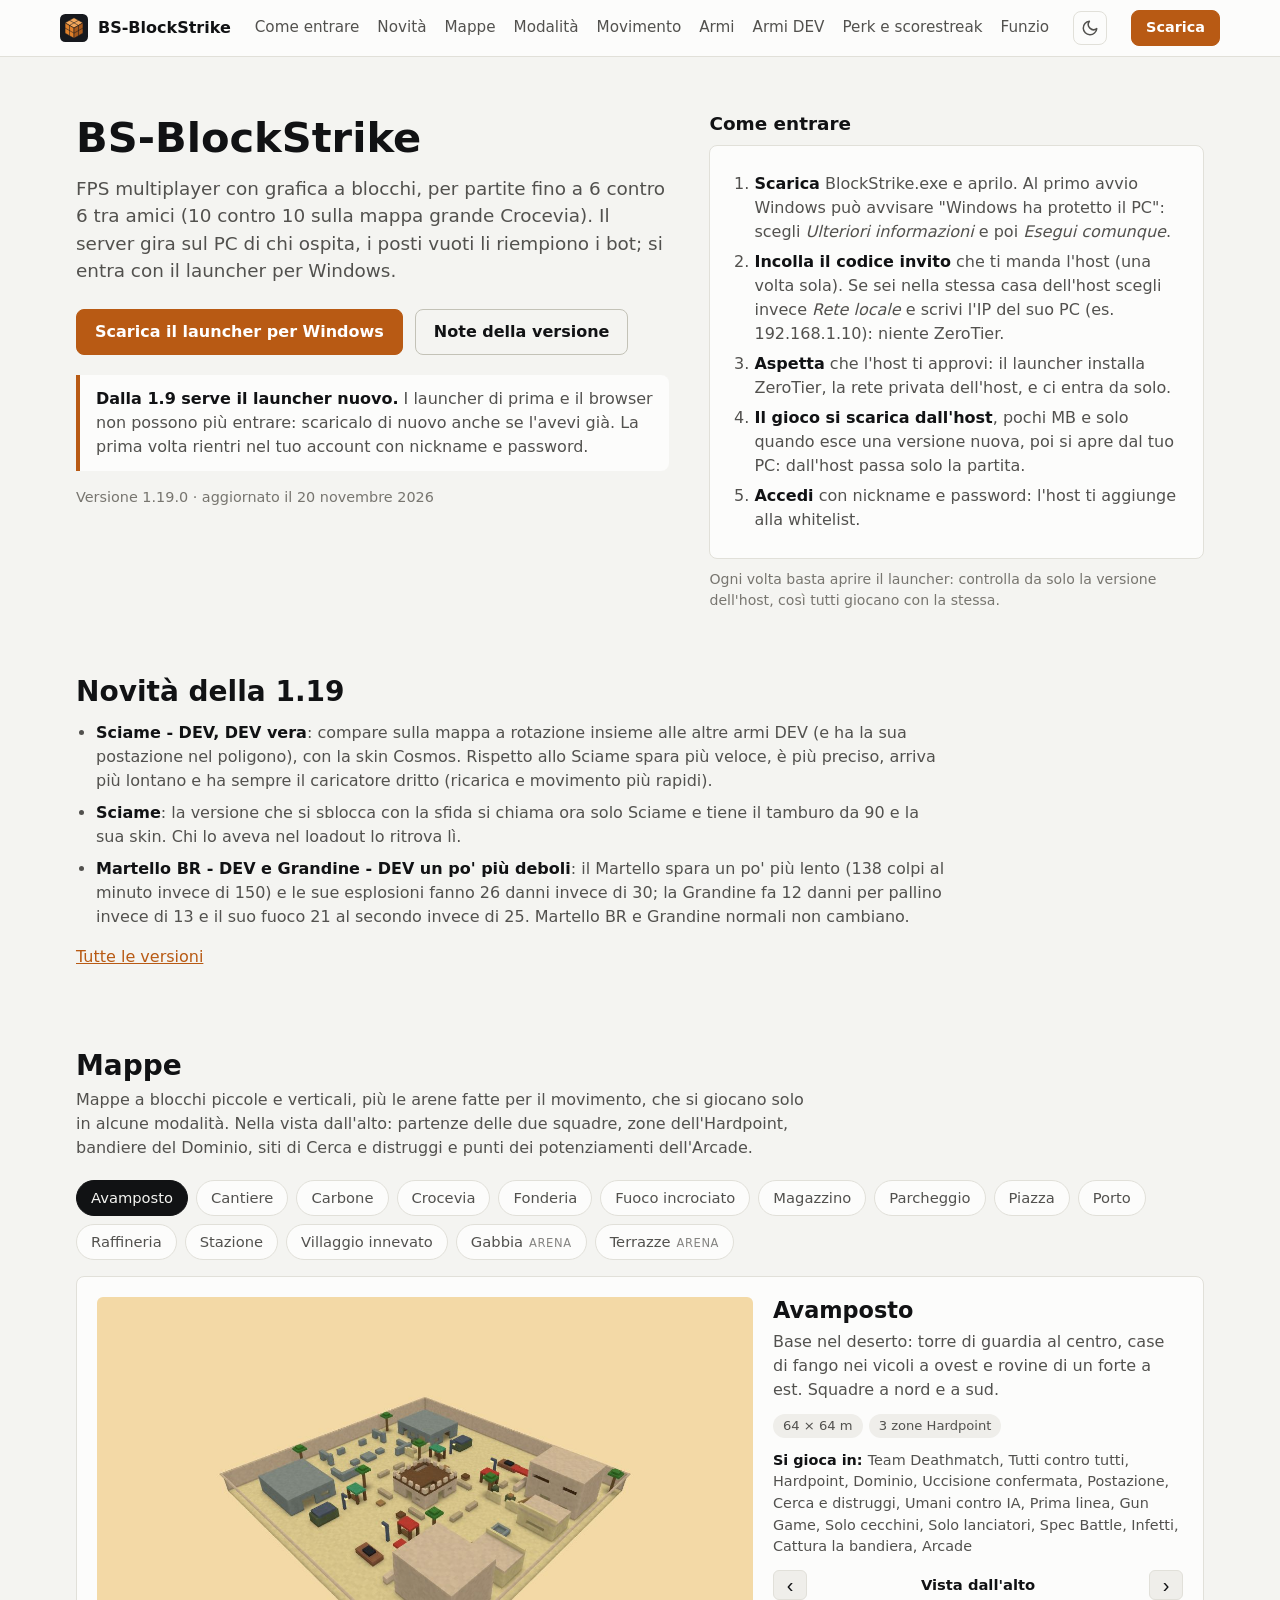
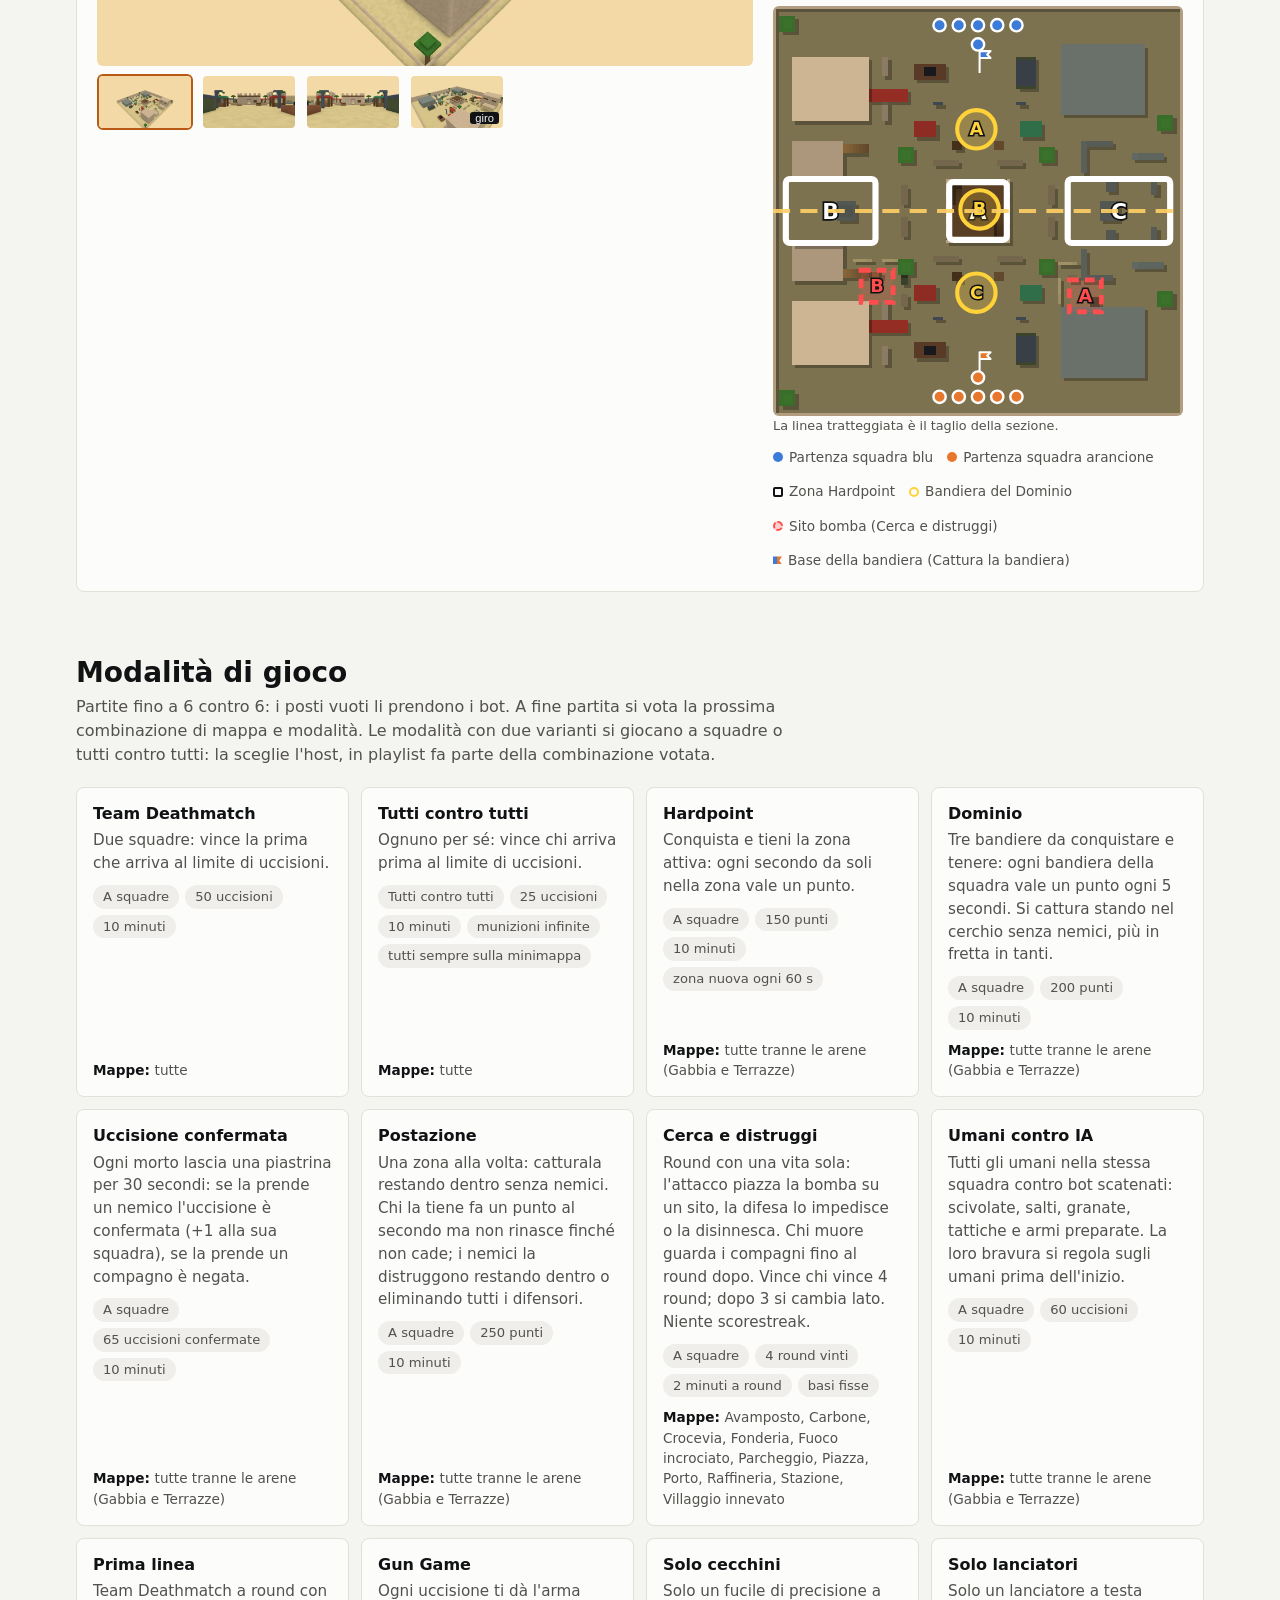
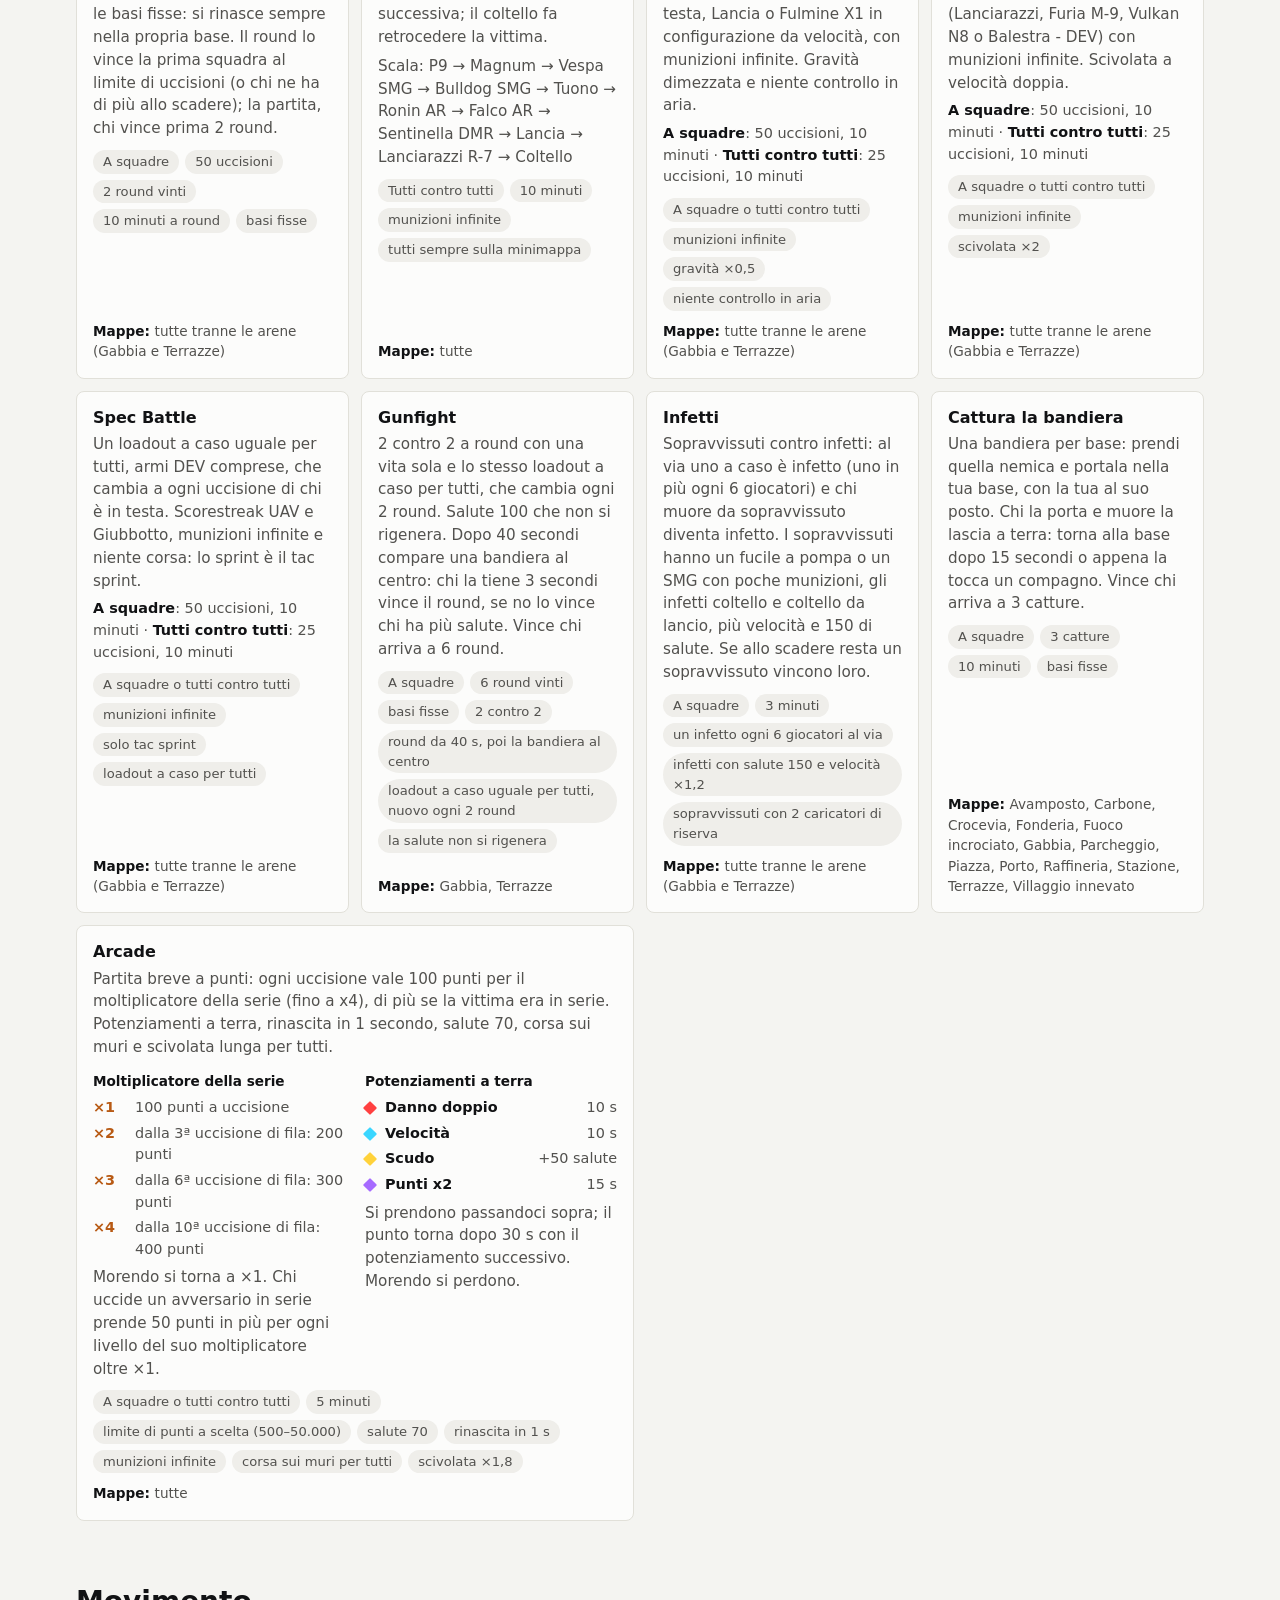
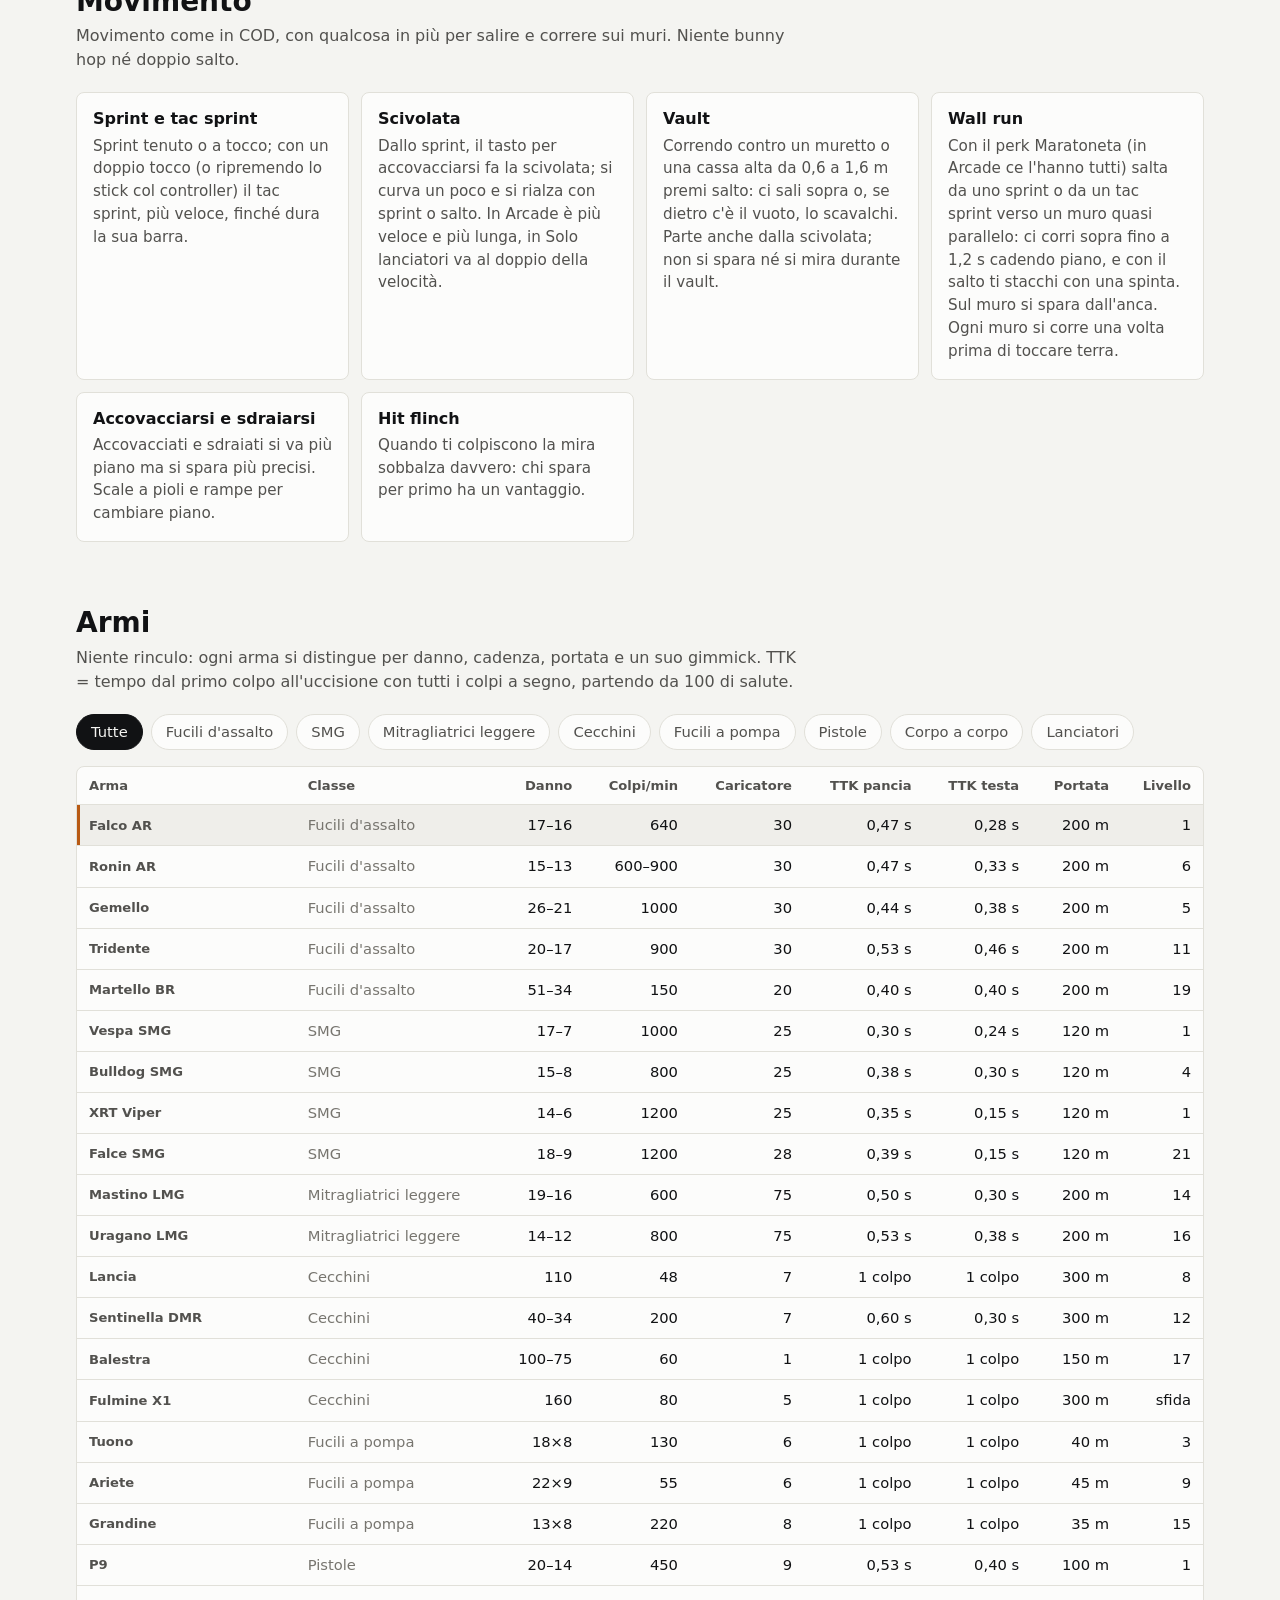
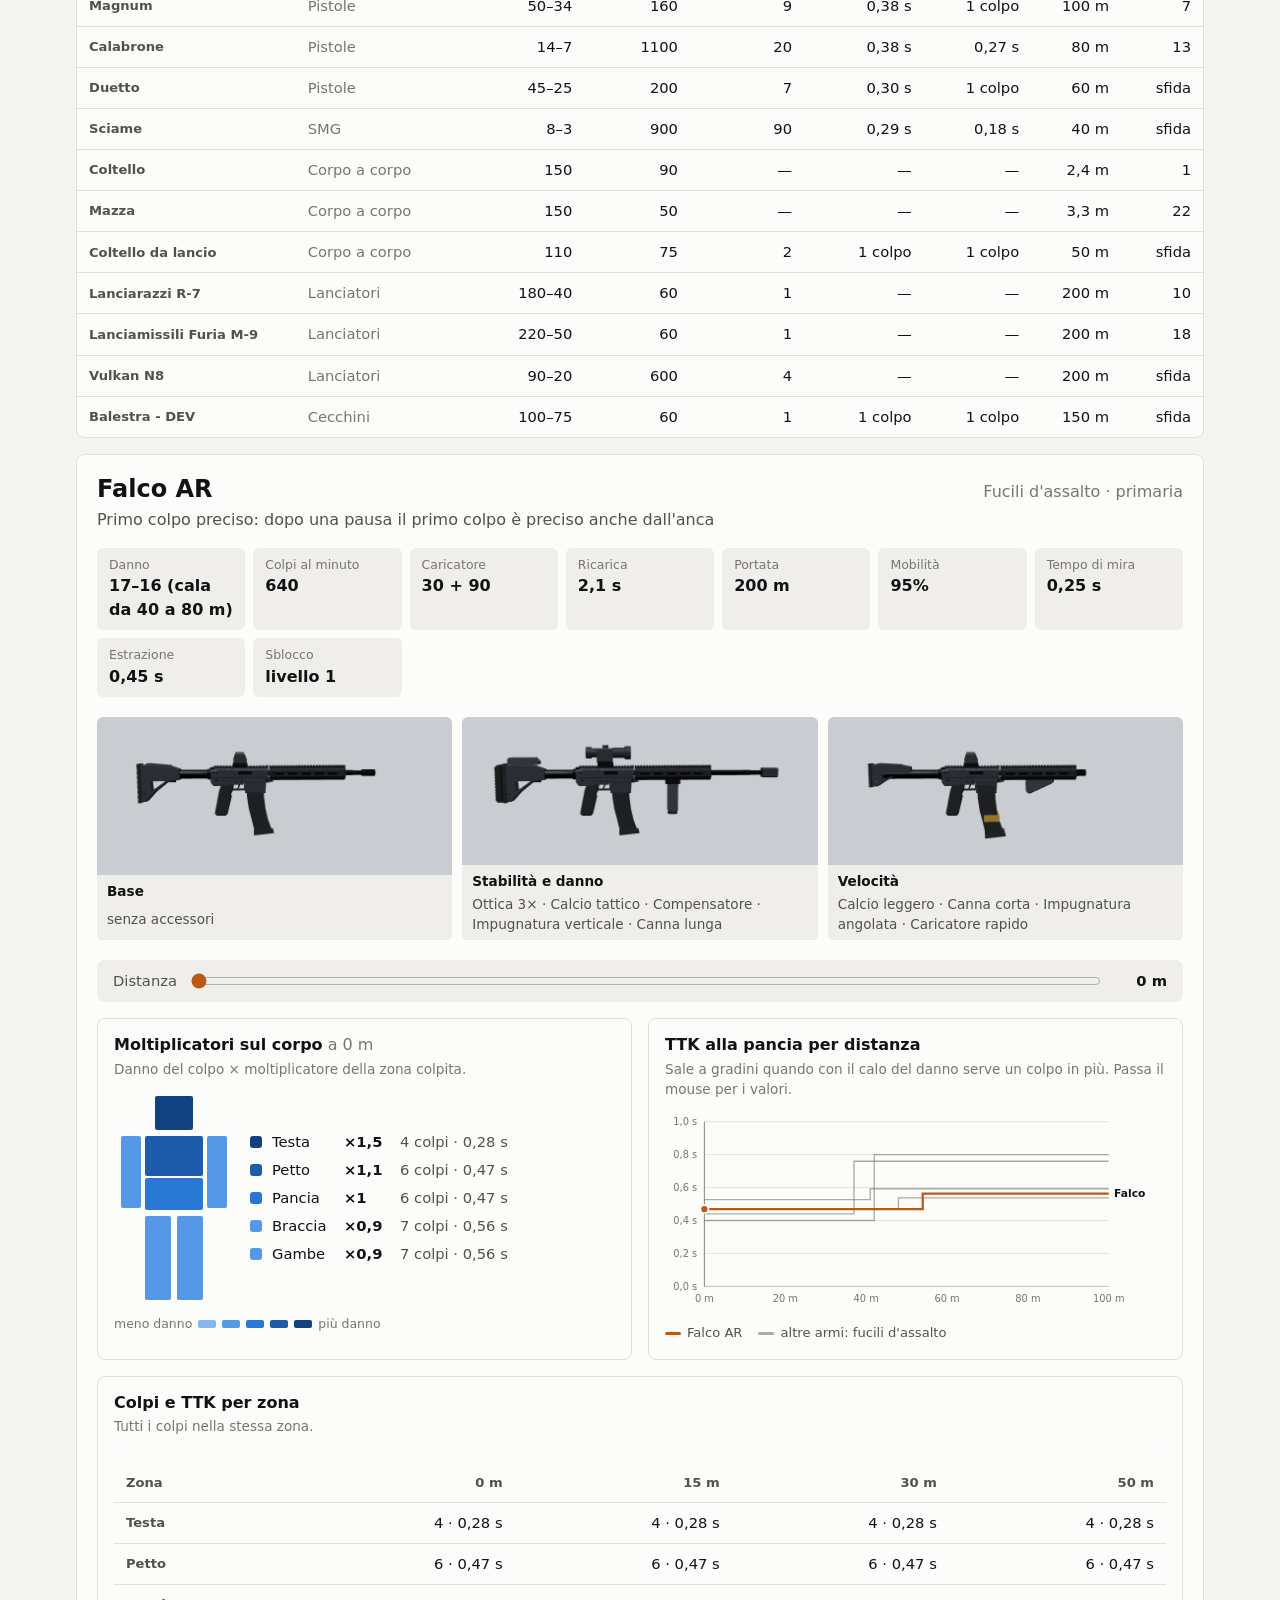
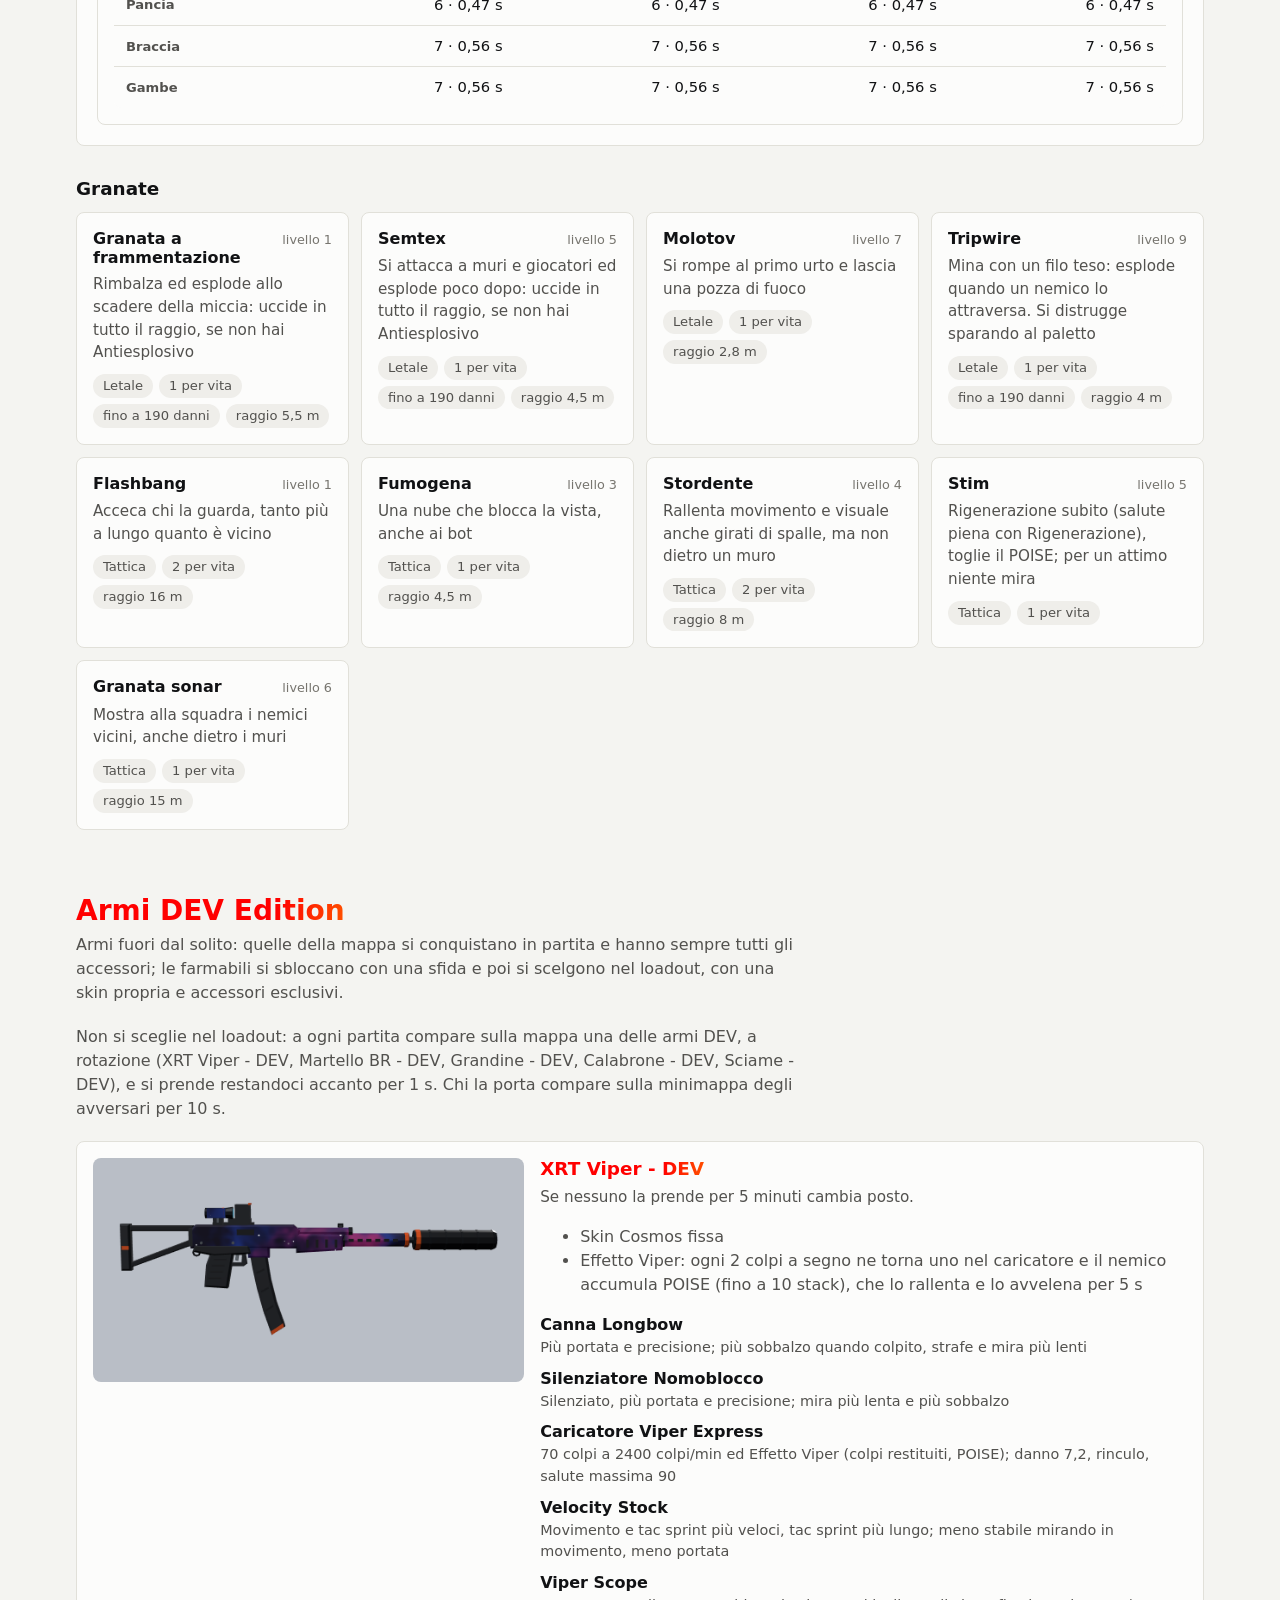
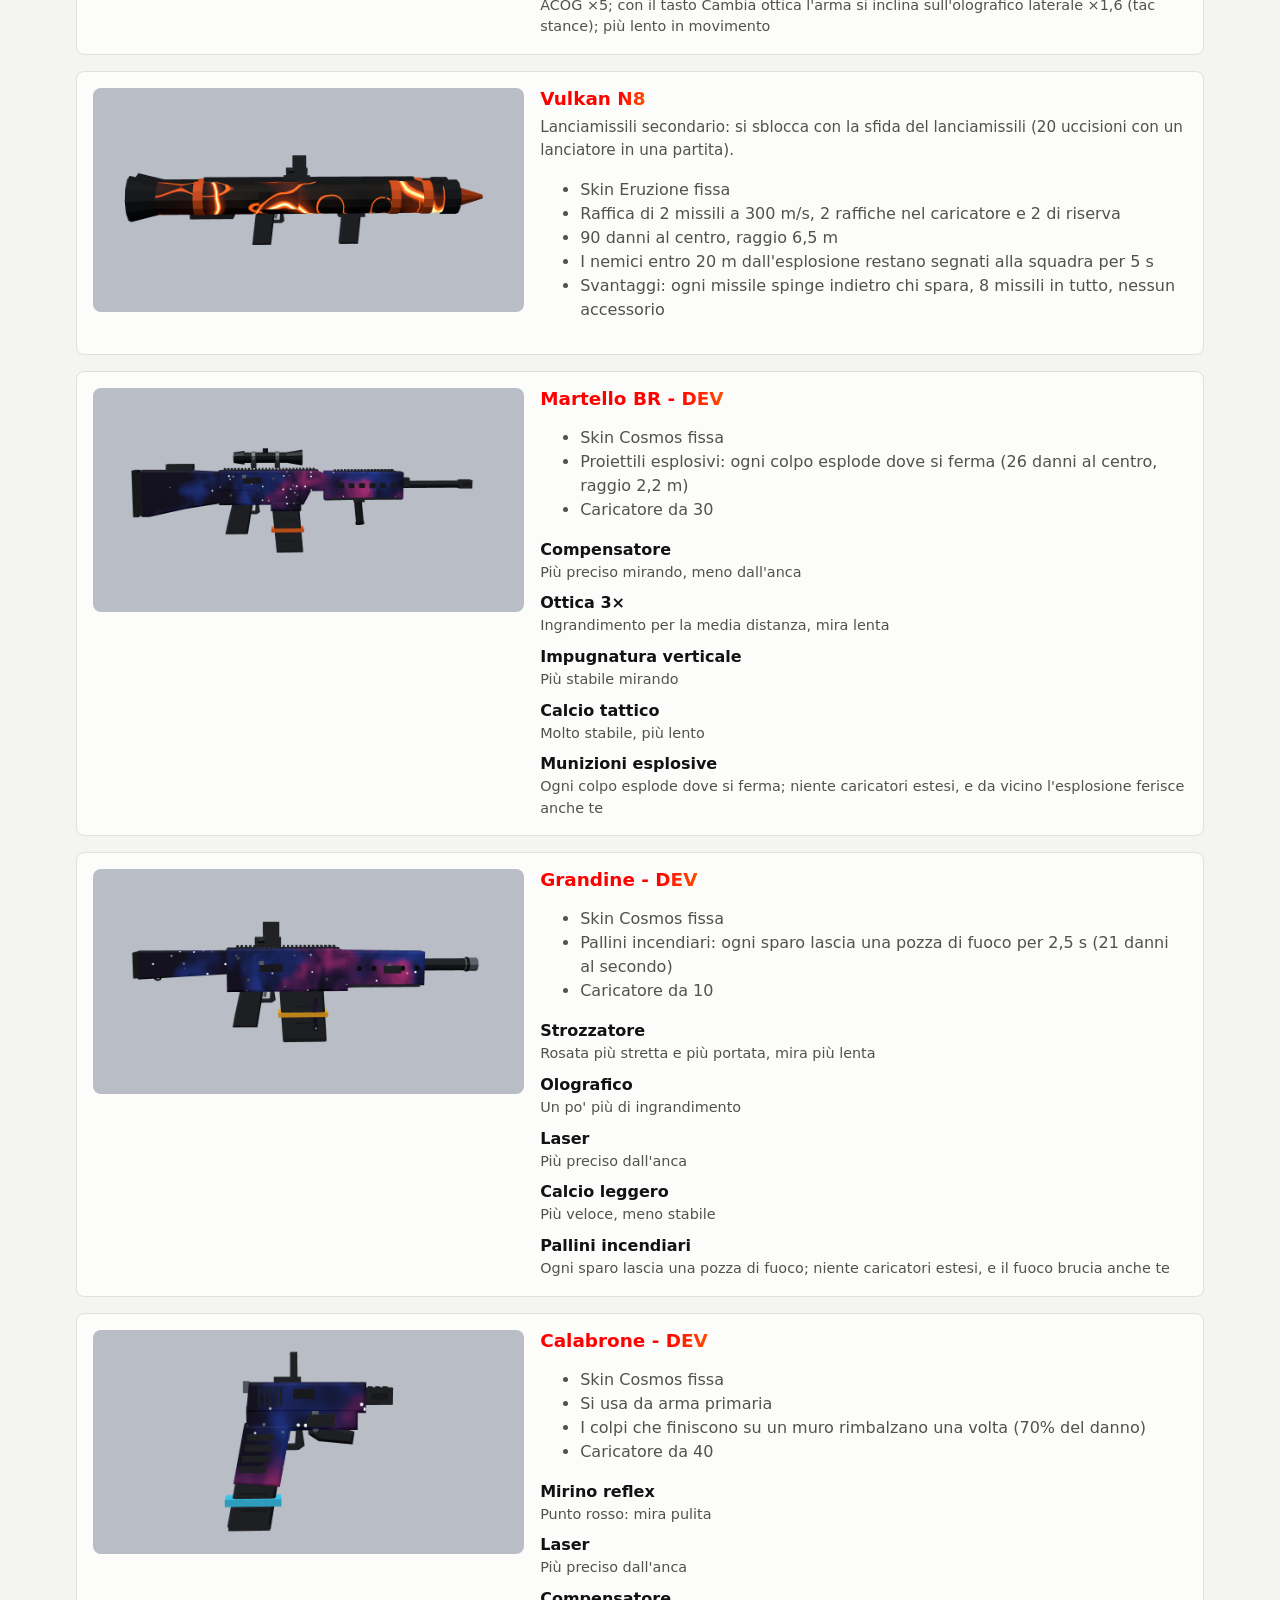
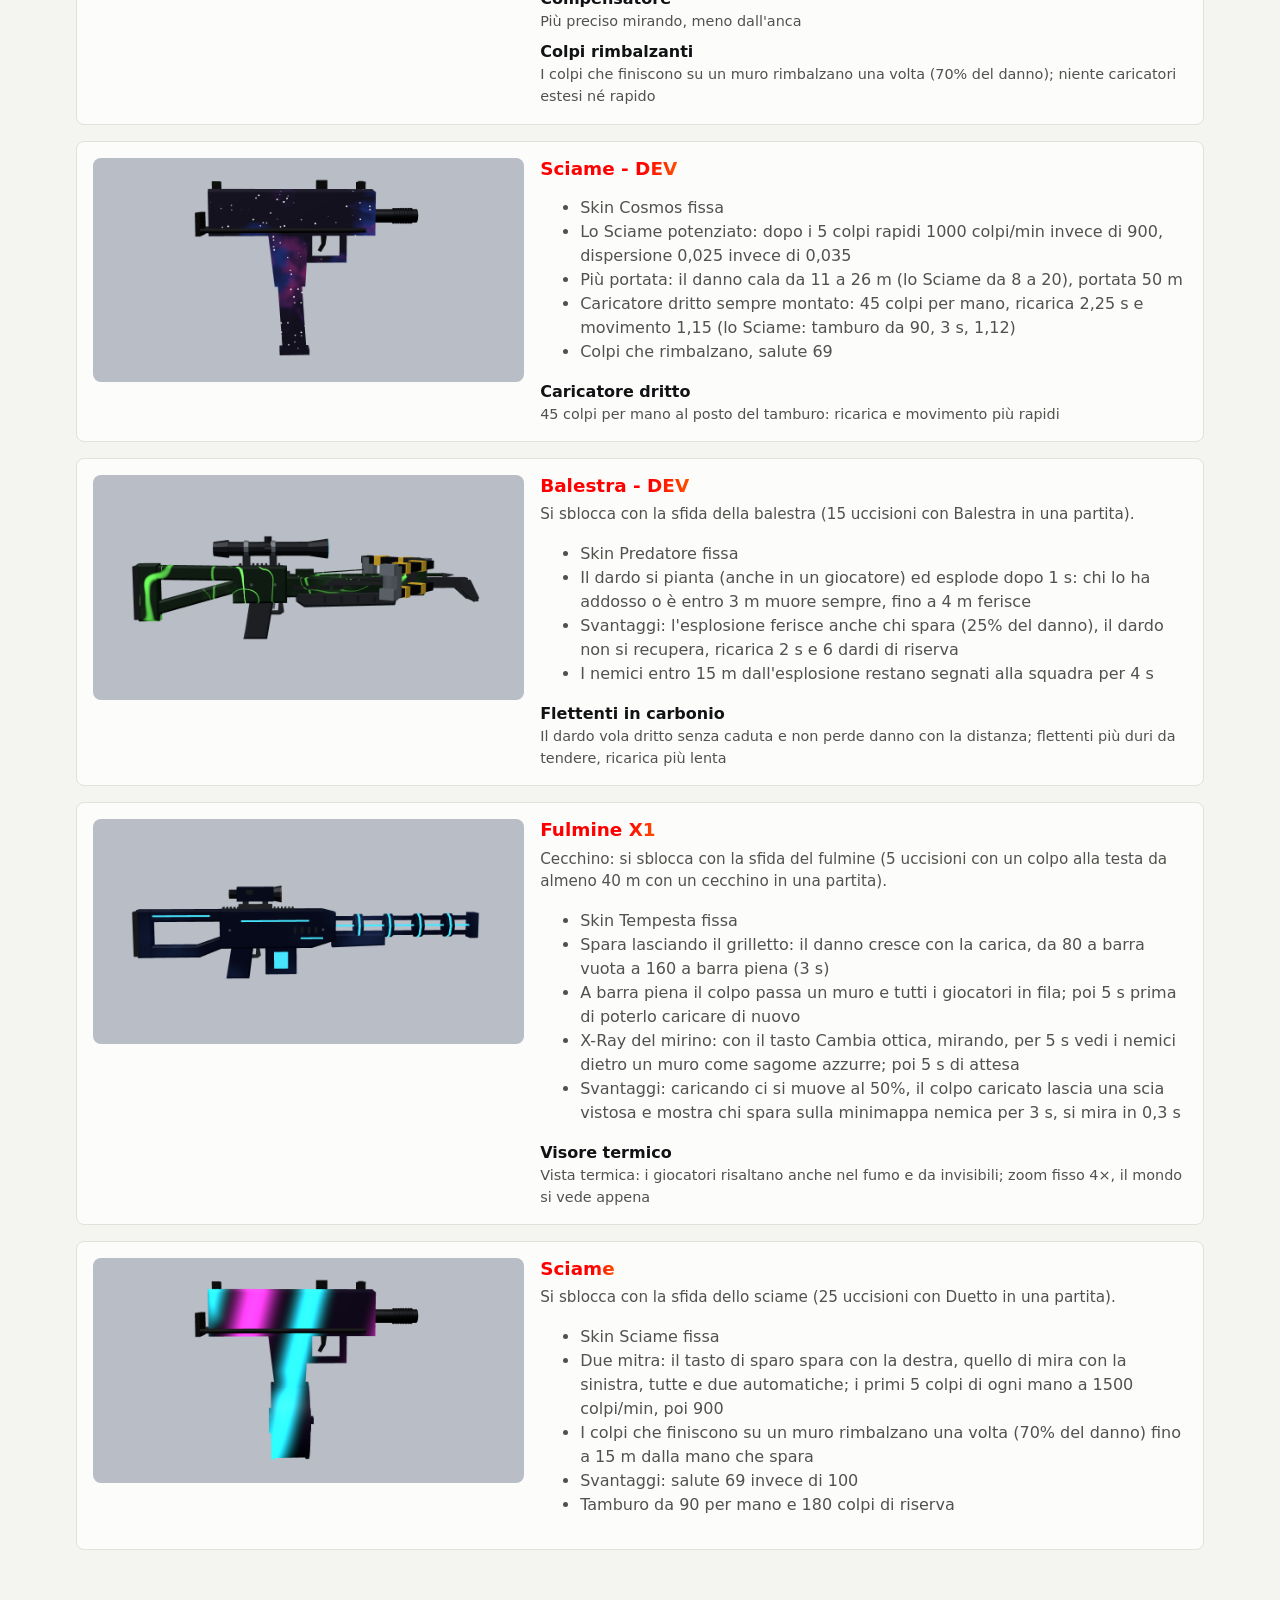
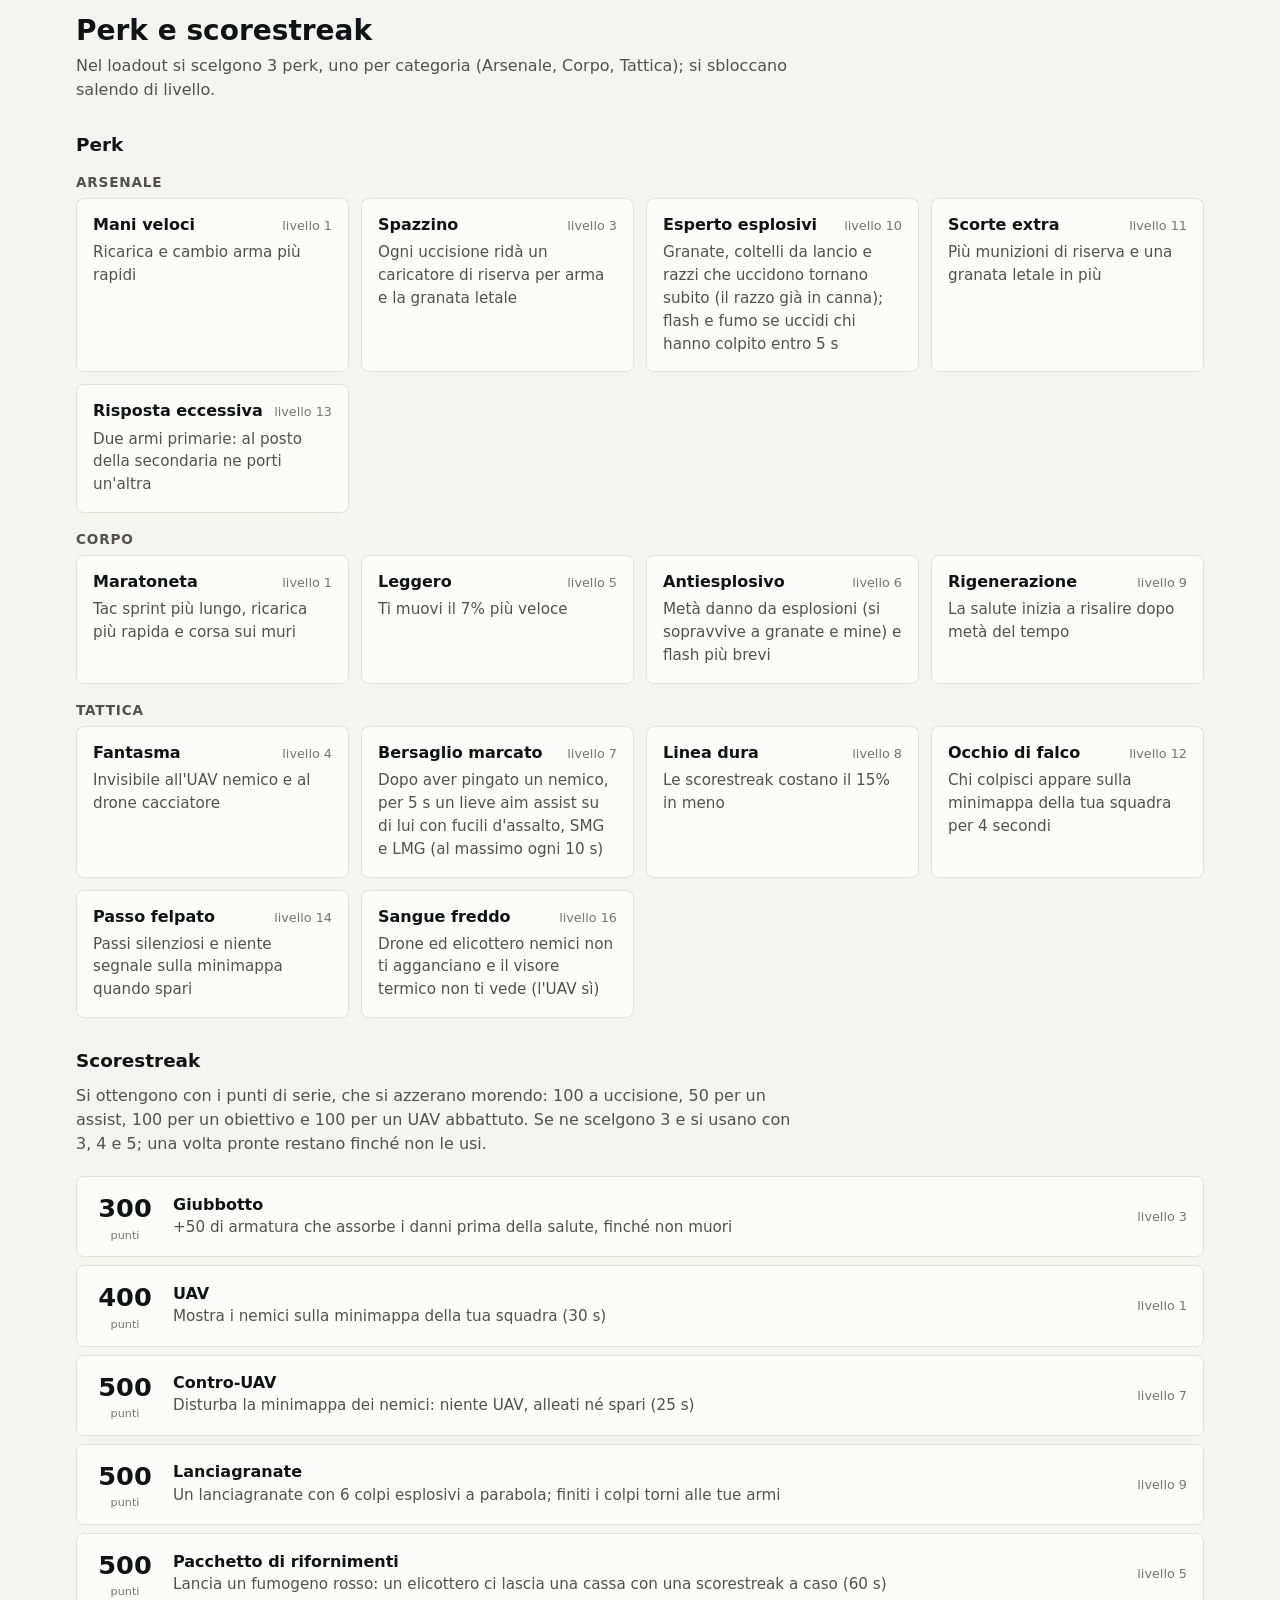
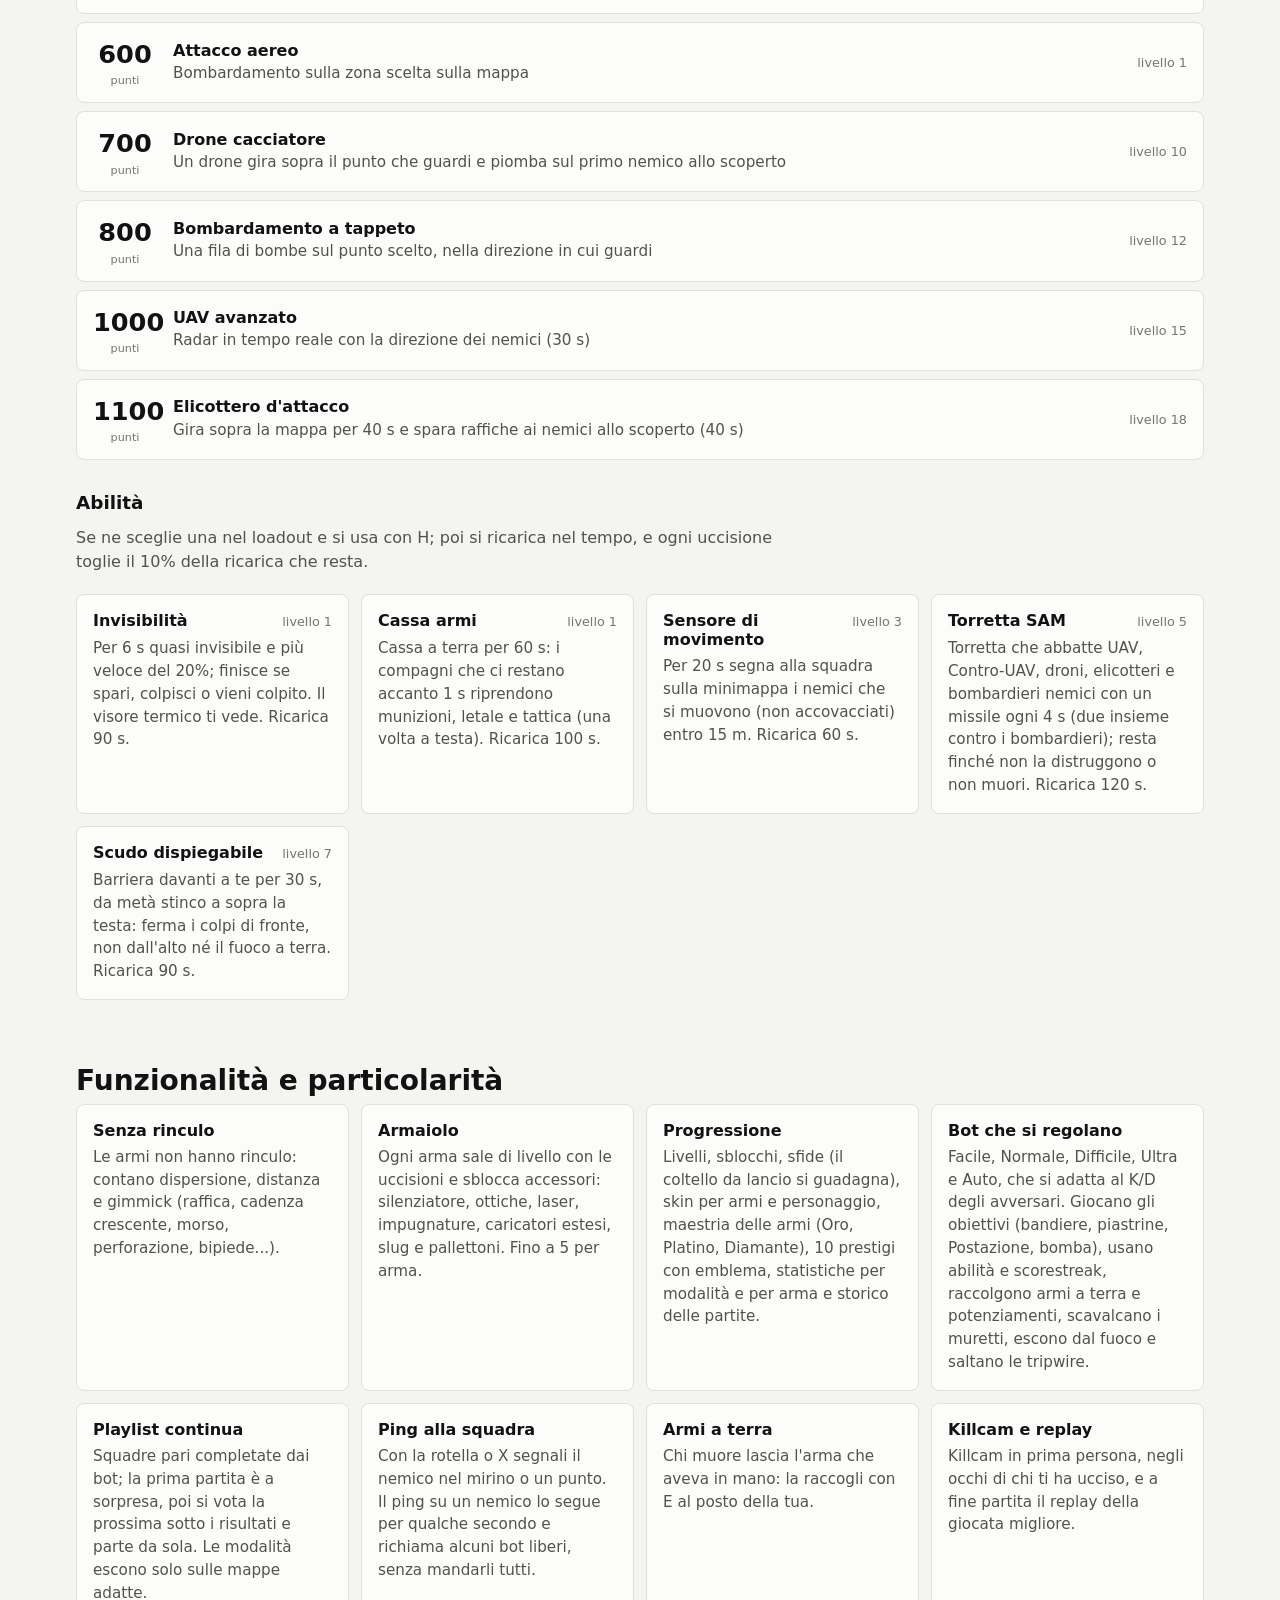
==== index.html @ 22b05b6a "Sito aggiornato alla versione 1.19.0" ====
<!doctype html>
<html lang="it">
<head>
  <meta charset="utf-8">
  <meta name="viewport" content="width=device-width, initial-scale=1">
  <title>BS-BlockStrike</title>
  <meta name="description" content="FPS multiplayer a blocchi per giocare tra amici con il launcher per Windows: mappe, modalità, movimento, armi con TTK, perk e scorestreak.">
  <link rel="icon" href="icona.svg" type="image/svg+xml">
  <meta name="versione-dati" content="cc26861e51">
  <link rel="stylesheet" href="stile.css?v=40f426ea7b">
  <script>
    // Tema scelto a mano (pulsante in alto): applicato prima del disegno per non lampeggiare
    try { const t = localStorage.getItem('bs-tema'); if (t) document.documentElement.dataset.theme = t; } catch { }
  </script>
</head>
<body>
  <header class="barra">
    <a class="marchio" href="#inizio"><img src="icona.svg" alt="" width="28" height="28"> BS-BlockStrike</a>
    <nav aria-label="Sezioni">
      <a href="#entrare">Come entrare</a>
      <a href="#novita">Novità</a>
      <a href="#mappe">Mappe</a>
      <a href="#modalita">Modalità</a>
      <a href="#movimento">Movimento</a>
      <a href="#armi">Armi</a>
      <a href="#armi-dev">Armi DEV</a>
      <a href="#perk">Perk e scorestreak</a>
      <a href="#funzionalita">Funzionalità</a>
    </nav>
    <button class="tema" id="tema" type="button" aria-label="Tema scuro" title="Cambia tema"></button>
    <a class="pulsante piccolo" href="https://github.com/Juan0177/BS-BlockStrike_Public/releases/latest/download/BlockStrike.exe">Scarica</a>
  </header>

  <main>
    <section id="inizio" class="apertura">
      <div class="apertura-testo">
        <h1>BS-BlockStrike</h1>
        <p class="sottotitolo">FPS multiplayer con grafica a blocchi, per partite fino a 6 contro 6 tra amici (10 contro 10 sulla mappa grande Crocevia). Il server gira sul PC di chi ospita, i posti vuoti li riempiono i bot; si entra con il launcher per Windows.</p>
        <div class="azioni">
          <a class="pulsante" href="https://github.com/Juan0177/BS-BlockStrike_Public/releases/latest/download/BlockStrike.exe">Scarica il launcher per Windows</a>
          <a class="pulsante secondario" href="https://github.com/Juan0177/BS-BlockStrike_Public/releases/latest">Note della versione</a>
        </div>
        <p class="avviso"><b>Dalla 1.9 serve il launcher nuovo.</b> I launcher di prima e il browser non possono più entrare: scaricalo di nuovo anche se l'avevi già. La prima volta rientri nel tuo account con nickname e password.</p>
        <p class="versione" id="versione"></p>
      </div>
      <div class="come-entrare" id="entrare">
        <h2>Come entrare</h2>
        <ol class="passi">
          <li><b>Scarica</b> BlockStrike.exe e aprilo. Al primo avvio Windows può avvisare "Windows ha protetto il PC": scegli <i>Ulteriori informazioni</i> e poi <i>Esegui comunque</i>.</li>
          <li><b>Incolla il codice invito</b> che ti manda l'host (una volta sola). Se sei nella stessa casa dell'host scegli invece <i>Rete locale</i> e scrivi l'IP del suo PC (es. 192.168.1.10): niente ZeroTier.</li>
          <li><b>Aspetta</b> che l'host ti approvi: il launcher installa ZeroTier, la rete privata dell'host, e ci entra da solo.</li>
          <li><b>Il gioco si scarica dall'host</b>, pochi MB e solo quando esce una versione nuova, poi si apre dal tuo PC: dall'host passa solo la partita.</li>
          <li><b>Accedi</b> con nickname e password: l'host ti aggiunge alla whitelist.</li>
        </ol>
        <p class="nota-passi">Ogni volta basta aprire il launcher: controlla da solo la versione dell'host, così tutti giocano con la stessa.</p>
      </div>
    </section>

    <section id="novita">
      <h2 id="titolo-novita">Novità</h2>
      <ul class="novita" id="elenco-novita"></ul>
      <p><a href="https://github.com/Juan0177/BS-BlockStrike_Public/releases">Tutte le versioni</a></p>
    </section>

    <section id="mappe">
      <h2>Mappe</h2>
      <p class="intro">Mappe a blocchi piccole e verticali, più le arene fatte per il movimento, che si giocano solo in alcune modalità. Nella vista dall'alto: partenze delle due squadre, zone dell'Hardpoint, bandiere del Dominio, siti di Cerca e distruggi e punti dei potenziamenti dell'Arcade.</p>
      <div class="schede" role="tablist" id="schede-mappe"></div>
      <div id="mappa"></div>
    </section>

    <section id="modalita">
      <h2>Modalità di gioco</h2>
      <p class="intro" id="intro-modalita"></p>
      <div class="griglia" id="elenco-modalita"></div>
    </section>

    <section id="movimento">
      <h2>Movimento</h2>
      <p class="intro">Movimento come in COD, con qualcosa in più per salire e correre sui muri. Niente bunny hop né doppio salto.</p>
      <div class="griglia">
        <article class="voce"><h4>Sprint e tac sprint</h4><p>Sprint tenuto o a tocco; con un doppio tocco (o ripremendo lo stick col controller) il tac sprint, più veloce, finché dura la sua barra.</p></article>
        <article class="voce"><h4>Scivolata</h4><p>Dallo sprint, il tasto per accovacciarsi fa la scivolata; si curva un poco e si rialza con sprint o salto. In Arcade è più veloce e più lunga, in Solo lanciatori va al doppio della velocità.</p></article>
        <article class="voce"><h4>Vault</h4><p id="testo-vault"></p></article>
        <article class="voce"><h4>Wall run</h4><p id="testo-wall-run"></p></article>
        <article class="voce"><h4>Accovacciarsi e sdraiarsi</h4><p>Accovacciati e sdraiati si va più piano ma si spara più precisi. Scale a pioli e rampe per cambiare piano.</p></article>
        <article class="voce"><h4>Hit flinch</h4><p>Quando ti colpiscono la mira sobbalza davvero: chi spara per primo ha un vantaggio.</p></article>
      </div>
    </section>

    <section id="armi">
      <h2>Armi</h2>
      <p class="intro">Niente rinculo: ogni arma si distingue per danno, cadenza, portata e un suo gimmick. TTK = tempo dal primo colpo all'uccisione con tutti i colpi a segno, partendo da <span id="salute"></span> di salute.</p>
      <div class="filtri" id="filtri-armi" role="group" aria-label="Classe"></div>
      <div class="tabella-scorre">
        <table class="tabella" id="tabella-armi"></table>
      </div>
      <div id="arma"></div>
      <h3>Granate</h3>
      <div class="griglia" id="elenco-granate"></div>
    </section>

    <section id="armi-dev">
      <h2 class="nome-gradiente">Armi DEV Edition</h2>
      <p class="intro">Armi fuori dal solito: quelle della mappa si conquistano in partita e hanno sempre tutti gli accessori; le farmabili si sbloccano con una sfida e poi si scelgono nel loadout, con una skin propria e accessori esclusivi.</p>
      <p class="intro" id="come-armi-dev"></p>
      <div class="armi-dev" id="elenco-armi-dev"></div>
    </section>

    <section id="perk">
      <h2>Perk e scorestreak</h2>
      <p class="intro" id="intro-perk"></p>
      <h3>Perk</h3>
      <div id="elenco-perk"></div>
      <h3>Scorestreak</h3>
      <p class="intro" id="intro-streak"></p>
      <ol class="streak" id="elenco-streak"></ol>
      <h3>Abilità</h3>
      <p class="intro" id="intro-abilita"></p>
      <div class="griglia" id="elenco-abilita"></div>
    </section>

    <section id="funzionalita">
      <h2>Funzionalità e particolarità</h2>
      <div class="griglia">
        <article class="voce"><h4>Senza rinculo</h4><p>Le armi non hanno rinculo: contano dispersione, distanza e gimmick (raffica, cadenza crescente, morso, perforazione, bipiede...).</p></article>
        <article class="voce"><h4>Armaiolo</h4><p>Ogni arma sale di livello con le uccisioni e sblocca accessori: silenziatore, ottiche, laser, impugnature, caricatori estesi, slug e pallettoni. Fino a 5 per arma.</p></article>
        <article class="voce"><h4>Progressione</h4><p>Livelli, sblocchi, sfide (il coltello da lancio si guadagna), skin per armi e personaggio, maestria delle armi (Oro, Platino, Diamante), 10 prestigi con emblema, statistiche per modalità e per arma e storico delle partite.</p></article>
        <article class="voce"><h4>Bot che si regolano</h4><p>Facile, Normale, Difficile, Ultra e Auto, che si adatta al K/D degli avversari. Giocano gli obiettivi (bandiere, piastrine, Postazione, bomba), usano abilità e scorestreak, raccolgono armi a terra e potenziamenti, scavalcano i muretti, escono dal fuoco e saltano le tripwire.</p></article>
        <article class="voce"><h4>Playlist continua</h4><p>Squadre pari completate dai bot; la prima partita è a sorpresa, poi si vota la prossima sotto i risultati e parte da sola. Le modalità escono solo sulle mappe adatte.</p></article>
        <article class="voce"><h4>Ping alla squadra</h4><p>Con la rotella o X segnali il nemico nel mirino o un punto. Il ping su un nemico lo segue per qualche secondo e richiama alcuni bot liberi, senza mandarli tutti.</p></article>
        <article class="voce"><h4>Armi a terra</h4><p>Chi muore lascia l'arma che aveva in mano: la raccogli con E al posto della tua.</p></article>
        <article class="voce"><h4>Killcam e replay</h4><p>Killcam in prima persona, negli occhi di chi ti ha ucciso, e a fine partita il replay della giocata migliore.</p></article>
        <article class="voce"><h4>Editor di mappe</h4><p>Un editor a blocchi per costruire nuove mappe, con rampe, spawn, zone dell'Hardpoint, bandiere del Dominio e siti di Cerca e distruggi.</p></article>
        <article class="voce"><h4>Server sul PC dell'host</h4><p>Nessun server a pagamento: l'host avvia il gioco e gli amici entrano solo con il launcher, attraverso la rete privata ZeroTier dell'host, senza toccare il router. Il launcher scarica il gioco dall'host quando cambia versione: si gioca sempre tutti con la stessa.</p></article>
        <article class="voce"><h4>Mouse e tastiera o controller</h4><p>Si gioca anche con un controller Xbox, PlayStation o compatibile: comandi in stile console tutti riassegnabili, sensibilità e curva degli stick regolabili, vibrazione ai colpi subiti e i menu che si usano con la croce. La mira assistita è leggera, solo per chi usa il controller, e l'host la può spegnere.</p></article>
        <article class="voce"><h4>Dal launcher</h4><p>Il gioco, fatto con Three.js, si apre dal launcher in una finestra di Edge e gira dal tuo PC. Quattro livelli di grafica, da Bassa a Ultra con le ombre degli edifici.</p></article>
      </div>
    </section>
  </main>

  <footer class="piede">
    <p id="aggiornato"></p>
    <p>Sito generato dalla configurazione del gioco a ogni aggiornamento. <a href="https://github.com/Juan0177/BS-BlockStrike_Public">Launcher e sito su GitHub</a></p>
  </footer>

  <div class="suggerimento" id="suggerimento" role="status" hidden></div>
  <script type="module" src="sito.js?v=4b9fef5351"></script>
</body>
</html>
---- stile.css ----
/* Sito di BS-BlockStrike: tinte unite, niente sfumature né effetti luminosi. Chiaro o scuro secondo il sistema. */

:root {
  color-scheme: light;
  --pagina: #f4f4f1;
  --superficie: #fcfcfb;
  --superficie-2: #efeeea;
  --testo: #111214;
  --secondario: #52514e;
  --tenue: #77756f;
  --linea: #e1e0d9;
  --asse: #c3c2b7;
  --accento: #b85a14;
  --su-accento: #ffffff;
  --squadra-0: #3d7bd9;
  --squadra-1: #e8772e;
  /* Moltiplicatori di danno: una sola tinta, dal più basso al più alto */
  --m1: #86b6ef; --m2: #5598e7; --m3: #2a78d6; --m4: #1c5cab; --m5: #104281;
  --z-testa: #b9b7ae; --z-petto: #cfcdc4; --z-pancia: #c6c4bb; --z-braccia: #dad8d0; --z-gambe: #d4d2c9;
  --raggio: 8px;
  font-family: system-ui, -apple-system, "Segoe UI", sans-serif;
}
@media (prefers-color-scheme: dark) {
  :root:not([data-theme="light"]) {
    color-scheme: dark;
    --pagina: #111214;
    --superficie: #1a1b1e;
    --superficie-2: #232429;
    --testo: #eeeeec;
    --secondario: #b9bcc2;
    --tenue: #8a8f98;
    --linea: #2c2e33;
    --asse: #3a3c42;
    --accento: #d9772a;
    --su-accento: #111214;
    --m1: #184f95; --m2: #256abf; --m3: #3987e5; --m4: #6da7ec; --m5: #9ec5f4;
    --z-testa: #4a4d55; --z-petto: #3b3e45; --z-pancia: #363940; --z-braccia: #2f3238; --z-gambe: #2c2f35;
  }
}
:root[data-theme="dark"] {
  color-scheme: dark;
  --pagina: #111214; --superficie: #1a1b1e; --superficie-2: #232429; --testo: #eeeeec; --secondario: #b9bcc2;
  --tenue: #8a8f98; --linea: #2c2e33; --asse: #3a3c42; --accento: #d9772a; --su-accento: #111214;
  --m1: #184f95; --m2: #256abf; --m3: #3987e5; --m4: #6da7ec; --m5: #9ec5f4;
  --z-testa: #4a4d55; --z-petto: #3b3e45; --z-pancia: #363940; --z-braccia: #2f3238; --z-gambe: #2c2f35;
}

* { box-sizing: border-box; }
html { scroll-behavior: smooth; scroll-padding-top: 72px; }
body { margin: 0; background: var(--pagina); color: var(--testo); line-height: 1.5; font-size: 16px; }
a { color: var(--accento); }
h1, h2, h3, h4 { line-height: 1.2; margin: 0; }
h2 { font-size: 1.75rem; margin-bottom: 6px; }
h3 { font-size: 1.15rem; margin: 32px 0 12px; }
h4 { font-size: 1rem; }
img { max-width: 100%; display: block; }

/* --- Barra in alto --- */
.barra {
  position: sticky; top: 0; z-index: 10;
  display: flex; align-items: center; gap: 24px;
  padding: 10px max(16px, calc((100% - 1160px) / 2));
  background: var(--superficie); border-bottom: 1px solid var(--linea);
}
.marchio { display: flex; align-items: center; gap: 10px; font-weight: 700; color: var(--testo); text-decoration: none; white-space: nowrap; }
.barra nav { display: flex; gap: 18px; overflow-x: auto; flex: 1; scrollbar-width: none; }
.barra nav a { color: var(--secondario); text-decoration: none; white-space: nowrap; font-size: 0.95rem; }
.barra nav a:hover { color: var(--testo); }

.tema {
  width: 34px; height: 34px; flex: none; border-radius: var(--raggio); cursor: pointer;
  background: transparent; border: 1px solid var(--linea); color: var(--secondario); display: grid; place-items: center;
}
.tema:hover { color: var(--testo); border-color: var(--asse); }
.tema svg { width: 18px; height: 18px; }

.pulsante {
  display: inline-block; padding: 10px 18px; border-radius: var(--raggio);
  background: var(--accento); color: var(--su-accento); font-weight: 600; text-decoration: none; border: 1px solid var(--accento);
}
.pulsante:hover { filter: brightness(1.08); }
.pulsante.secondario { background: transparent; color: var(--testo); border-color: var(--asse); }
.pulsante.piccolo { padding: 6px 14px; font-size: 0.9rem; white-space: nowrap; }

main { max-width: 1160px; margin: 0 auto; padding: 0 16px; }
section { padding: 56px 0 8px; }
.intro { color: var(--secondario); margin: 4px 0 20px; max-width: 72ch; }

/* --- Apertura --- */
.apertura { display: grid; grid-template-columns: 1.2fr 1fr; gap: 40px; align-items: start; padding-top: 56px; }
.apertura h1 { font-size: 2.6rem; }
.sottotitolo { font-size: 1.15rem; color: var(--secondario); margin: 12px 0 24px; }
.azioni { display: flex; flex-wrap: wrap; gap: 12px; }
.versione { color: var(--tenue); font-size: 0.9rem; margin-top: 16px; }
.avviso { margin: 20px 0 0; padding: 12px 16px; border-left: 4px solid var(--accento); background: var(--superficie); border-radius: 0 var(--raggio) var(--raggio) 0; color: var(--secondario); max-width: 60ch; }
.avviso b { color: var(--testo); }
.come-entrare h2 { font-size: 1.15rem; margin-bottom: 10px; }
.passi { margin: 0; padding: 20px 20px 20px 44px; background: var(--superficie); border: 1px solid var(--linea); border-radius: var(--raggio); }
.passi li { margin: 6px 0; color: var(--secondario); }
.passi b { color: var(--testo); }
.nota-passi { font-size: 0.88rem; color: var(--tenue); margin: 10px 0 0; }

/* --- Novità --- */
.novita { margin: 12px 0; padding: 0 0 0 20px; display: grid; gap: 8px; max-width: 86ch; }
.novita li { color: var(--secondario); }
.novita b { color: var(--testo); }

/* --- Schede e filtri --- */
.schede, .filtri { display: flex; flex-wrap: wrap; gap: 8px; margin-bottom: 16px; }
.schede button, .filtri button {
  font: inherit; font-size: 0.92rem; padding: 6px 14px; border-radius: 999px; cursor: pointer;
  background: var(--superficie); color: var(--secondario); border: 1px solid var(--linea);
}
.schede button[aria-selected="true"], .filtri button[aria-pressed="true"] { background: var(--testo); color: var(--pagina); border-color: var(--testo); }
.schede button small { margin-left: 6px; font-size: 0.72rem; text-transform: uppercase; letter-spacing: 0.05em; opacity: 0.7; }

.riquadro { background: var(--superficie); border: 1px solid var(--linea); border-radius: var(--raggio); padding: 20px; }

/* --- Mappe --- */
.mappa { display: grid; grid-template-columns: minmax(0, 1.6fr) minmax(0, 1fr); gap: 20px; }
.galleria .grande { aspect-ratio: 16 / 9; width: 100%; object-fit: cover; border-radius: 6px; background: var(--superficie-2); }
.miniature { display: flex; gap: 8px; margin-top: 8px; }
.miniature button { padding: 0; border: 2px solid transparent; border-radius: 6px; background: none; cursor: pointer; flex: 0 1 96px; min-width: 0; }
.miniature button[aria-pressed="true"] { border-color: var(--accento); }
.miniature img { aspect-ratio: 16 / 9; object-fit: cover; border-radius: 4px; width: 100%; }
.miniature .giro { position: relative; }
.miniature .giro::after { content: "giro"; position: absolute; right: 4px; bottom: 4px; font-size: 0.7rem; padding: 0 5px; border-radius: 3px; background: var(--testo); color: var(--pagina); }
.nessuna-foto { aspect-ratio: 16 / 9; display: grid; place-items: center; color: var(--tenue); background: var(--superficie-2); border-radius: 6px; }
.info-mappa h3 { margin: 0 0 6px; font-size: 1.4rem; }
.info-mappa p { color: var(--secondario); margin: 0 0 12px; }
.pianta { position: relative; }
.pianta img { width: 100%; height: auto; image-rendering: pixelated; border-radius: 6px; }
.pianta svg { position: absolute; inset: 0; width: 100%; height: 100%; }
.pianta[hidden] { display: none; }
.barra-vista { display: flex; align-items: center; justify-content: space-between; gap: 8px; margin-bottom: 6px; }
.titolo-vista { font-weight: 700; font-size: 0.92rem; }
.freccia-vista { width: 34px; height: 30px; border-radius: 6px; border: 1px solid var(--linea); background: var(--superficie-2);
  color: var(--testo); font-size: 1.25rem; line-height: 1; cursor: pointer; }
.freccia-vista:hover { border-color: var(--accento); color: var(--accento); }
.nota-vista { margin: 6px 0 0; font-size: 0.8rem; color: var(--tenue); }
.nota-vista:empty { display: none; }
.legenda { display: flex; flex-wrap: wrap; gap: 14px; font-size: 0.85rem; color: var(--secondario); margin-top: 8px; }
.legenda span { display: inline-flex; align-items: center; gap: 6px; }
.legenda i { width: 10px; height: 10px; border-radius: 50%; display: inline-block; }
.legenda i.zona { border-radius: 2px; border: 2px solid var(--testo); background: none; }
.legenda i.zona.sotto { border-style: dashed; }
.legenda i.rombo { border-radius: 1px; transform: rotate(45deg); width: 9px; height: 9px; }
.legenda i.base-bandiera { border-radius: 0; width: 9px; height: 8px; background: linear-gradient(90deg, var(--squadra-0) 50%, var(--squadra-1) 50%); clip-path: polygon(0 0, 100% 0, 70% 50%, 100% 100%, 0 100%); }
.modalita-mappa { font-size: 0.9rem; }
.modalita-mappa b { color: var(--testo); font-weight: 600; }
.etichette { display: flex; flex-wrap: wrap; gap: 6px; margin: 0 0 12px; padding: 0; list-style: none; }
.etichette li { font-size: 0.82rem; padding: 2px 10px; border-radius: 999px; background: var(--superficie-2); color: var(--secondario); }

/* --- Griglie di schede --- */
.griglia { display: grid; grid-template-columns: repeat(auto-fill, minmax(250px, 1fr)); gap: 12px; }
.categoria-perk { margin: 18px 0 8px; color: var(--secondario); text-transform: uppercase; letter-spacing: 0.06em; font-size: 0.85rem; }
.voce { background: var(--superficie); border: 1px solid var(--linea); border-radius: var(--raggio); padding: 16px; }
.voce p { color: var(--secondario); margin: 6px 0 0; font-size: 0.95rem; }
.voce .testa { display: flex; justify-content: space-between; gap: 8px; align-items: baseline; }
.voce .livello { font-size: 0.8rem; color: var(--tenue); white-space: nowrap; }
.voce .etichette { margin: 10px 0 0; }

/* --- Modalità --- */
.modalita { display: flex; flex-direction: column; }
.modalita .mappe-modalita { font-size: 0.85rem; margin-top: auto; padding-top: 10px; }
.modalita .mappe-modalita b, .modalita .varianti b { color: var(--testo); font-weight: 600; }
.modalita .varianti { font-size: 0.9rem; }
h5 { font-size: 0.85rem; margin: 0 0 6px; color: var(--testo); }
.arcade { display: grid; grid-template-columns: repeat(auto-fit, minmax(220px, 1fr)); gap: 12px 20px; margin-top: 12px; }
.arcade .nota { margin: 6px 0 0; }
.serie, .potenziamenti { list-style: none; margin: 0; padding: 0; display: grid; gap: 4px; font-size: 0.9rem; }
.serie li { display: grid; grid-template-columns: 34px 1fr; gap: 8px; color: var(--secondario); }
.serie b { color: var(--accento); font-variant-numeric: tabular-nums; }
.potenziamenti li { display: grid; grid-template-columns: 12px auto 1fr; gap: 8px; align-items: center; color: var(--secondario); }
.potenziamenti i { width: 10px; height: 10px; border-radius: 1px; transform: rotate(45deg); }
.potenziamenti b { color: var(--testo); font-weight: 600; }
.potenziamenti span { text-align: right; font-variant-numeric: tabular-nums; }
@media (min-width: 640px) { .voce.larga { grid-column: span 2; } }

.streak { list-style: none; padding: 0; margin: 0; display: grid; gap: 8px; }
.streak li { display: grid; grid-template-columns: 64px 1fr auto; gap: 16px; align-items: center; background: var(--superficie); border: 1px solid var(--linea); border-radius: var(--raggio); padding: 12px 16px; }
.streak .uccisioni { font-size: 1.6rem; font-weight: 700; text-align: center; }
.streak .uccisioni small { display: block; font-size: 0.7rem; font-weight: 400; color: var(--tenue); }
.streak p { margin: 2px 0 0; color: var(--secondario); font-size: 0.95rem; }
.streak .livello { font-size: 0.8rem; color: var(--tenue); white-space: nowrap; }

/* --- Armi --- */
.tabella-scorre { overflow-x: auto; border: 1px solid var(--linea); border-radius: var(--raggio); background: var(--superficie); }
.tabella { width: 100%; border-collapse: collapse; font-size: 0.92rem; }
.tabella th, .tabella td { padding: 9px 12px; text-align: right; white-space: nowrap; border-bottom: 1px solid var(--linea); font-variant-numeric: tabular-nums; }
.tabella th:first-child, .tabella td:first-child, .tabella th:nth-child(2), .tabella td:nth-child(2) { text-align: left; }
.tabella th { font-weight: 600; color: var(--secondario); font-size: 0.82rem; }
.tabella th button { font: inherit; color: inherit; background: none; border: 0; padding: 0; cursor: pointer; }
.tabella th[aria-sort] button { color: var(--testo); }
.tabella tbody tr { cursor: pointer; }
.tabella tbody tr:hover { background: var(--superficie-2); }
.tabella tbody tr[aria-selected="true"] { background: var(--superficie-2); box-shadow: inset 3px 0 0 var(--accento); }
.tabella tbody tr:last-child td { border-bottom: 0; }
.tabella .classe { color: var(--tenue); }

.arma { margin-top: 16px; }
.arma-testa { display: flex; flex-wrap: wrap; justify-content: space-between; gap: 8px 24px; align-items: baseline; margin-bottom: 4px; }
.arma-testa h3 { margin: 0; font-size: 1.5rem; }
.arma-testa .classe { color: var(--tenue); }
.speciale { color: var(--secondario); margin: 4px 0 16px; }
.statistiche { display: grid; grid-template-columns: repeat(auto-fill, minmax(130px, 1fr)); gap: 8px; margin: 0 0 20px; }
.statistiche div { background: var(--superficie-2); border-radius: 6px; padding: 8px 12px; }
.statistiche dt { font-size: 0.78rem; color: var(--tenue); }
.statistiche dd { margin: 0; font-weight: 600; }
/* Foto dell'arma nelle tre configurazioni: fondo chiaro fisso, le armi sono scure in entrambi i temi */
.aspetto { display: grid; grid-template-columns: repeat(auto-fit, minmax(220px, 1fr)); gap: 10px; margin: 0 0 20px; }
.aspetto figure { margin: 0; background: #c9ccd1; border-radius: 6px; overflow: hidden; display: grid; }
.aspetto img { width: 100%; height: auto; display: block; }
.aspetto figcaption { background: var(--superficie-2); padding: 6px 10px; display: grid; gap: 2px; font-size: 0.85rem; }
.aspetto figcaption span { color: var(--secondario); }
.controlli-arma { display: flex; flex-wrap: wrap; align-items: center; gap: 12px 24px; padding: 10px 16px; margin-bottom: 16px; background: var(--superficie-2); border-radius: var(--raggio); }
.controlli-arma .distanza { flex: 1 1 320px; margin: 0; }
.pannelli { display: grid; grid-template-columns: repeat(2, minmax(0, 1fr)); gap: 16px; }
.pannelli.senza-rosata > :nth-child(3) { grid-column: 1 / -1; }
.scheda { border: 1px solid var(--linea); border-radius: var(--raggio); padding: 16px; min-width: 0; }
.scheda h4 .tenue { color: var(--tenue); font-weight: 400; }
.scheda .tabella-scorre { border: 0; }
.pannelli h4 { margin-bottom: 4px; }
.nota { font-size: 0.85rem; color: var(--tenue); margin: 4px 0 12px; }

.distanza { display: flex; align-items: center; gap: 12px; margin: 8px 0 12px; font-size: 0.92rem; color: var(--secondario); }
.distanza input { flex: 1; min-width: 0; accent-color: var(--accento); }
.distanza output { min-width: 52px; text-align: right; font-weight: 600; color: var(--testo); font-variant-numeric: tabular-nums; }

.corpo { display: grid; grid-template-columns: 120px 1fr; gap: 16px; align-items: center; }
.corpo svg rect { stroke: var(--superficie); stroke-width: 2; }
.zone { list-style: none; margin: 0; padding: 0; display: grid; gap: 6px; }
.zone li { display: grid; grid-template-columns: 14px 64px 48px 1fr; gap: 8px; align-items: baseline; font-size: 0.92rem; font-variant-numeric: tabular-nums; }
.zone i { width: 12px; height: 12px; border-radius: 3px; display: inline-block; align-self: center; }
.zone .molt { font-weight: 700; }
.zone .esito { color: var(--secondario); }
.scala { display: flex; align-items: center; gap: 6px; font-size: 0.78rem; color: var(--tenue); margin-top: 10px; }
.scala i { width: 18px; height: 8px; display: inline-block; border-radius: 2px; }

.tabella-ttk { margin-top: 16px; }
.tabella-ttk caption { text-align: left; font-size: 0.85rem; color: var(--tenue); padding-bottom: 6px; }

.grafico svg { width: 100%; height: auto; display: block; overflow: visible; }
.grafico .griglia-asse line { stroke: var(--linea); stroke-width: 1; }
.grafico .asse line { stroke: var(--asse); }
.grafico text { fill: var(--tenue); font-size: 11px; font-variant-numeric: tabular-nums; }
.grafico .altra { stroke: var(--tenue); stroke-width: 1.5; stroke-opacity: 0.6; fill: none; }
.grafico .scelta { stroke: var(--accento); stroke-width: 2.5; fill: none; }
.grafico .croce { stroke: var(--tenue); stroke-width: 1; }
.grafico .punto { fill: var(--accento); stroke: var(--superficie); stroke-width: 2; }
.grafico .etichetta-scelta { fill: var(--testo); font-weight: 600; font-size: 12px; }
.legenda-grafico { display: flex; gap: 16px; font-size: 0.82rem; color: var(--secondario); margin-top: 6px; }
.legenda-grafico span { display: inline-flex; align-items: center; gap: 6px; }
.legenda-grafico i { width: 16px; height: 3px; display: inline-block; border-radius: 2px; }

/* Rosata dei pompa */
.filtri.piccoli { margin: 0; }
.filtri.piccoli button { padding: 4px 12px; font-size: 0.85rem; }
.corpo-rosata { display: grid; grid-template-columns: minmax(0, 190px) minmax(0, 1fr); gap: 20px; align-items: center; }
.numeri-rosata { display: grid; grid-template-columns: repeat(2, minmax(0, 1fr)); gap: 8px; margin: 0; }
.numeri-rosata div { background: var(--superficie-2); border-radius: 6px; padding: 8px 12px; }
.numeri-rosata dt { font-size: 0.78rem; color: var(--tenue); }
.numeri-rosata dd { margin: 0; font-weight: 600; font-variant-numeric: tabular-nums; }
.disegno-rosata svg { width: 100%; display: block; background: var(--superficie-2); border-radius: 6px; }
.disegno-rosata .terra { stroke: var(--asse); stroke-width: 1.5px; vector-effect: non-scaling-stroke; }
.disegno-rosata .cerchio { fill: none; stroke: var(--tenue); stroke-width: 1px; vector-effect: non-scaling-stroke; }
.disegno-rosata .pallino { fill: var(--superficie); stroke: var(--testo); stroke-width: 1.5px; vector-effect: non-scaling-stroke; }
.disegno-rosata .pallino.a-segno { fill: var(--accento); stroke: var(--superficie); }
.legenda-grafico i.punto-pieno, .legenda-grafico i.punto-vuoto { width: 10px; height: 10px; border-radius: 50%; }
.legenda-grafico i.punto-pieno { background: var(--accento); }
.legenda-grafico i.punto-vuoto { border: 1.5px solid var(--testo); }

.suggerimento {
  position: fixed; z-index: 20; pointer-events: none; max-width: 260px;
  background: var(--superficie); color: var(--testo); border: 1px solid var(--linea); border-radius: 6px;
  padding: 8px 10px; font-size: 0.85rem; box-shadow: 0 2px 8px rgba(0, 0, 0, 0.12);
}
.suggerimento b { display: block; margin-bottom: 4px; }
.suggerimento div { display: flex; justify-content: space-between; gap: 12px; font-variant-numeric: tabular-nums; color: var(--secondario); }
.suggerimento div.scelta { color: var(--testo); font-weight: 600; }

.piede { max-width: 1160px; margin: 56px auto 0; padding: 24px 16px 40px; border-top: 1px solid var(--linea); color: var(--tenue); font-size: 0.9rem; }
.piede p { margin: 4px 0; }

@media (max-width: 860px) {
  .apertura, .mappa, .pannelli, .corpo-rosata { grid-template-columns: minmax(0, 1fr); }
  .pannelli.senza-rosata > :nth-child(3) { grid-column: auto; }
  .disegno-rosata { max-width: 260px; }
  .apertura h1 { font-size: 2rem; }
  .barra { gap: 14px; }
  .barra .marchio span { display: none; }
}
@media (max-width: 520px) {
  .barra .pulsante.piccolo { display: none; }
  .riquadro { padding: 14px; }
  .apertura > * { min-width: 0; }
  .corpo { grid-template-columns: 90px 1fr; }
  .zone li { grid-template-columns: 14px 56px 44px 1fr; font-size: 0.86rem; }
  .streak li { grid-template-columns: 48px 1fr; }
  .streak .livello { grid-column: 2; }
}
@media (prefers-reduced-motion: reduce) { html { scroll-behavior: auto; } }

/* Tabella dei TTK: tutte le distanze allineate a destra; niente riga sotto l'ultima zona */
.tabella.tabella-ttk th:nth-child(2), .tabella.tabella-ttk td:nth-child(2) { text-align: right; }
.tabella tbody tr:last-child th { border-bottom: 0; }

/* Armi DEV Edition: titolo con il gradiente delle armi dev del gioco (non si chiama dev: la pagina DEV ha un contenitore con quel nome) */
.nome-gradiente { background: linear-gradient(100deg, #ff0000 0%, #ff0000 25%, #ff8c00 40%, #fff 50%, #ff8c00 60%, #ff0000 75%, #ff0000 100%);
  background-size: 300% 100%; -webkit-background-clip: text; background-clip: text; color: transparent; width: fit-content;
  animation: nome-gradiente 1.6s linear infinite; }
@keyframes nome-gradiente { from { background-position: 100% 0; } to { background-position: 0 0; } }
@media (prefers-reduced-motion: reduce) { .nome-gradiente { animation-duration: 4s; } }
.armi-dev { display: grid; gap: 16px; }
.arma-dev { display: grid; grid-template-columns: minmax(0, 2fr) minmax(0, 3fr); gap: 16px; align-items: start; }
.arma-dev figure { margin: 0; }
.arma-dev img { width: 100%; height: auto; border-radius: var(--raggio); display: block; }
.arma-dev h3 { margin: 0 0 6px; }
.arma-dev p, .arma-dev li { color: var(--secondario); }
.accessori-dev { display: grid; gap: 8px; margin: 12px 0 0; }
.accessori-dev dt { font-weight: 600; }
.accessori-dev dd { margin: 0; color: var(--secondario); font-size: 0.9rem; }
@media (max-width: 720px) { .arma-dev { grid-template-columns: 1fr; } }
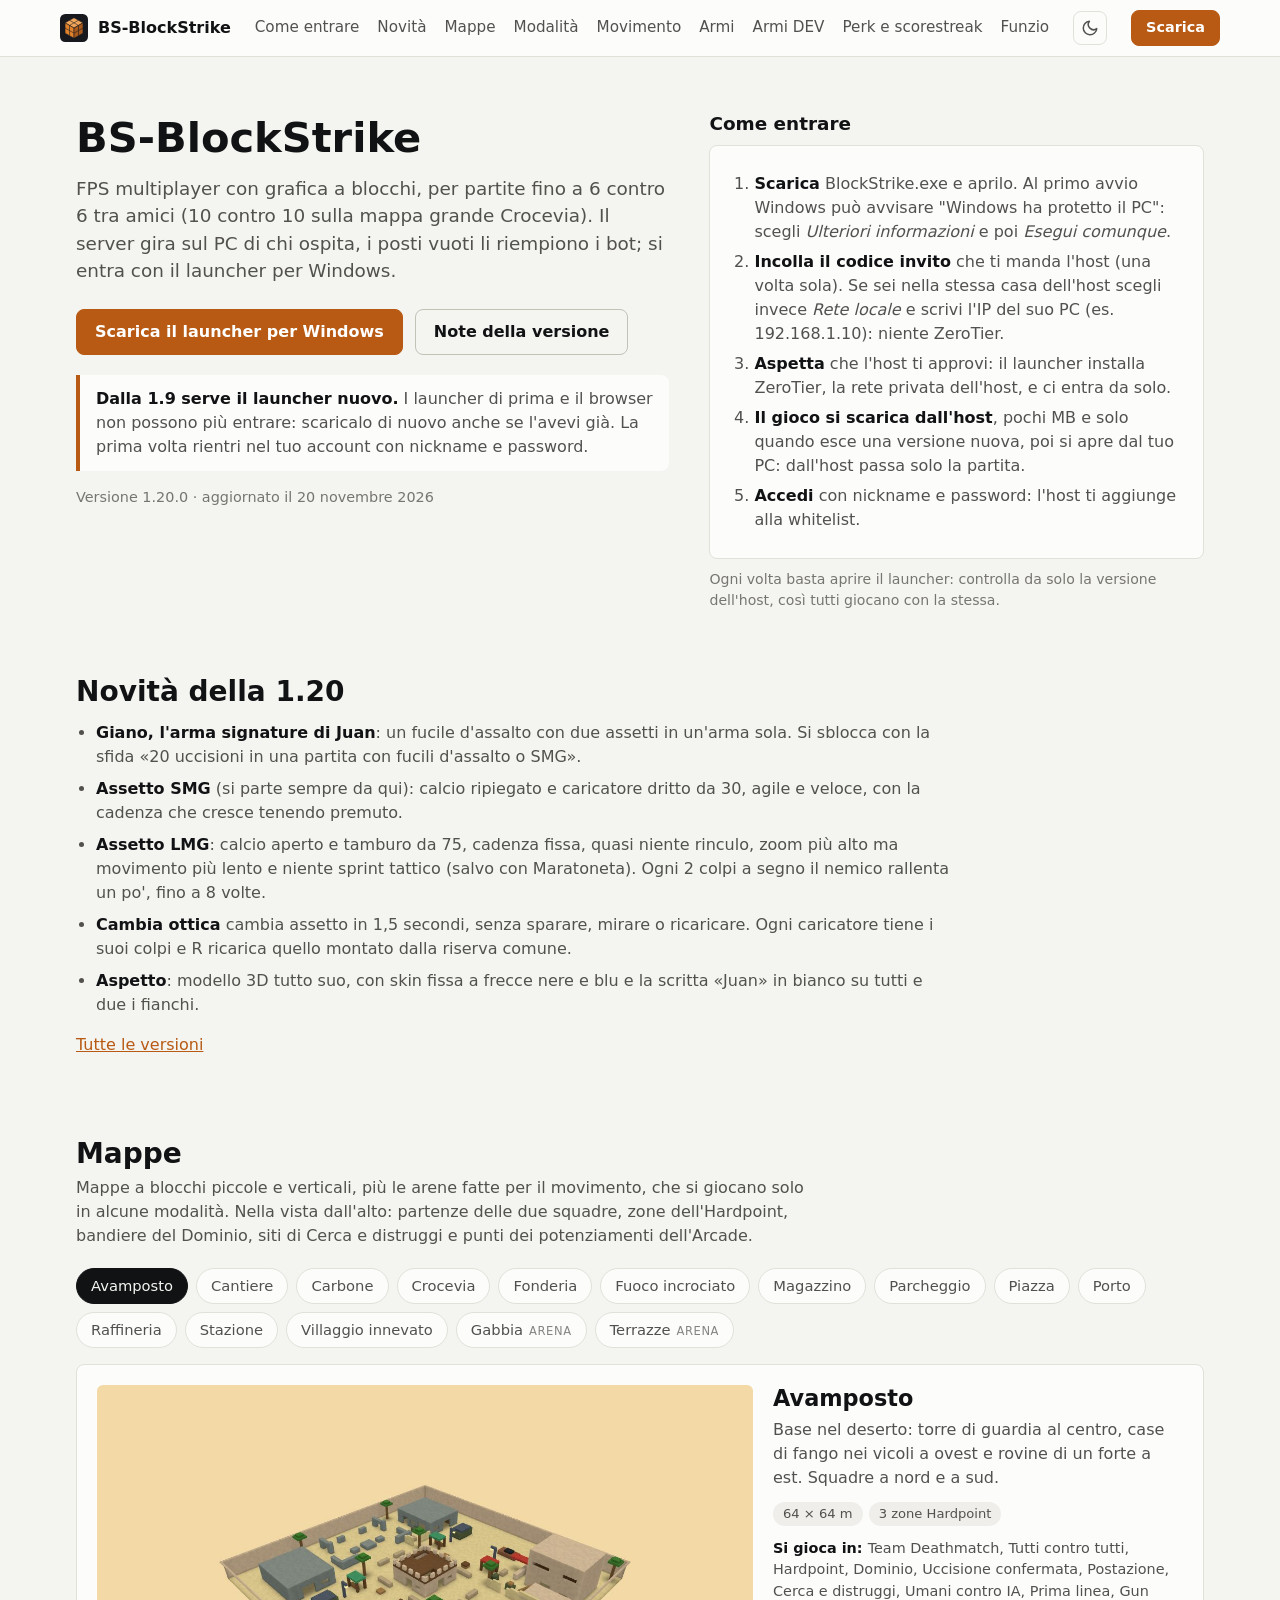
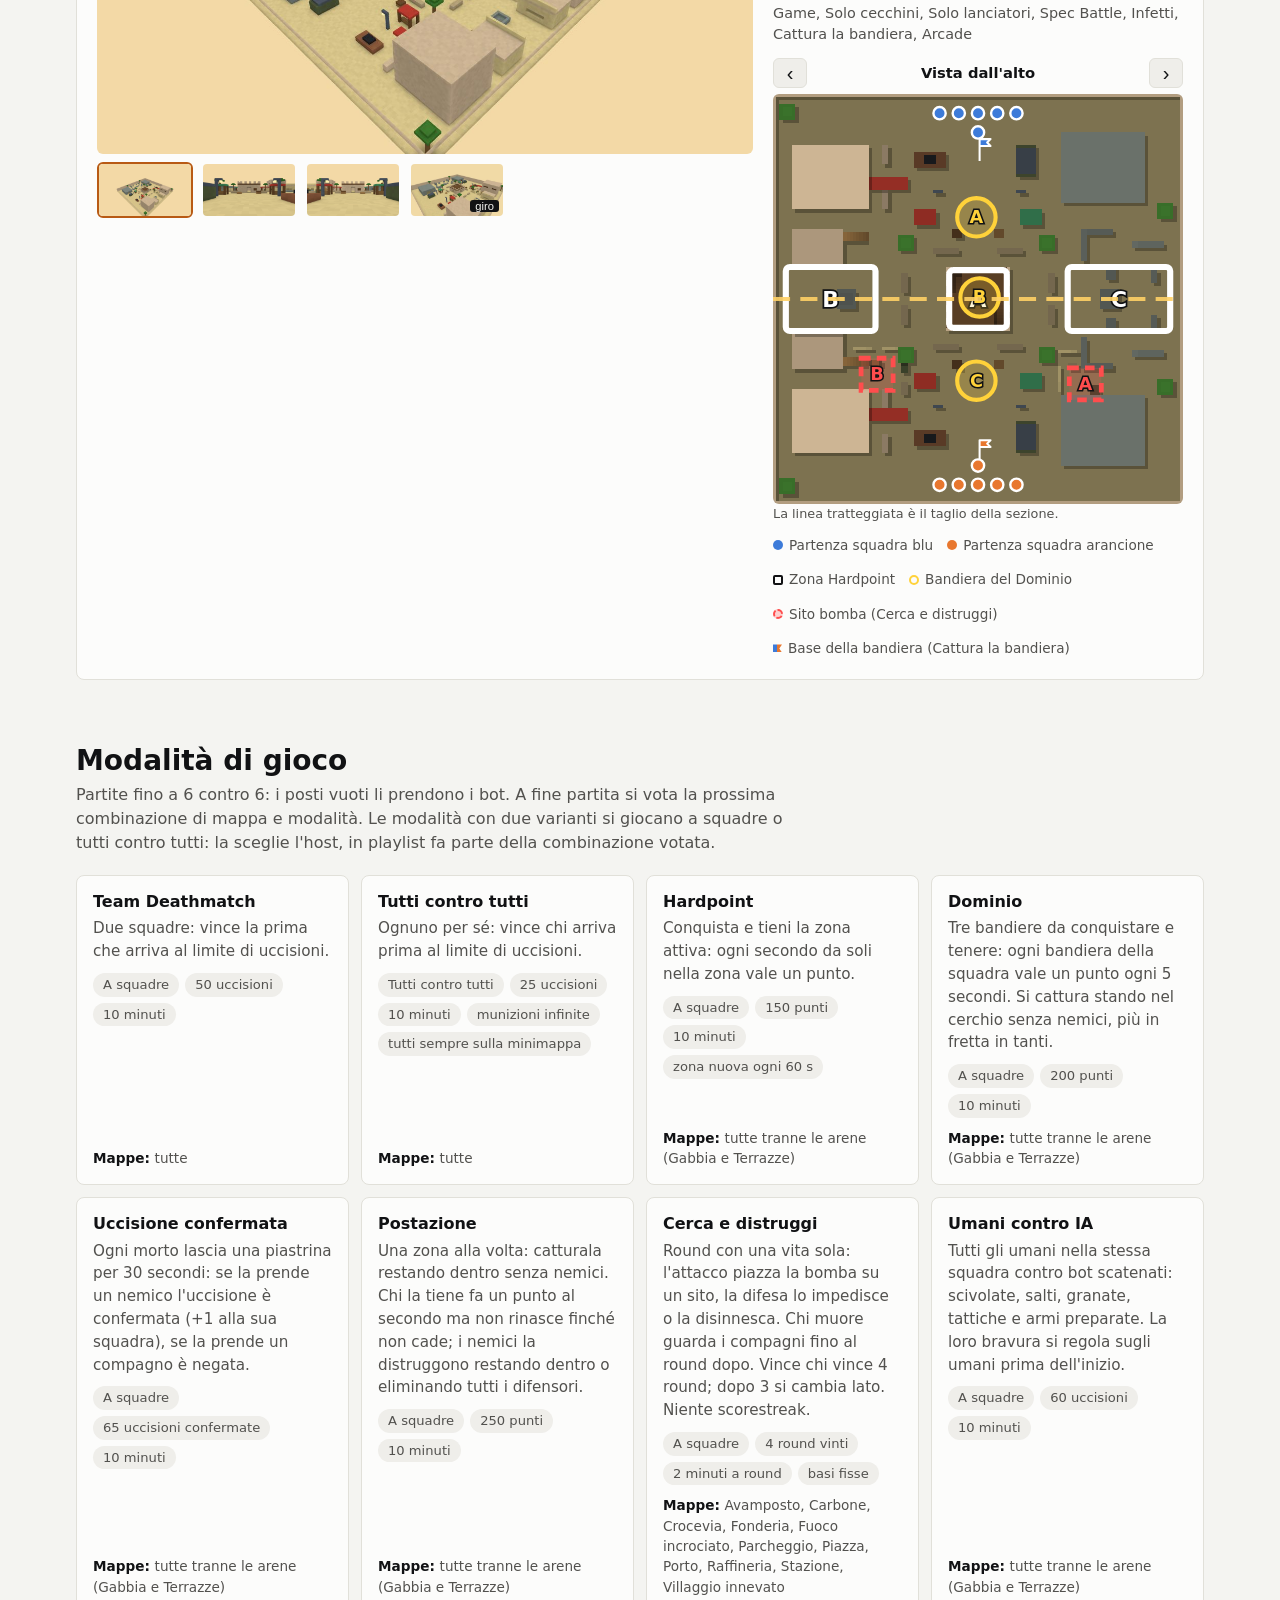
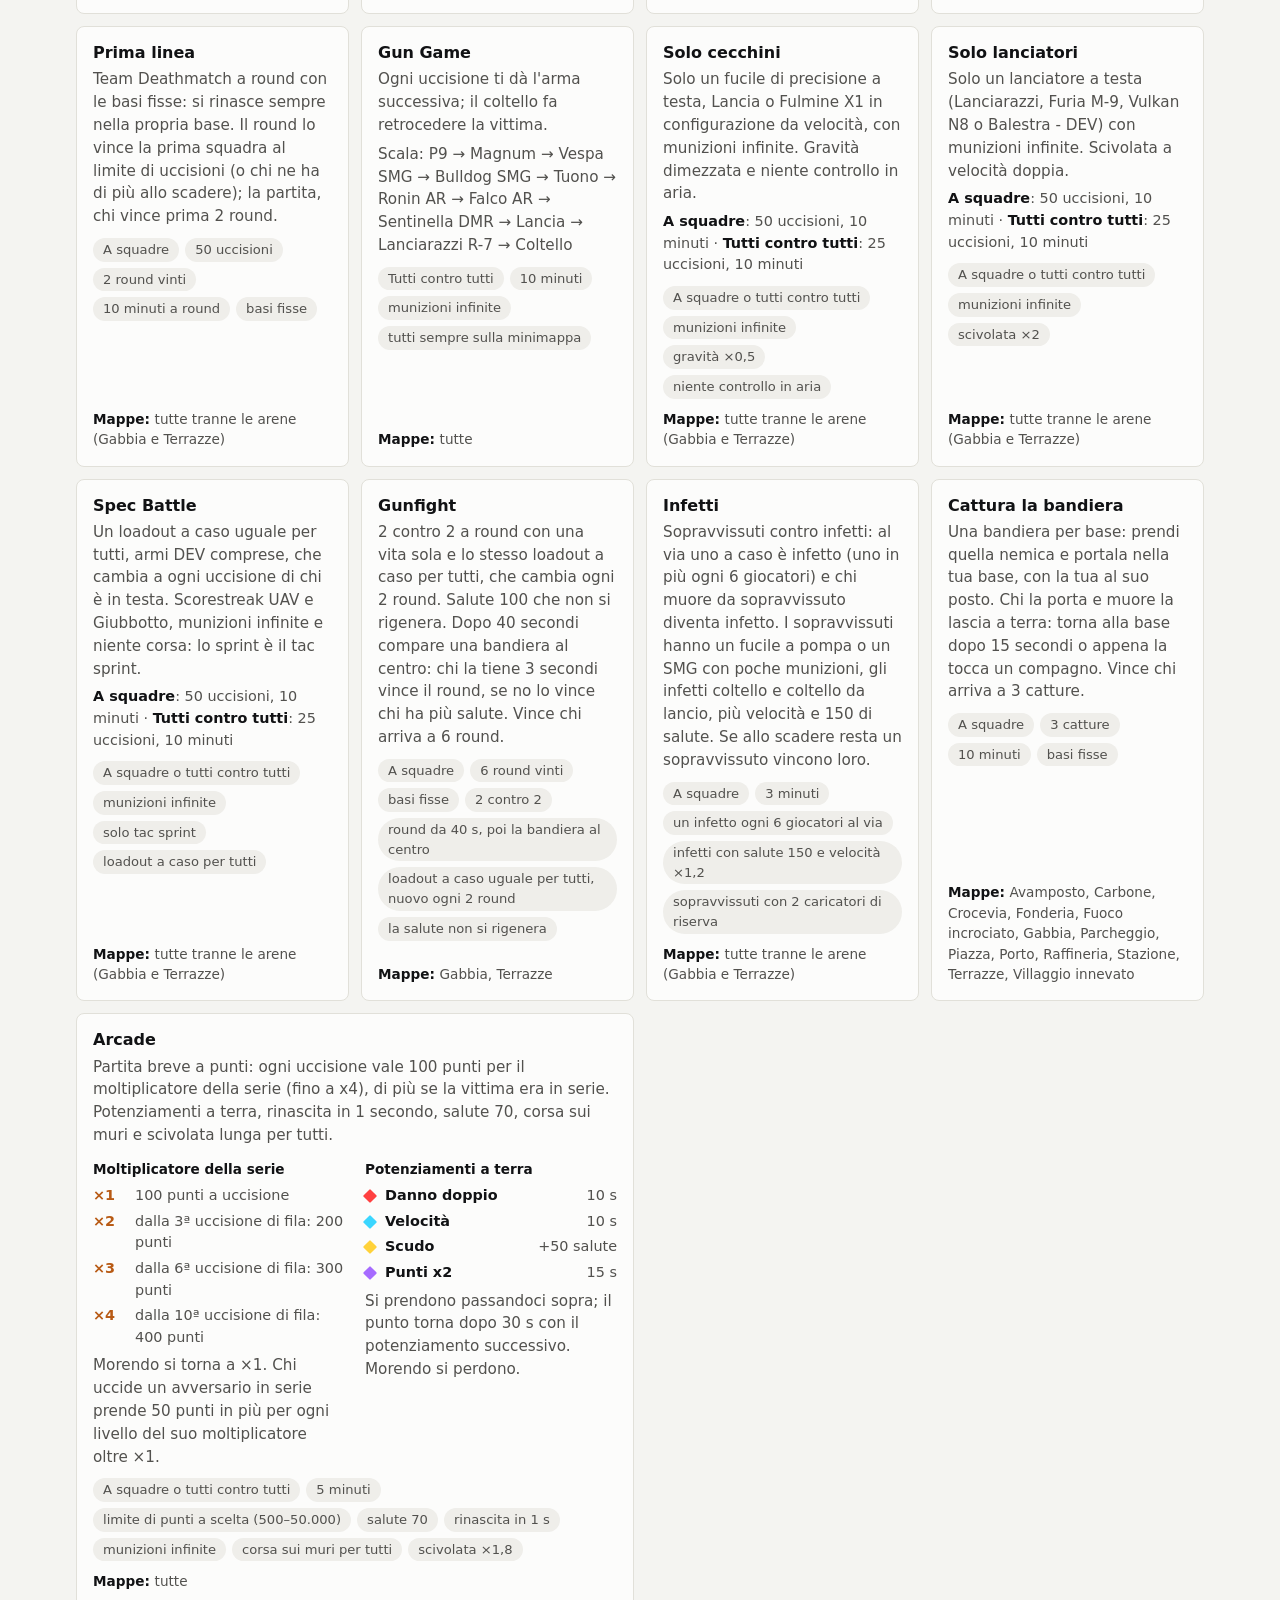
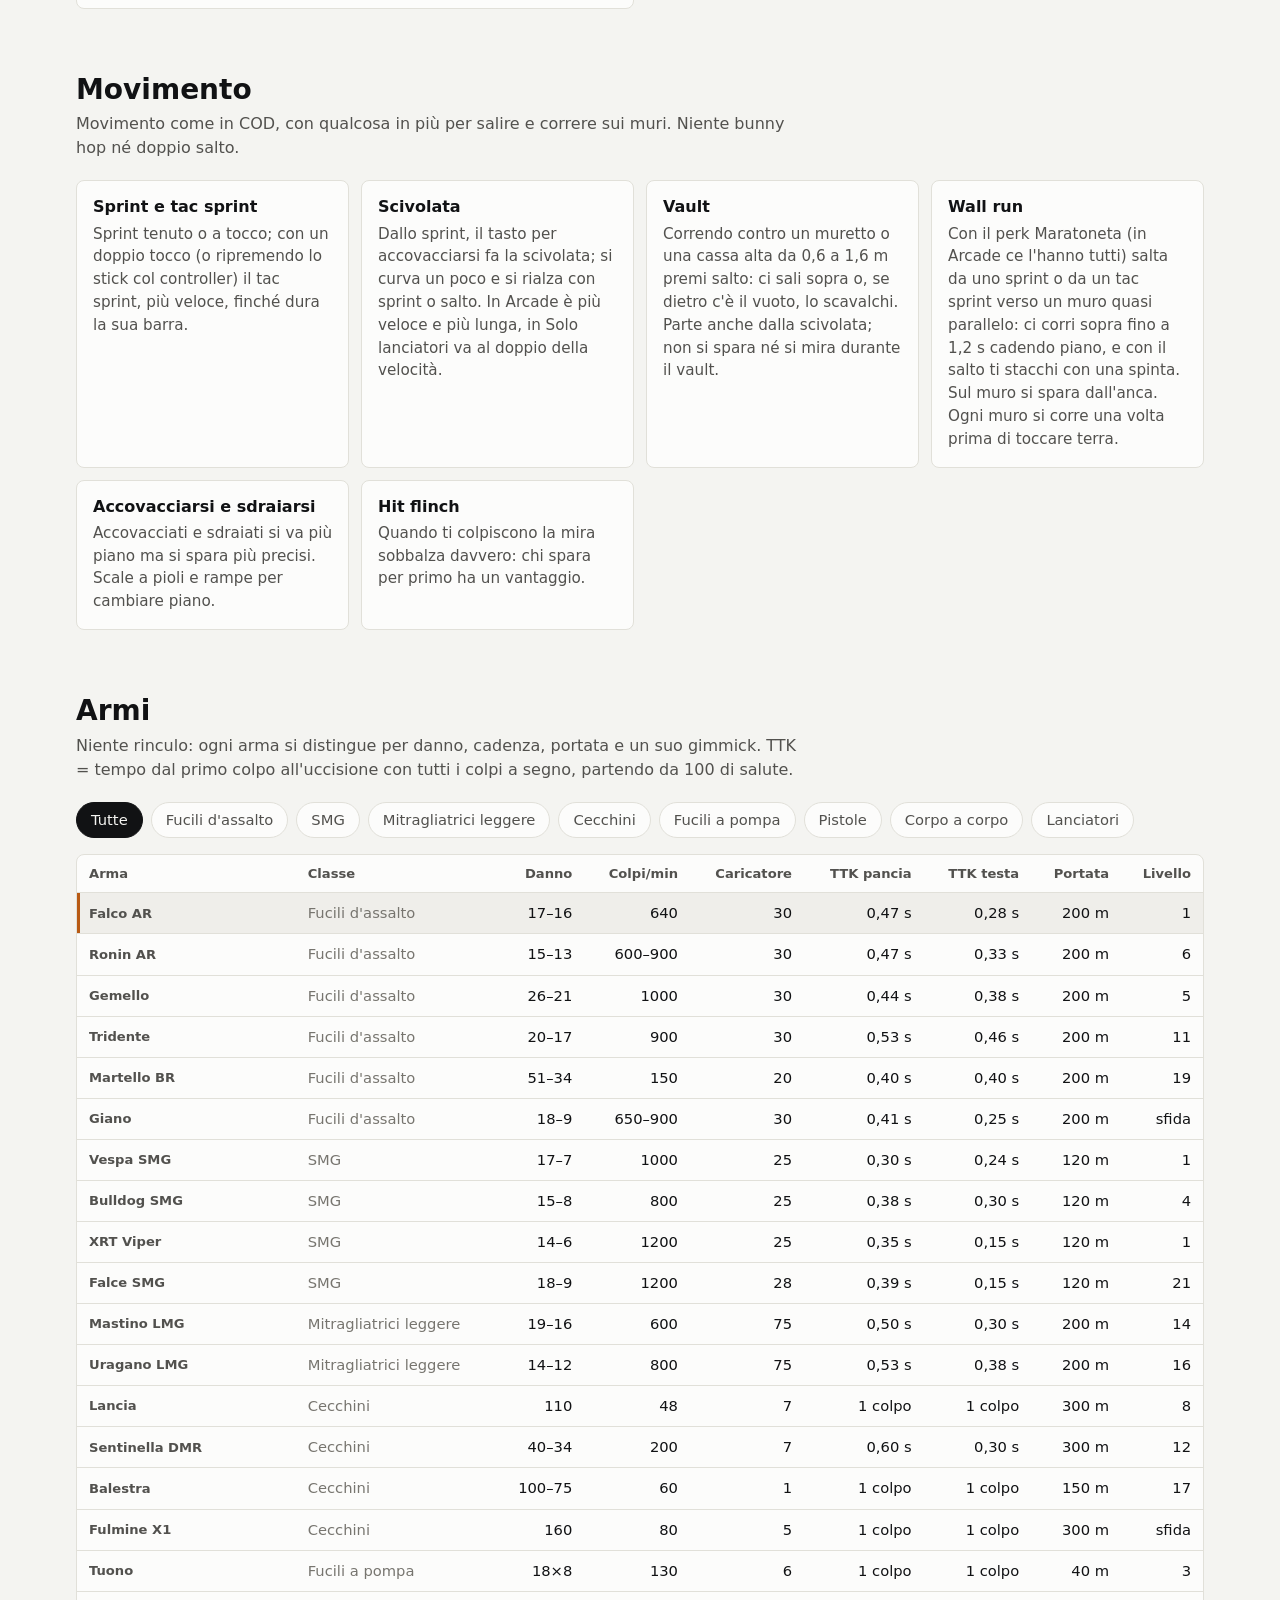
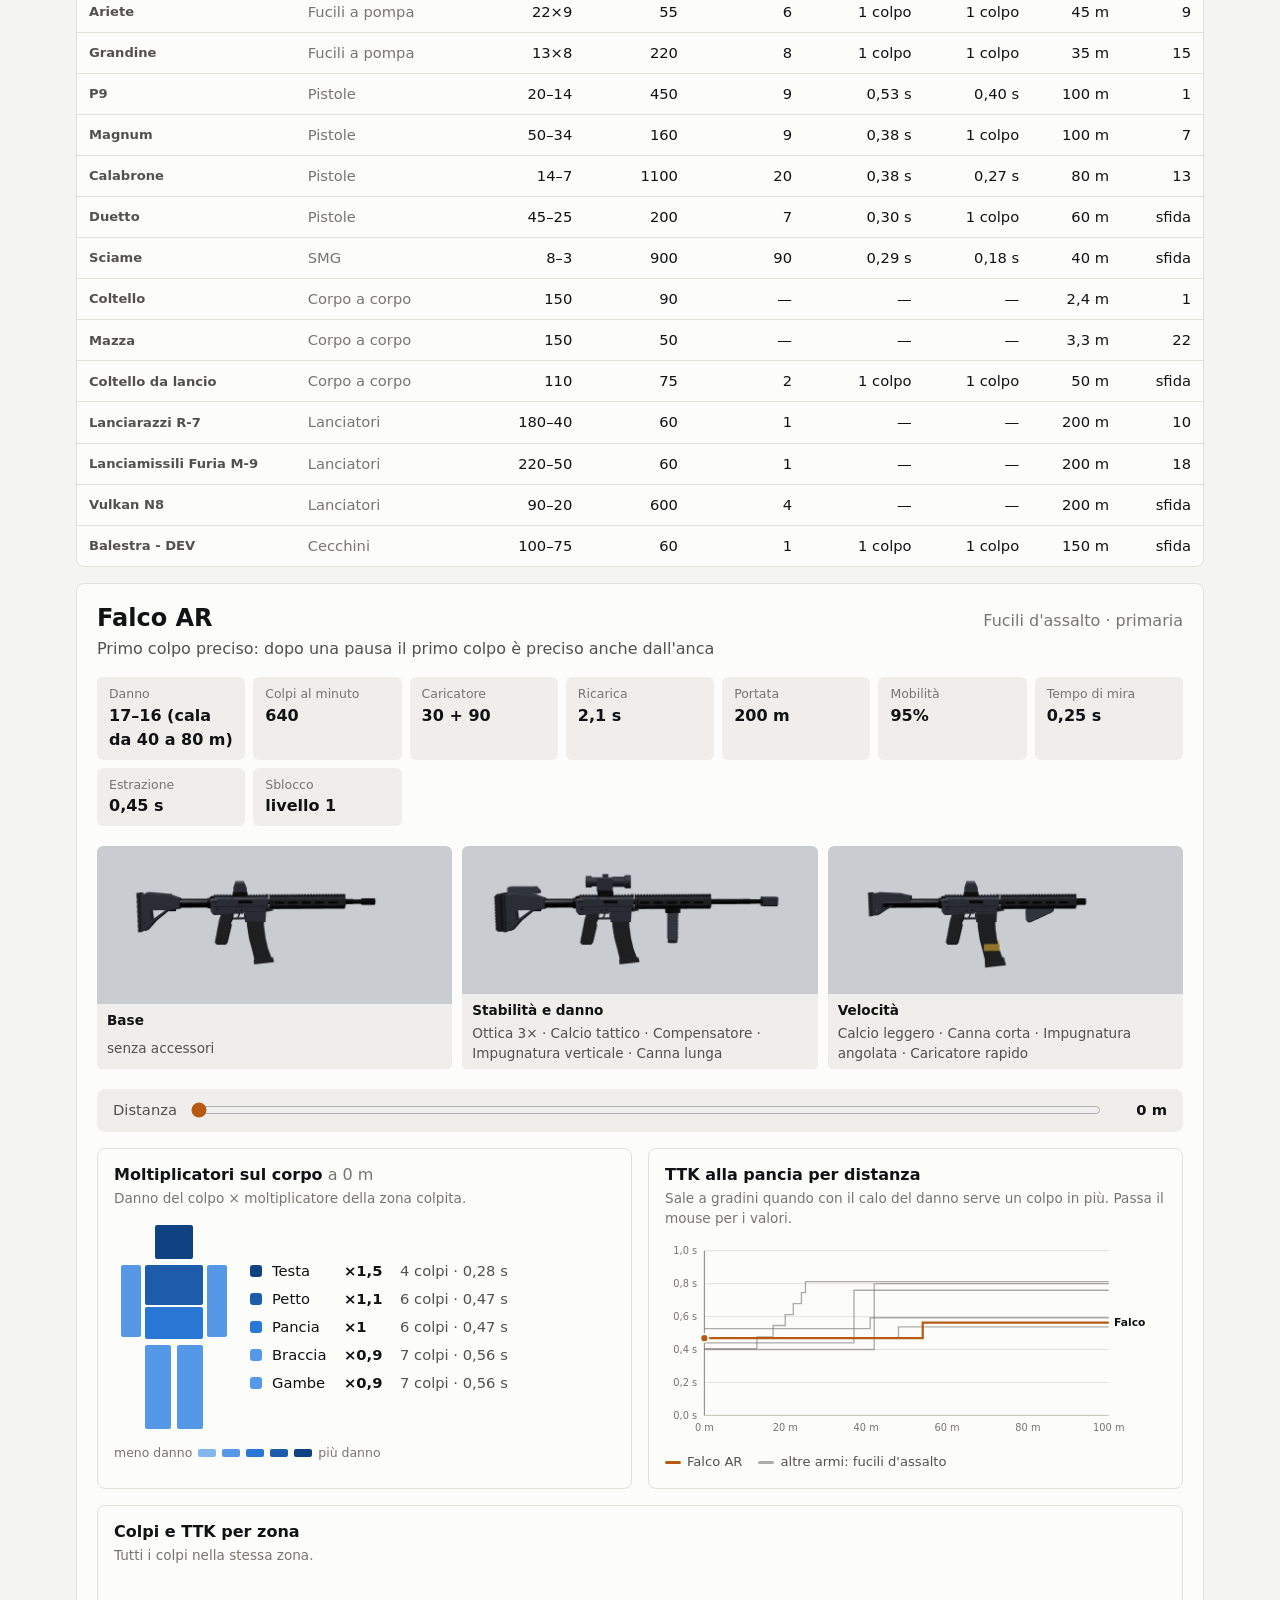
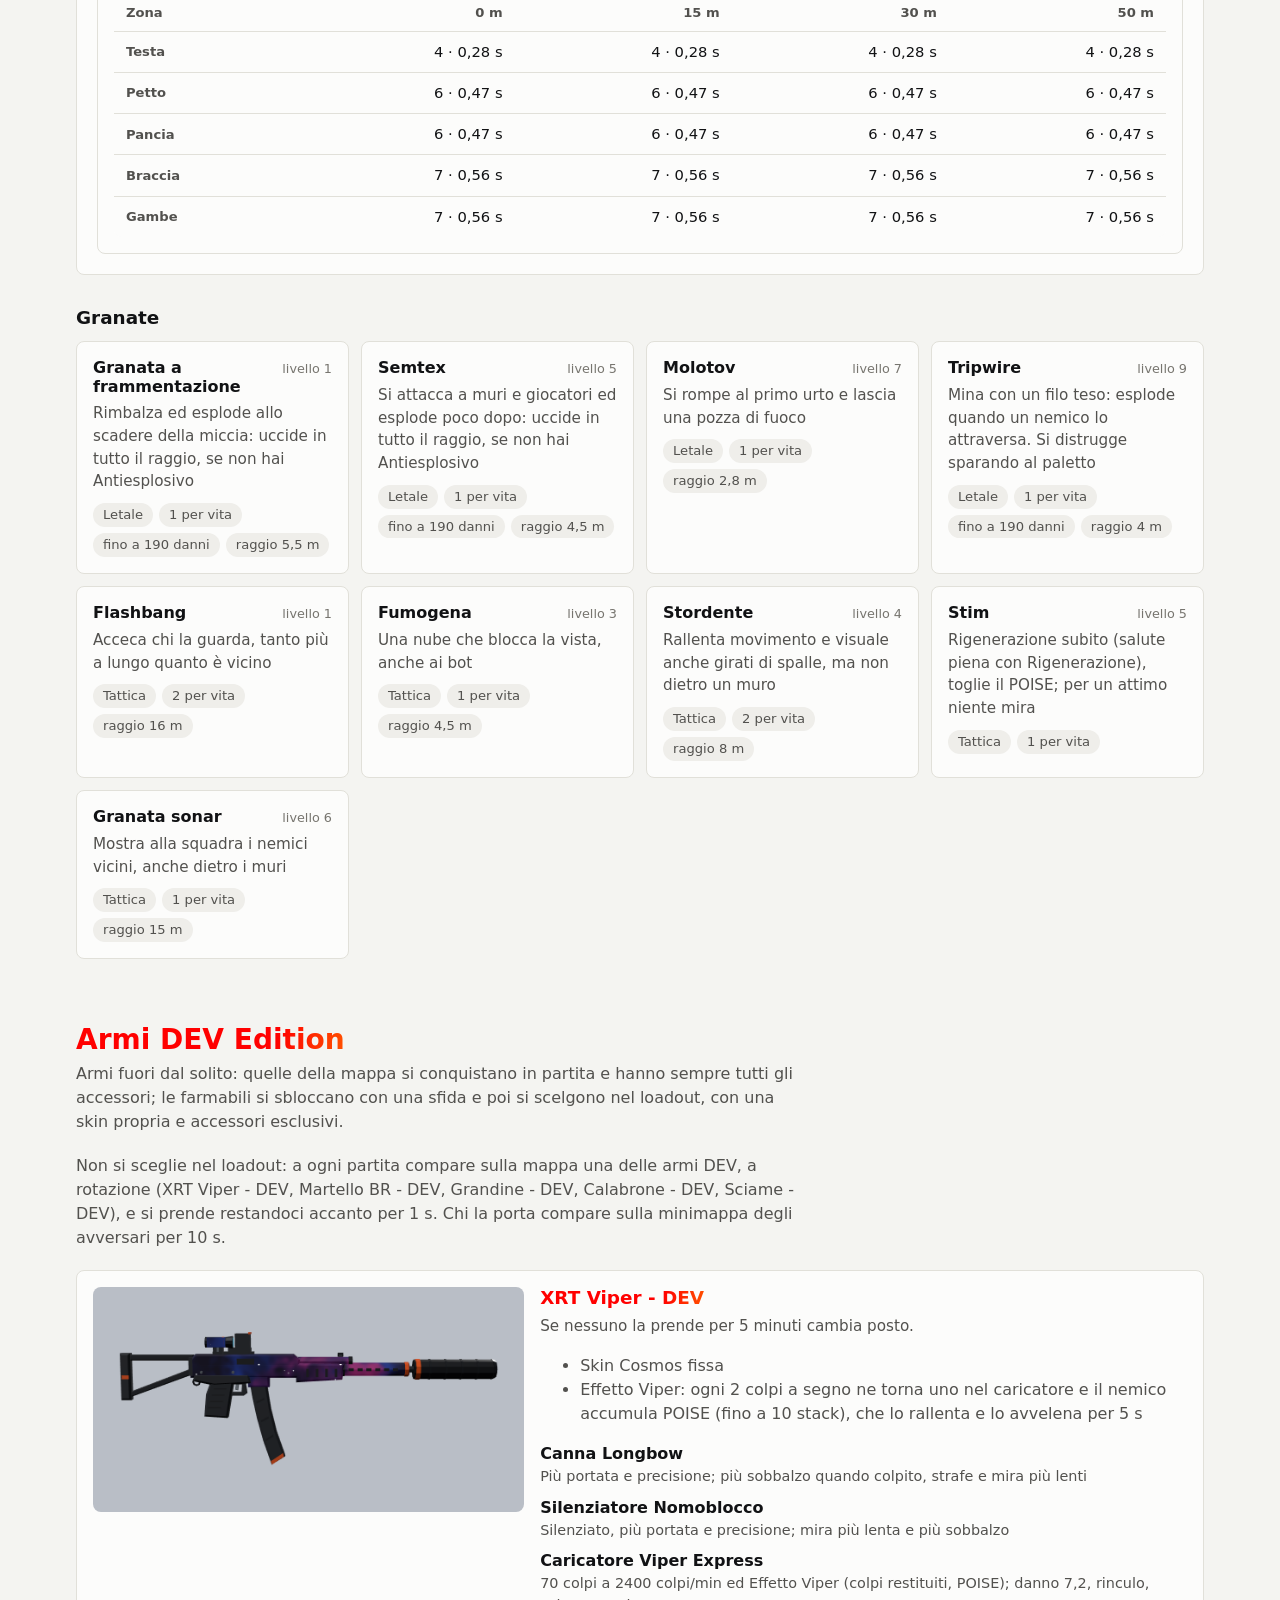
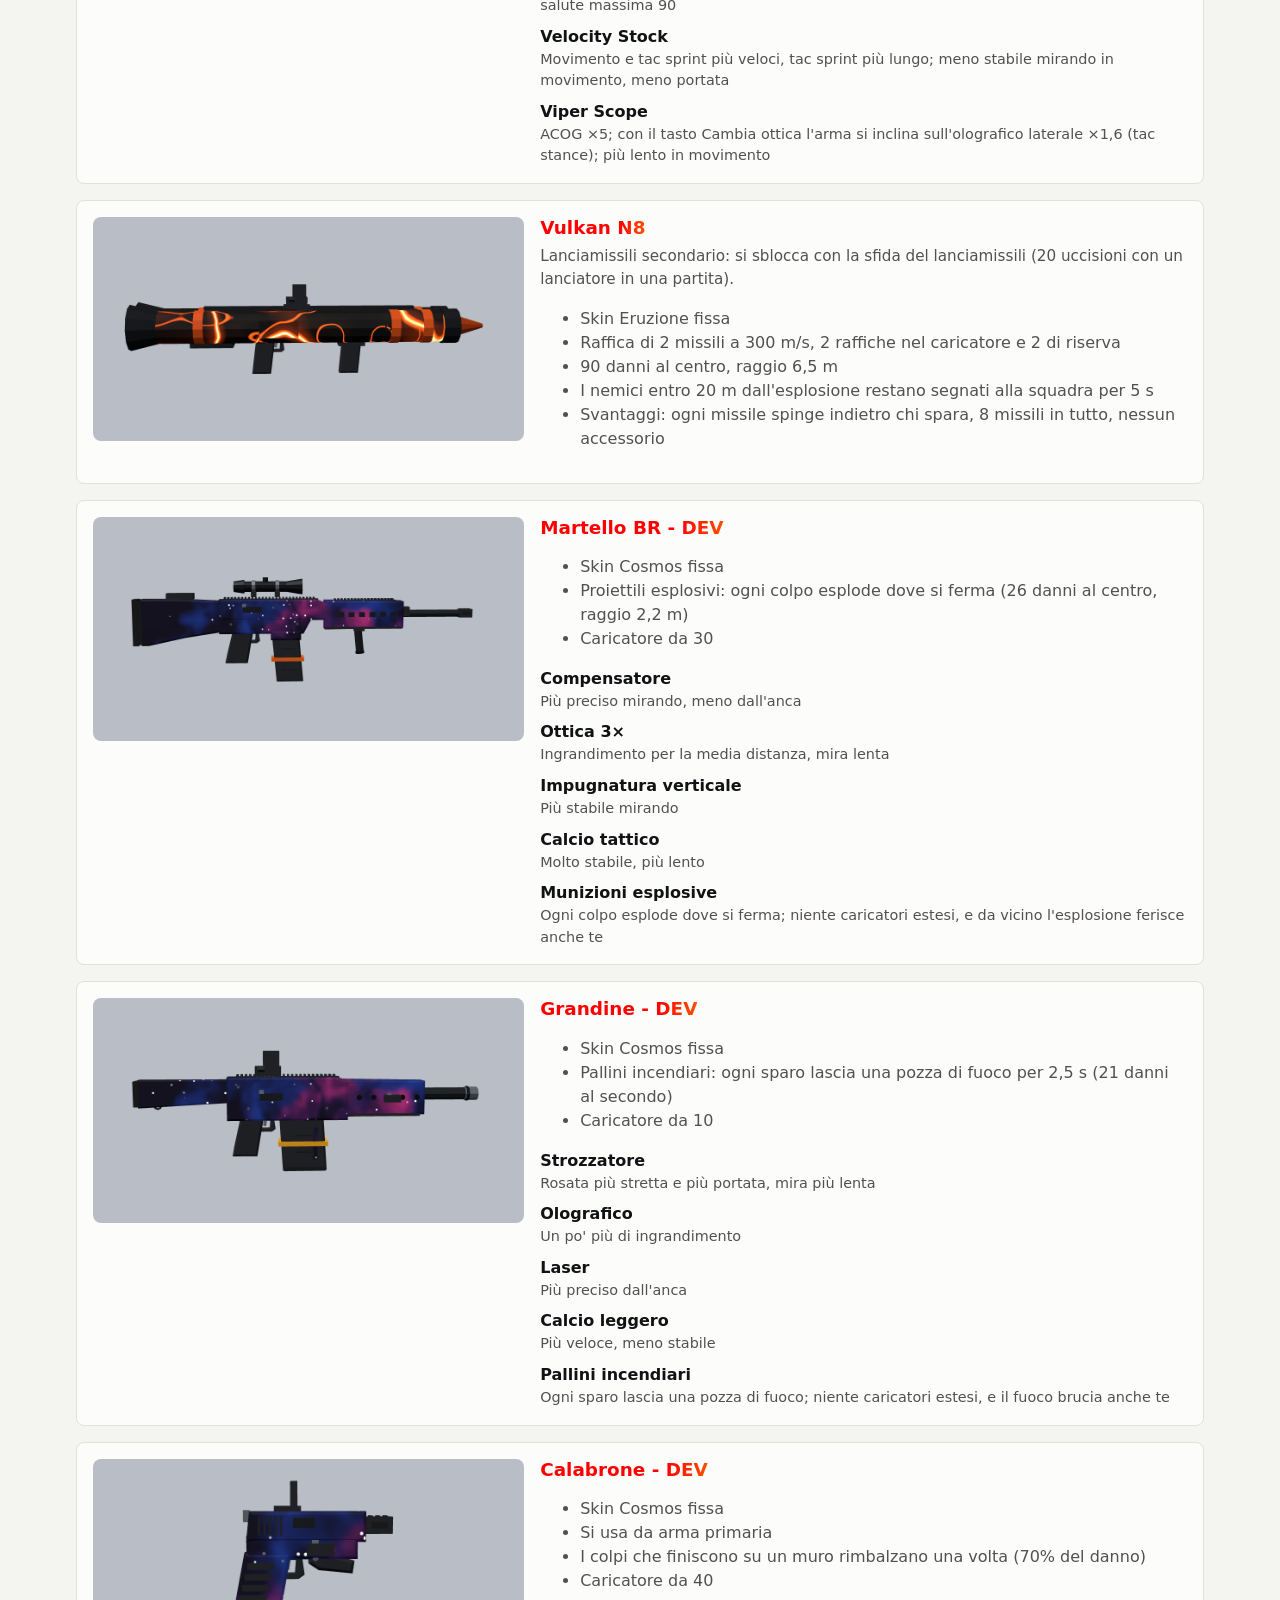
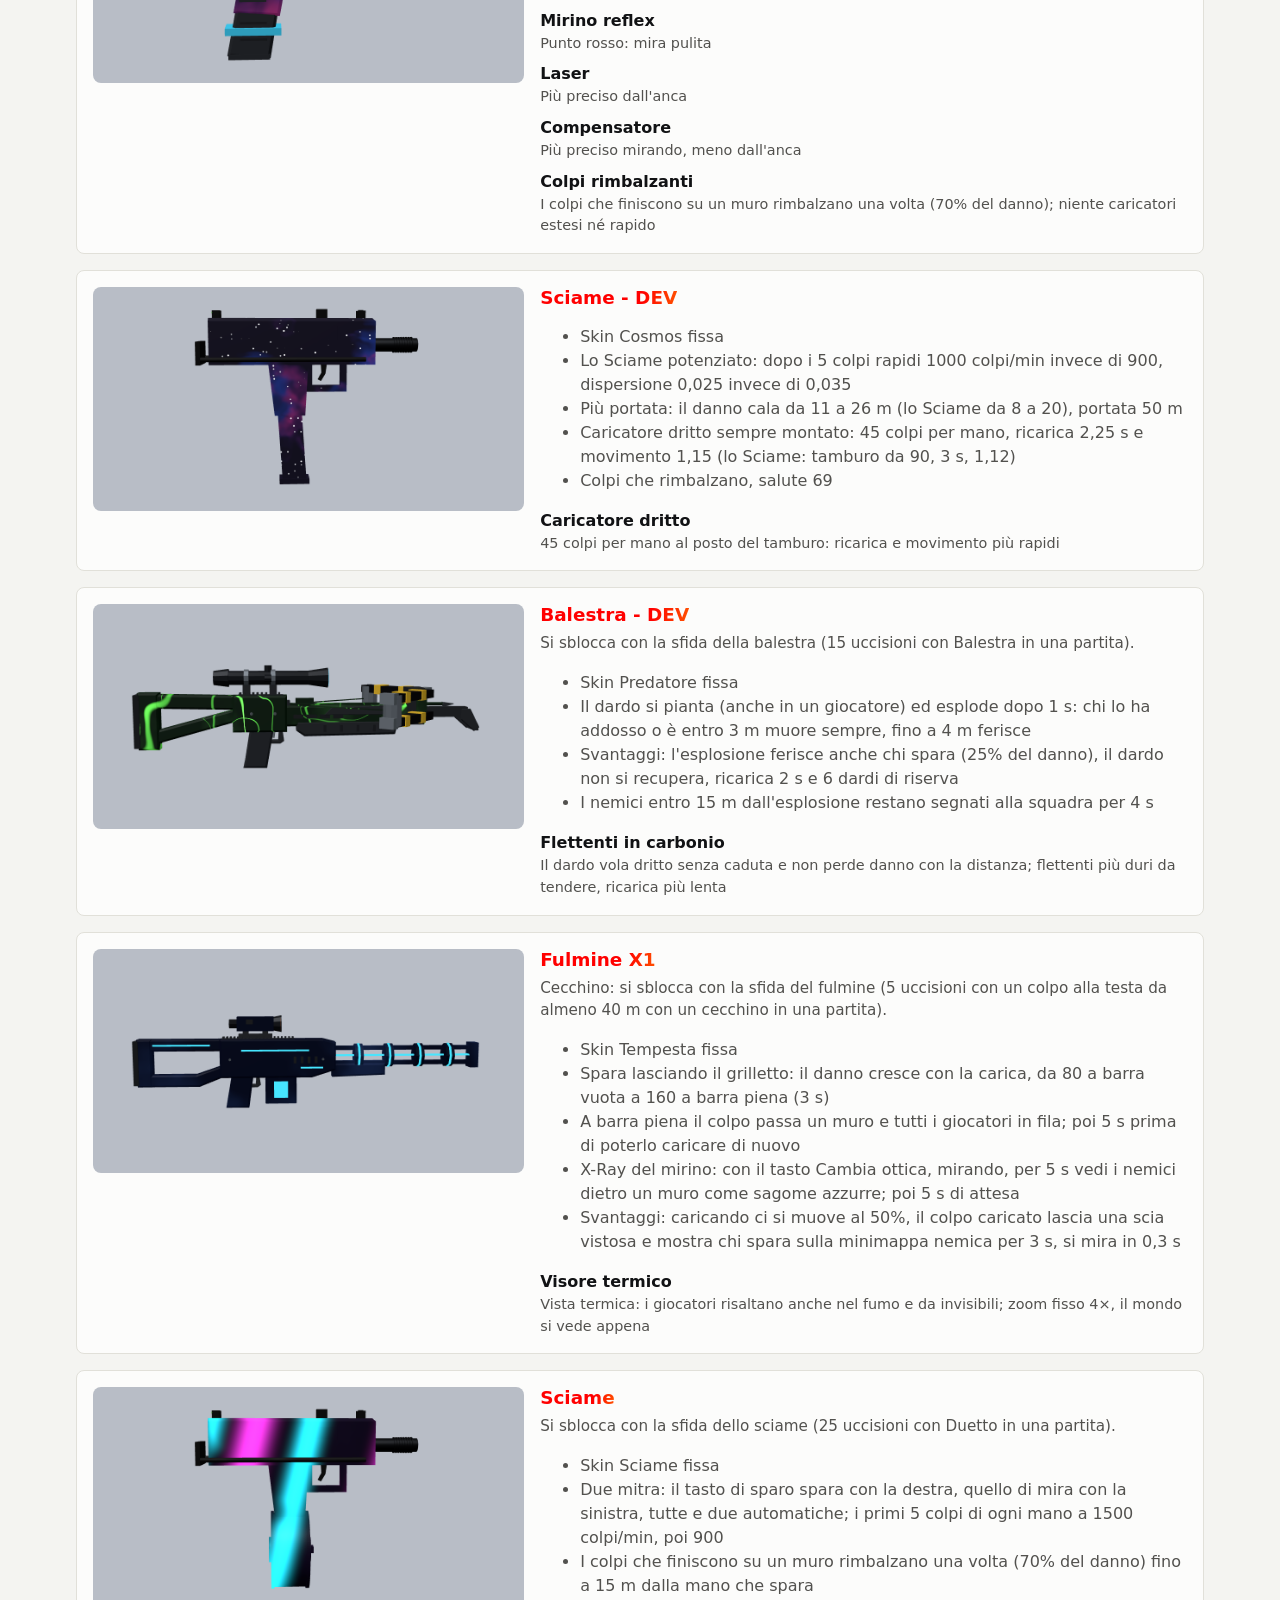
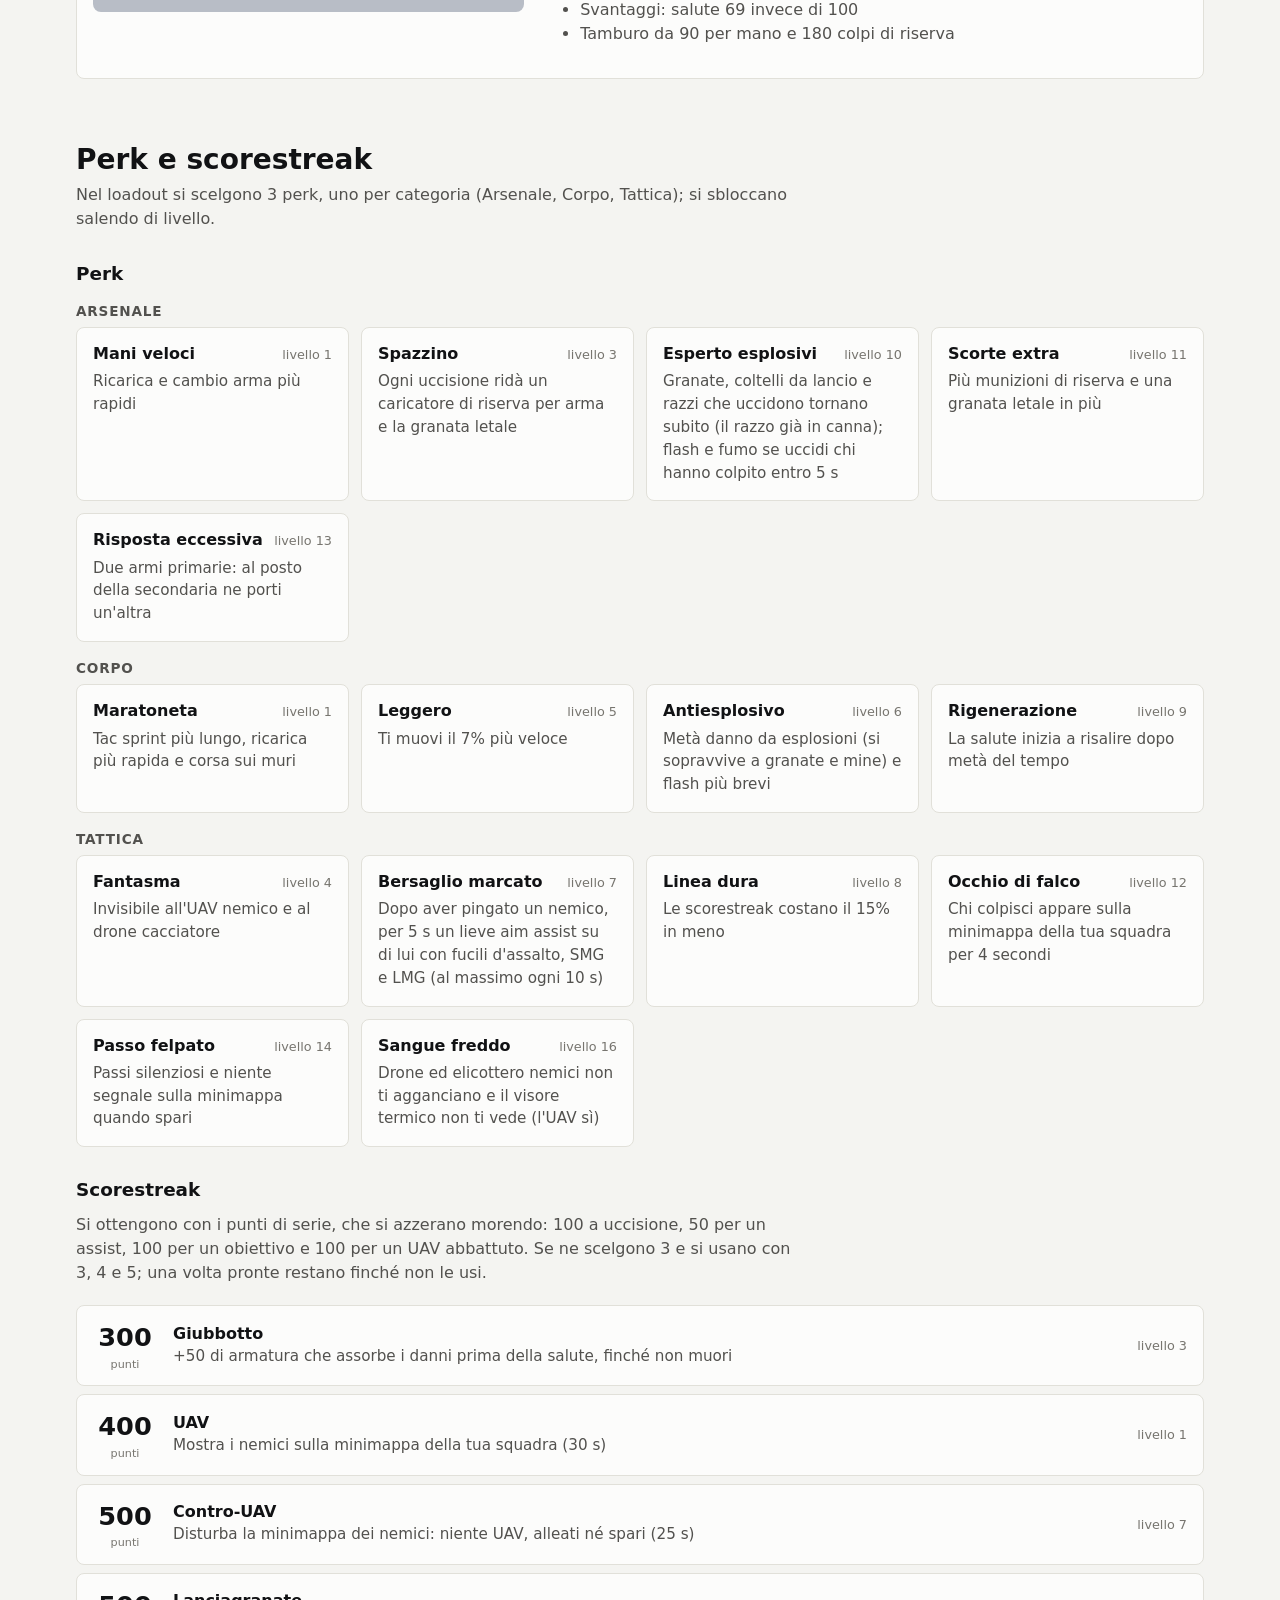
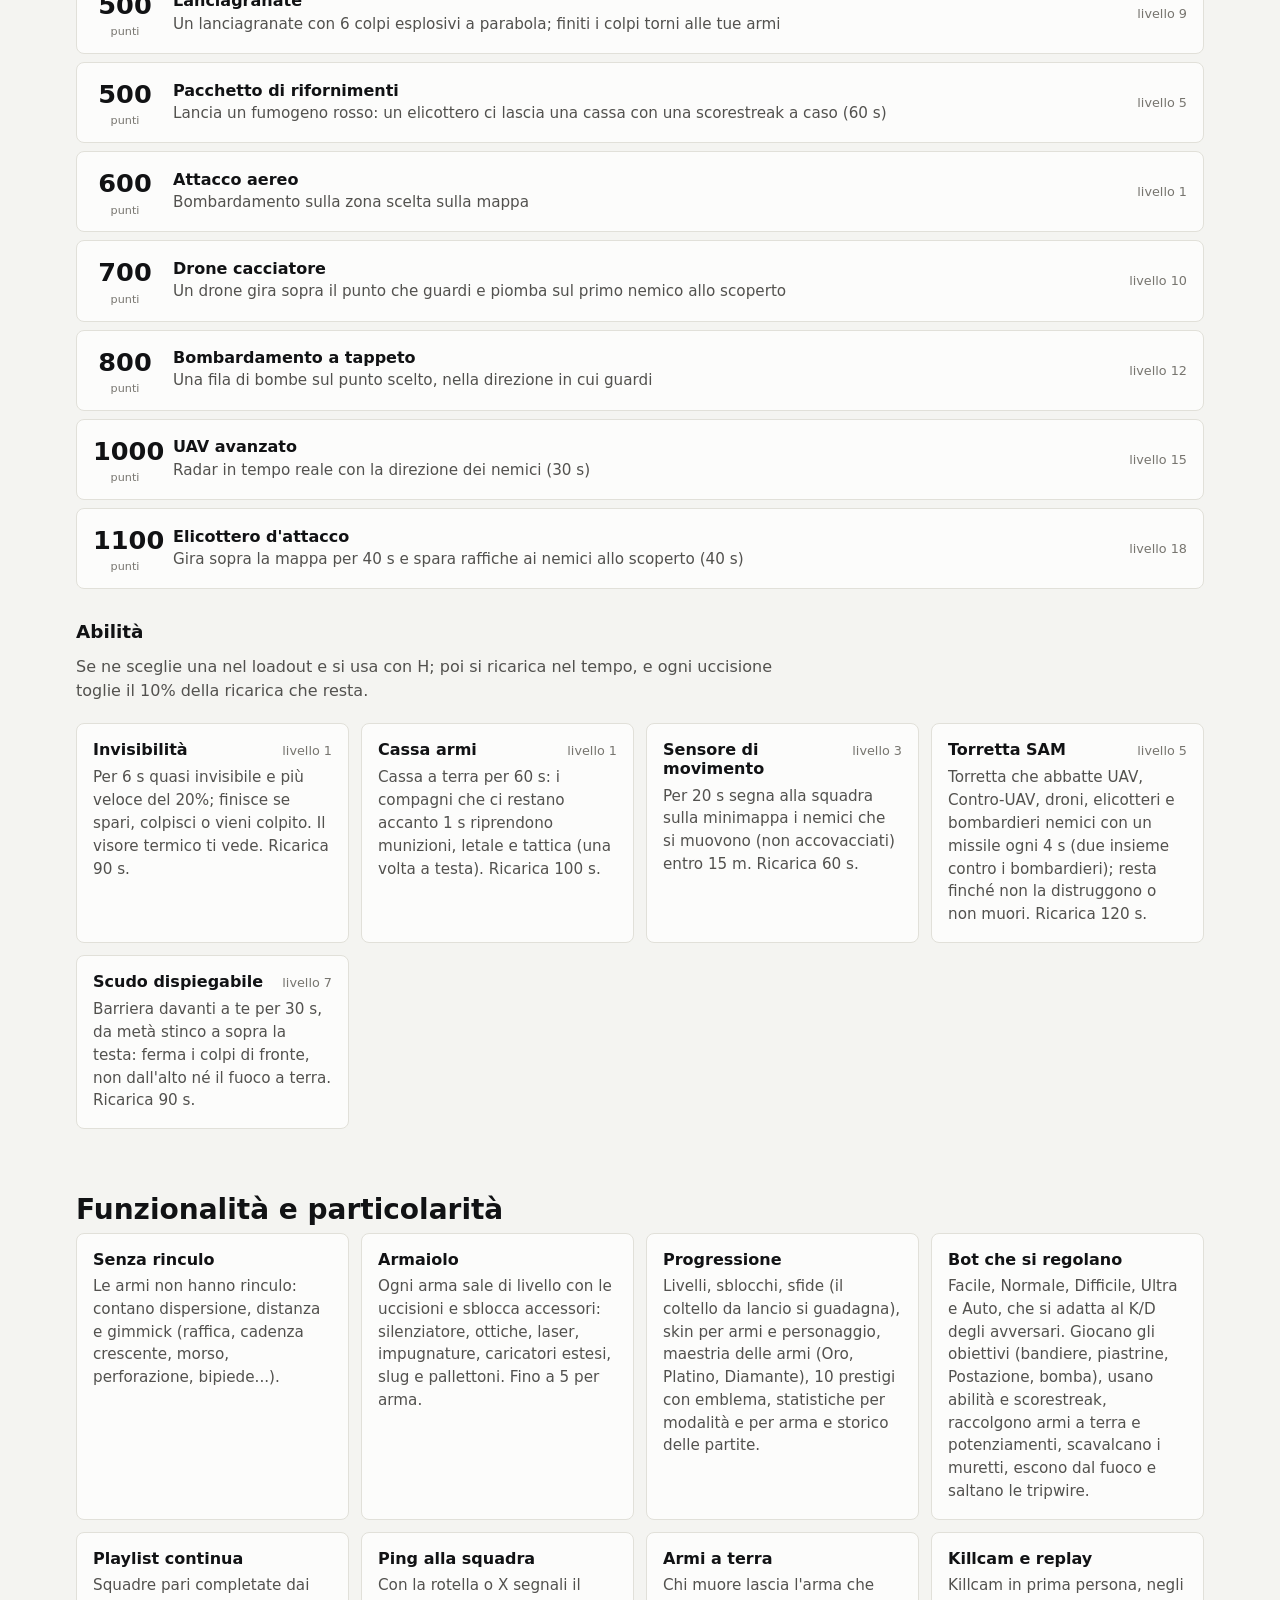
==== commit 9d62ad26: "Sito aggiornato alla versione 1.20.0" ====
--- a/index.html
+++ b/index.html
@@ -6,8 +6,8 @@
   <title>BS-BlockStrike</title>
   <meta name="description" content="FPS multiplayer a blocchi per giocare tra amici con il launcher per Windows: mappe, modalità, movimento, armi con TTK, perk e scorestreak.">
   <link rel="icon" href="icona.svg" type="image/svg+xml">
-  <meta name="versione-dati" content="cc26861e51">
-  <link rel="stylesheet" href="stile.css?v=40f426ea7b">
+  <meta name="versione-dati" content="924ffd44ab">
+  <link rel="stylesheet" href="stile.css?v=25d6c3c2ed">
   <script>
     // Tema scelto a mano (pulsante in alto): applicato prima del disegno per non lampeggiare
     try { const t = localStorage.getItem('bs-tema'); if (t) document.documentElement.dataset.theme = t; } catch { }
@@ -145,6 +145,6 @@
   </footer>
 
   <div class="suggerimento" id="suggerimento" role="status" hidden></div>
-  <script type="module" src="sito.js?v=4b9fef5351"></script>
+  <script type="module" src="sito.js?v=28310efd04"></script>
 </body>
 </html>
--- a/stile.css
+++ b/stile.css
@@ -321,3 +321,7 @@
 .accessori-dev dt { font-weight: 600; }
 .accessori-dev dd { margin: 0; color: var(--secondario); font-size: 0.9rem; }
 @media (max-width: 720px) { .arma-dev { grid-template-columns: 1fr; } }
+/* Assetti del Giano: le colonne dei valori allineate a destra, righe non cliccabili */
+.assetti .tabella th:nth-child(n+2), .assetti .tabella td:nth-child(n+2) { text-align: right; }
+.assetti .tabella tbody tr { cursor: default; }
+.assetti .tabella tbody tr:hover { background: none; }
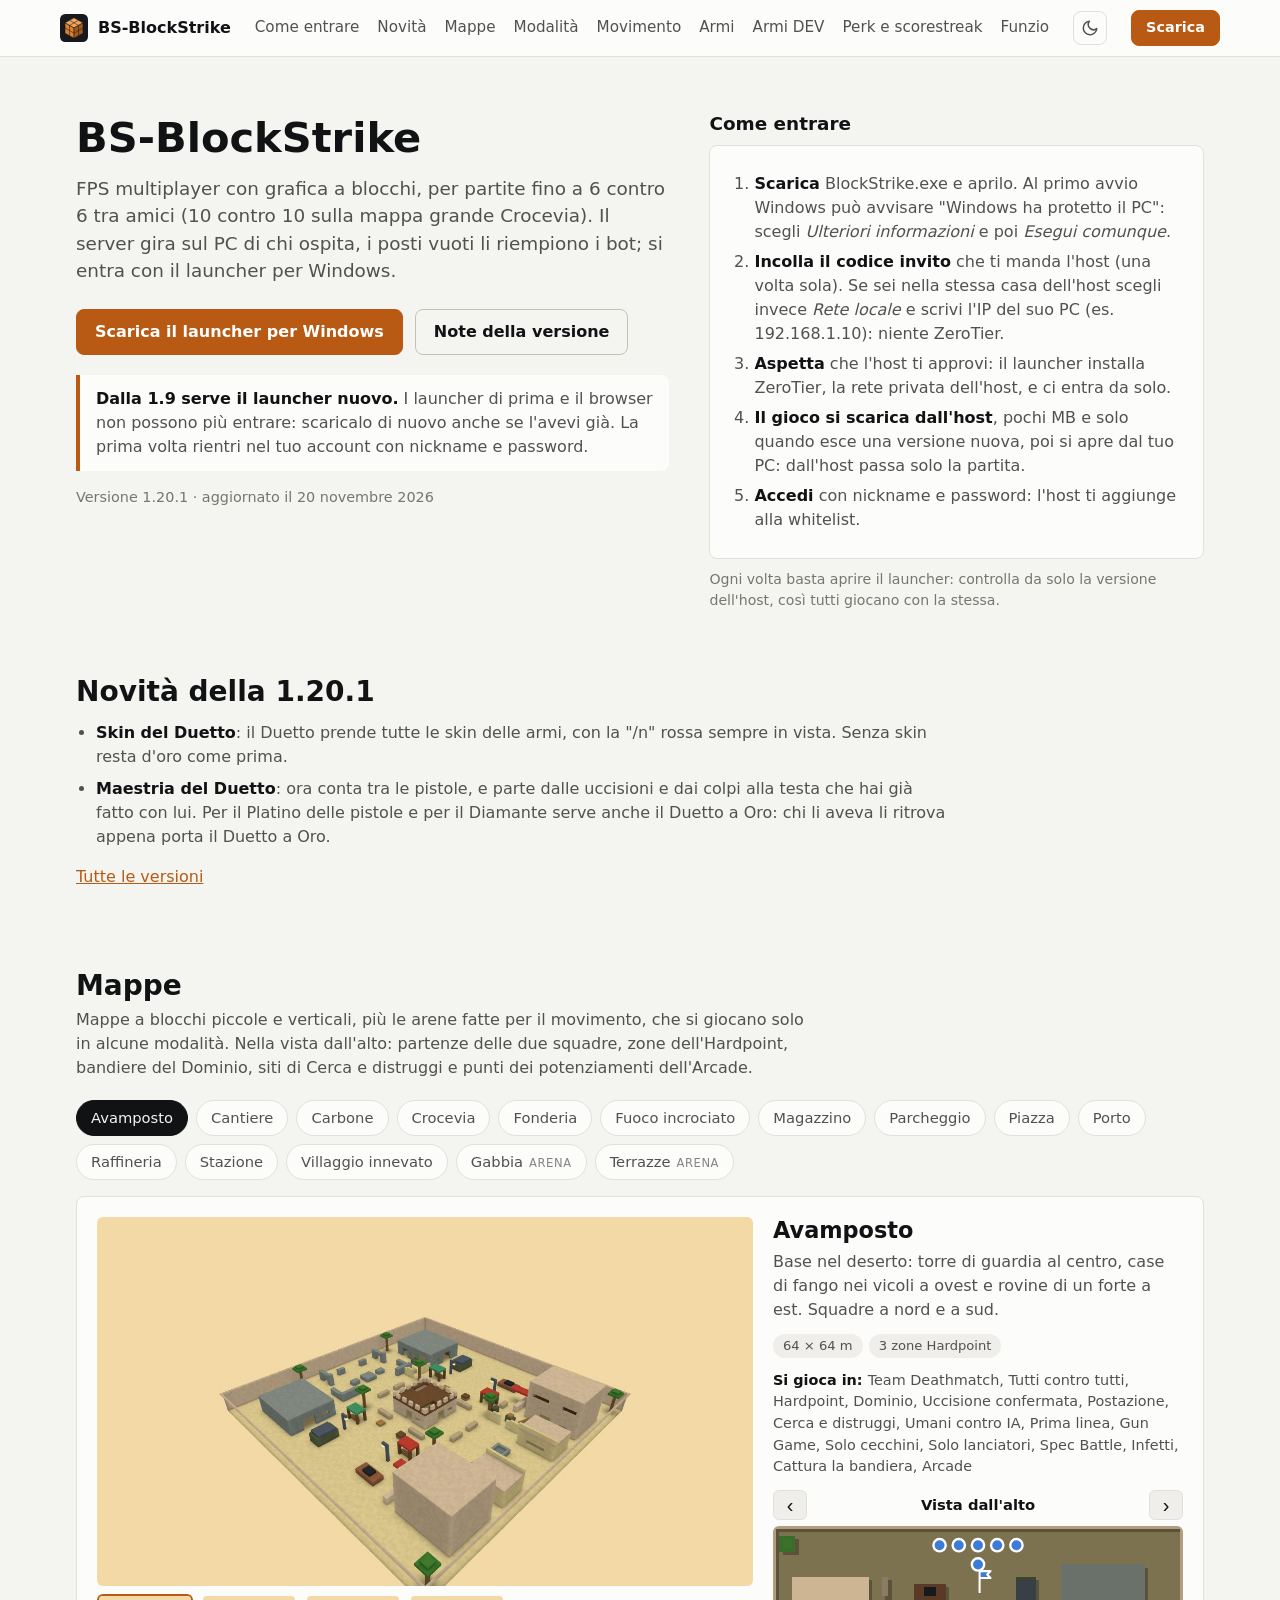
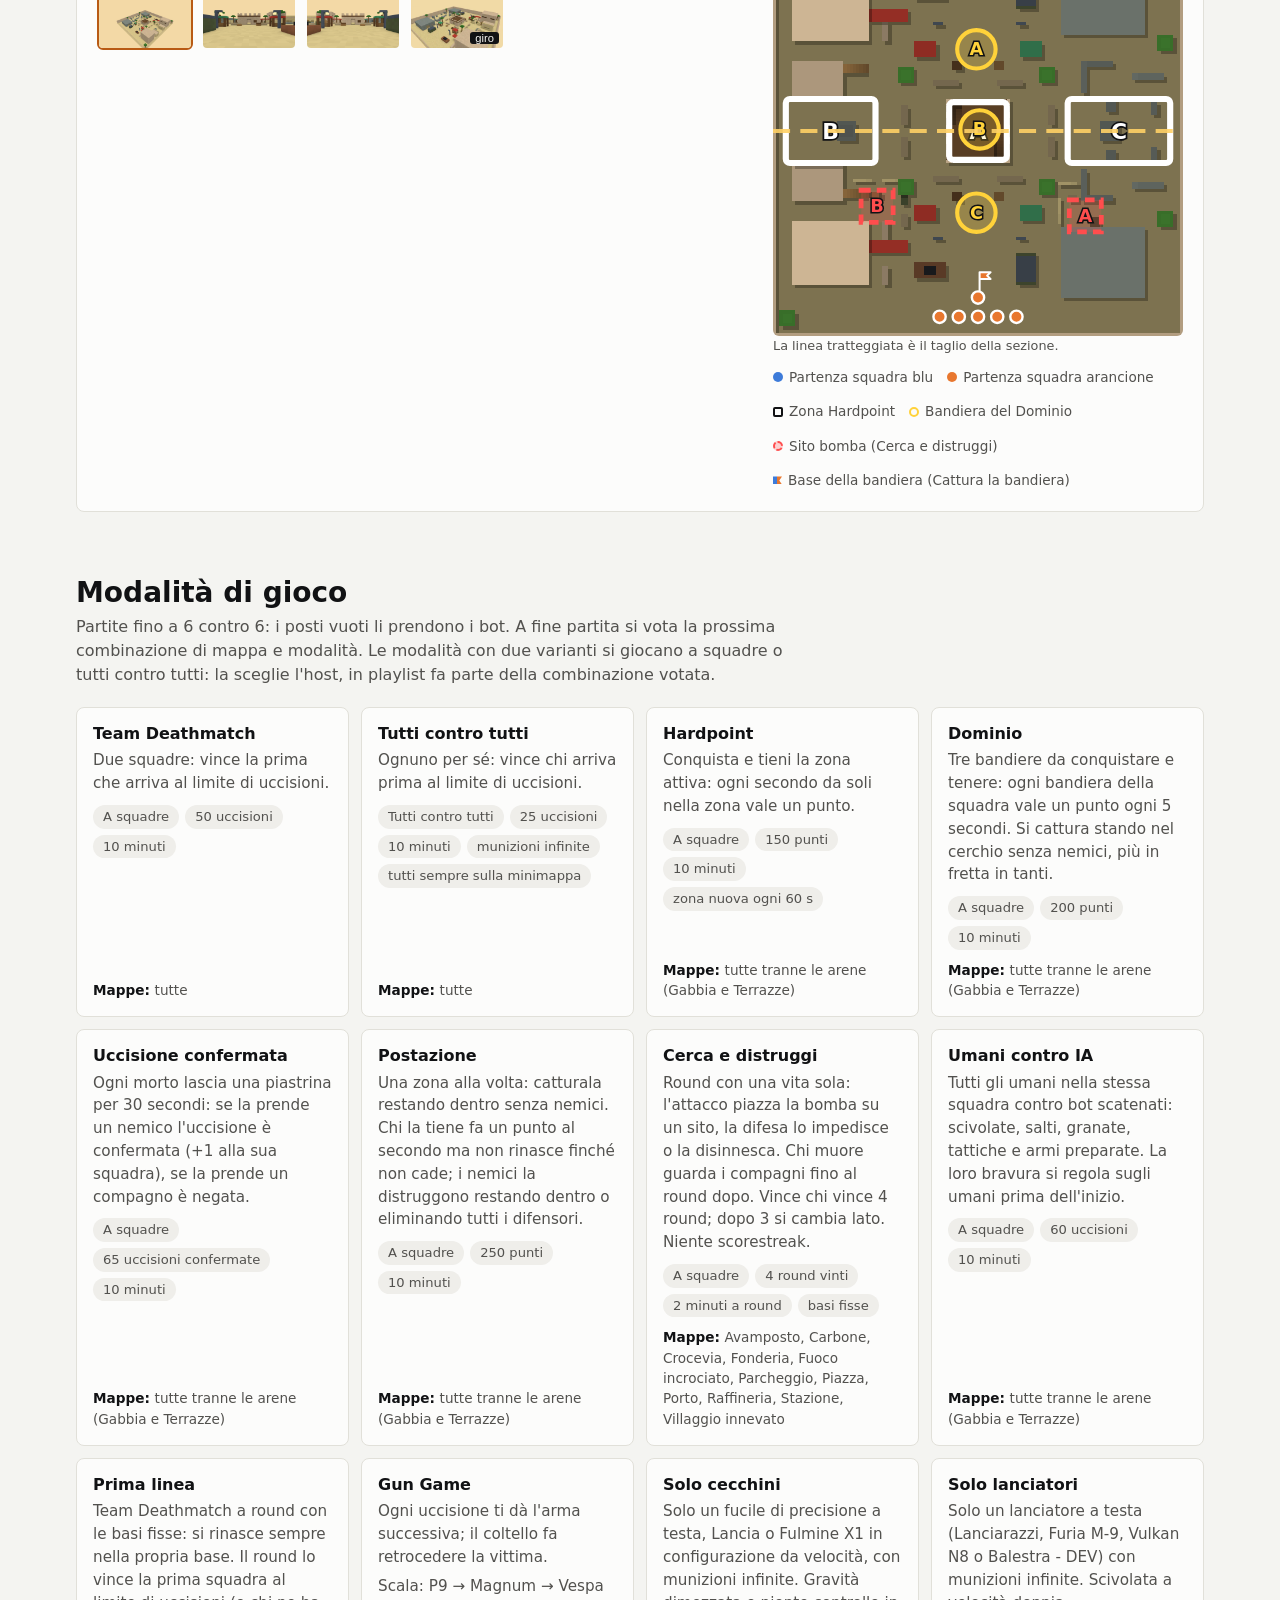
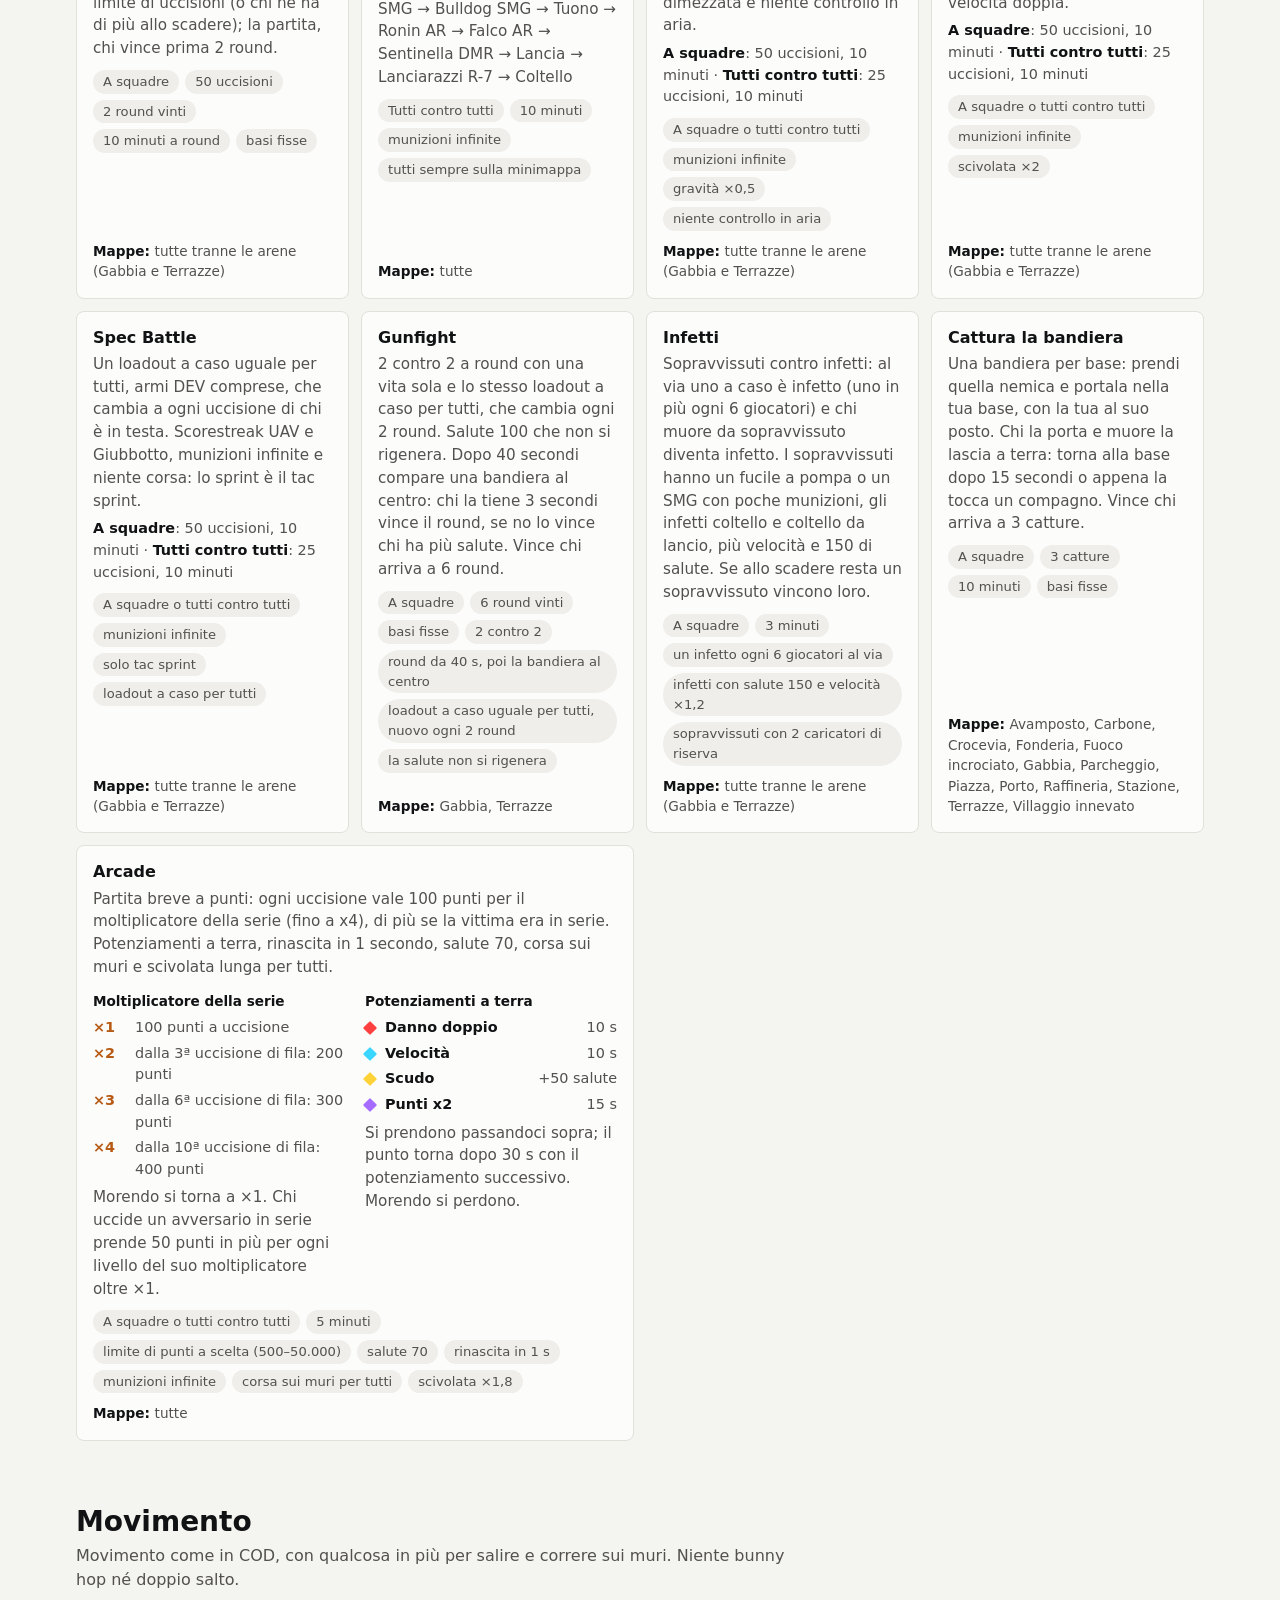
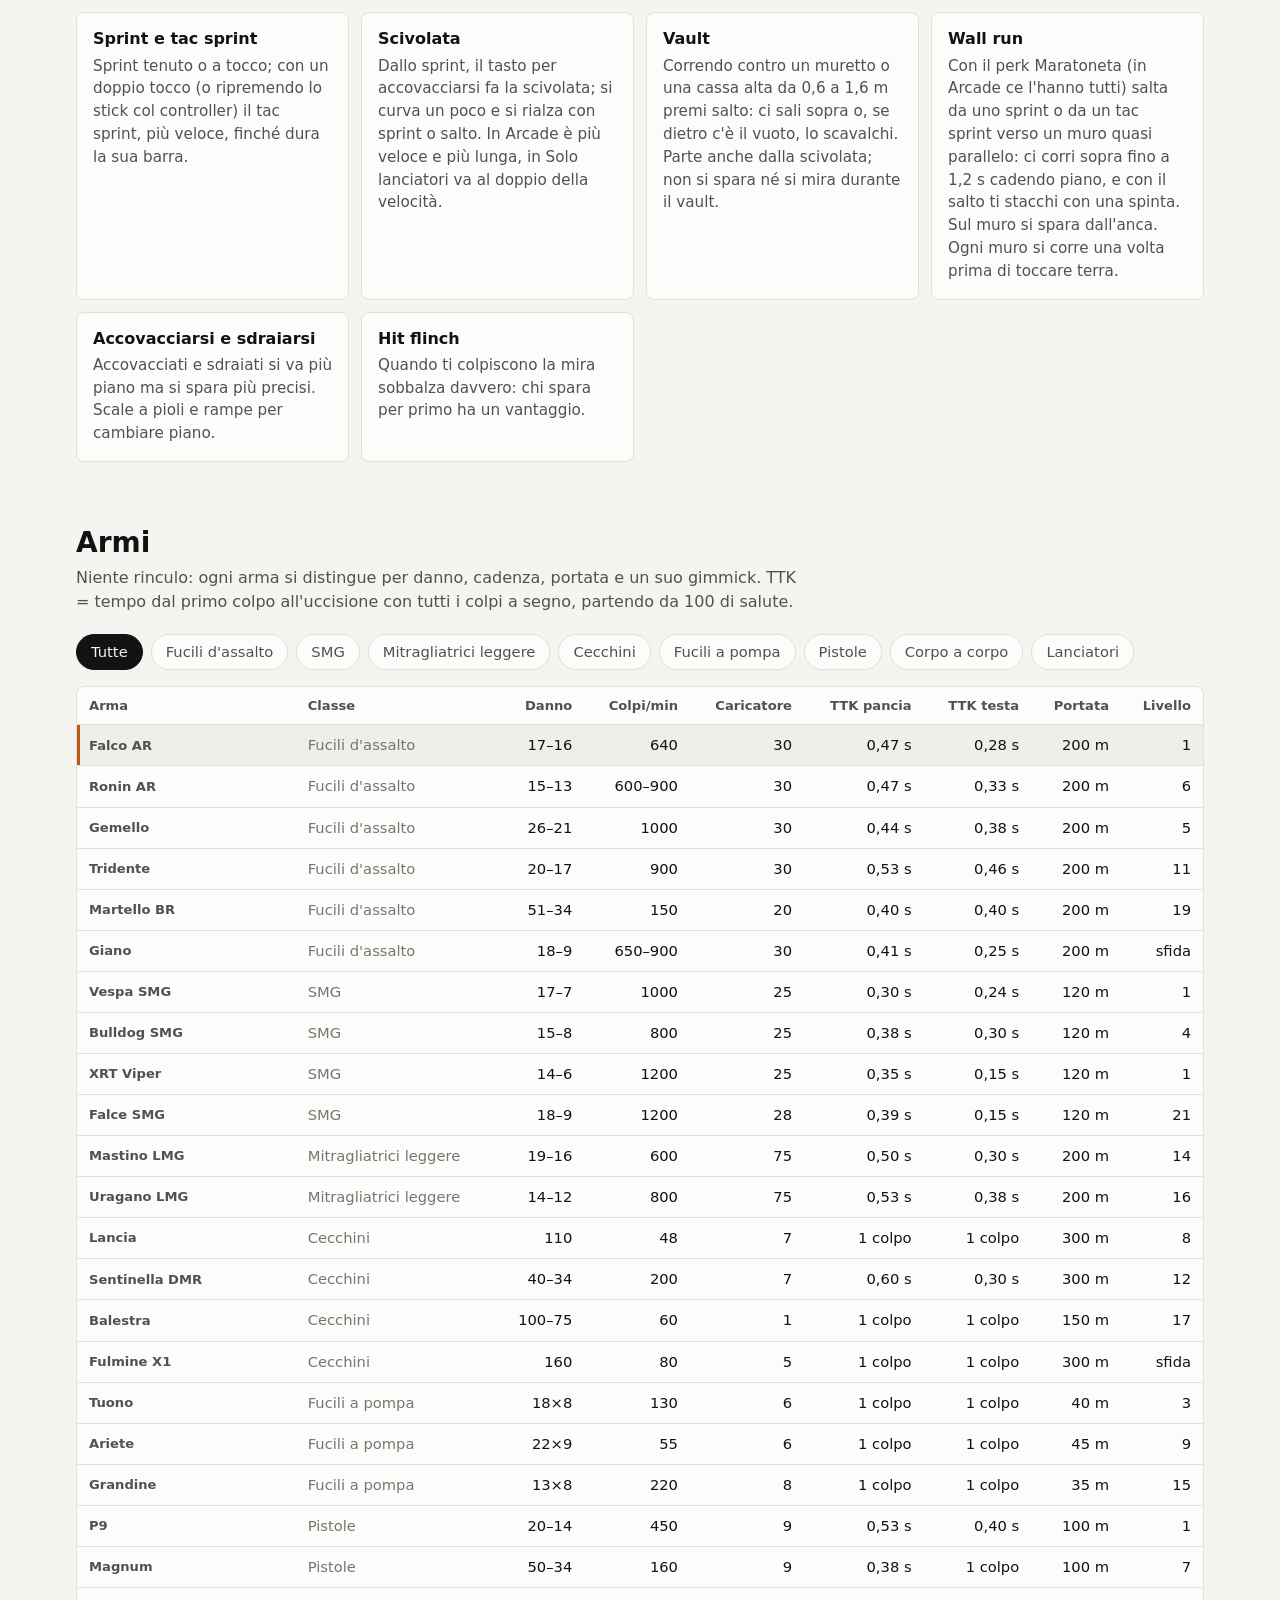
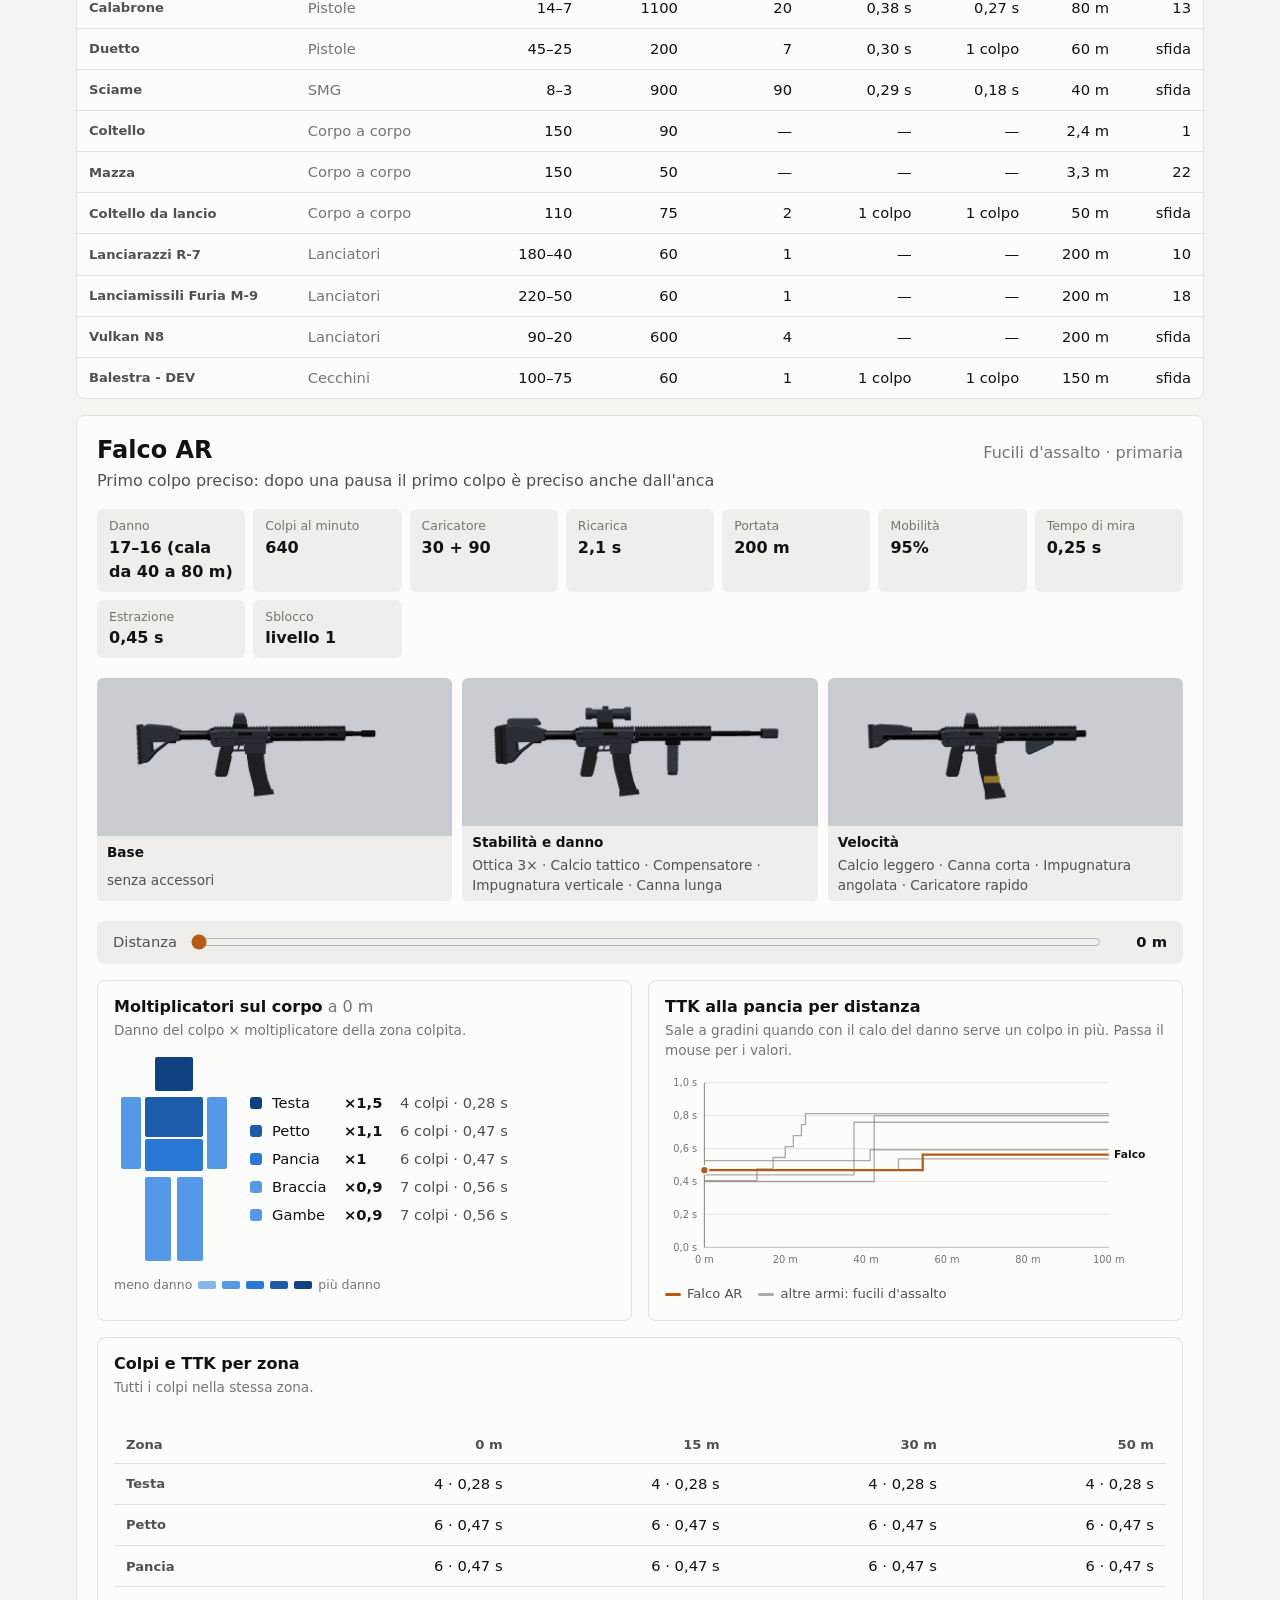
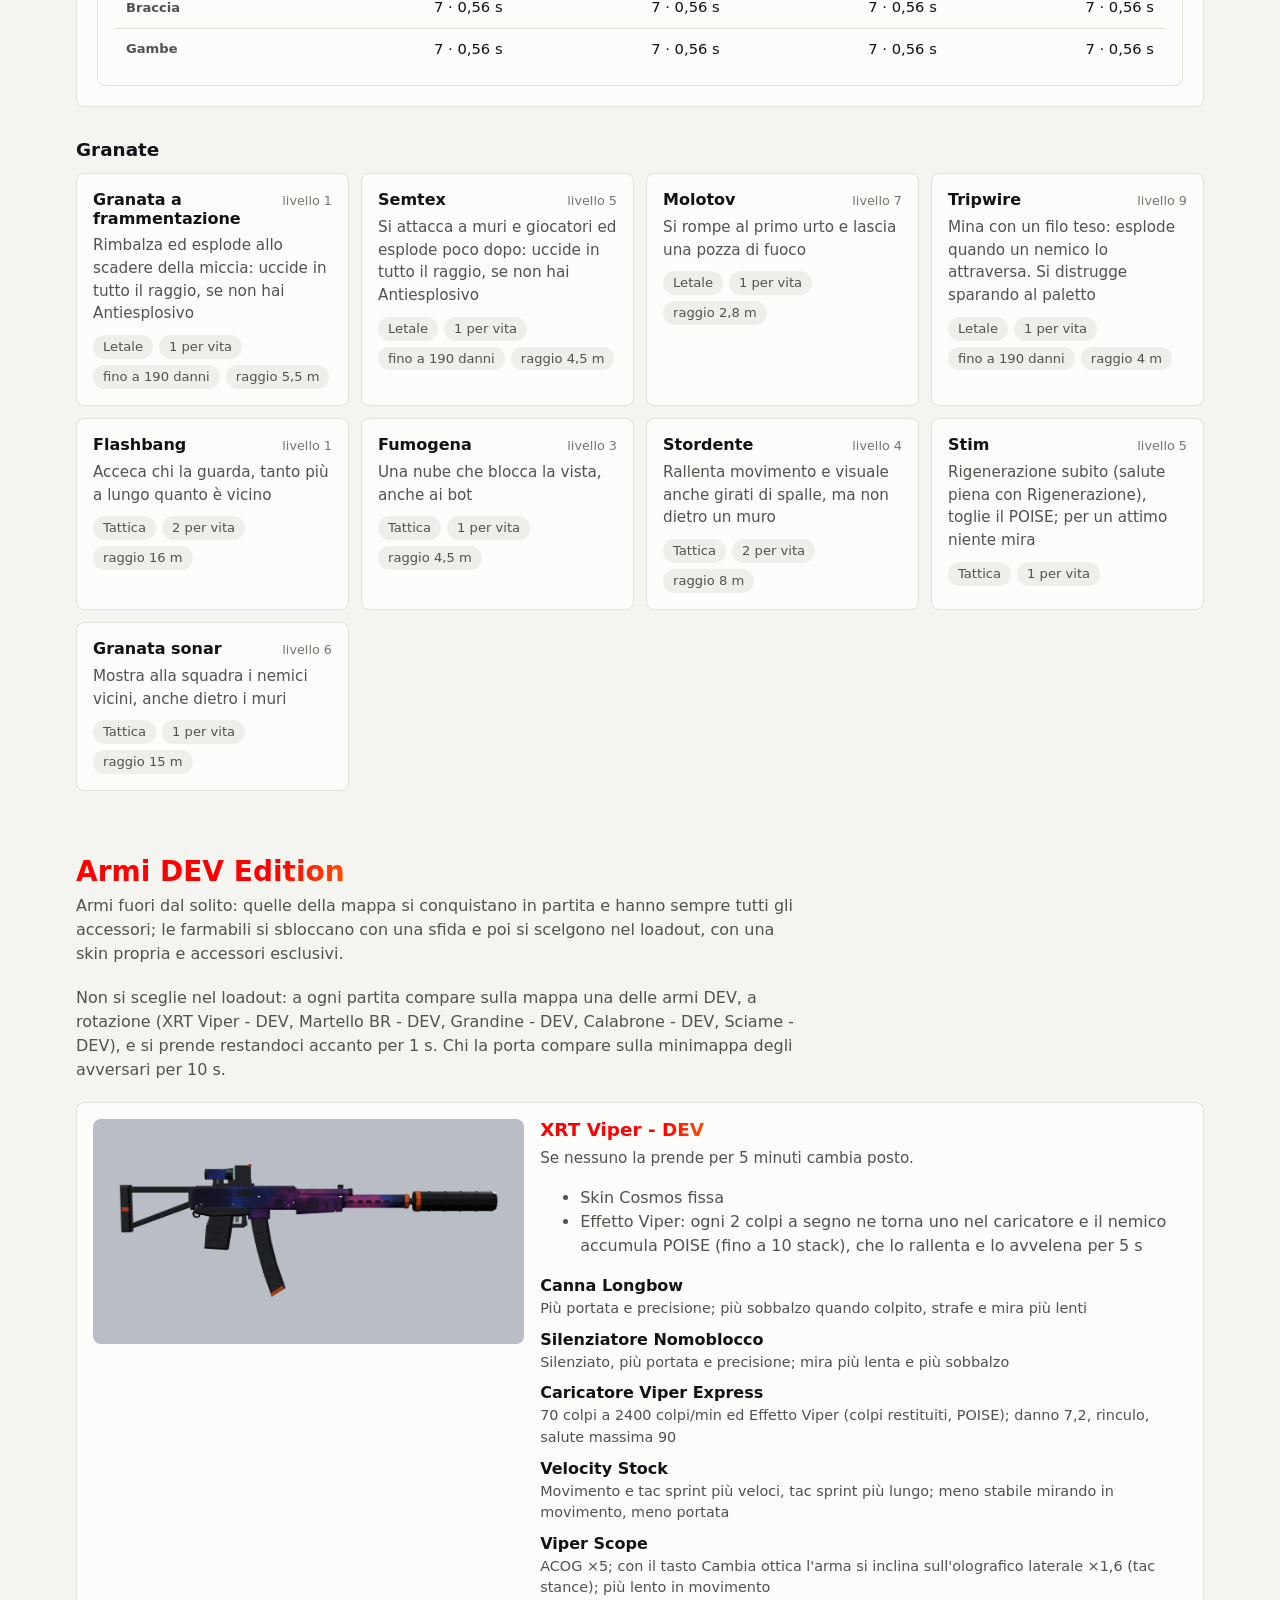
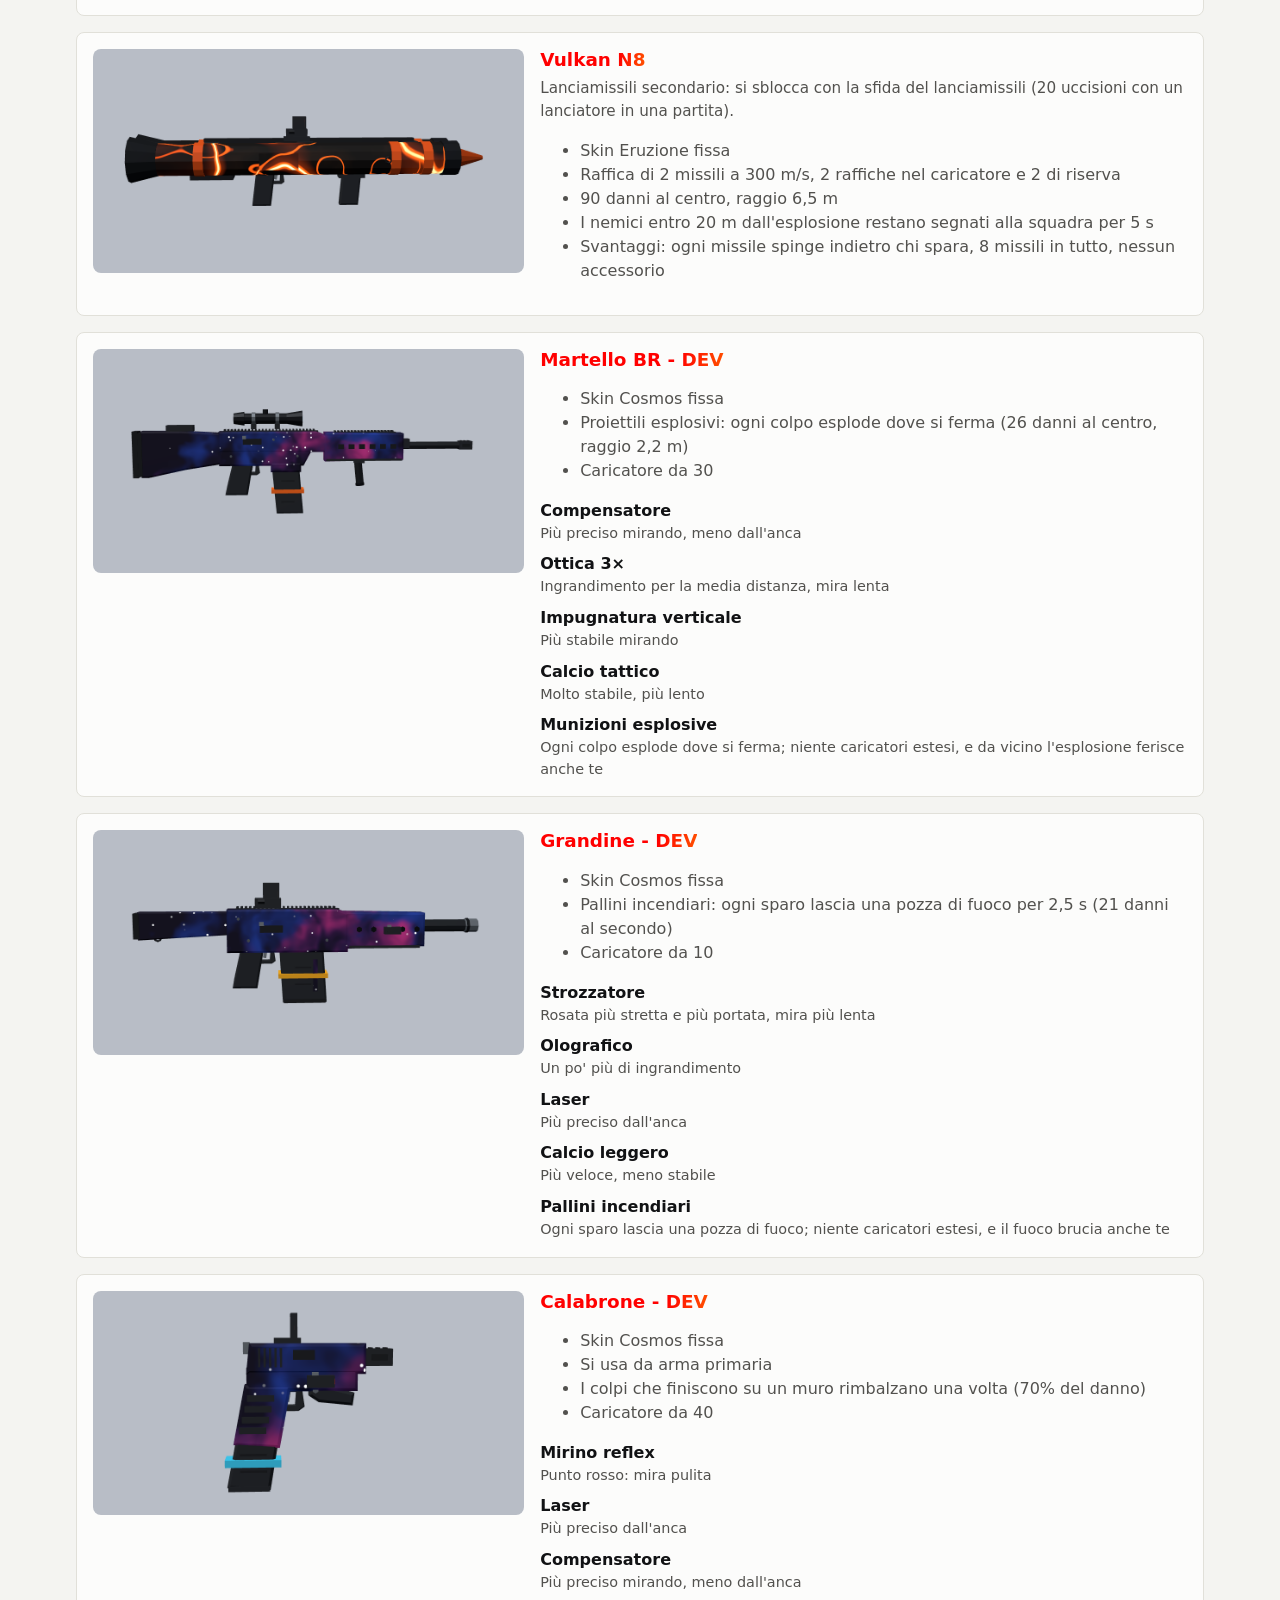
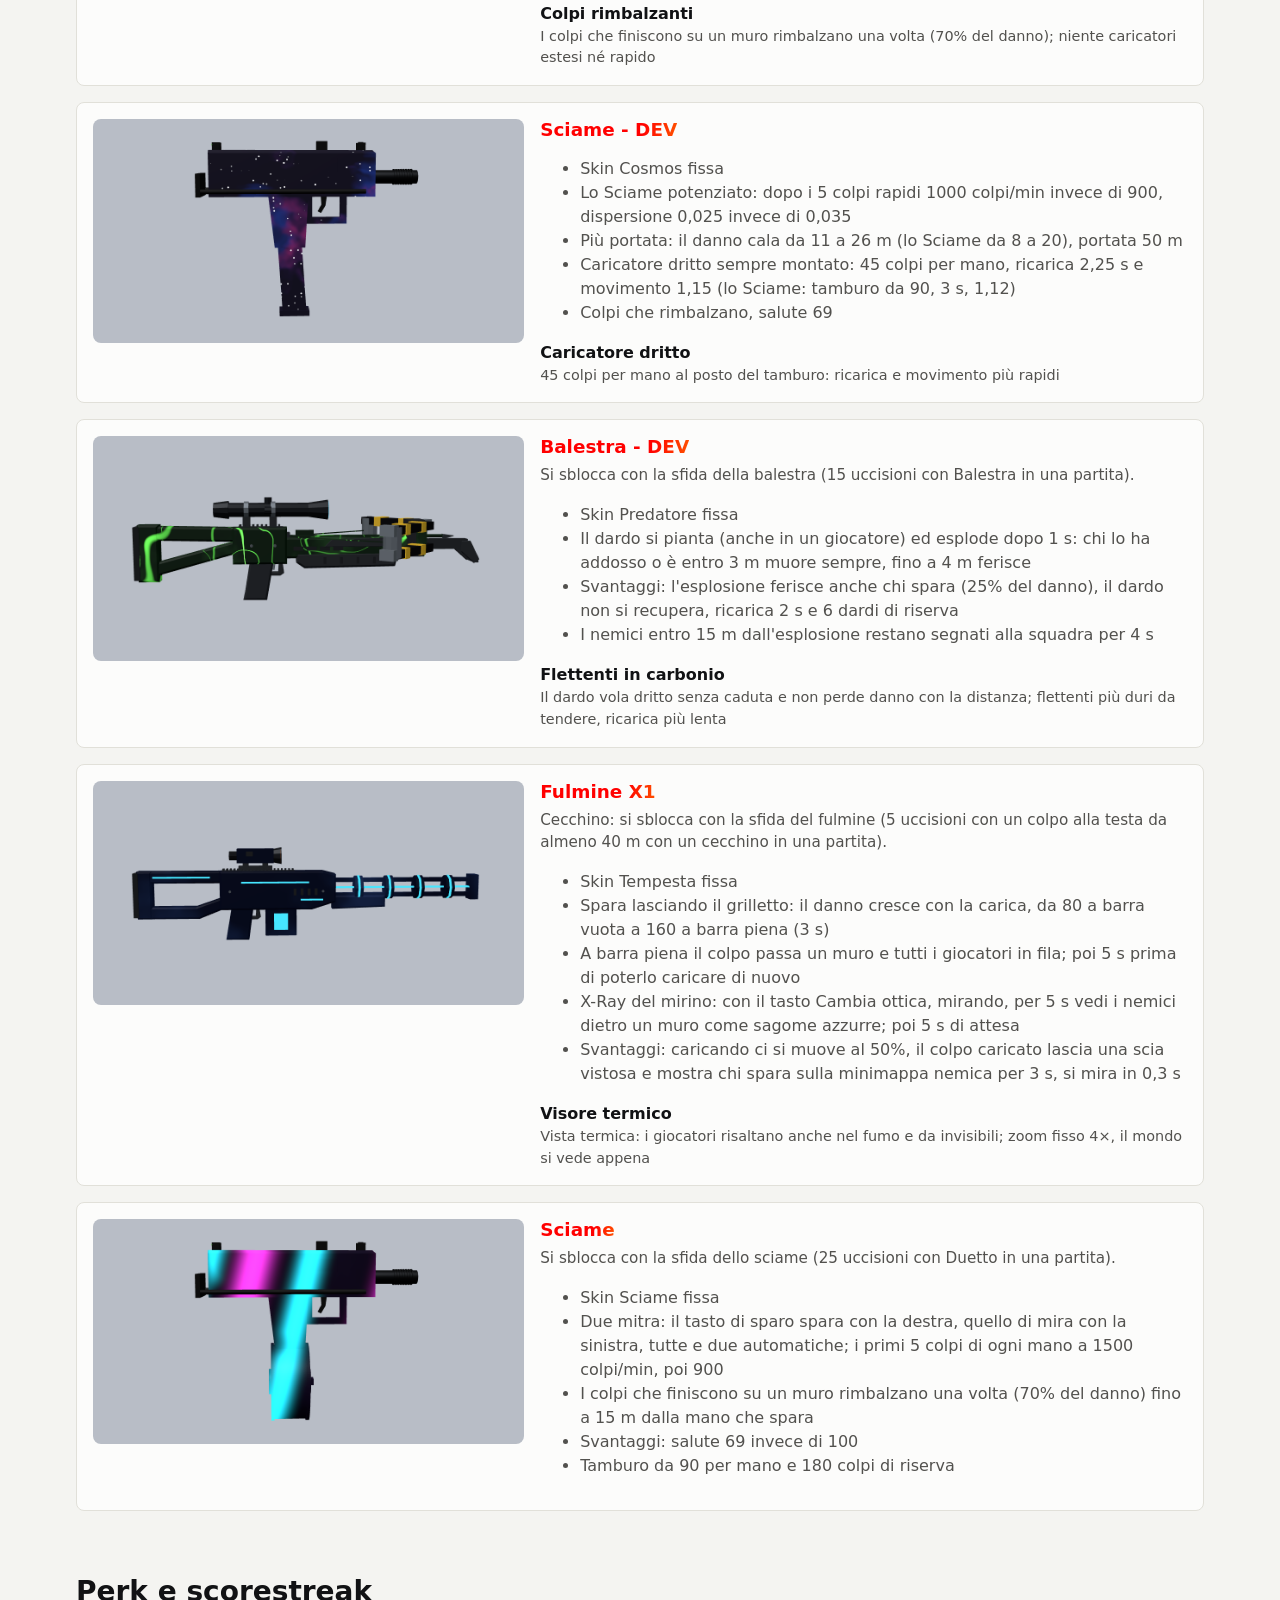
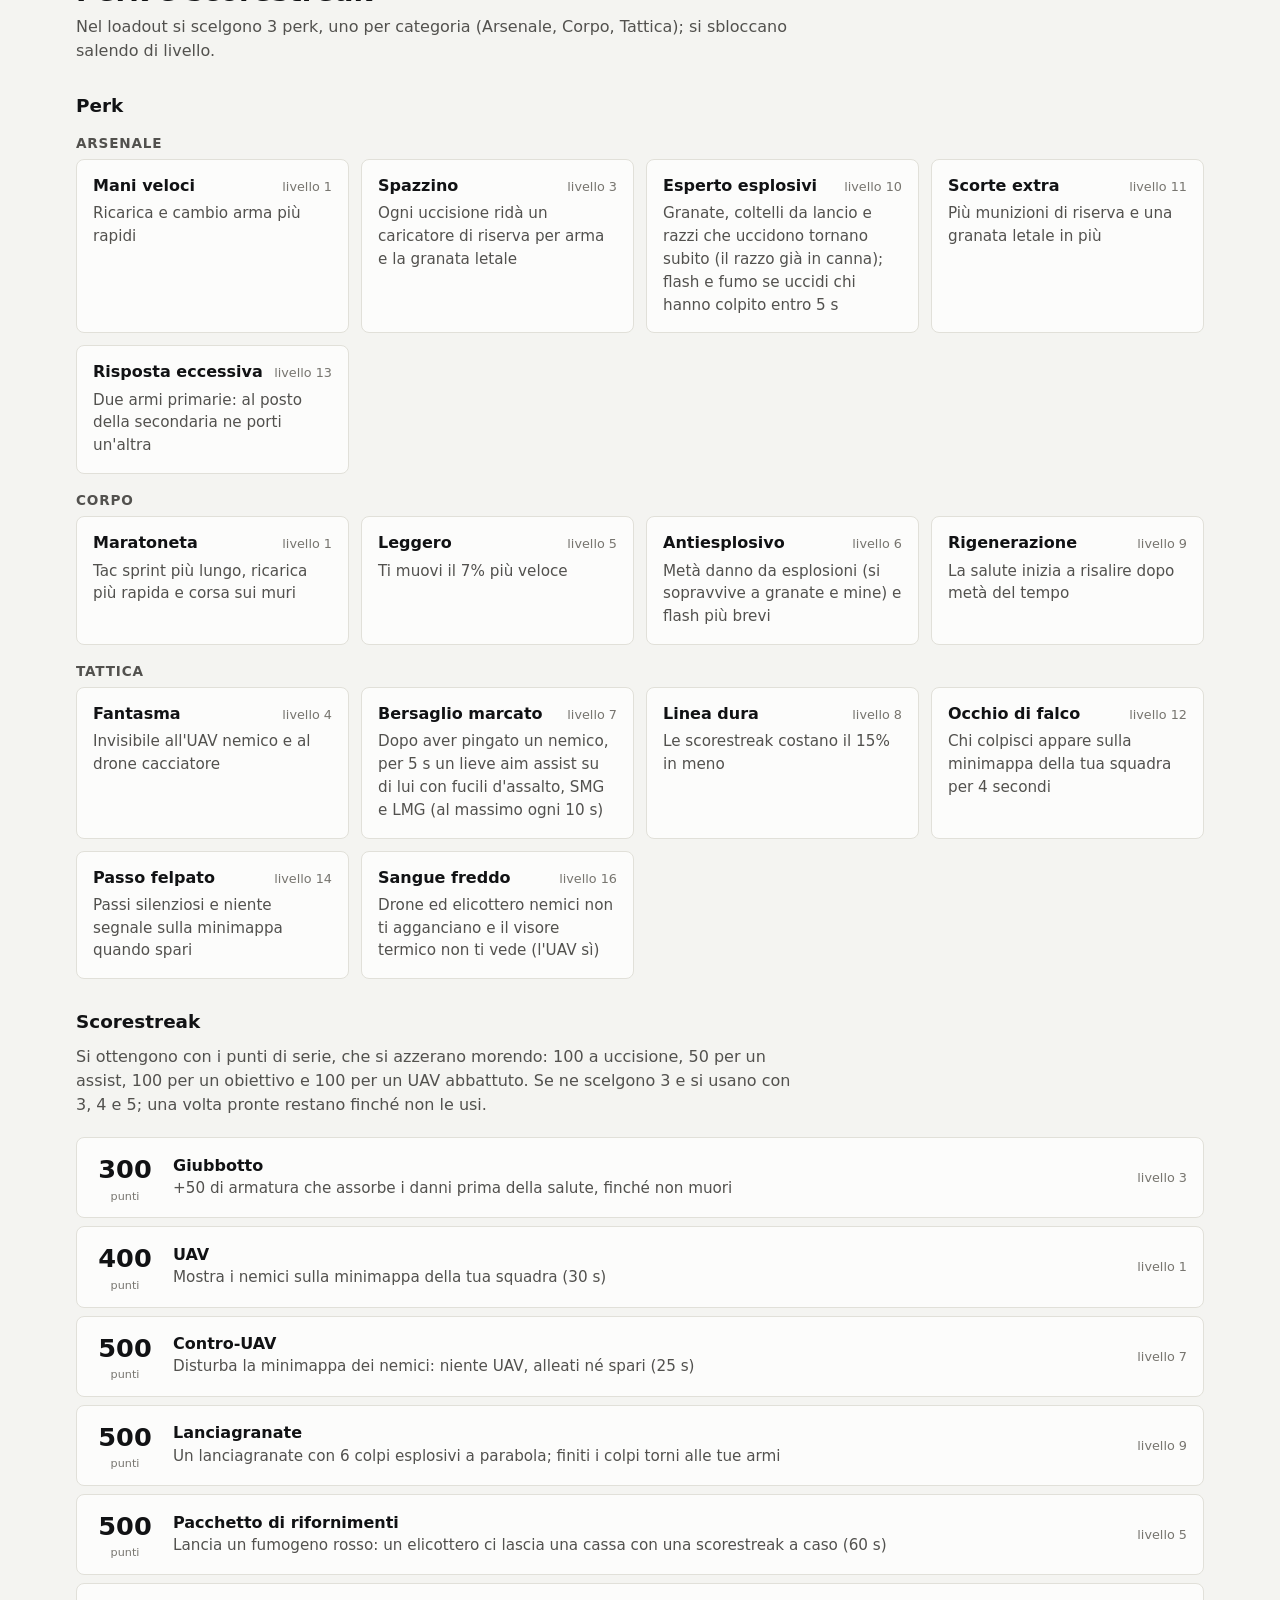
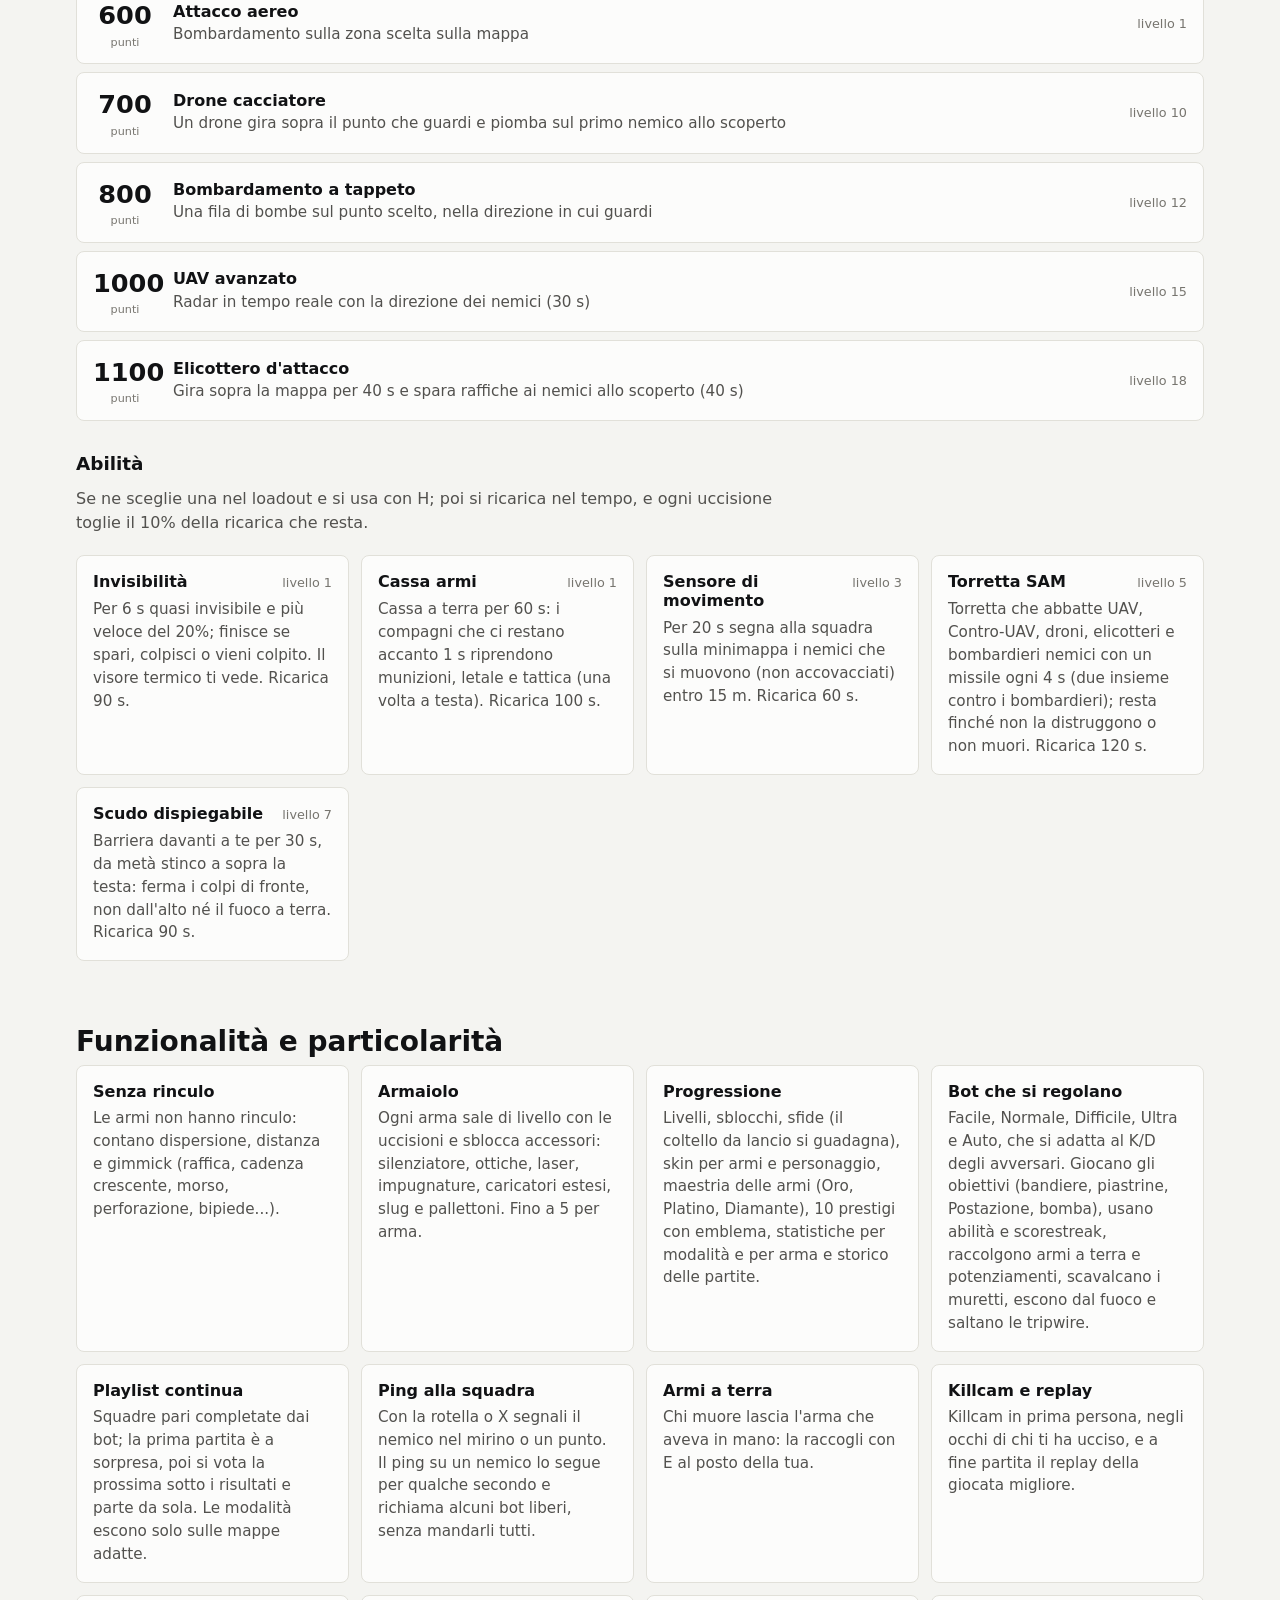
==== commit ced2b266: "Sito aggiornato alla versione 1.20.1" ====
--- a/index.html
+++ b/index.html
@@ -6,7 +6,7 @@
   <title>BS-BlockStrike</title>
   <meta name="description" content="FPS multiplayer a blocchi per giocare tra amici con il launcher per Windows: mappe, modalità, movimento, armi con TTK, perk e scorestreak.">
   <link rel="icon" href="icona.svg" type="image/svg+xml">
-  <meta name="versione-dati" content="924ffd44ab">
+  <meta name="versione-dati" content="655f85ebca">
   <link rel="stylesheet" href="stile.css?v=25d6c3c2ed">
   <script>
     // Tema scelto a mano (pulsante in alto): applicato prima del disegno per non lampeggiare
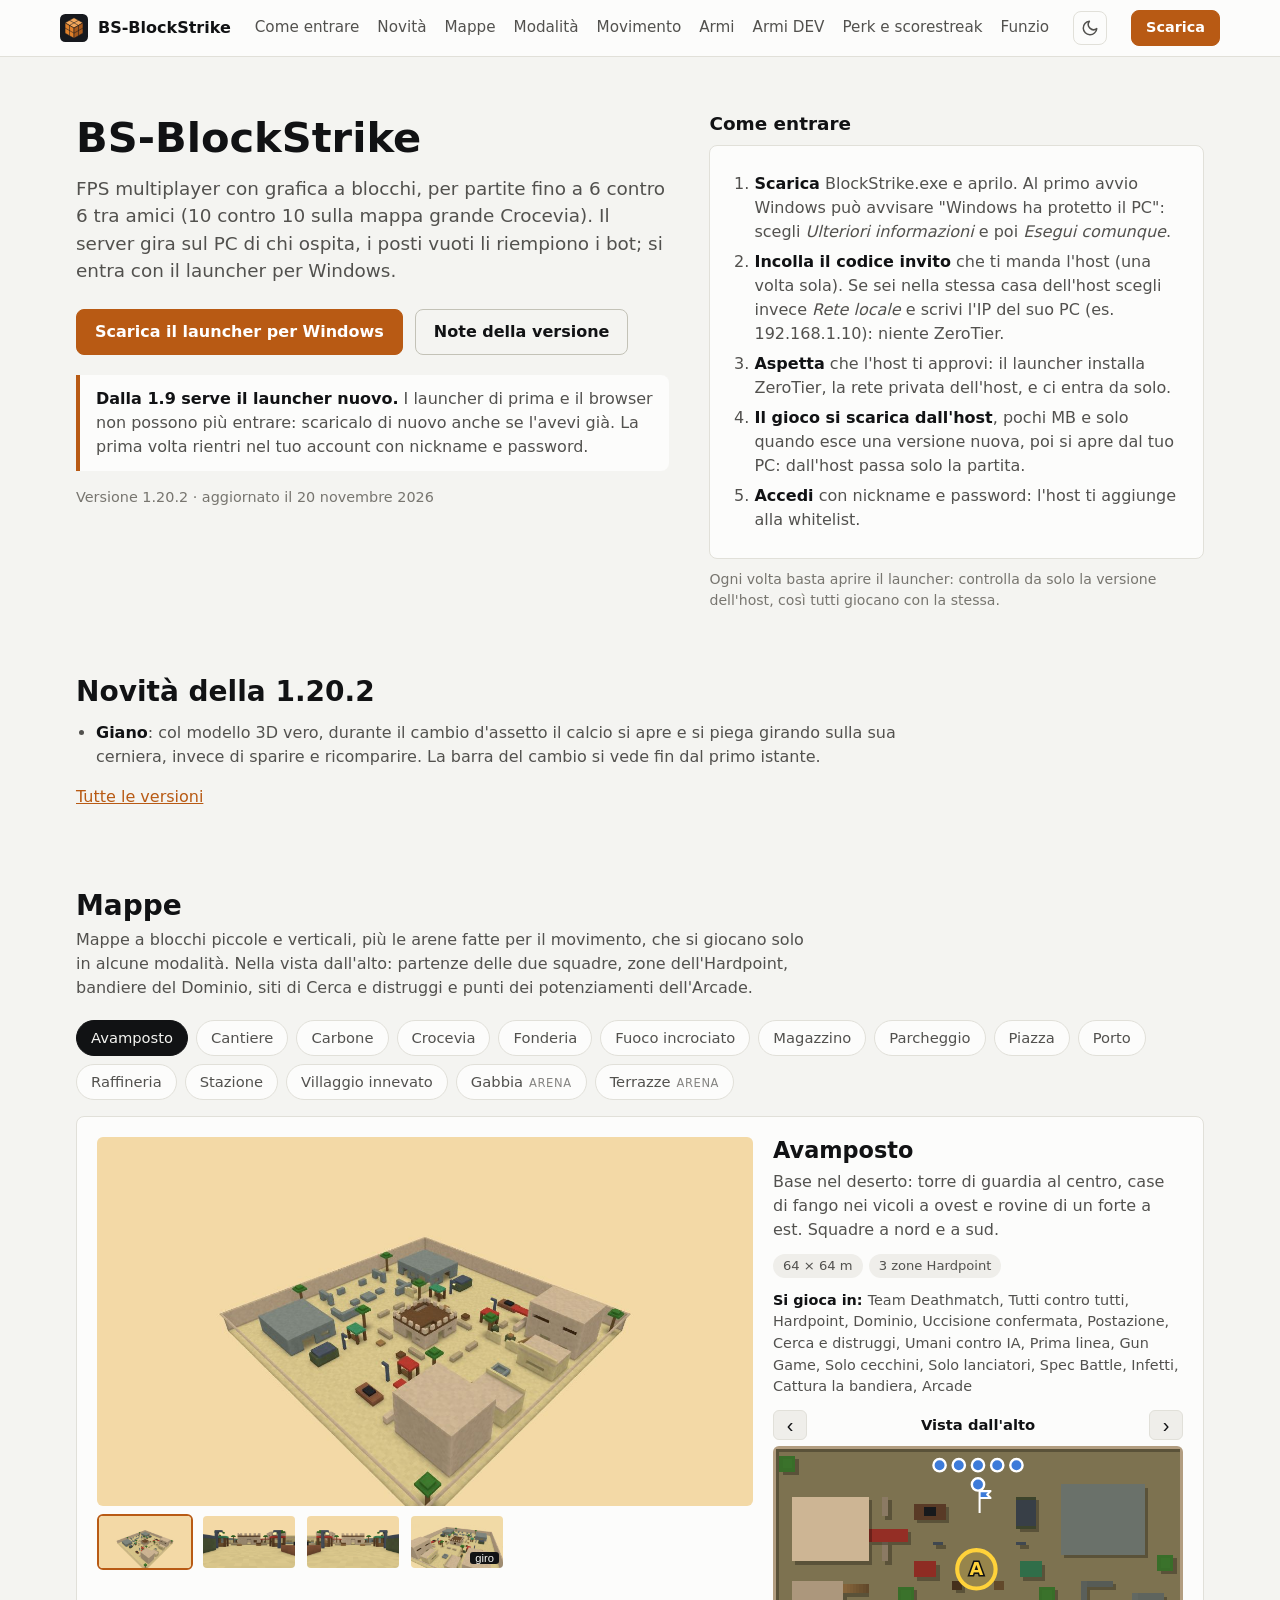
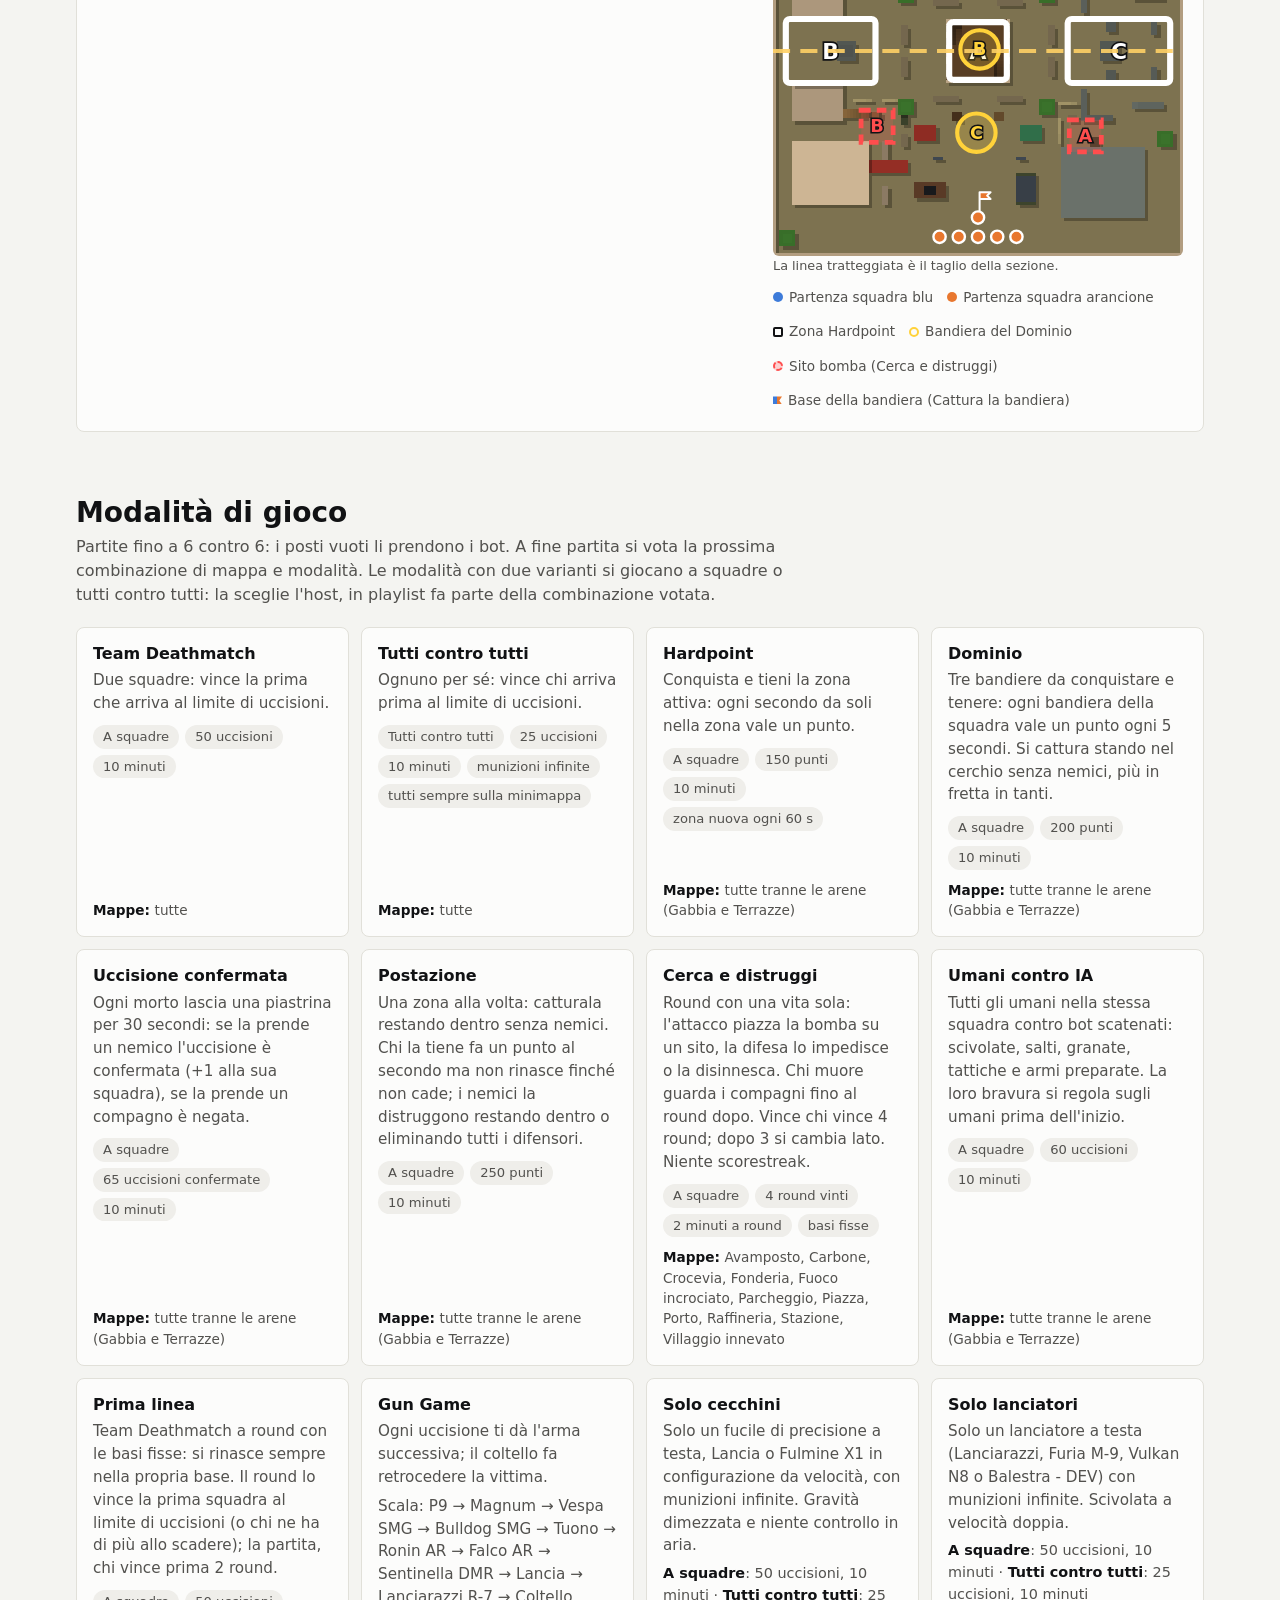
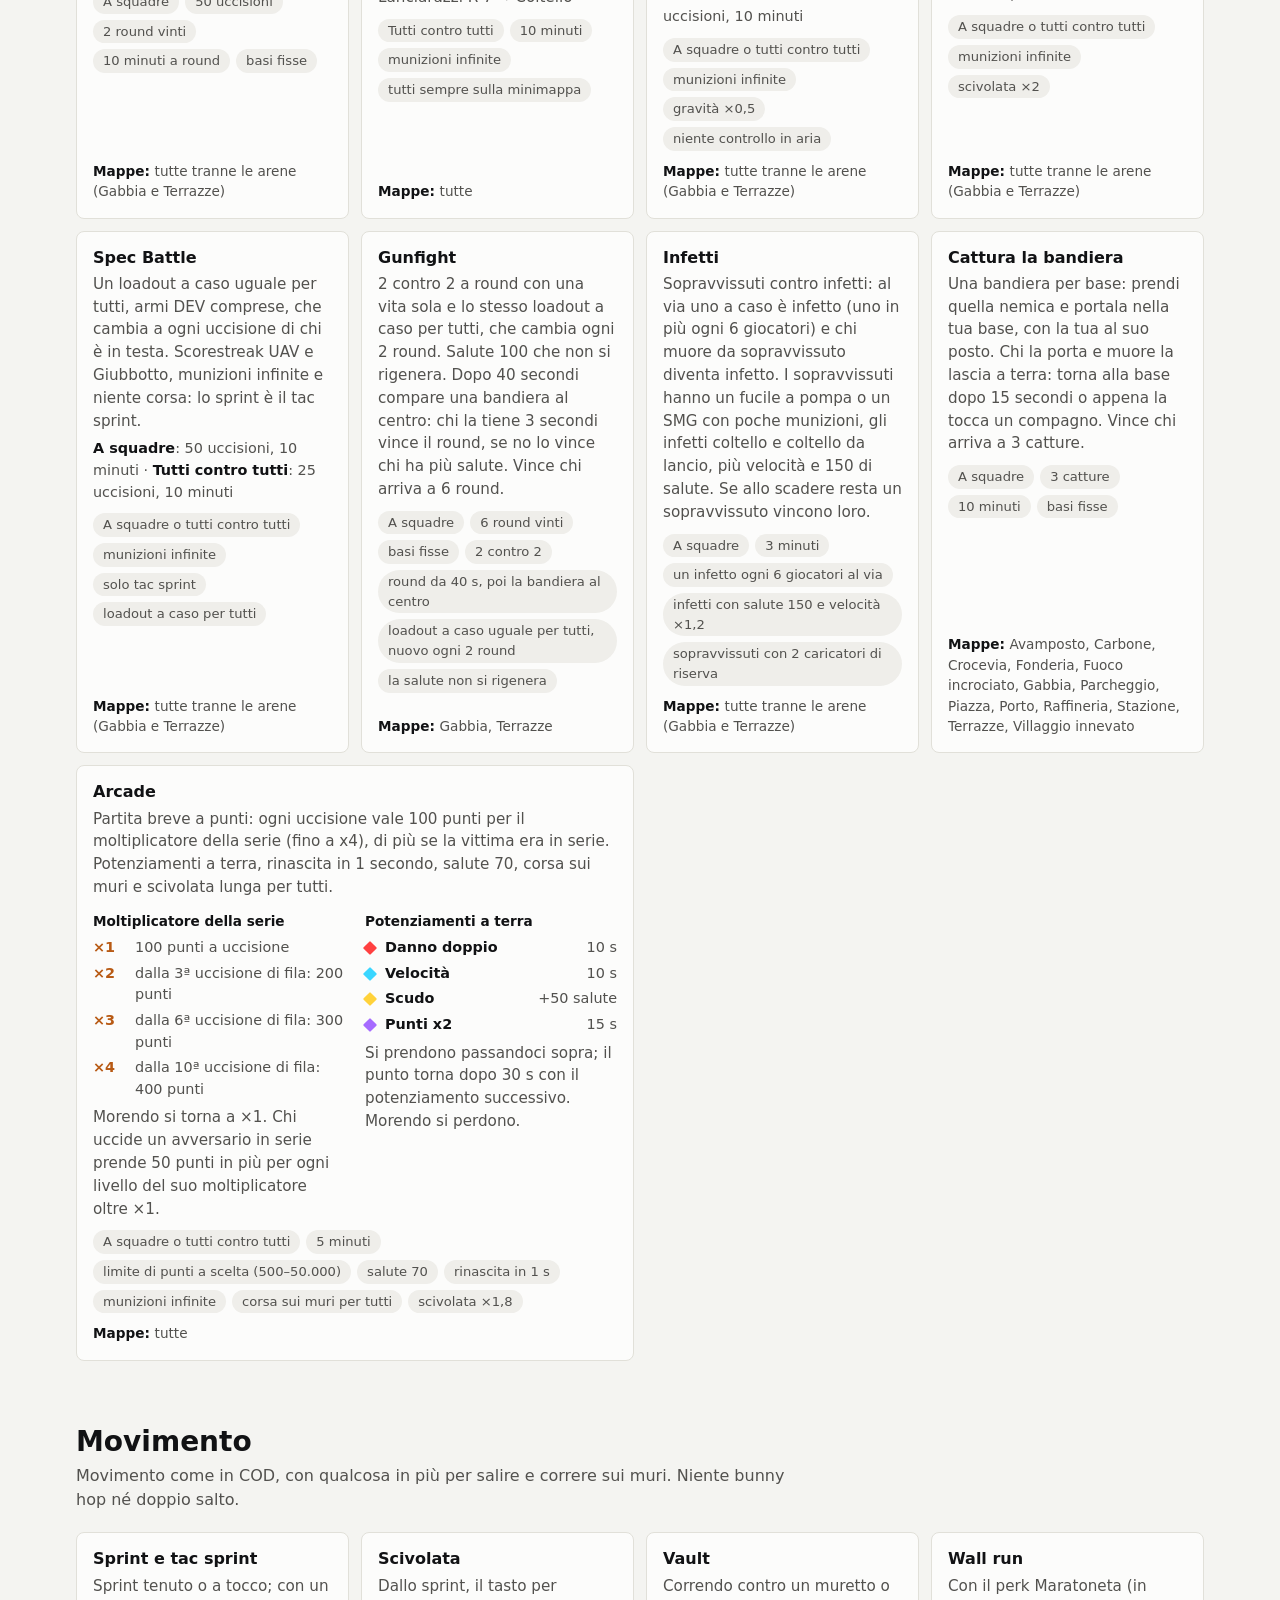
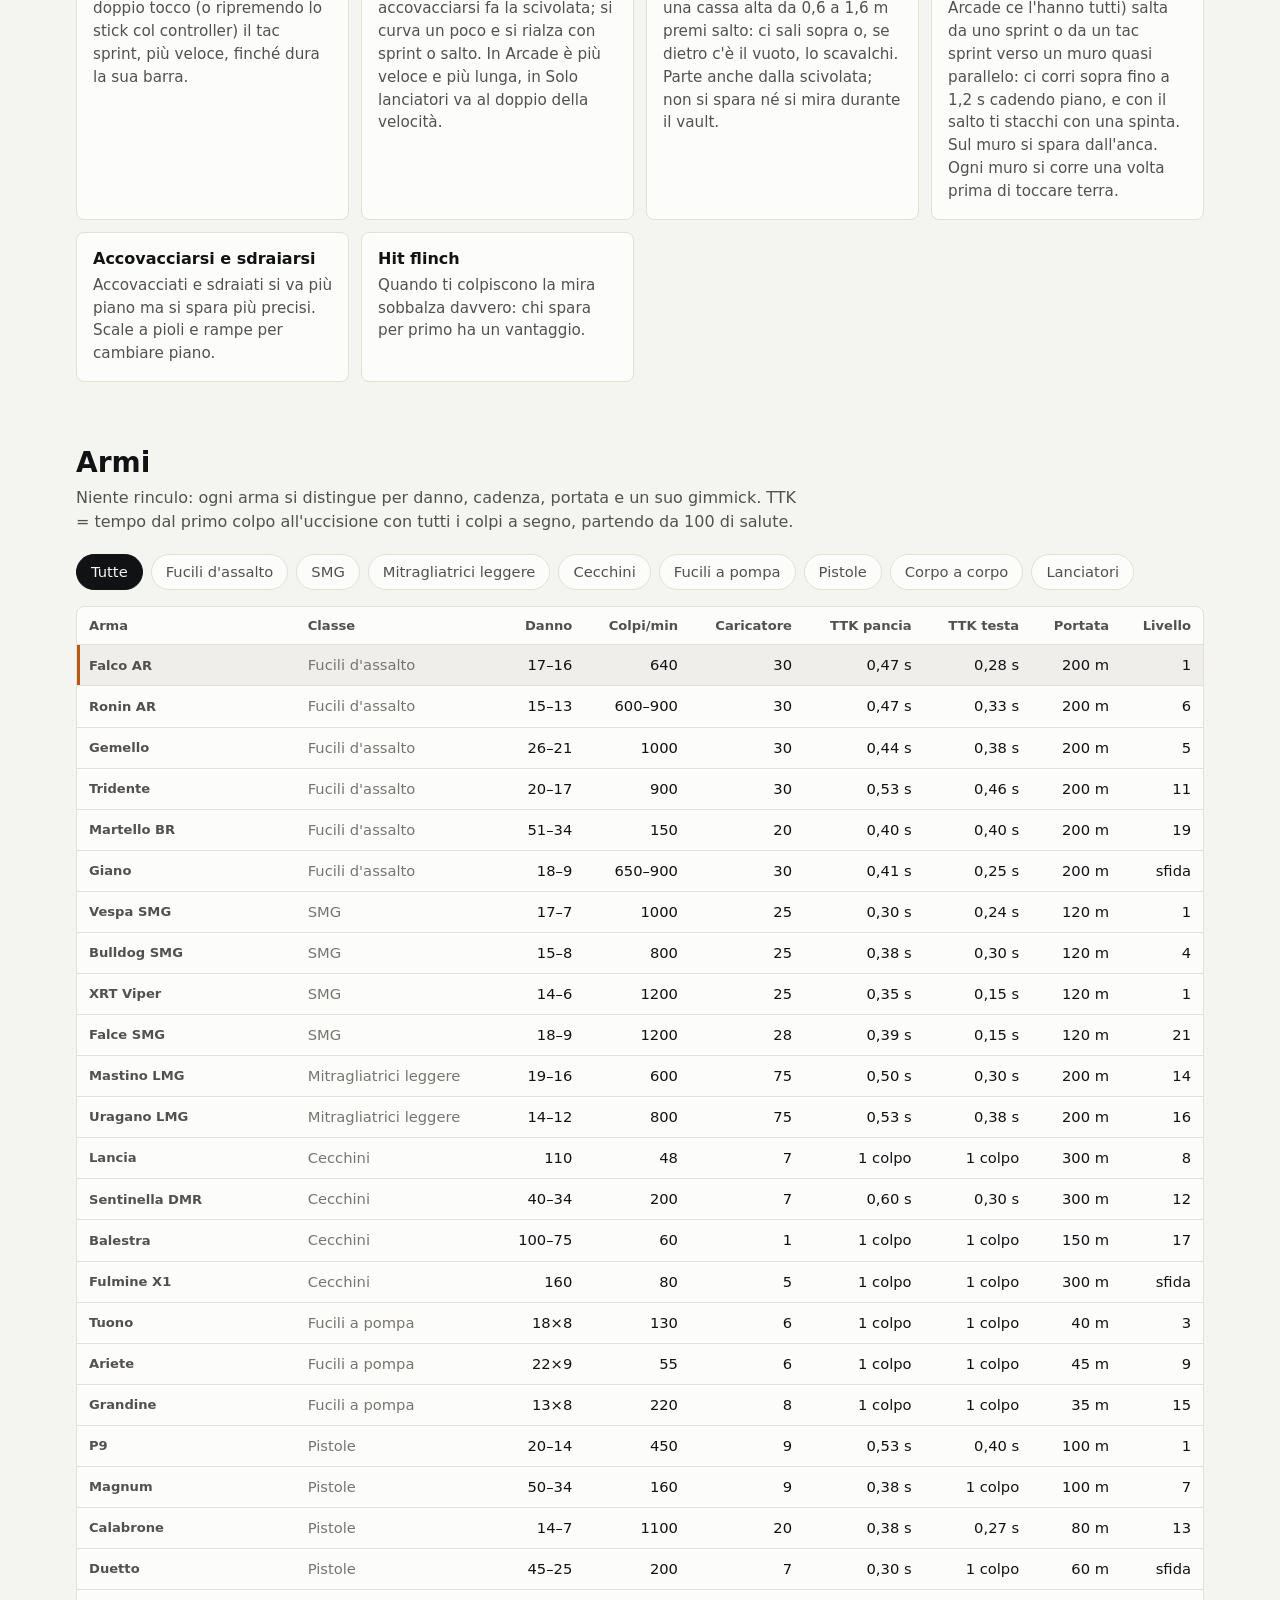
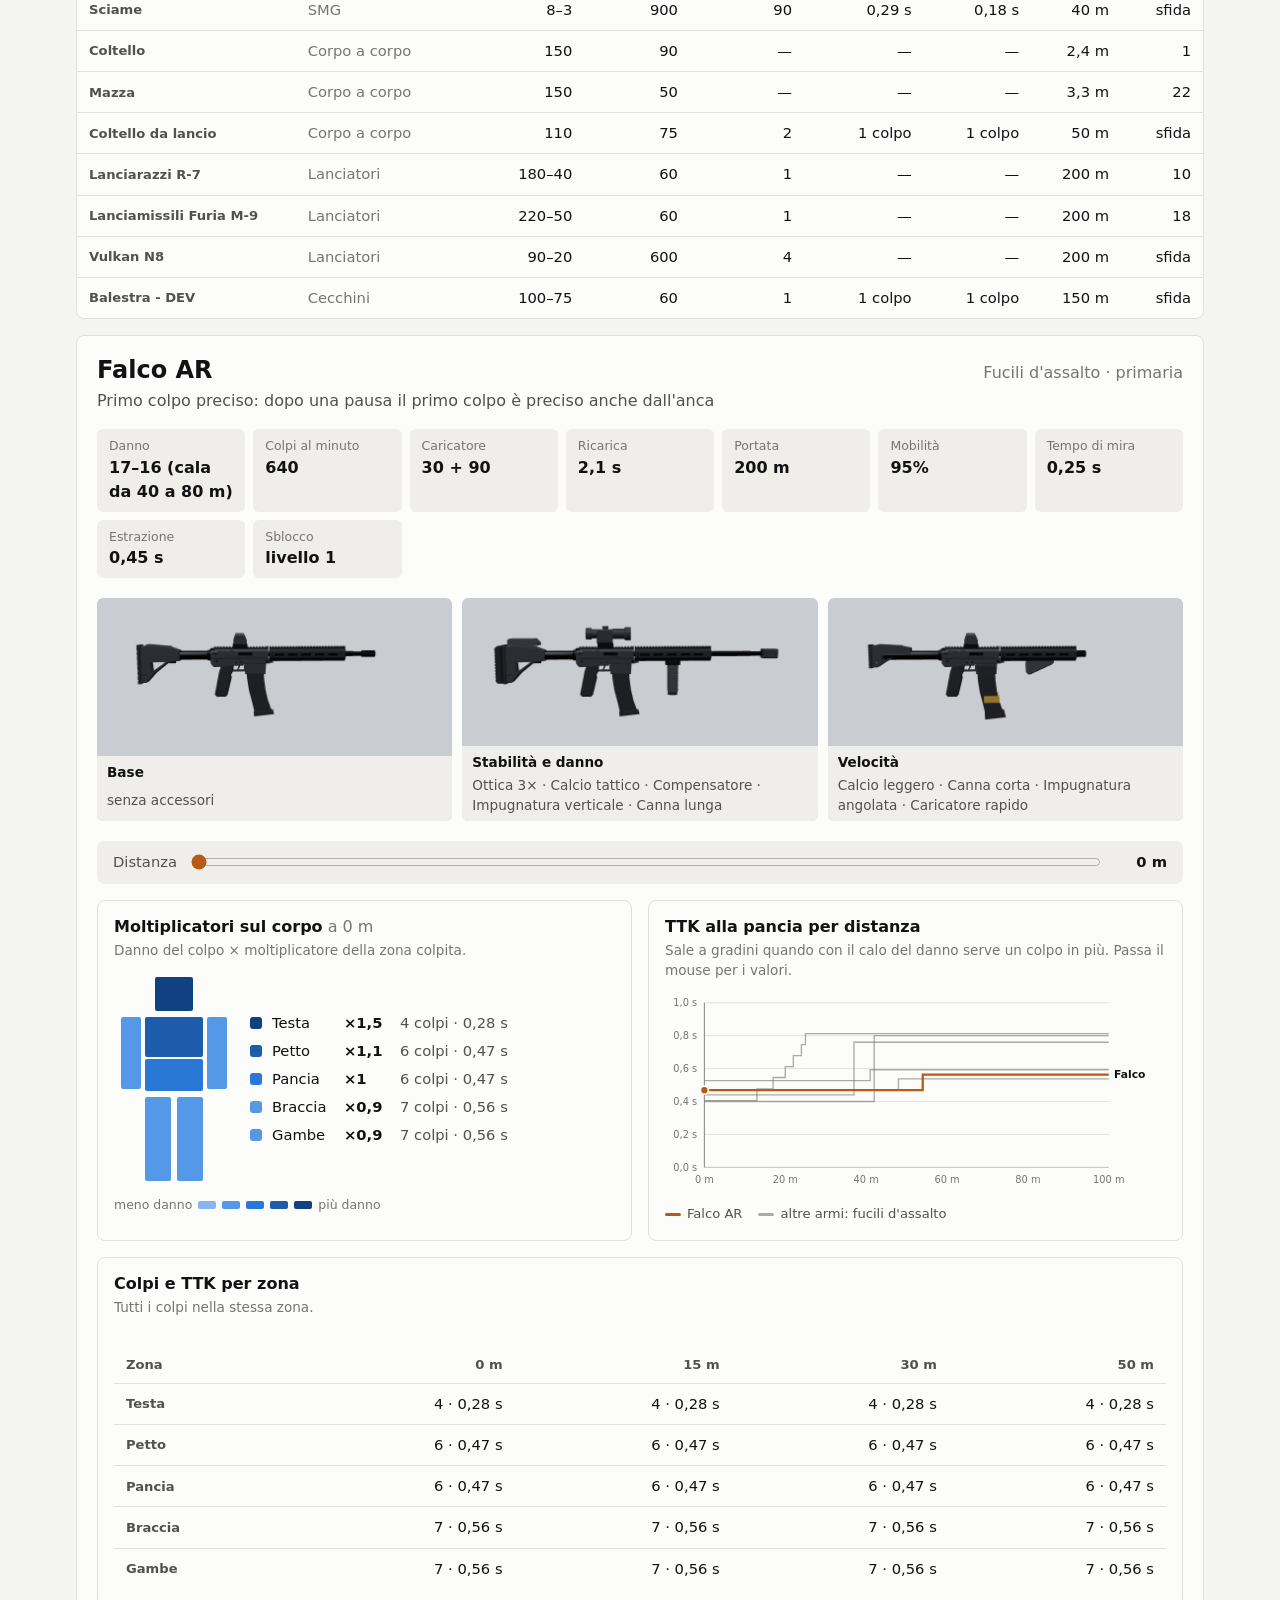
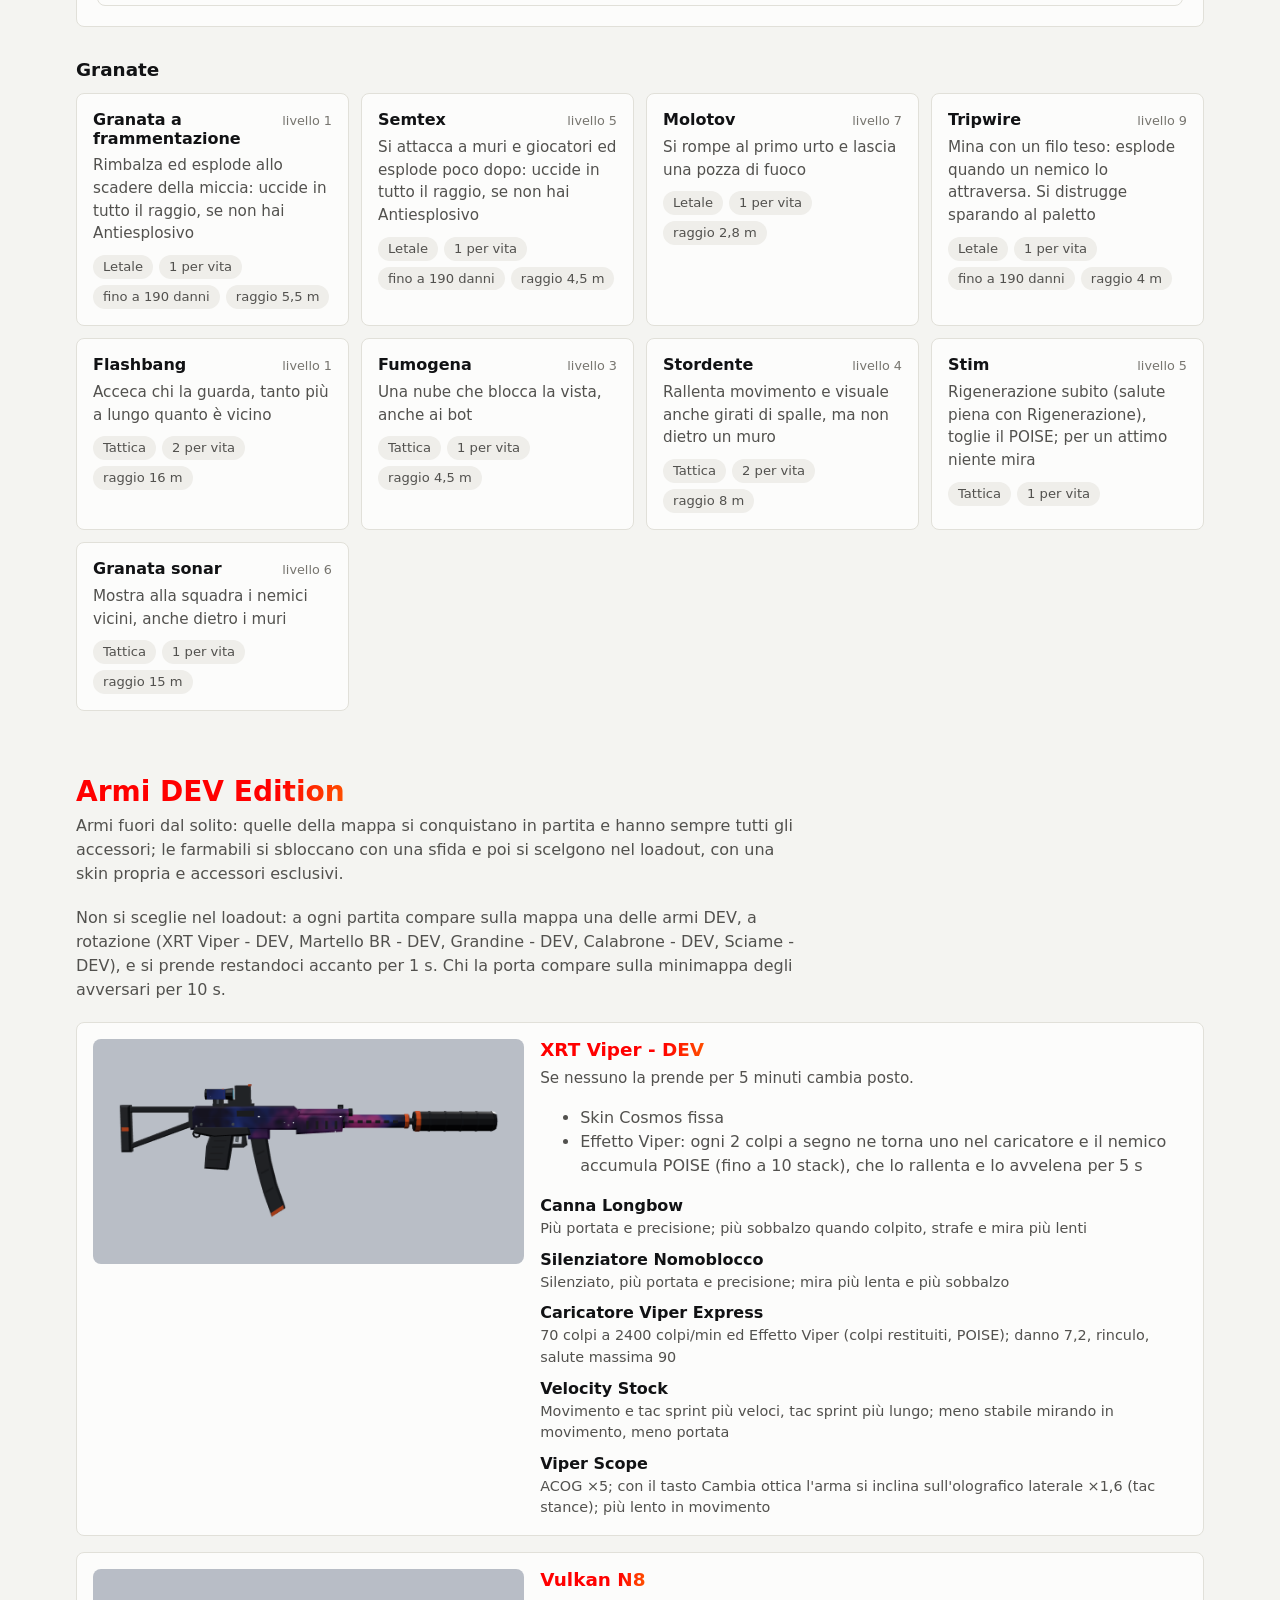
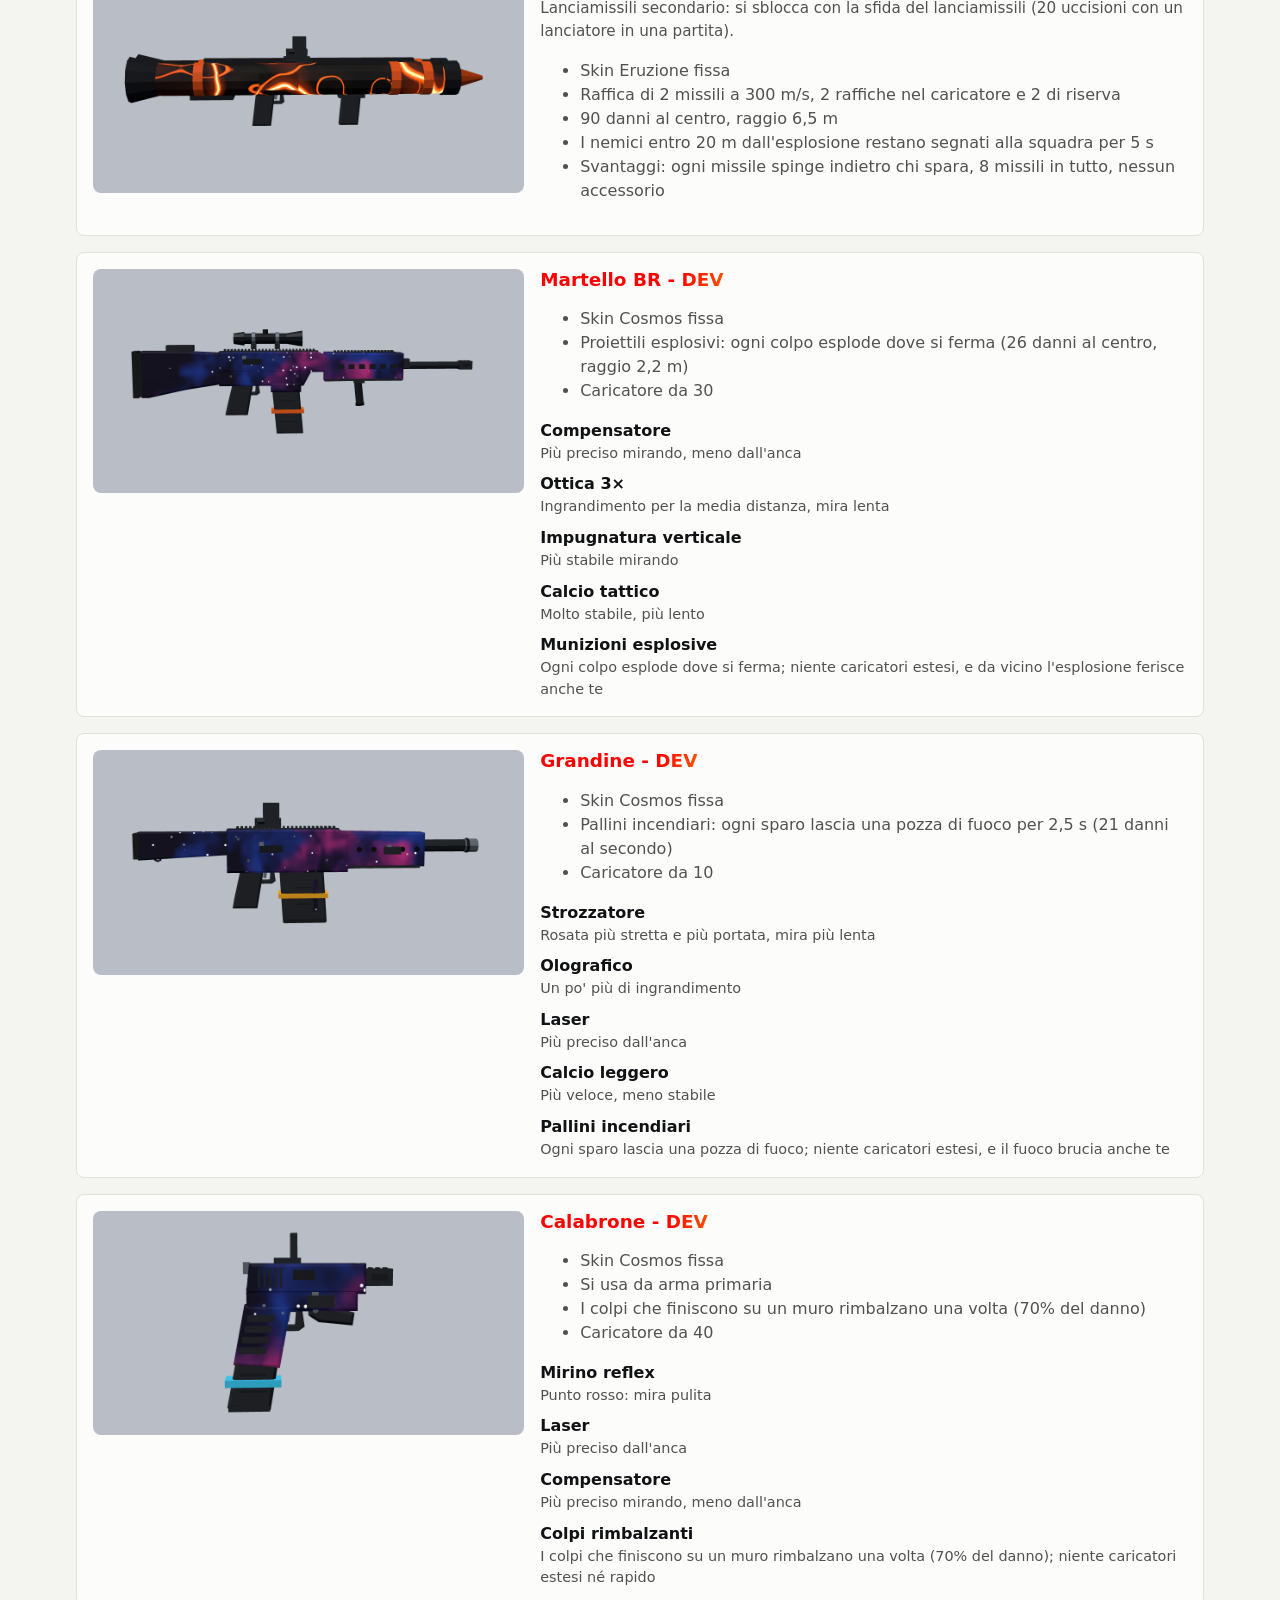
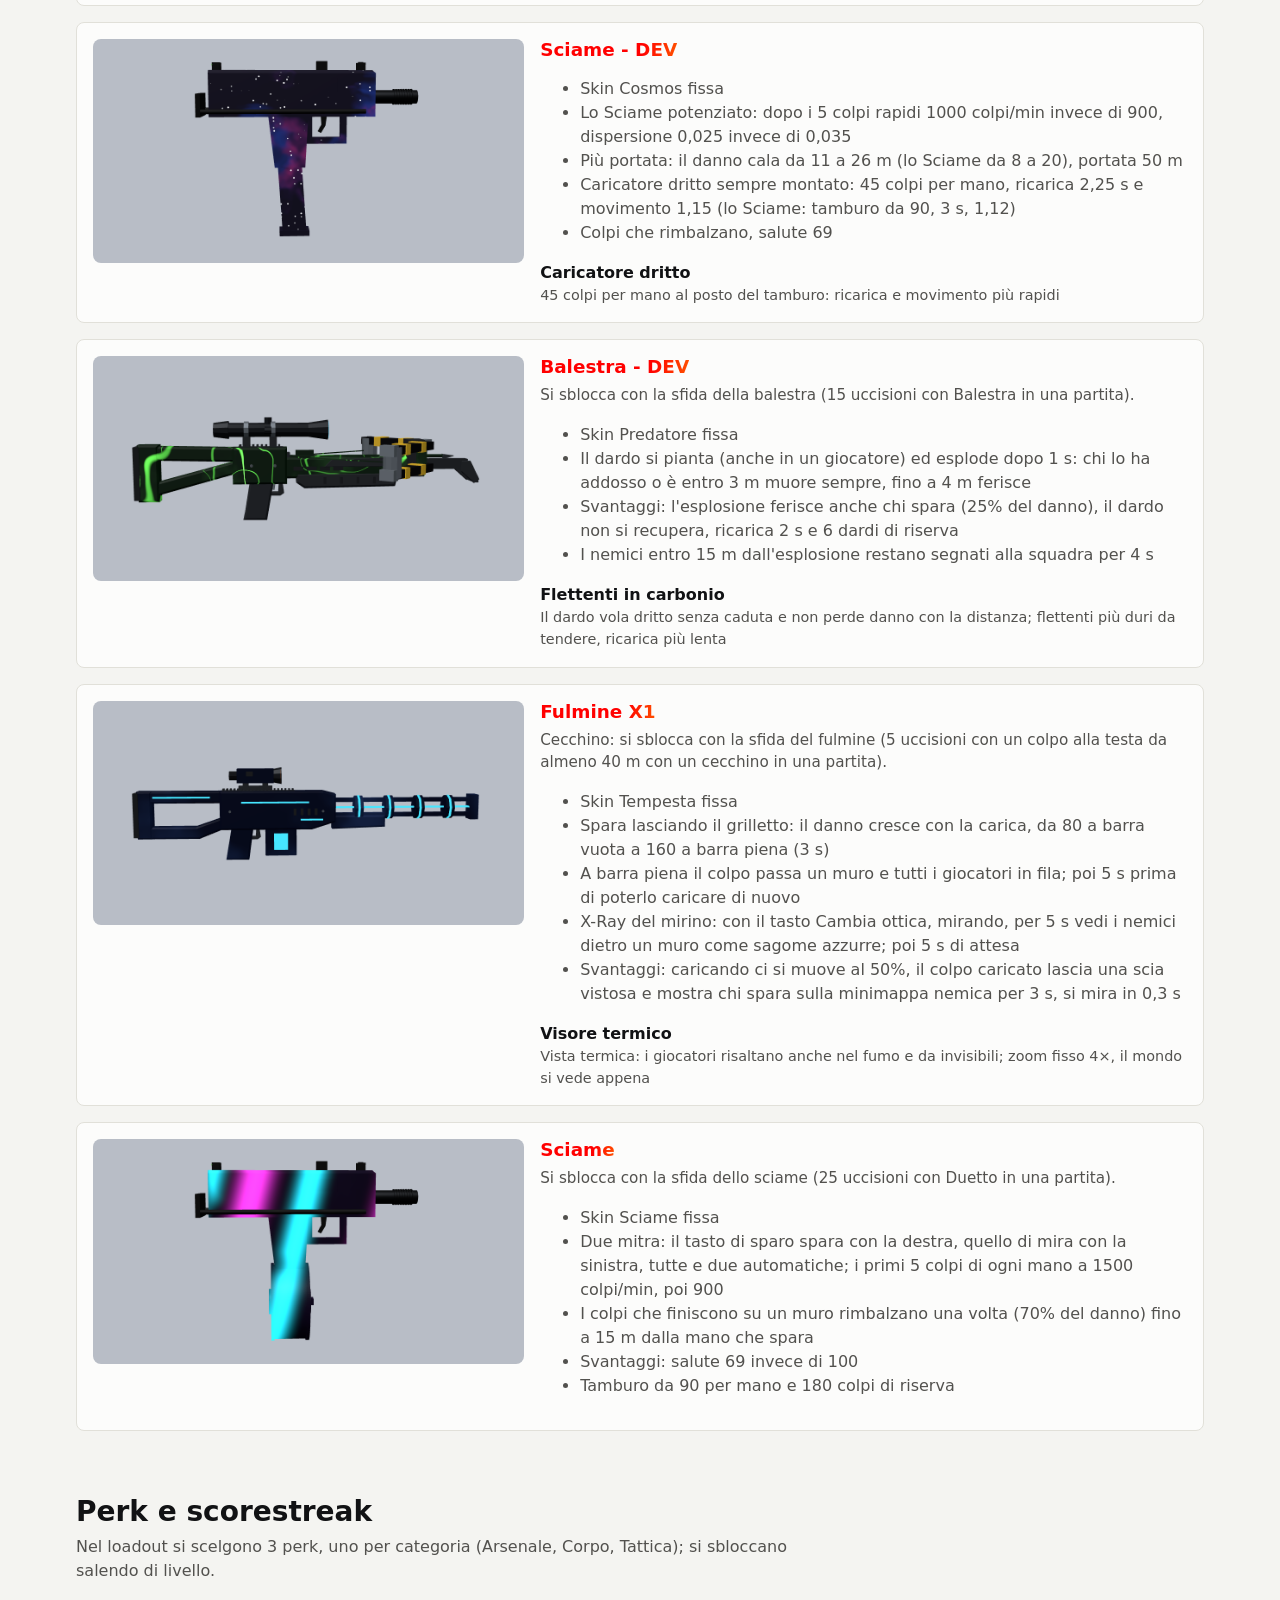
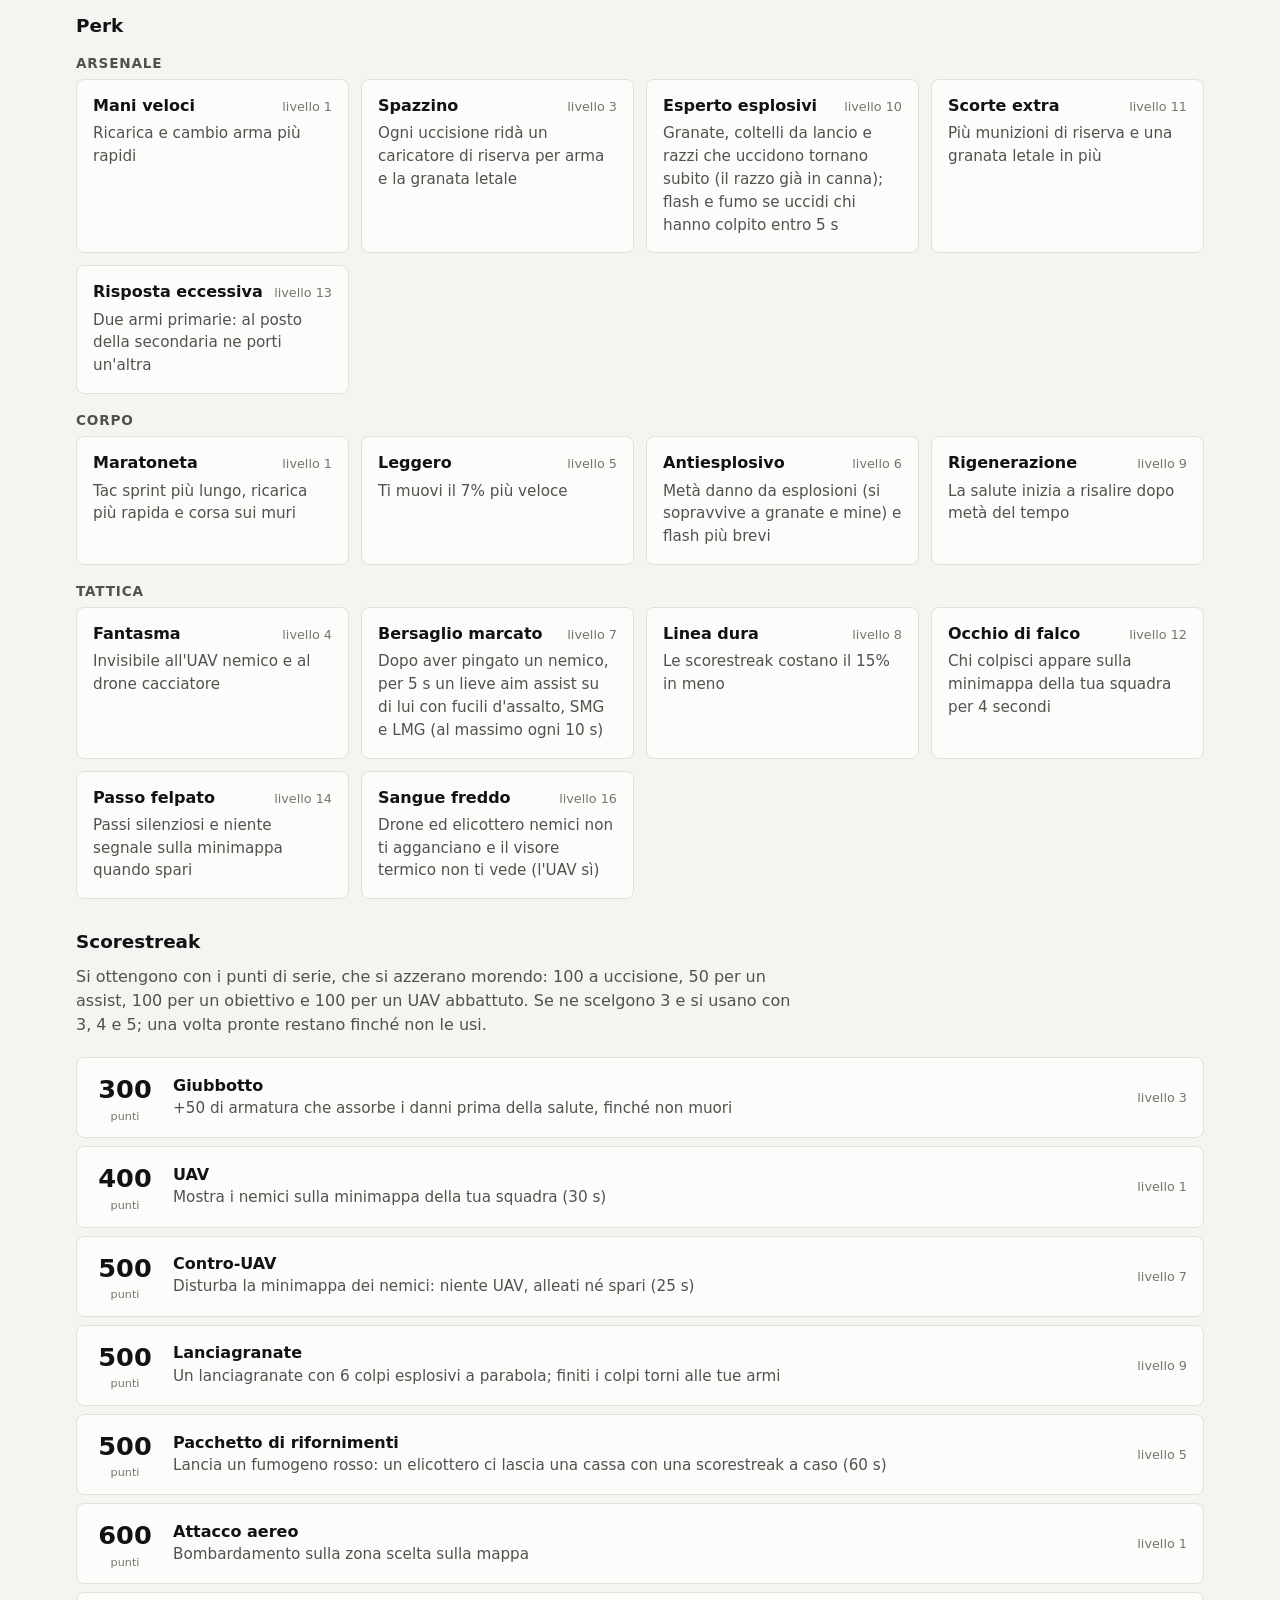
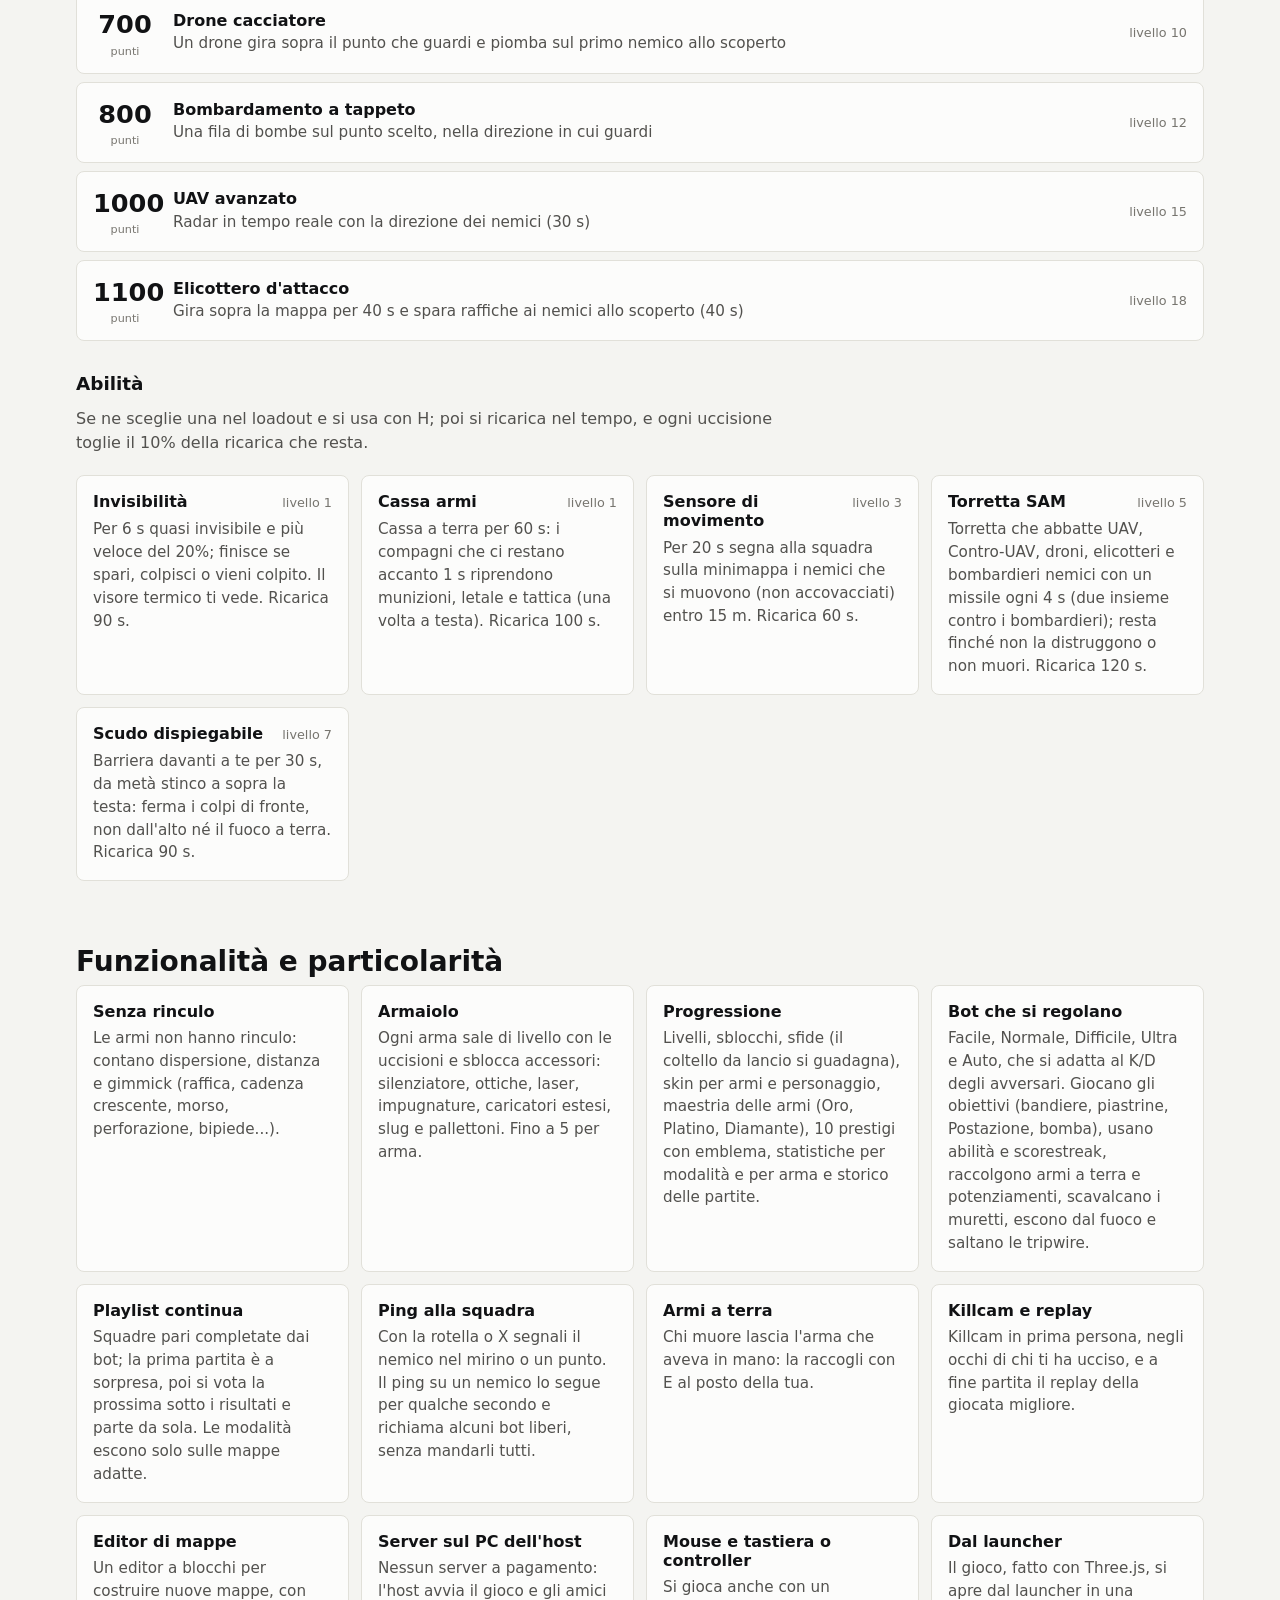
==== commit 29736538: "Sito aggiornato alla versione 1.20.2" ====
--- a/index.html
+++ b/index.html
@@ -6,7 +6,7 @@
   <title>BS-BlockStrike</title>
   <meta name="description" content="FPS multiplayer a blocchi per giocare tra amici con il launcher per Windows: mappe, modalità, movimento, armi con TTK, perk e scorestreak.">
   <link rel="icon" href="icona.svg" type="image/svg+xml">
-  <meta name="versione-dati" content="655f85ebca">
+  <meta name="versione-dati" content="1d13eb786a">
   <link rel="stylesheet" href="stile.css?v=25d6c3c2ed">
   <script>
     // Tema scelto a mano (pulsante in alto): applicato prima del disegno per non lampeggiare
@@ -145,6 +145,6 @@
   </footer>
 
   <div class="suggerimento" id="suggerimento" role="status" hidden></div>
-  <script type="module" src="sito.js?v=28310efd04"></script>
+  <script type="module" src="sito.js?v=14fe174b53"></script>
 </body>
 </html>
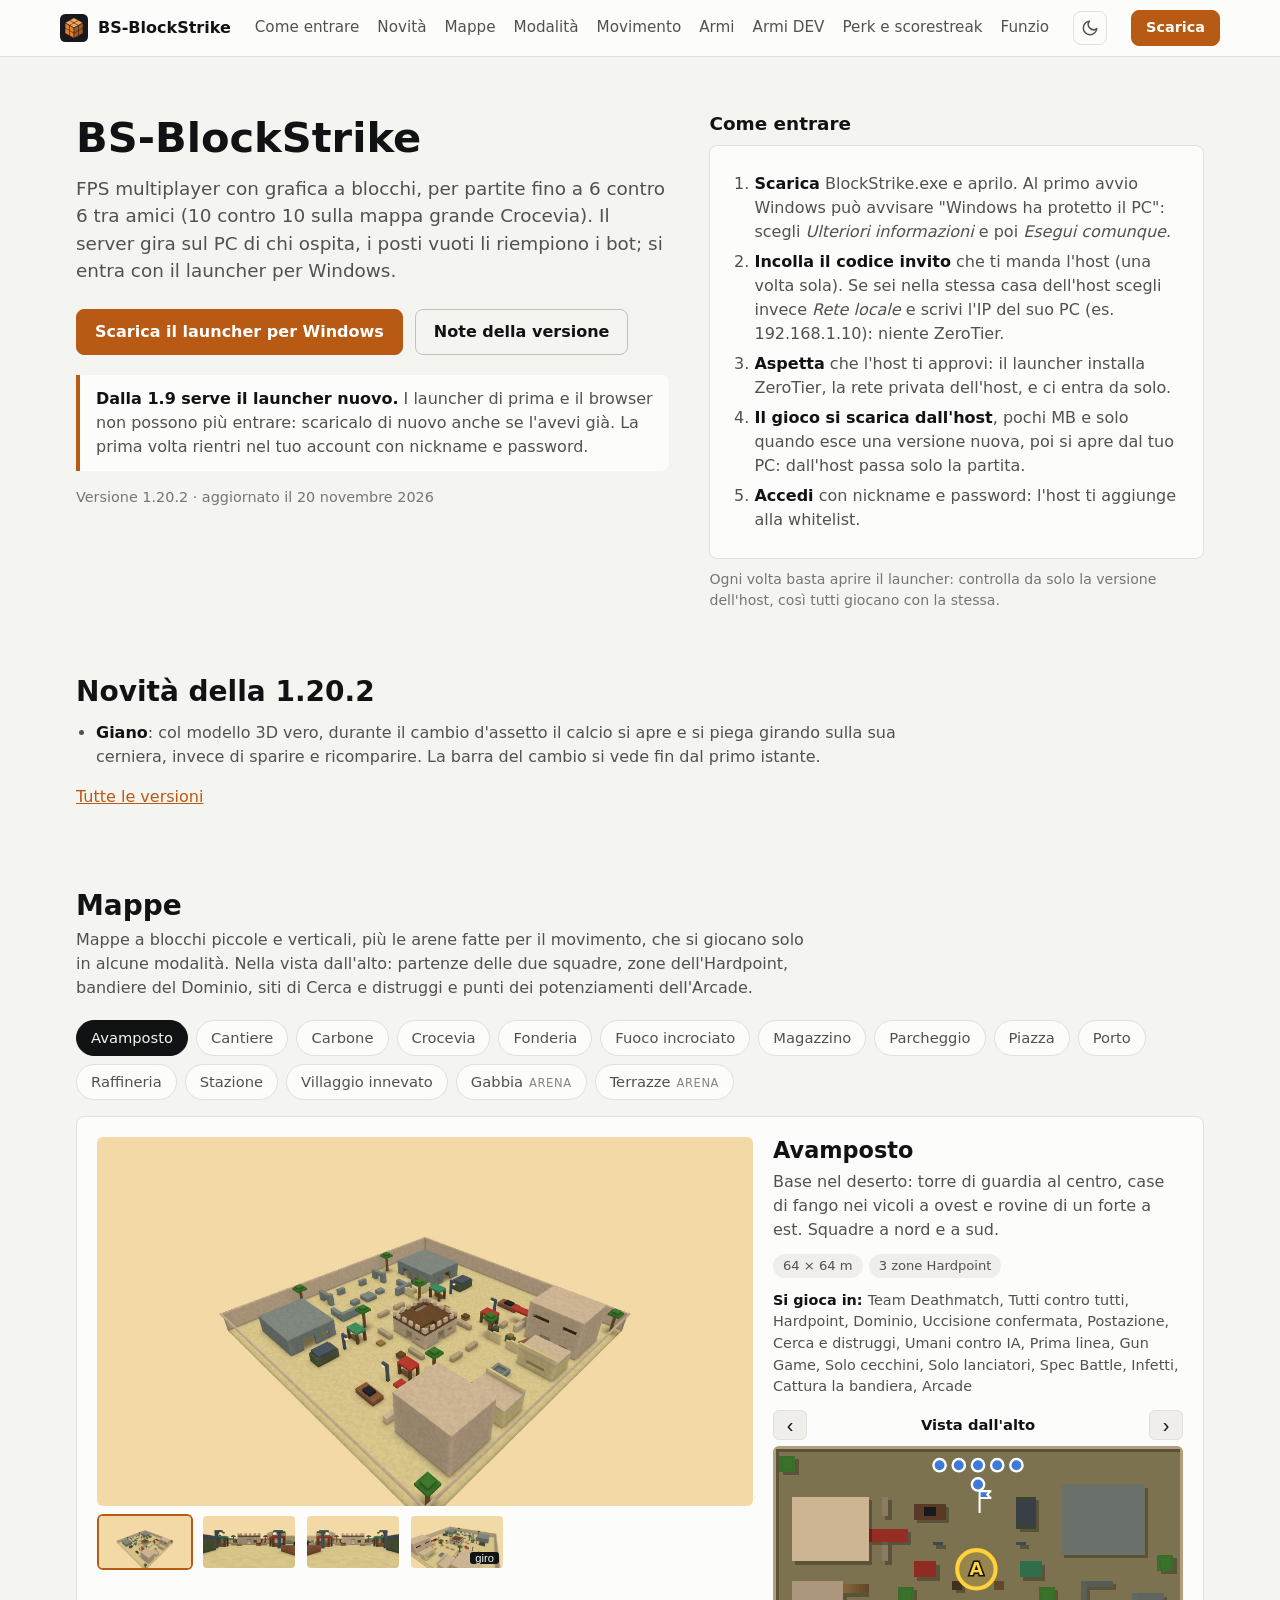
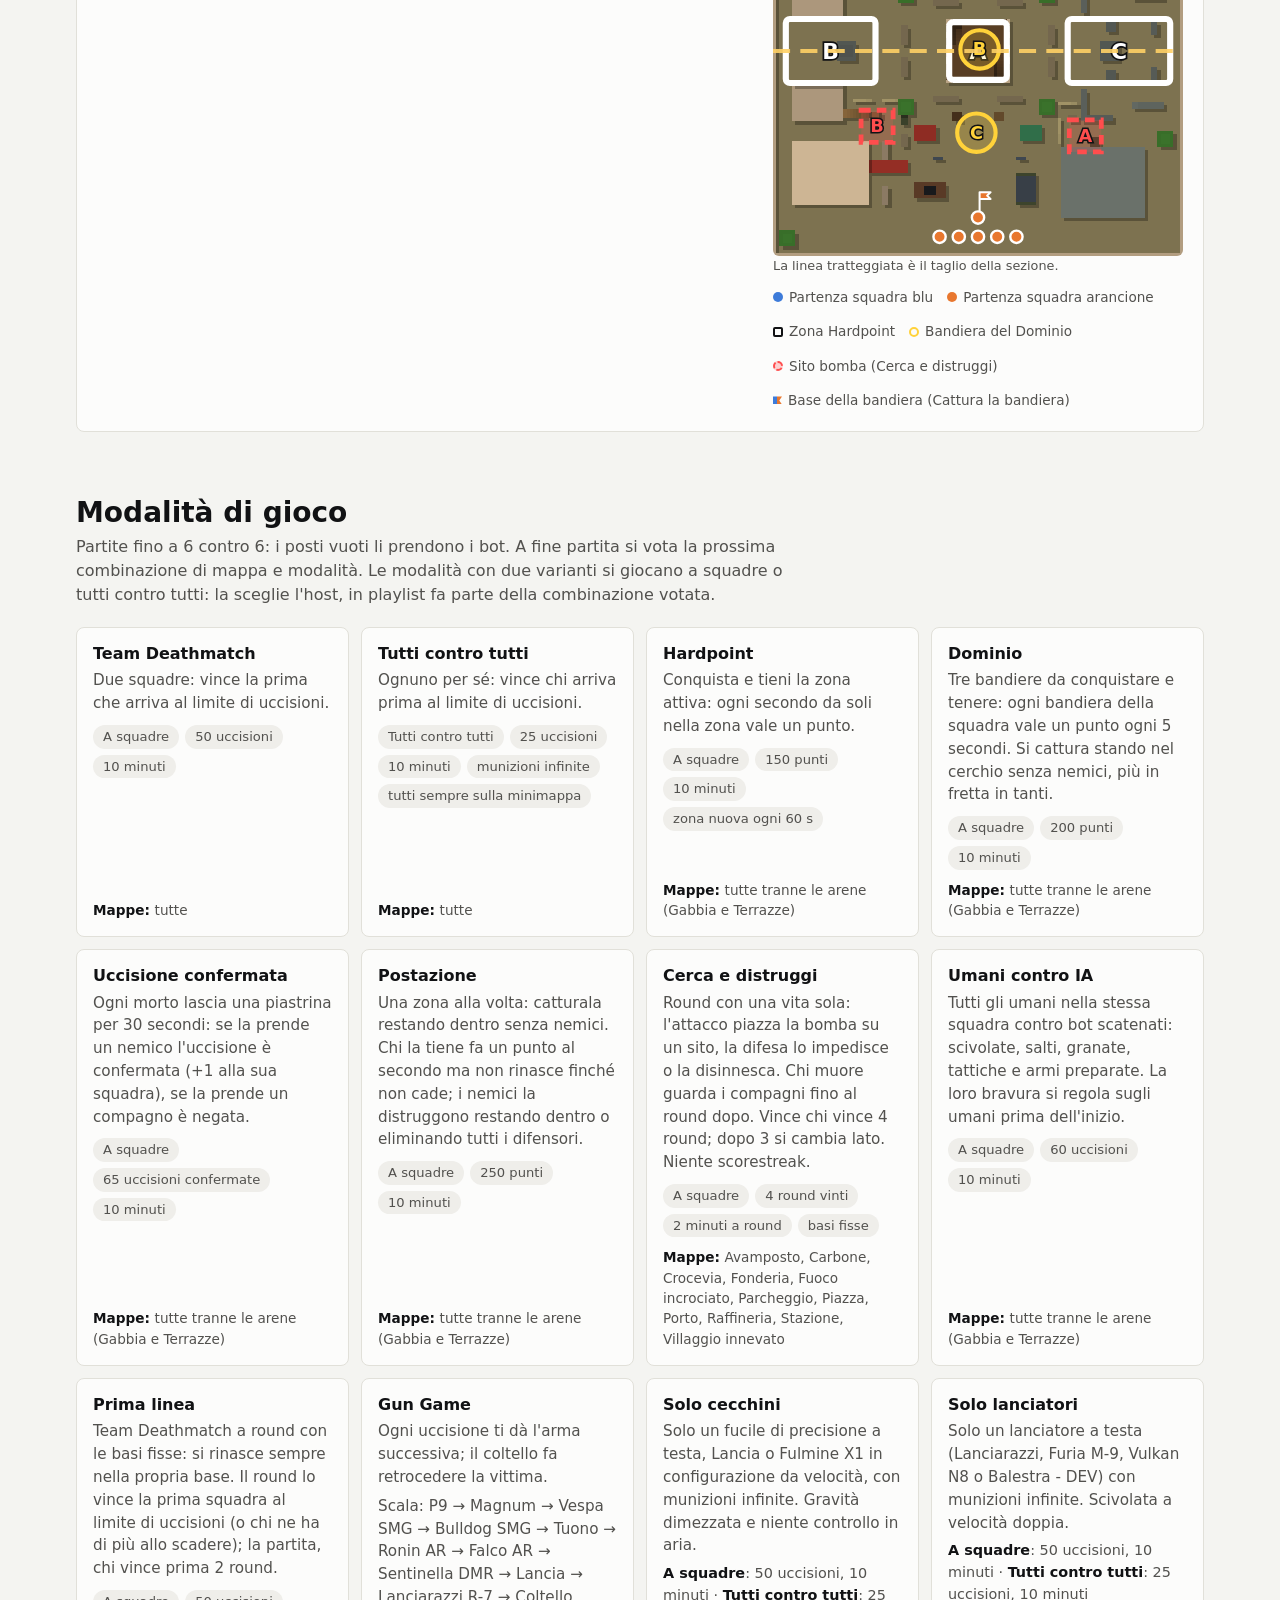
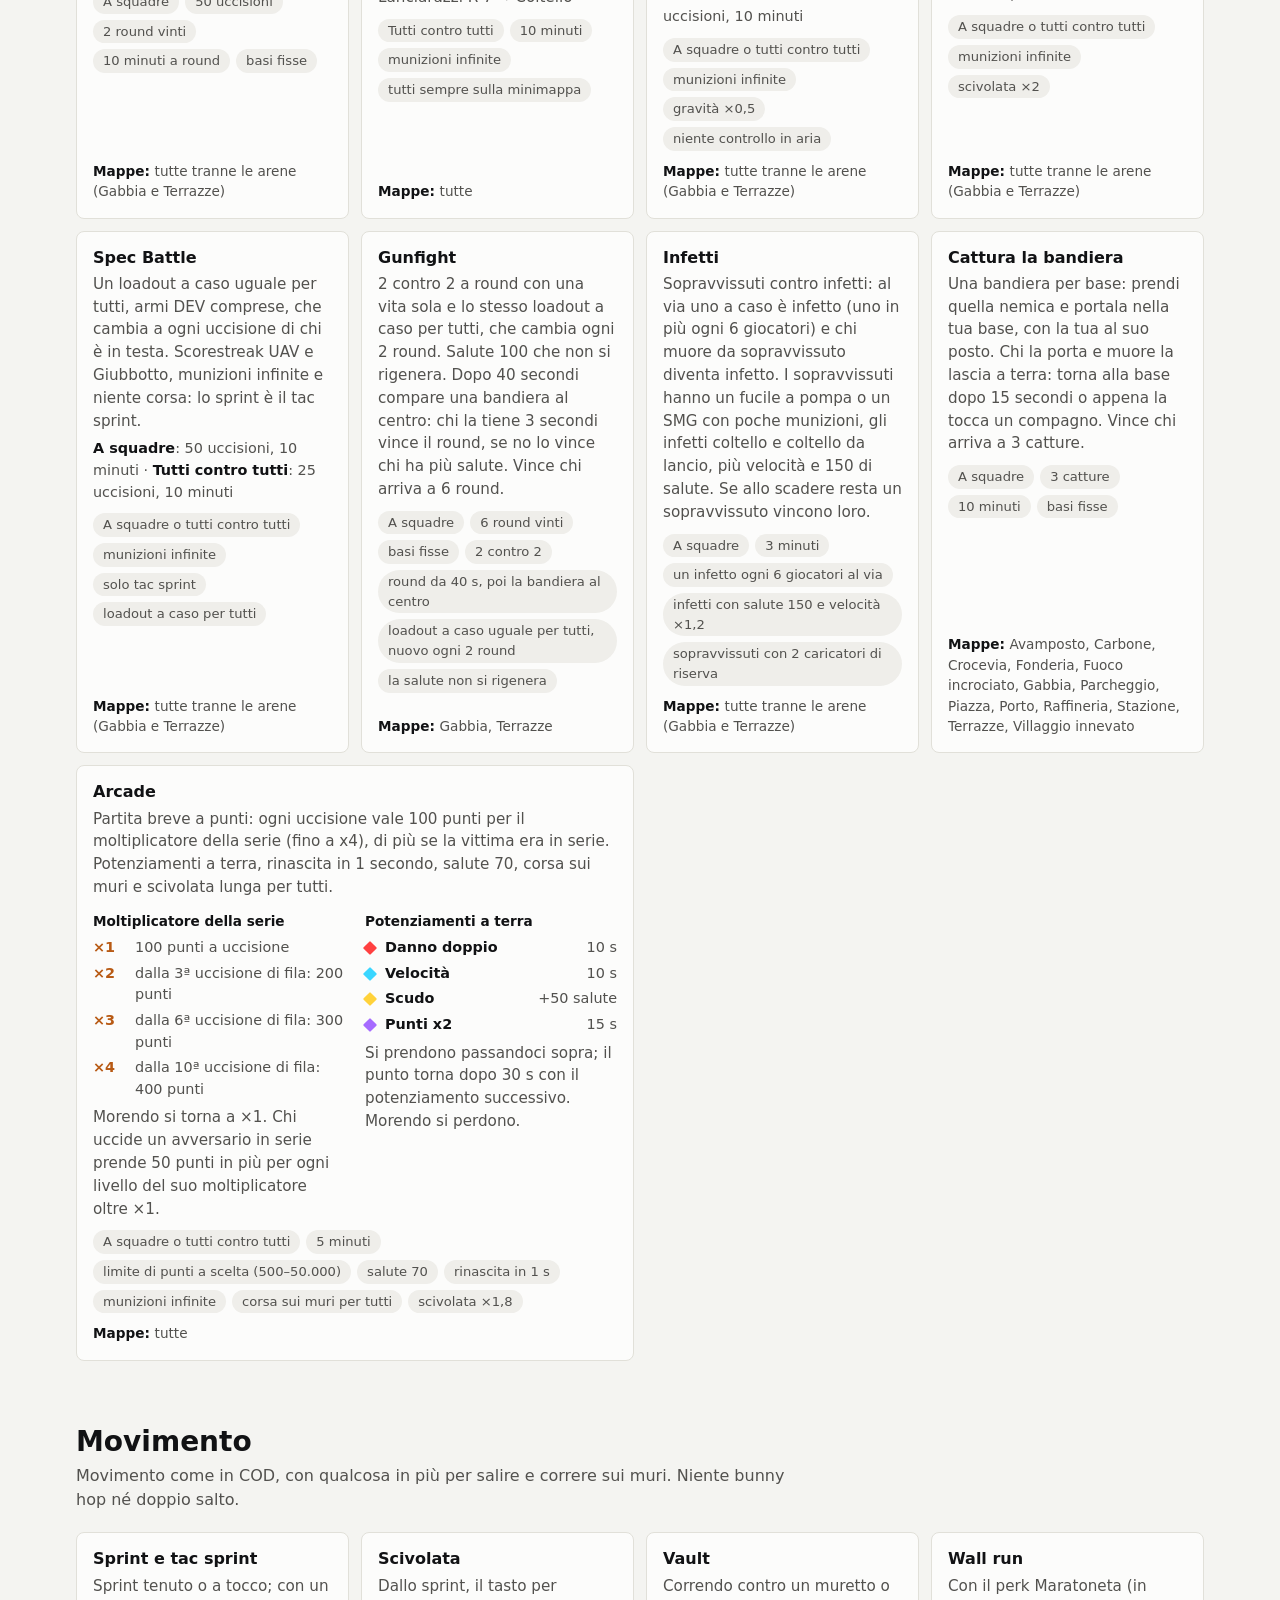
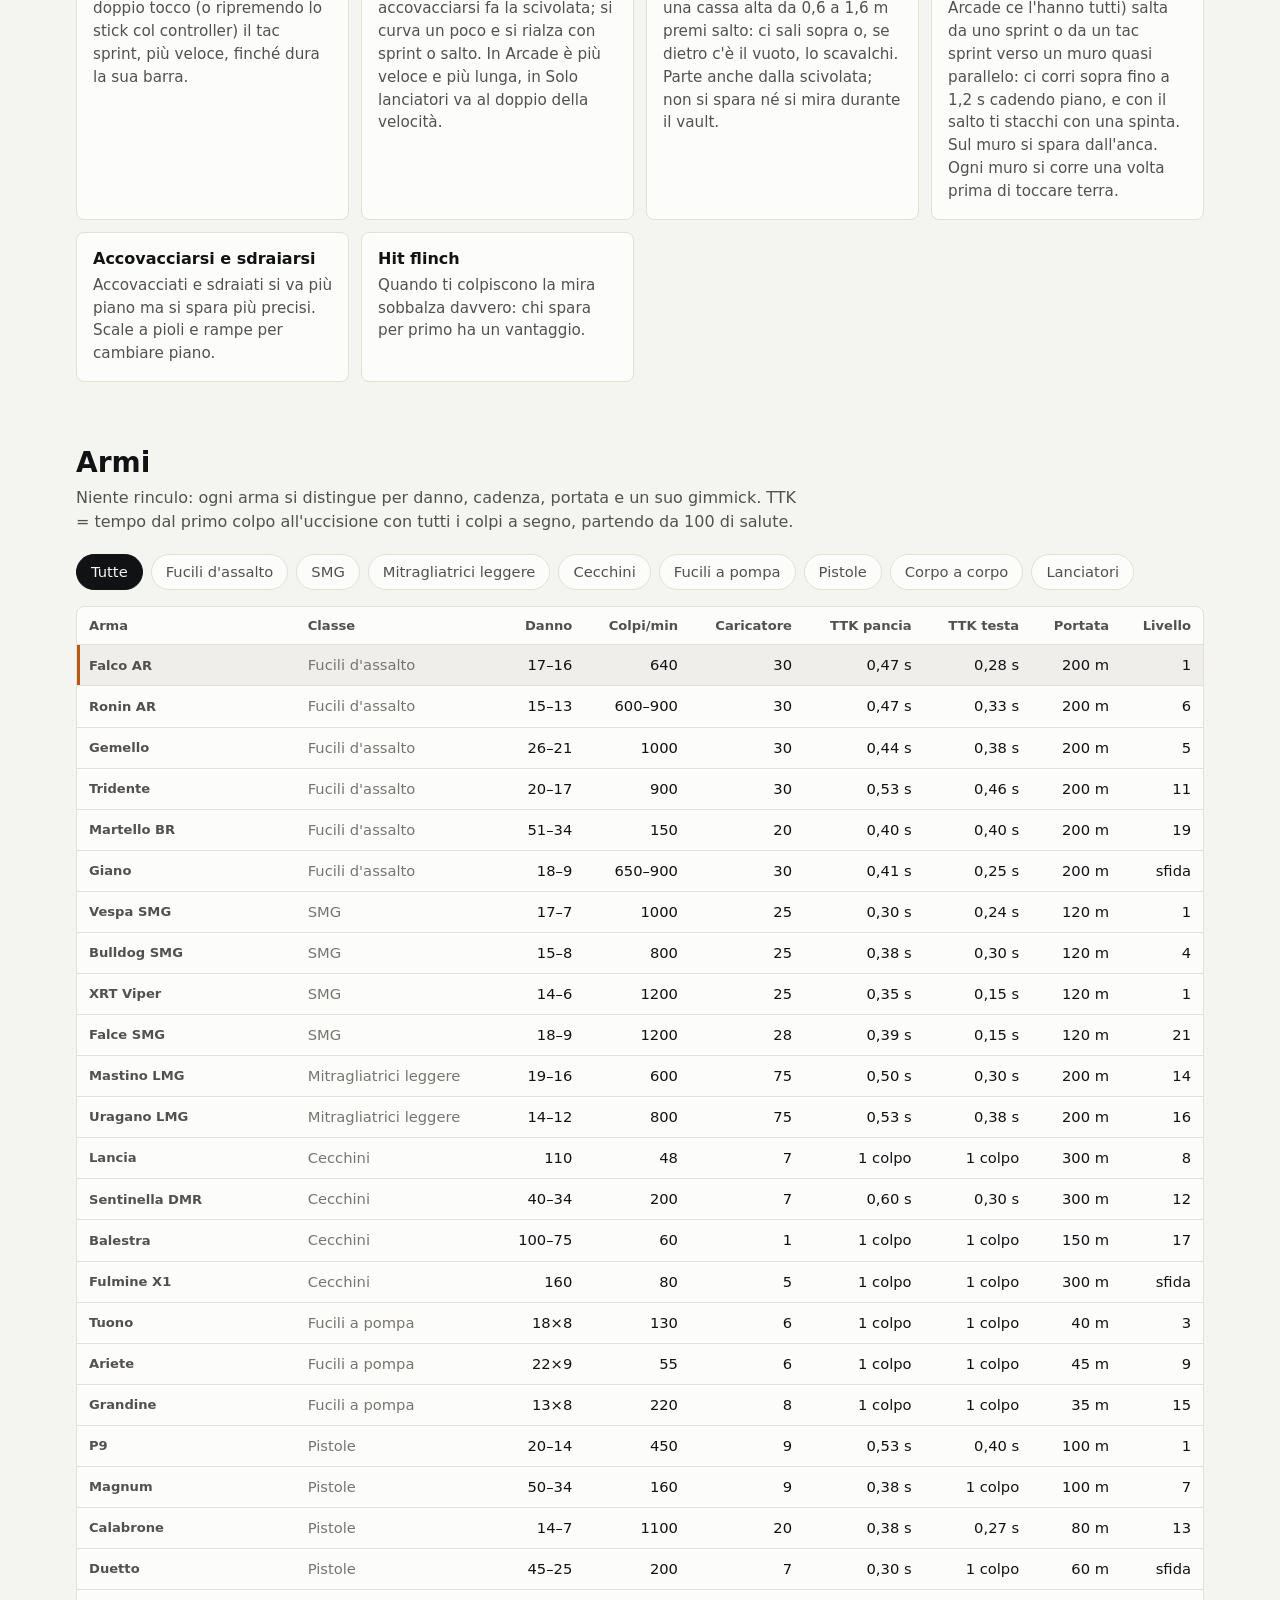
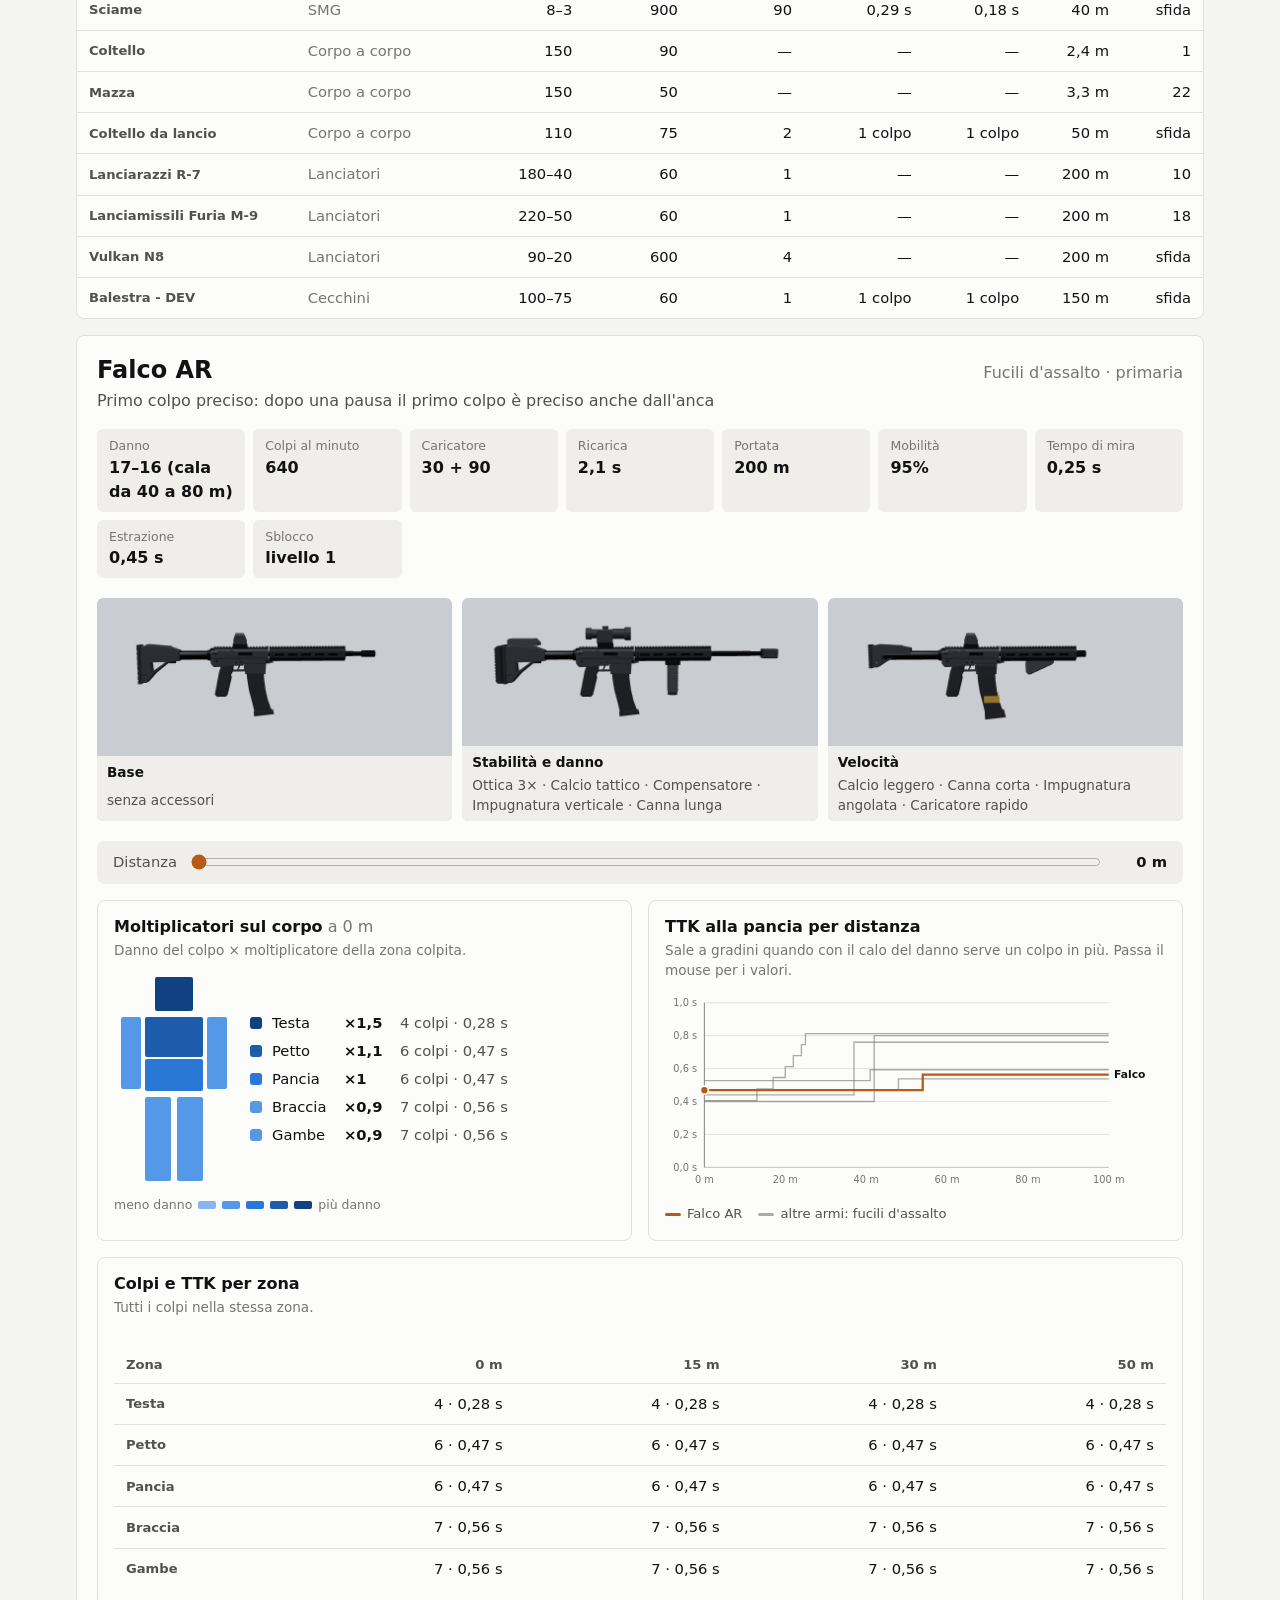
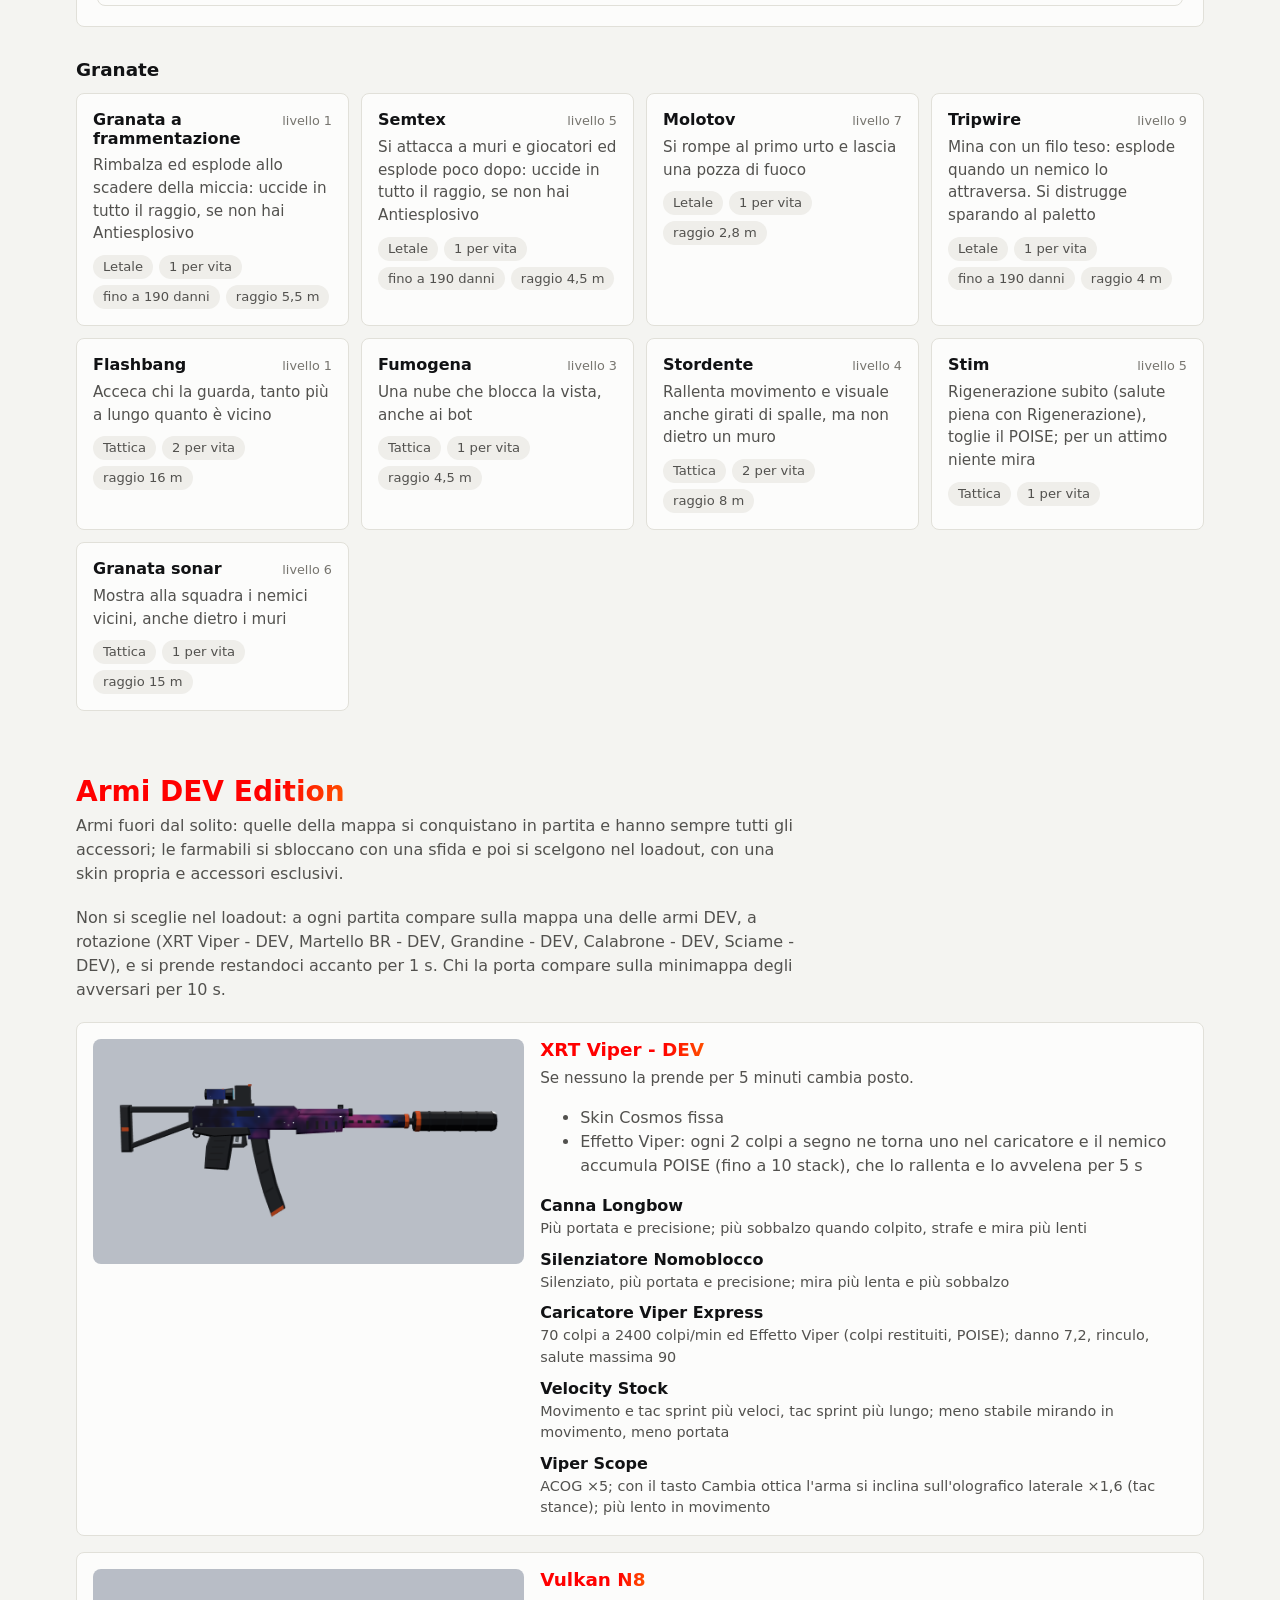
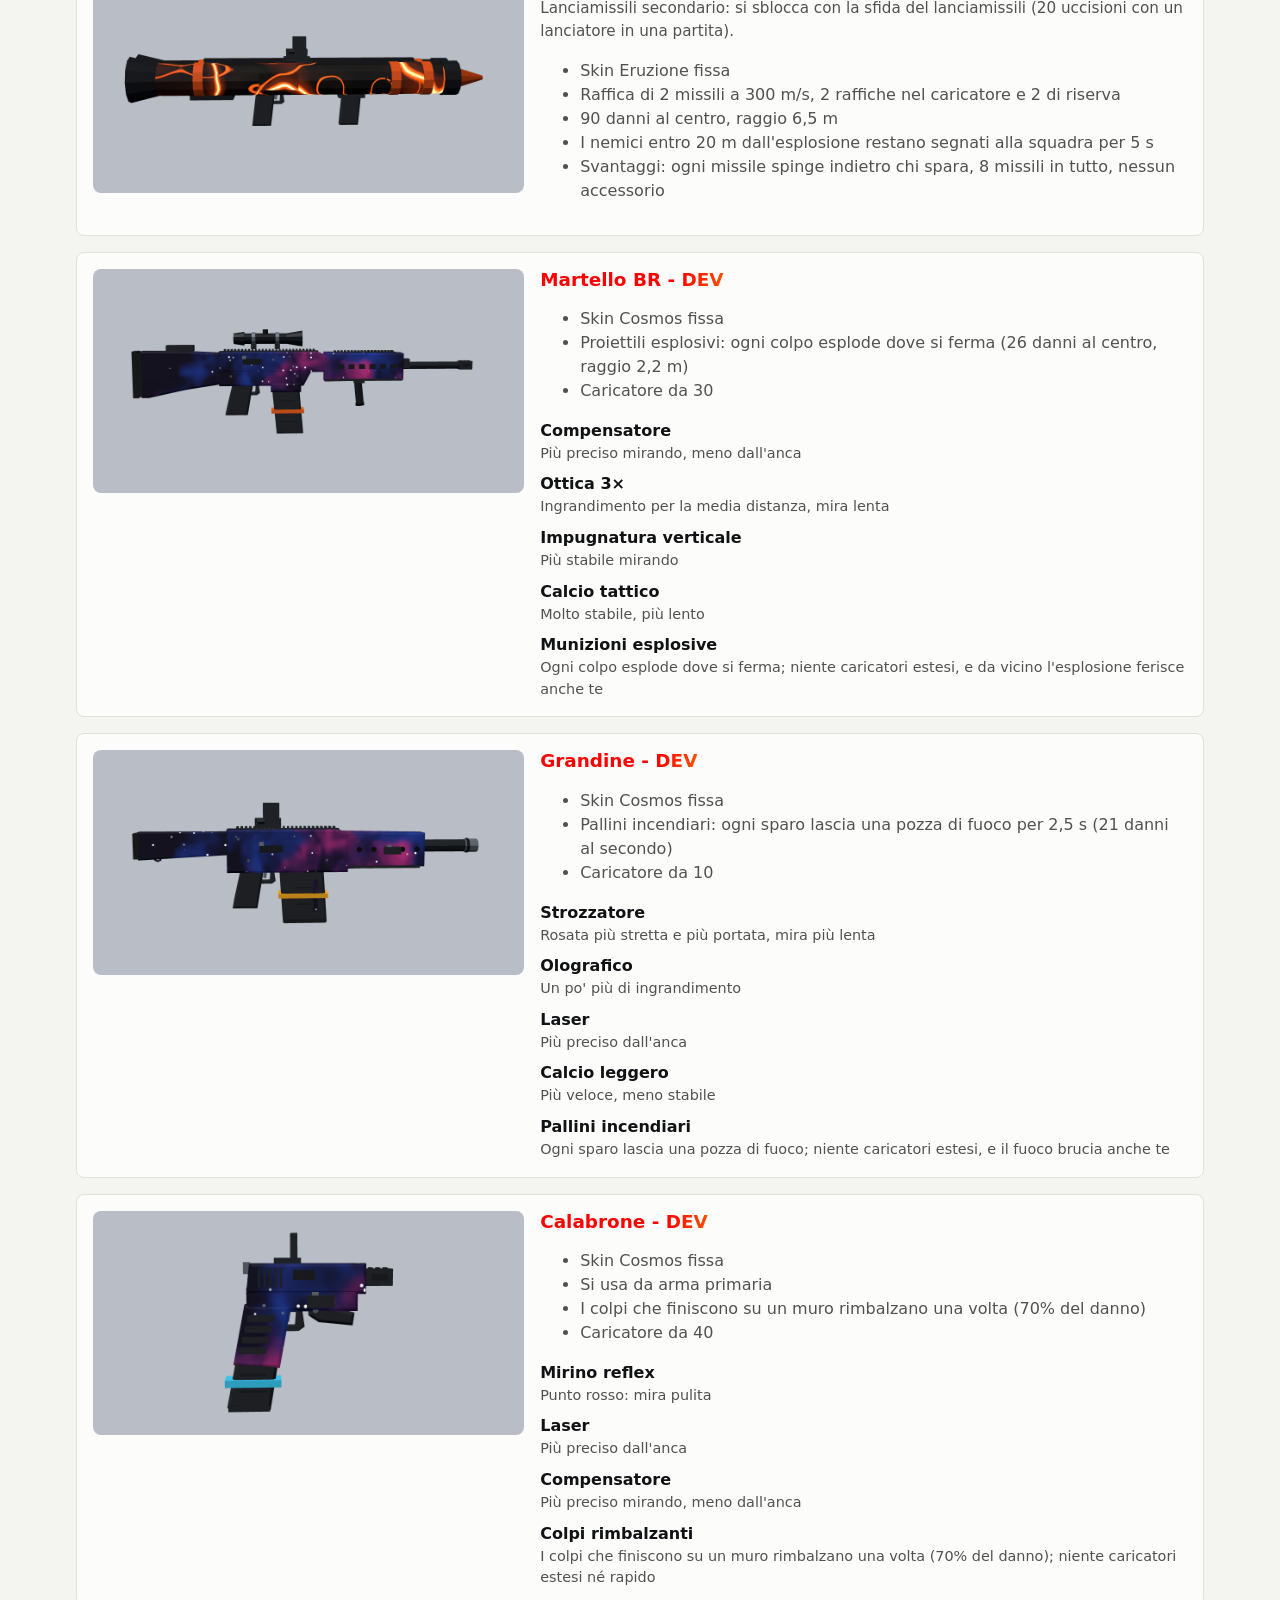
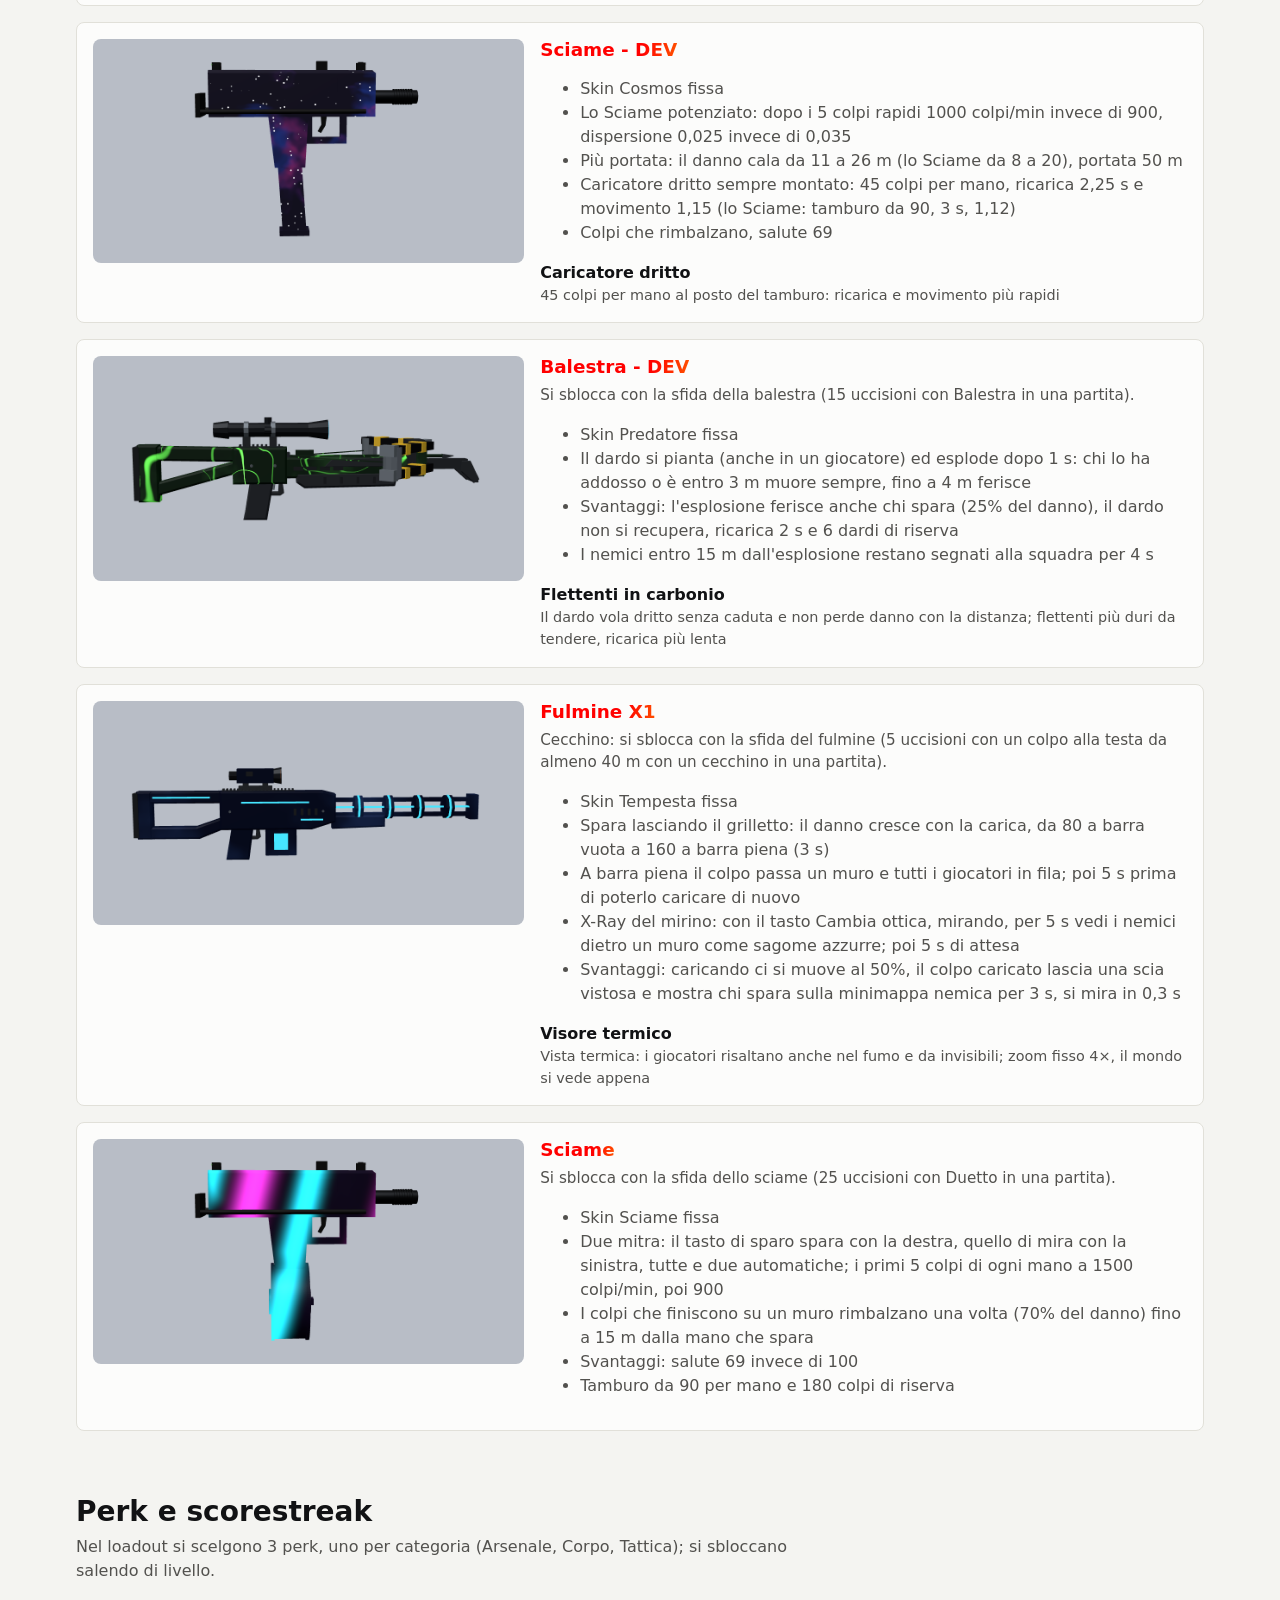
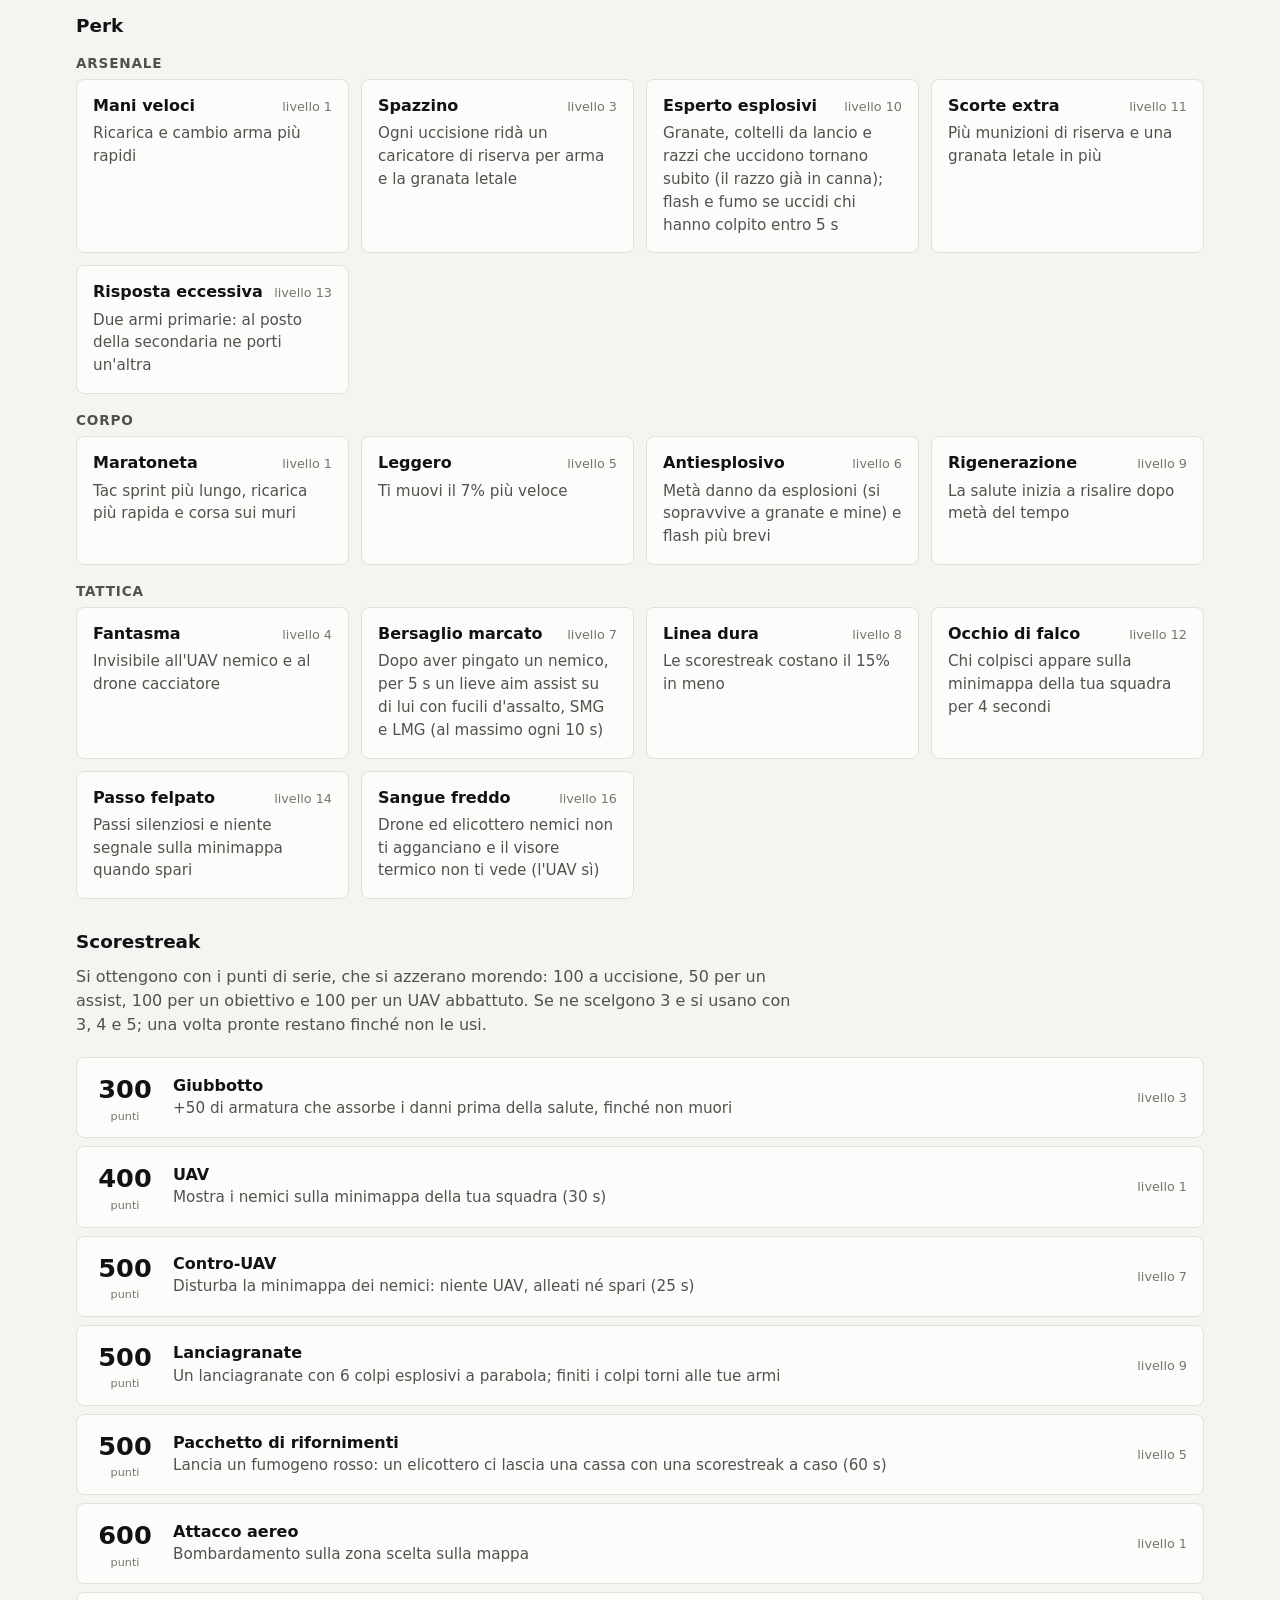
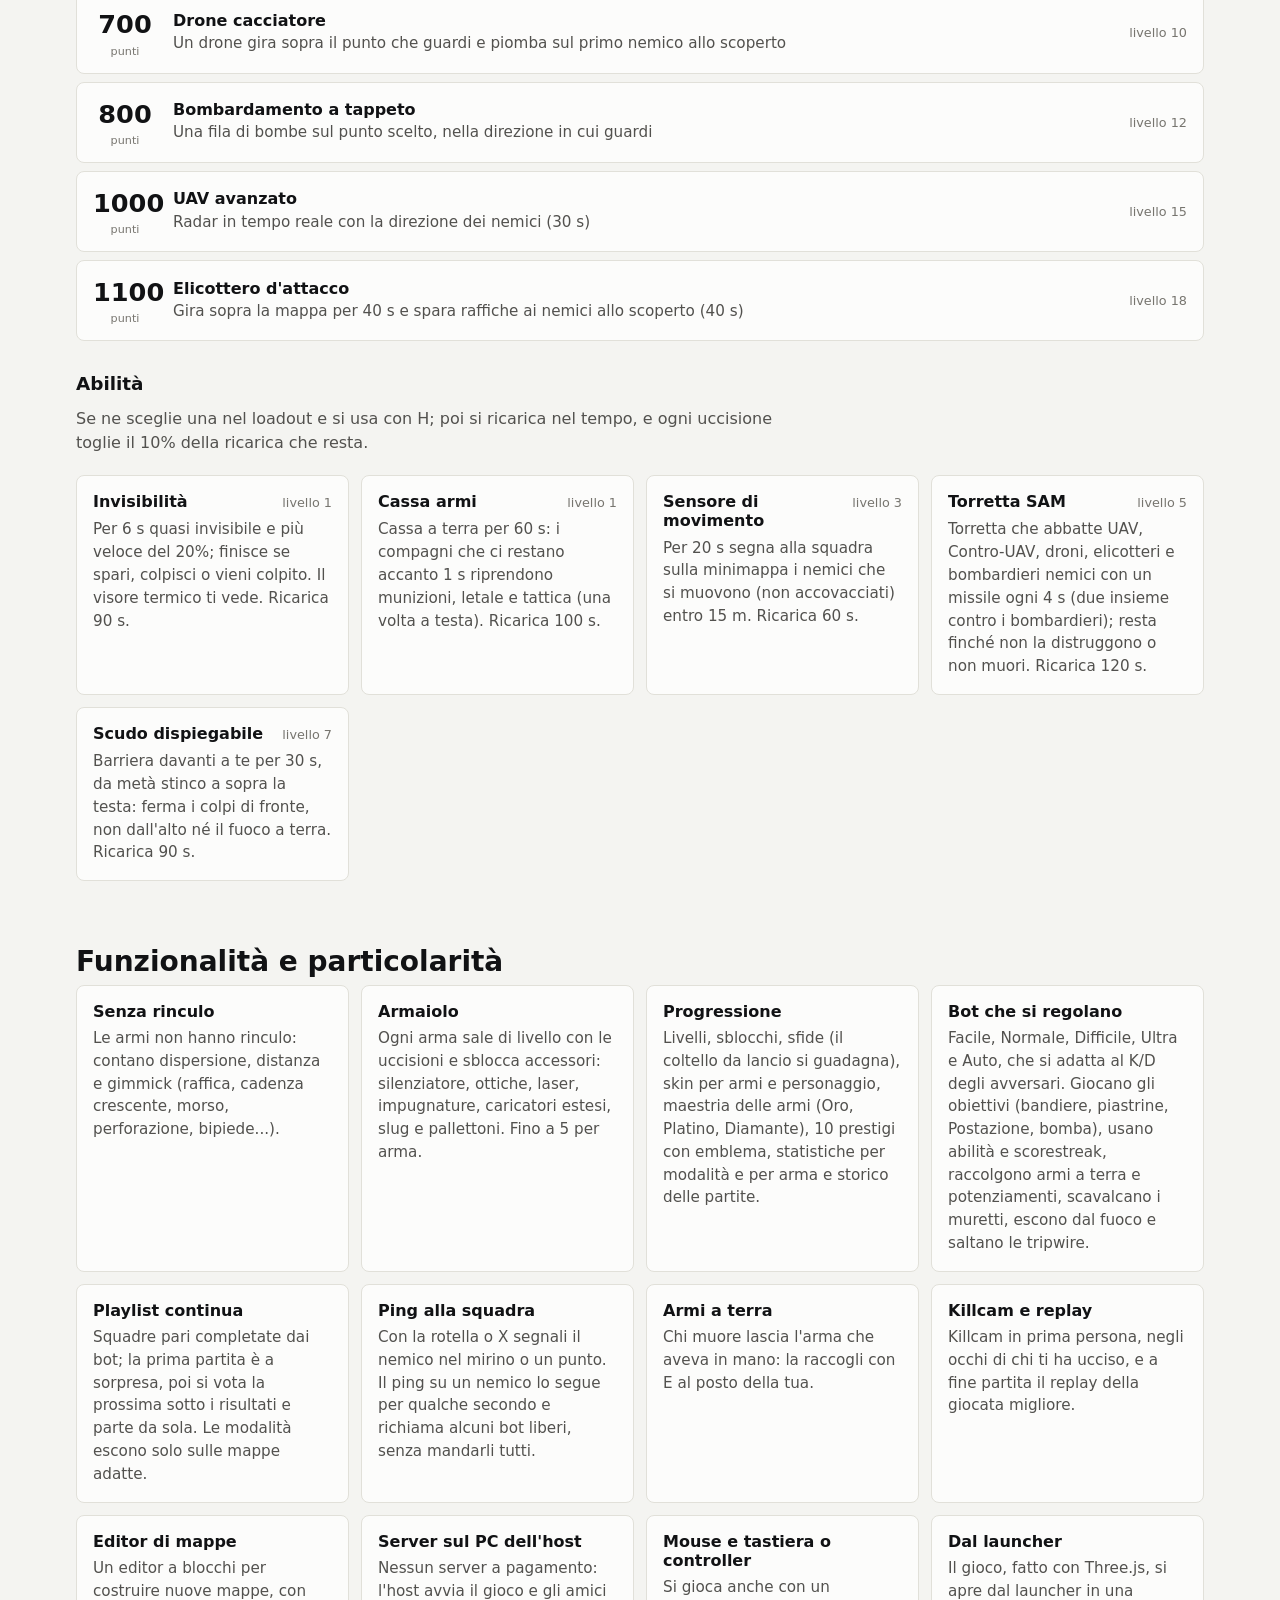
==== commit df4899be: "Sito aggiornato alla versione 1.20.2" ====
--- a/index.html
+++ b/index.html
@@ -6,7 +6,7 @@
   <title>BS-BlockStrike</title>
   <meta name="description" content="FPS multiplayer a blocchi per giocare tra amici con il launcher per Windows: mappe, modalità, movimento, armi con TTK, perk e scorestreak.">
   <link rel="icon" href="icona.svg" type="image/svg+xml">
-  <meta name="versione-dati" content="1d13eb786a">
+  <meta name="versione-dati" content="a2e6f094d6">
   <link rel="stylesheet" href="stile.css?v=25d6c3c2ed">
   <script>
     // Tema scelto a mano (pulsante in alto): applicato prima del disegno per non lampeggiare
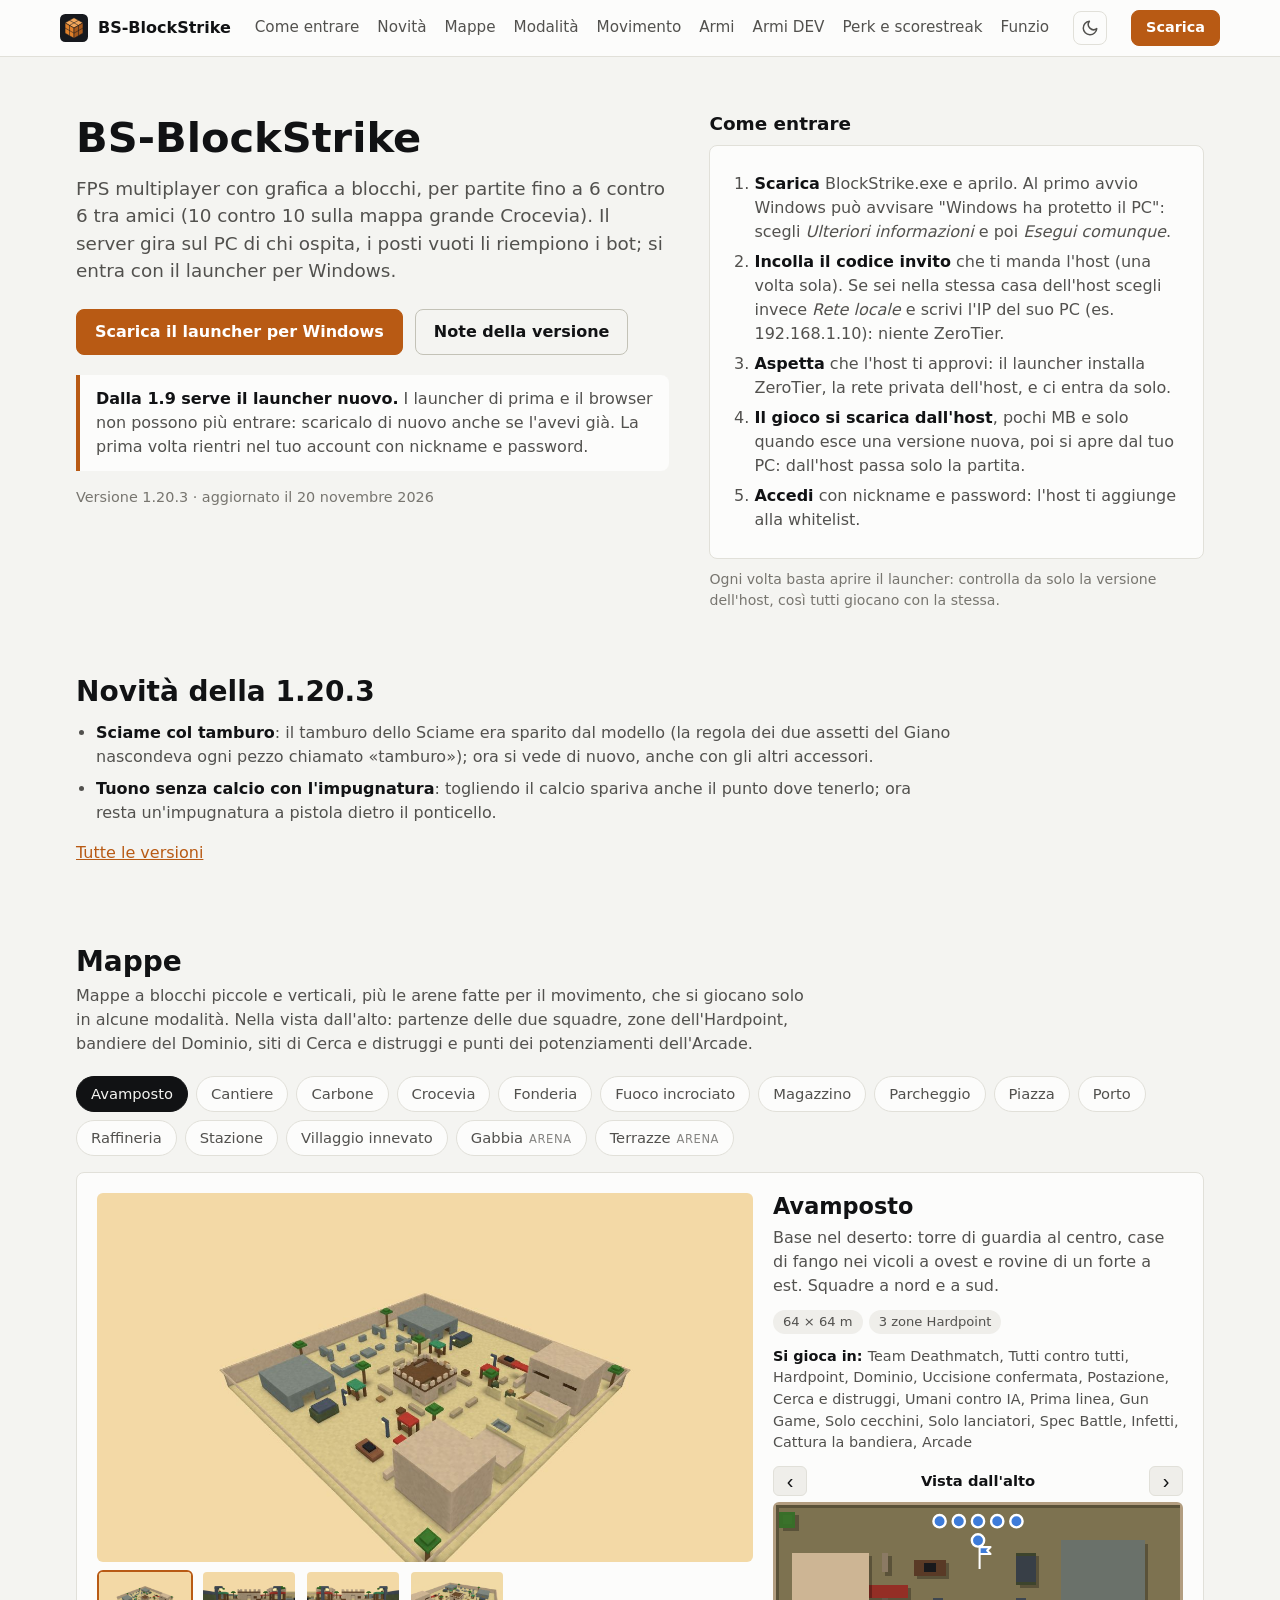
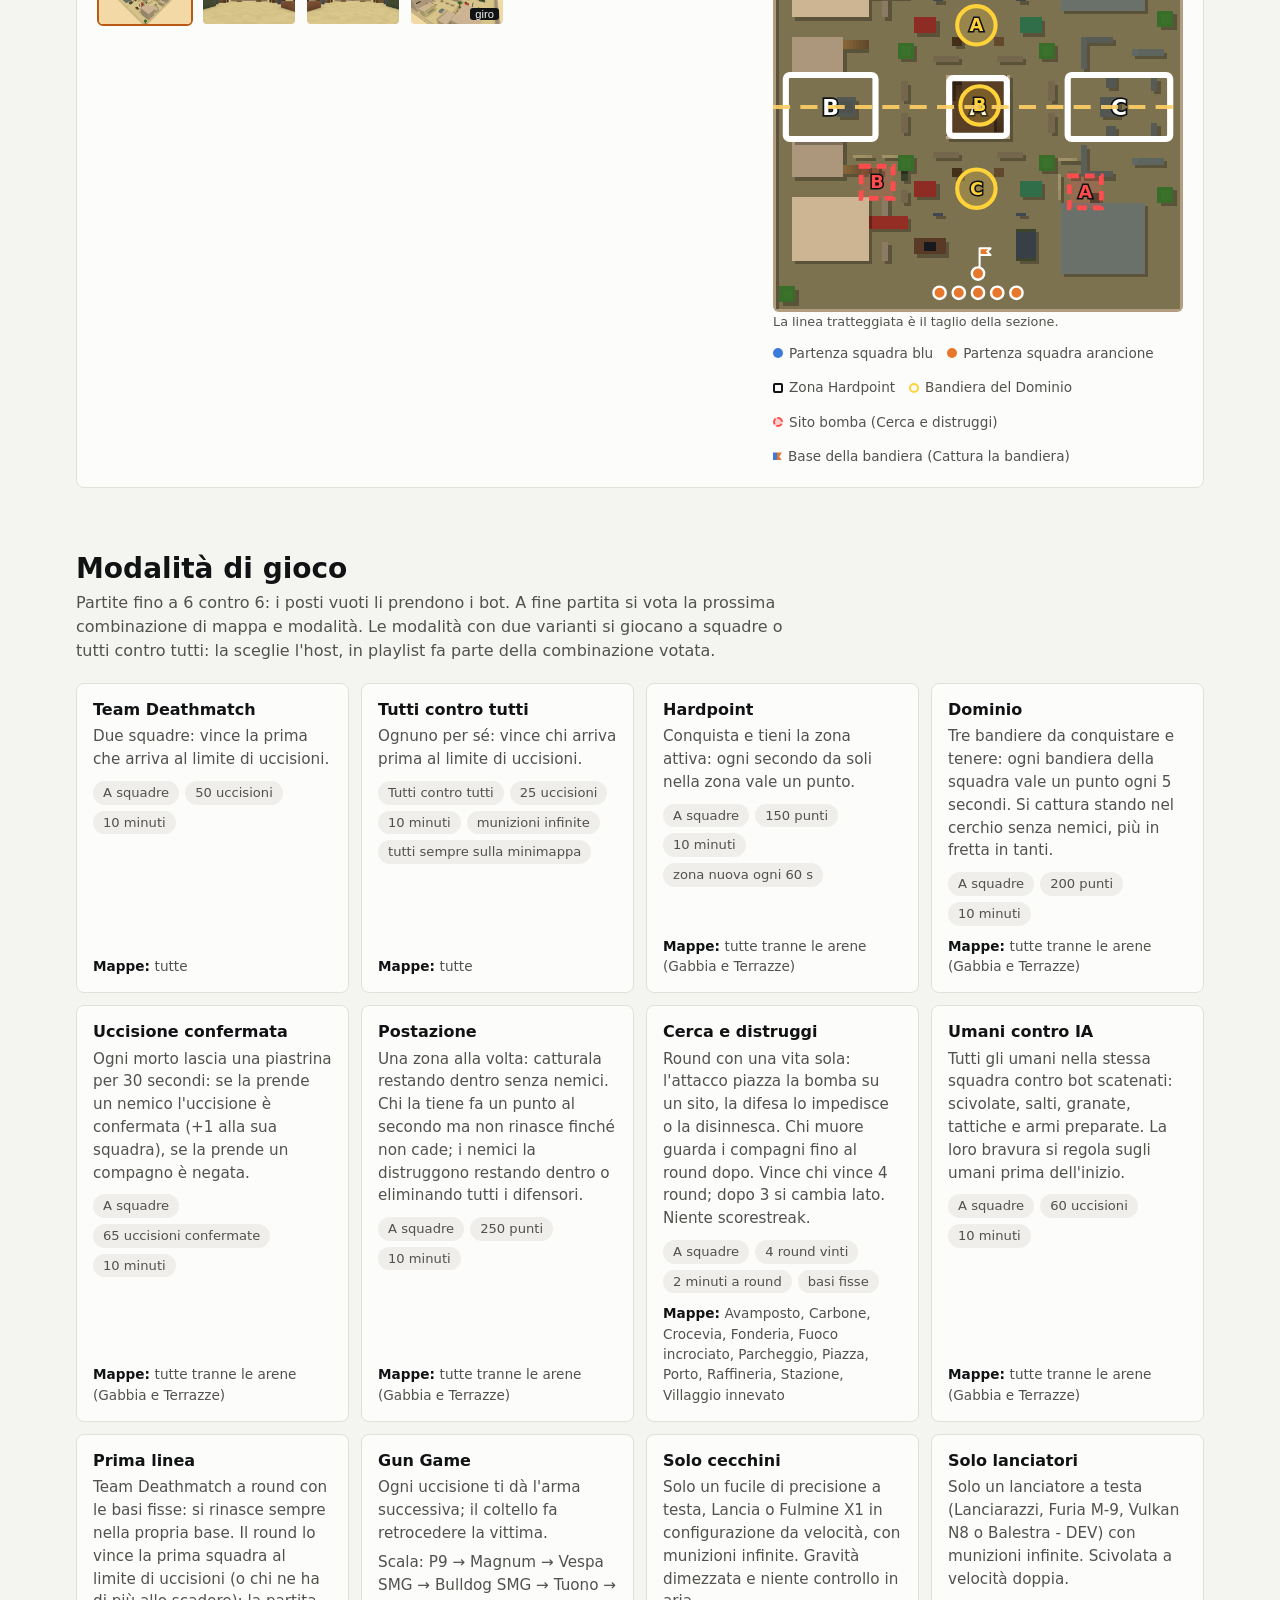
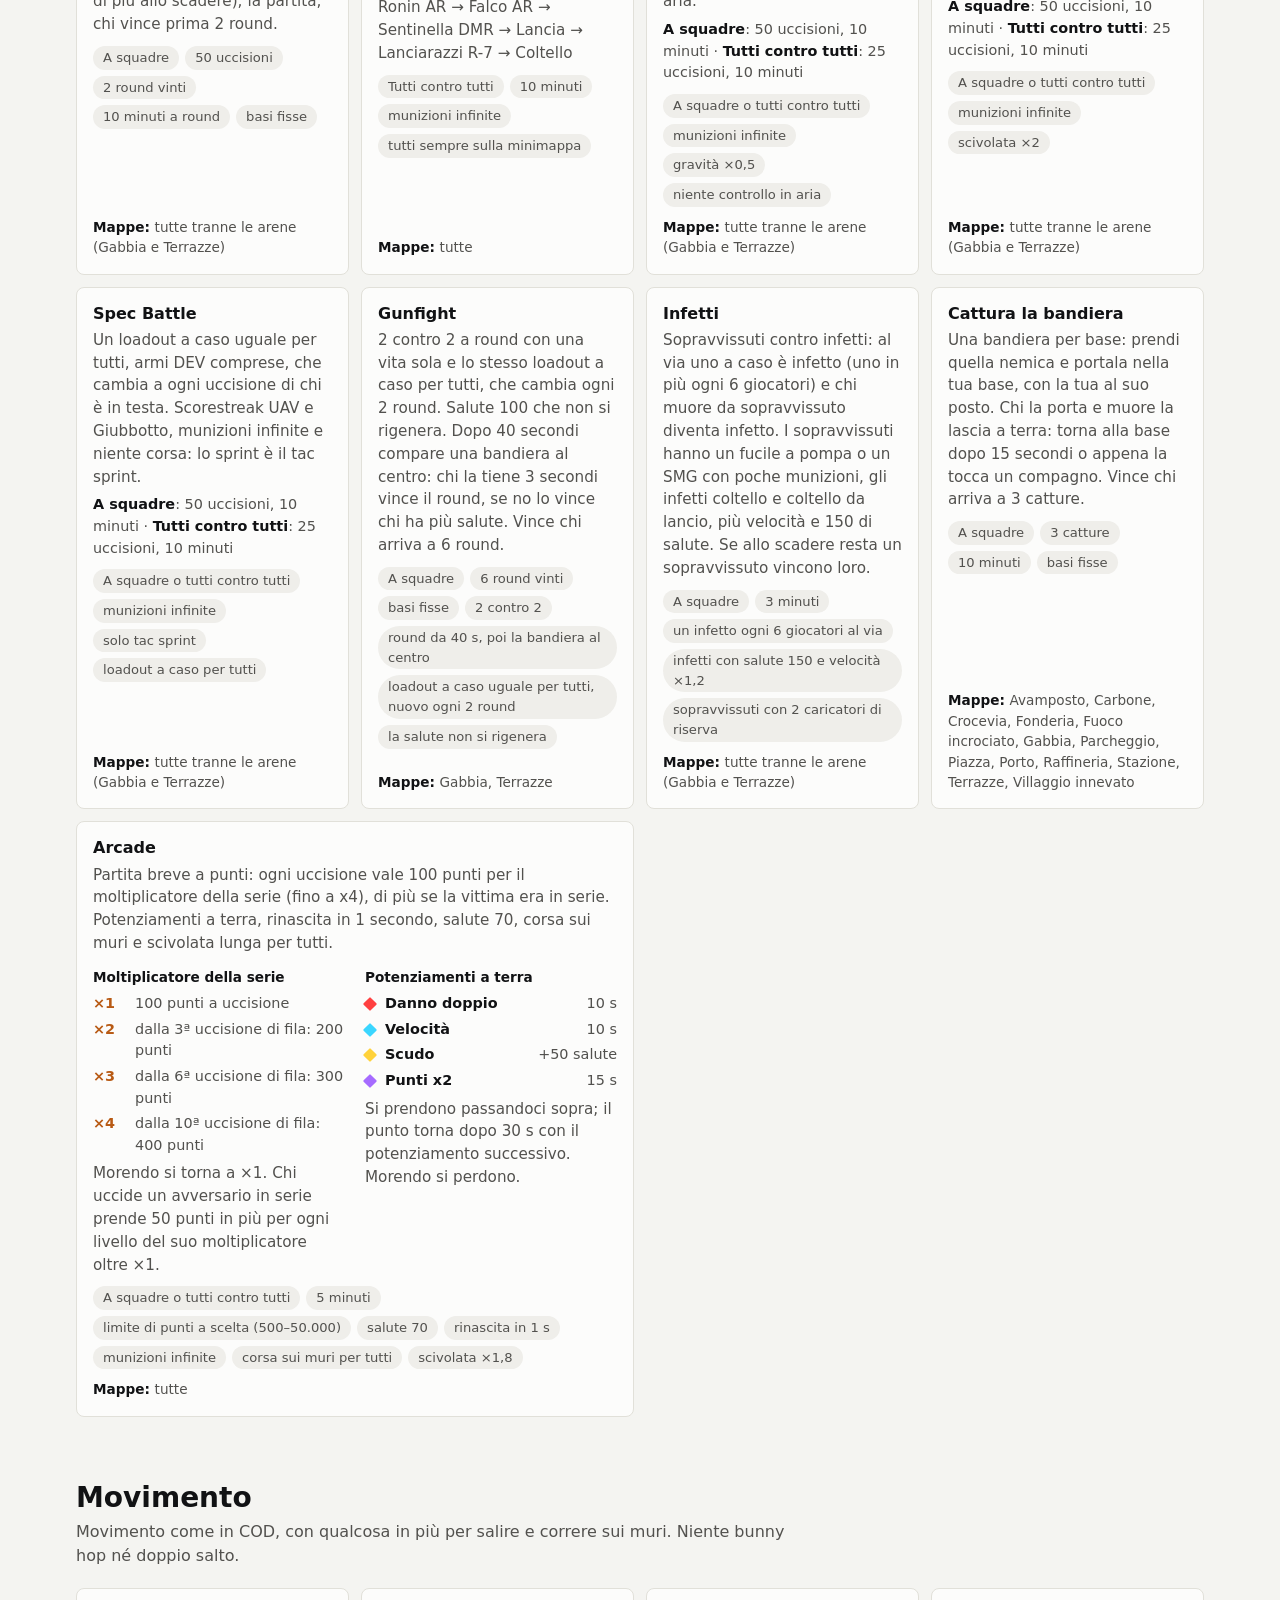
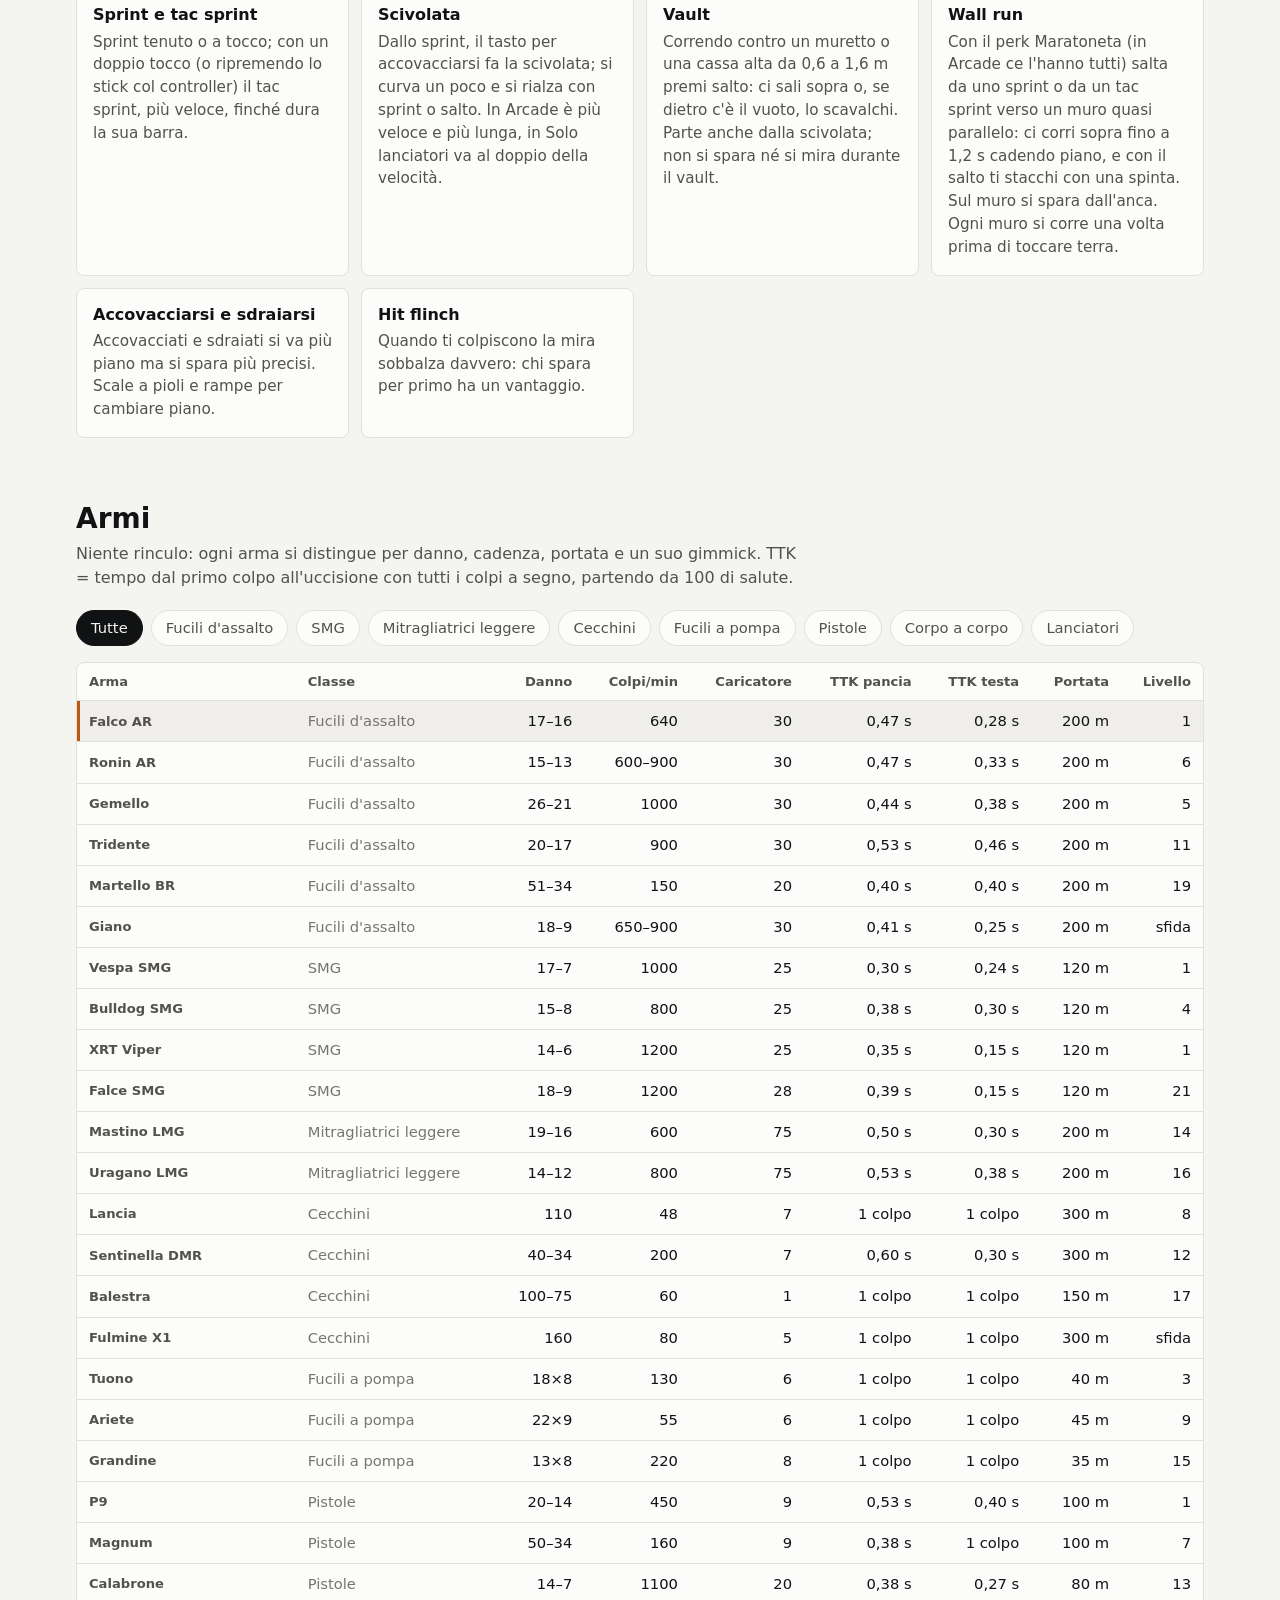
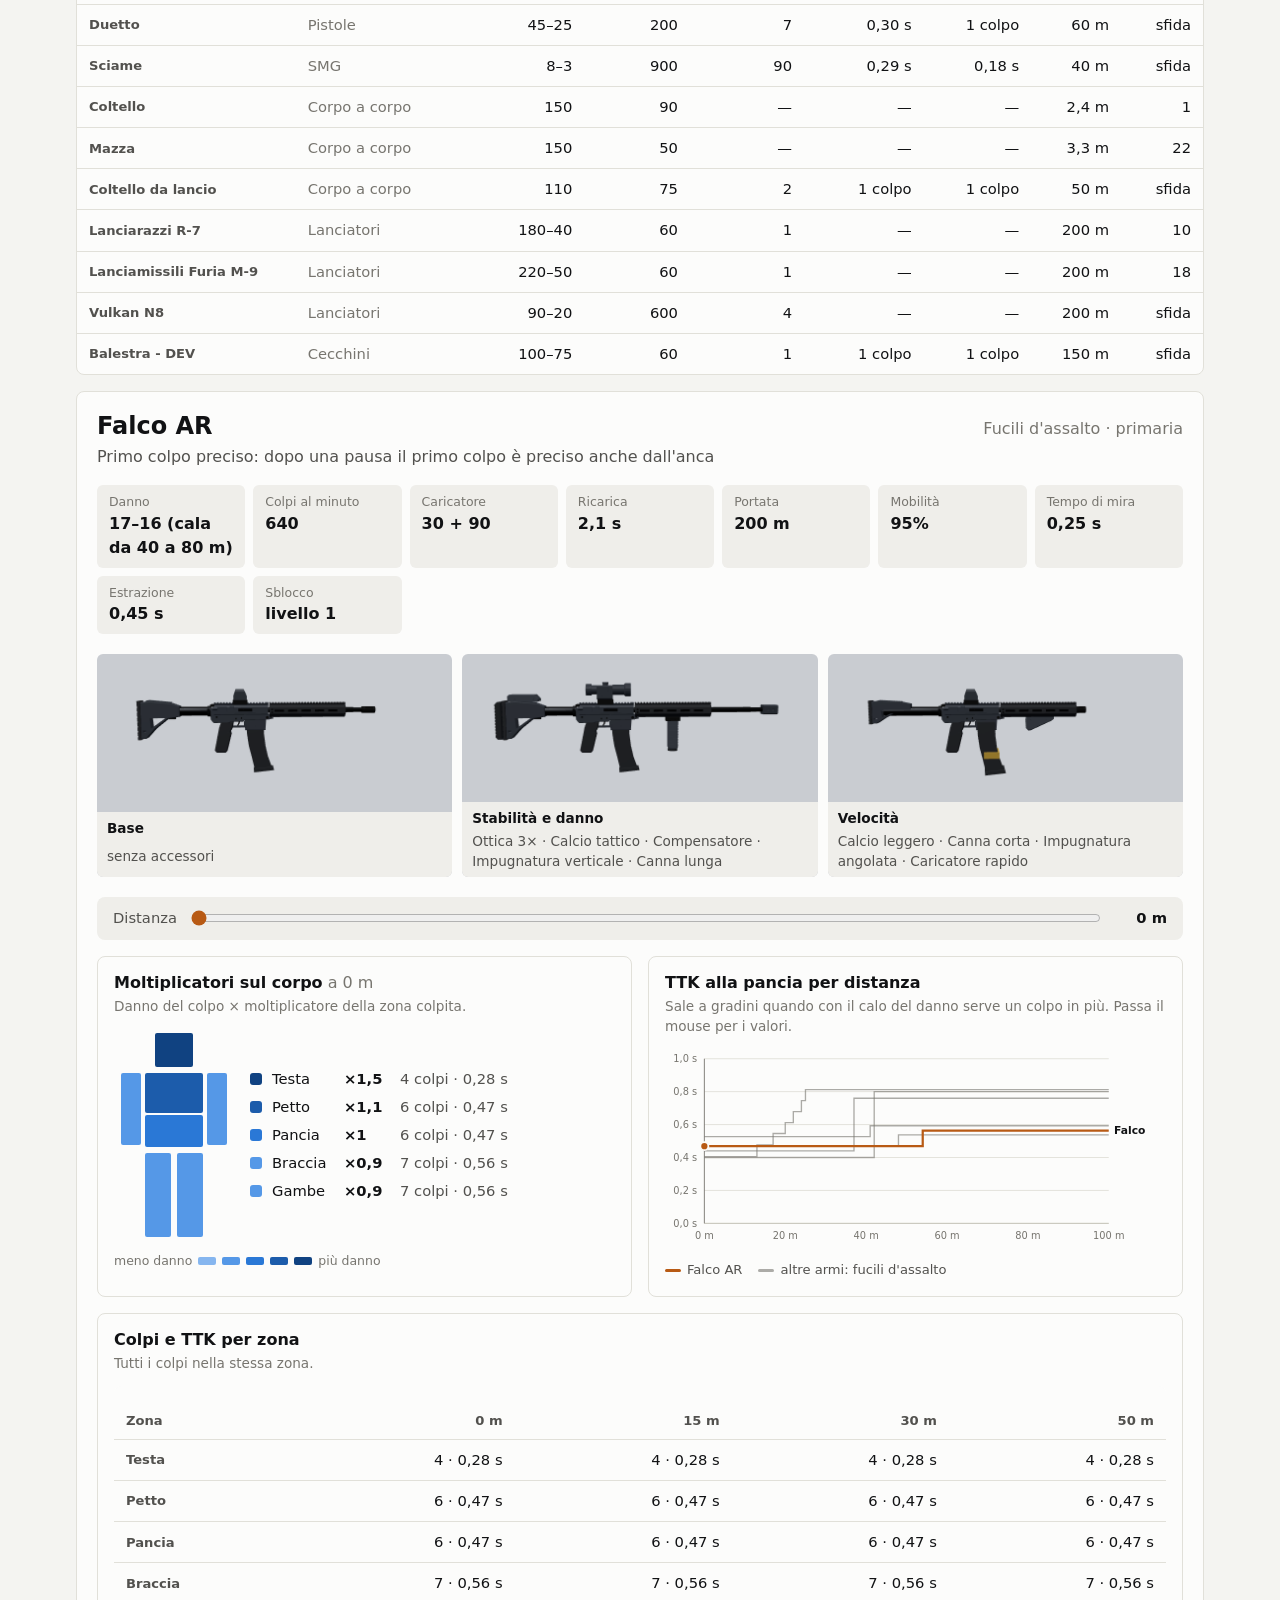
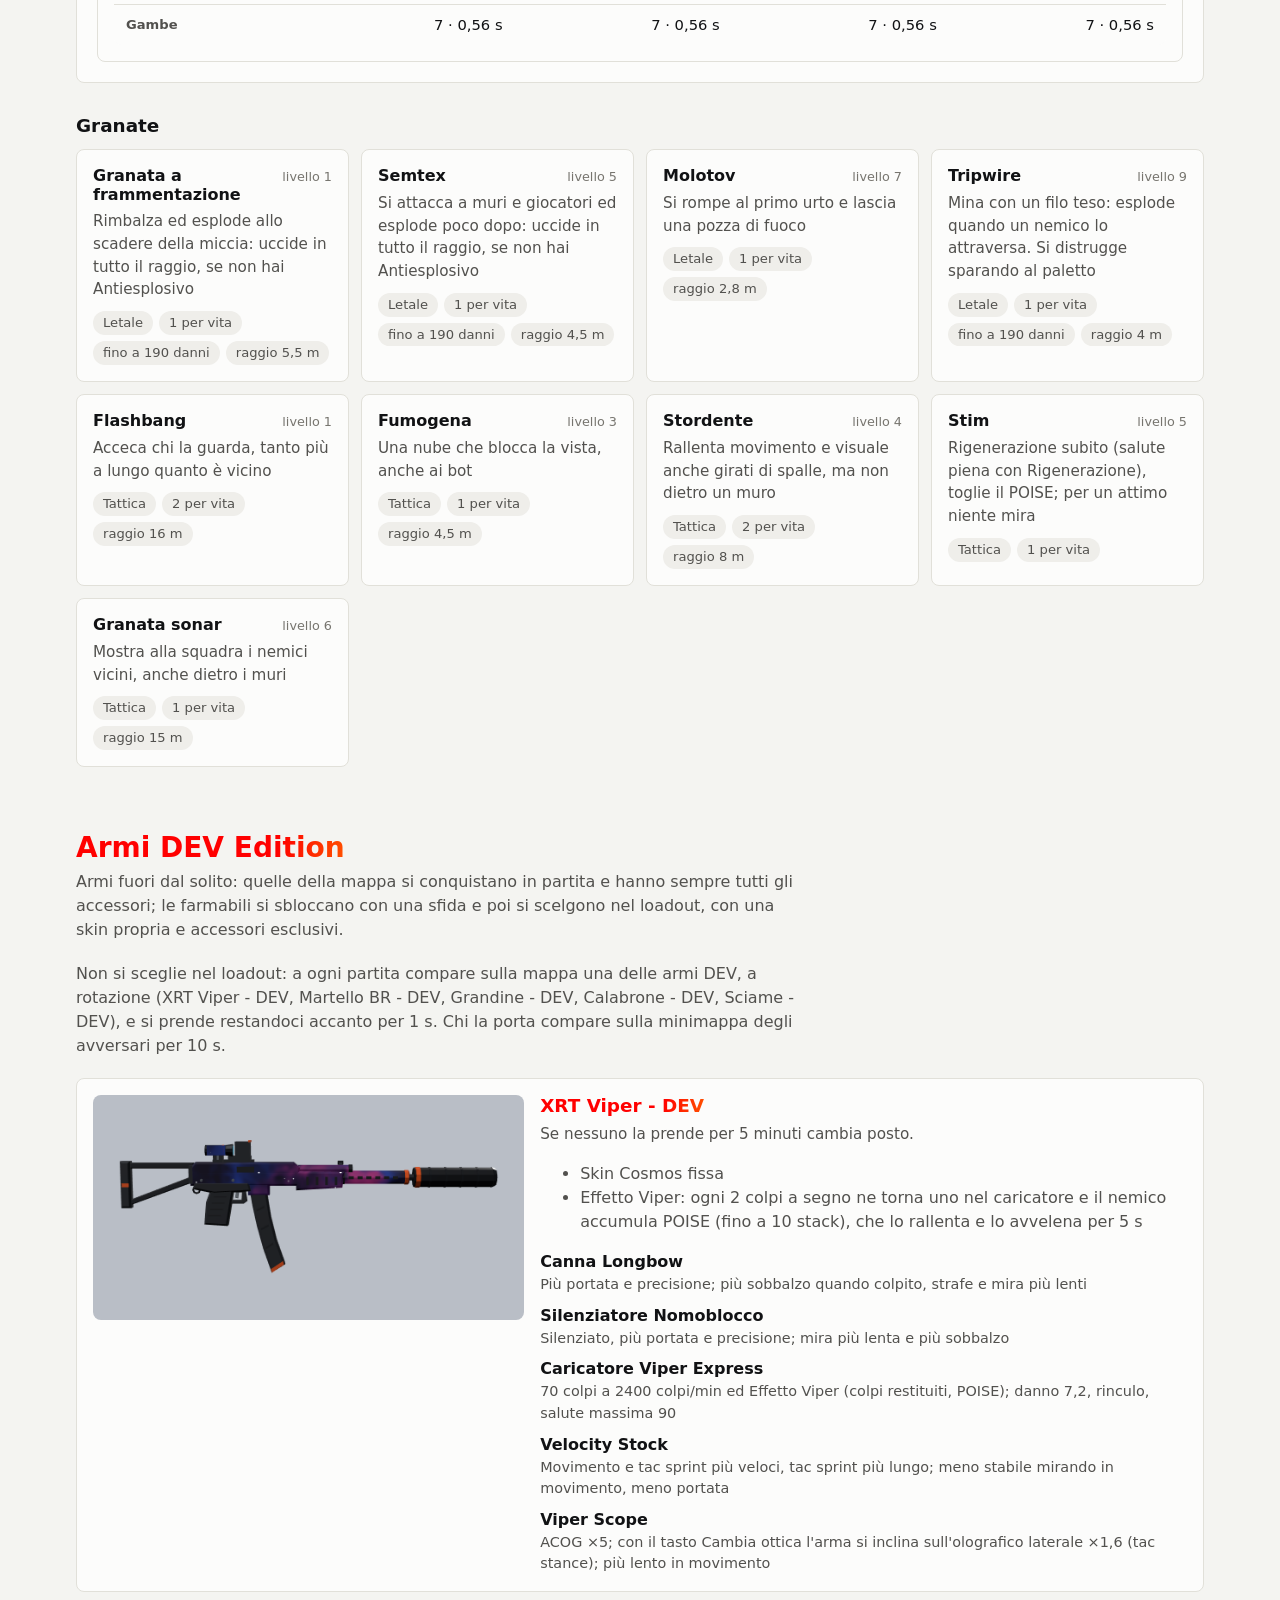
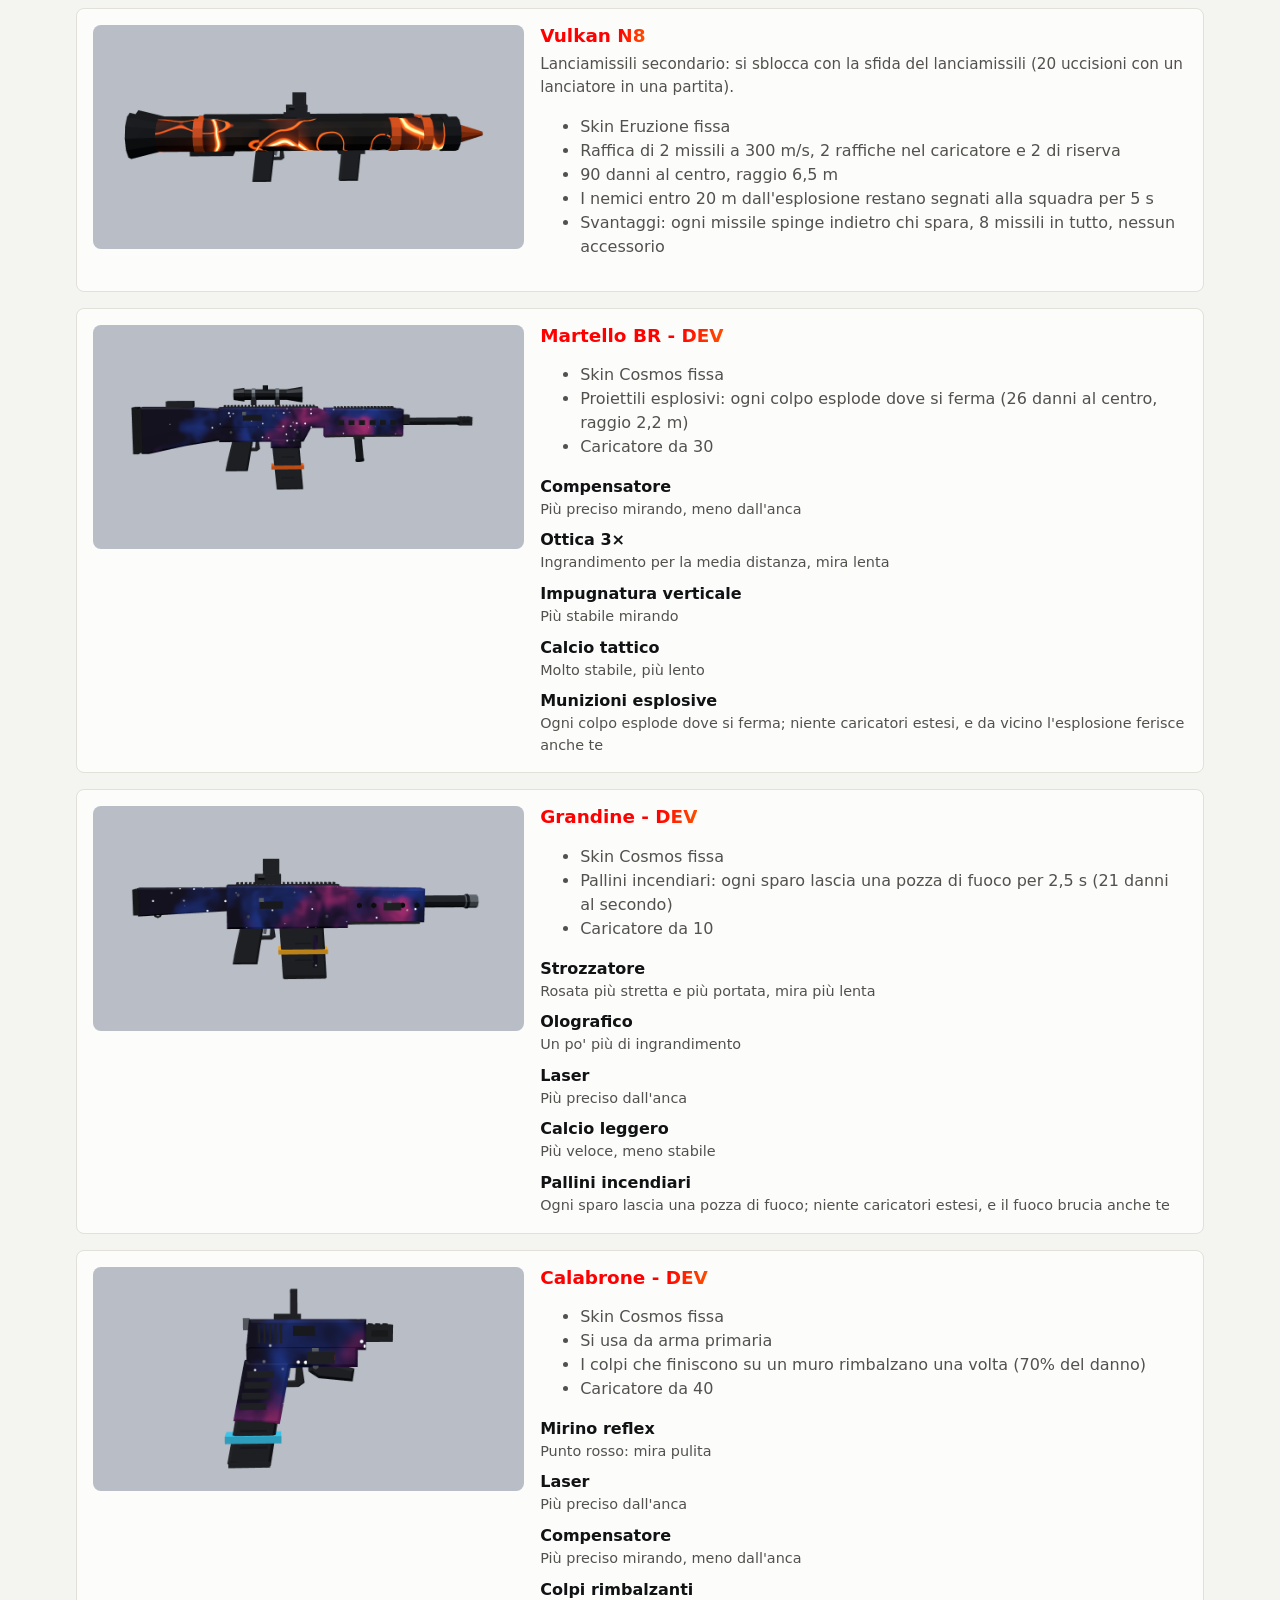
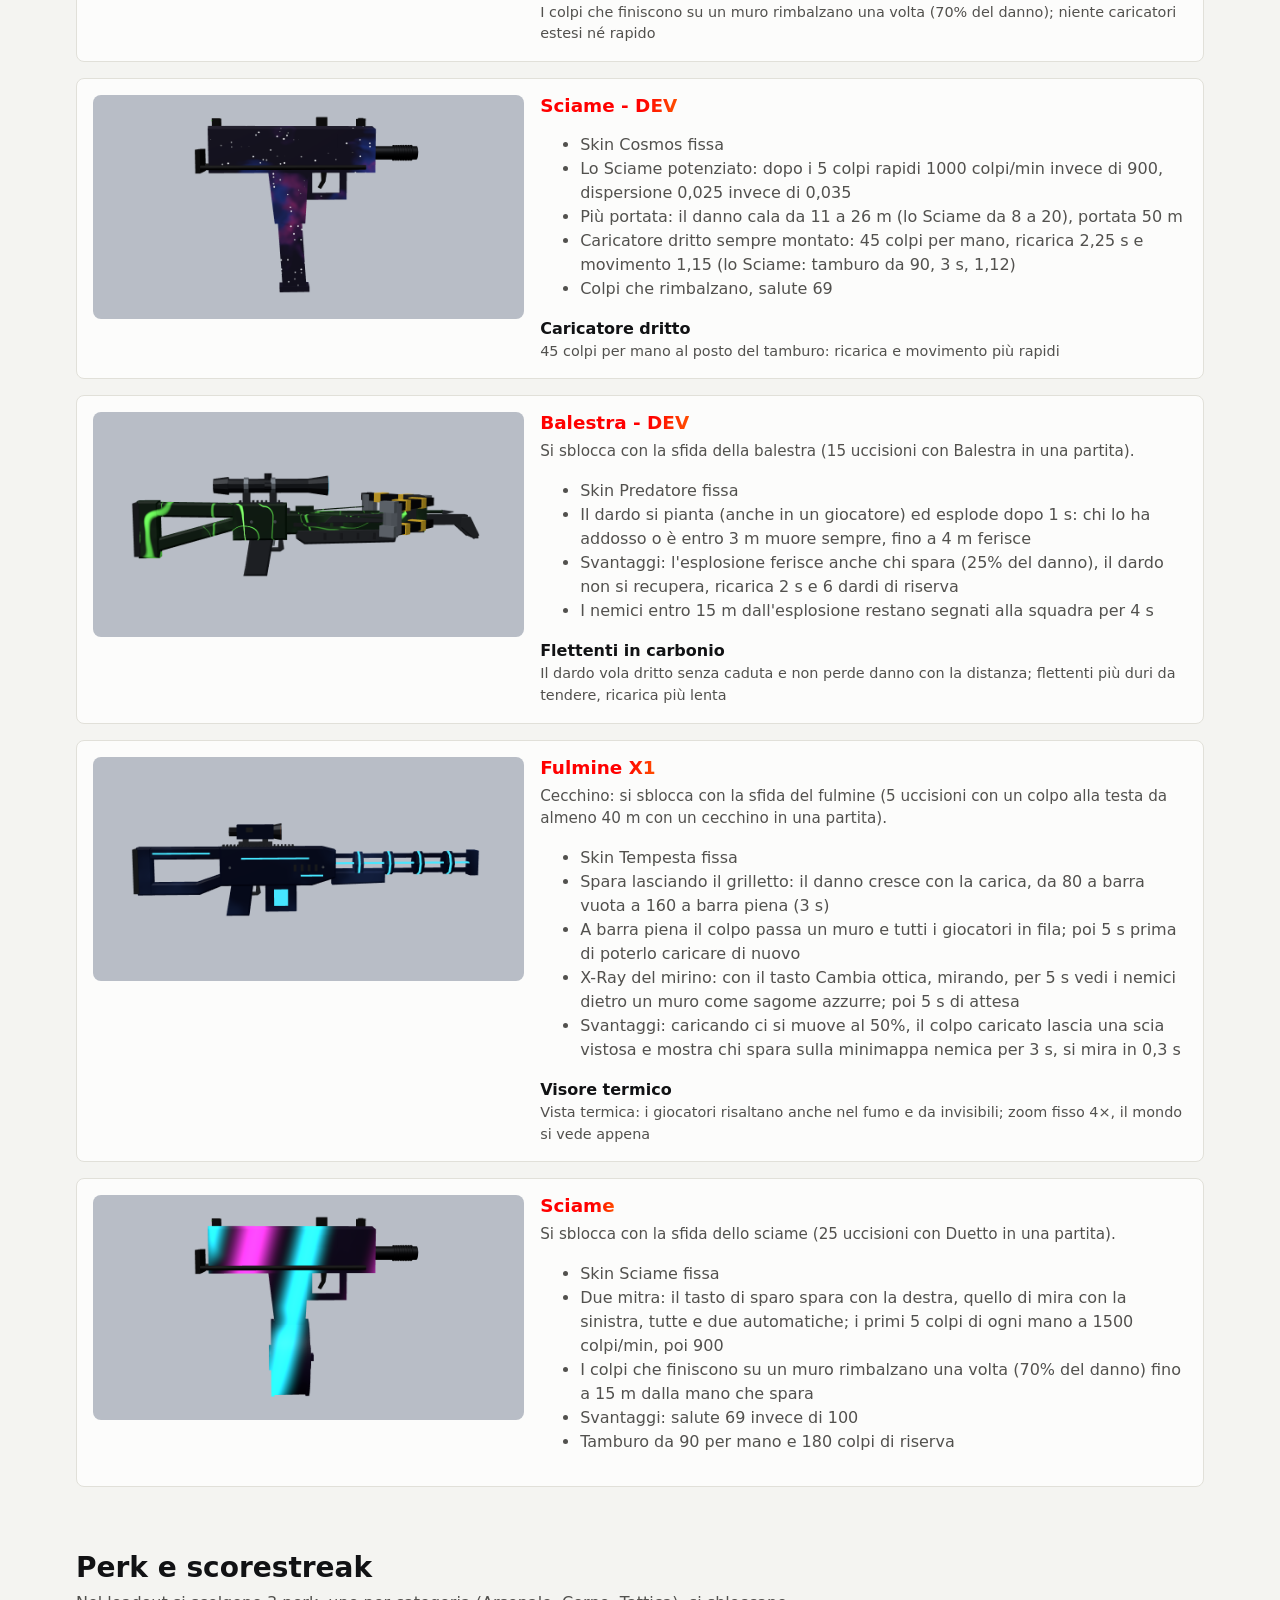
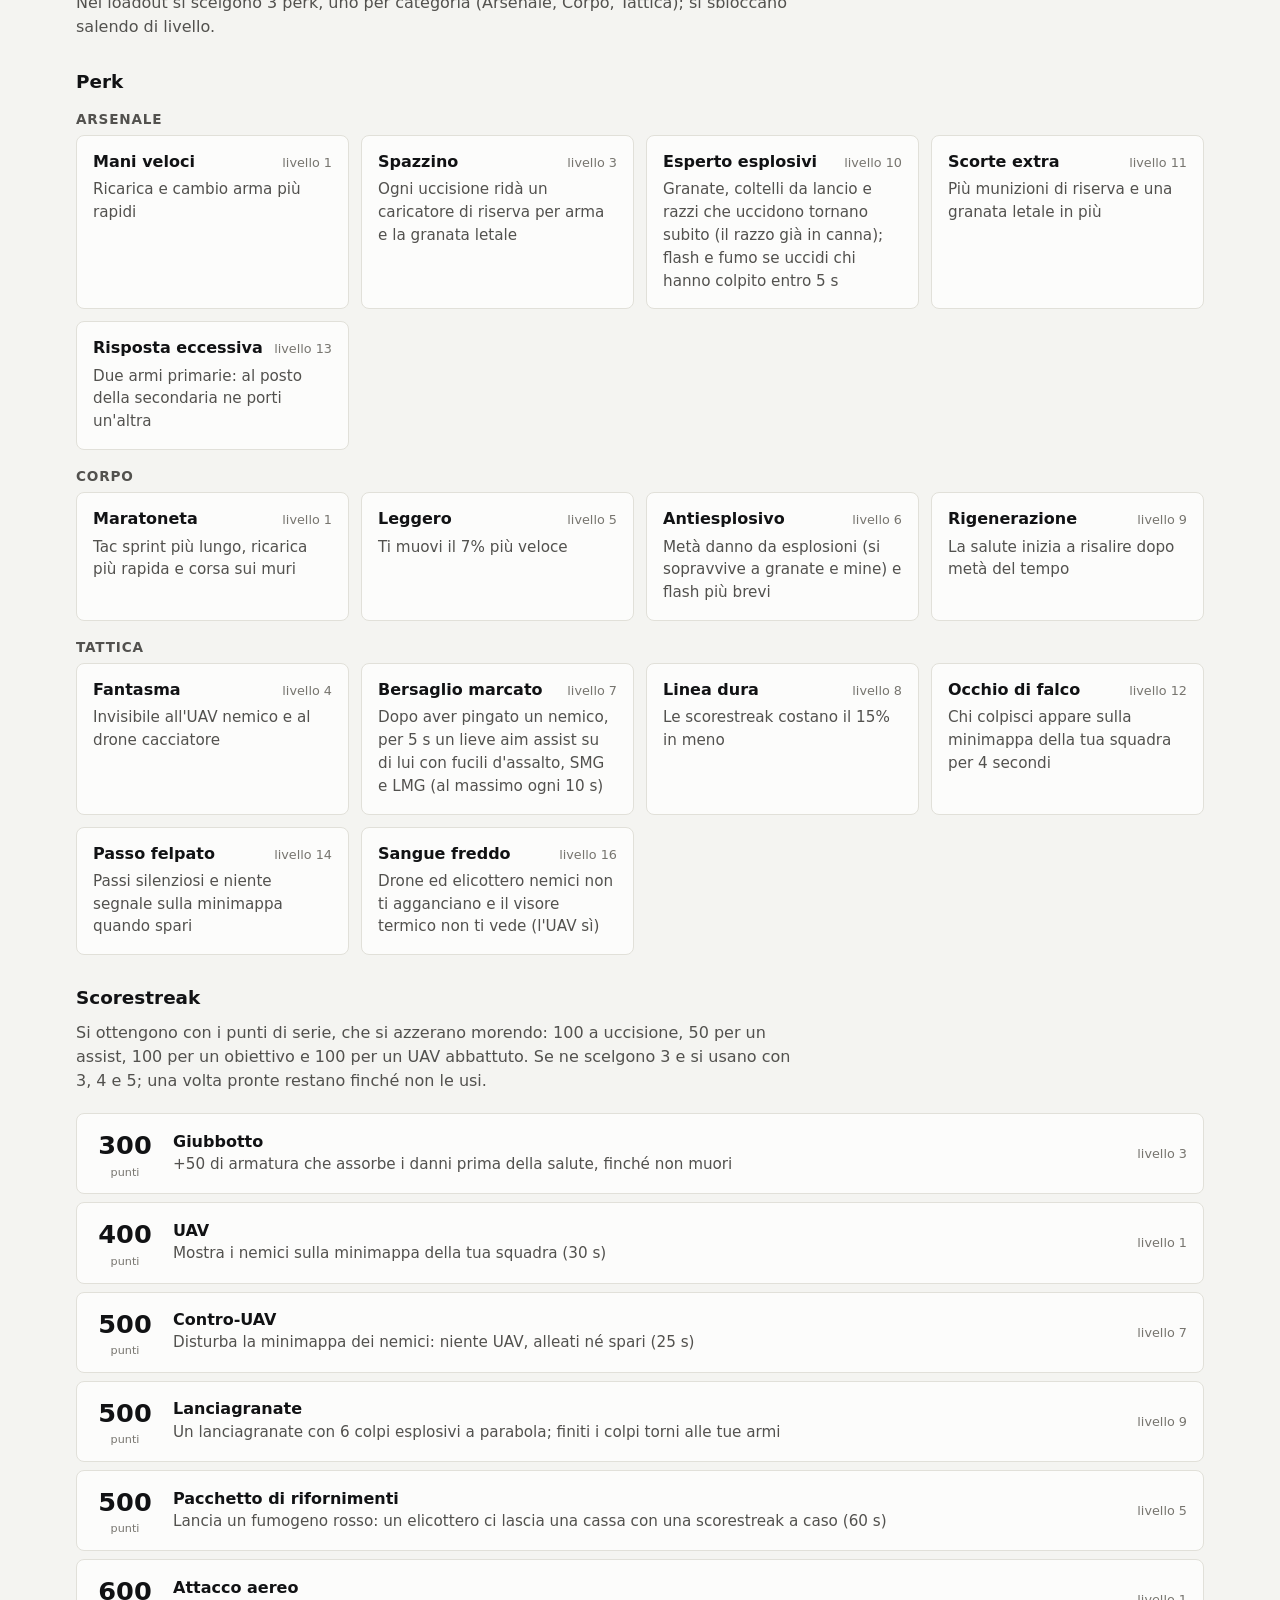
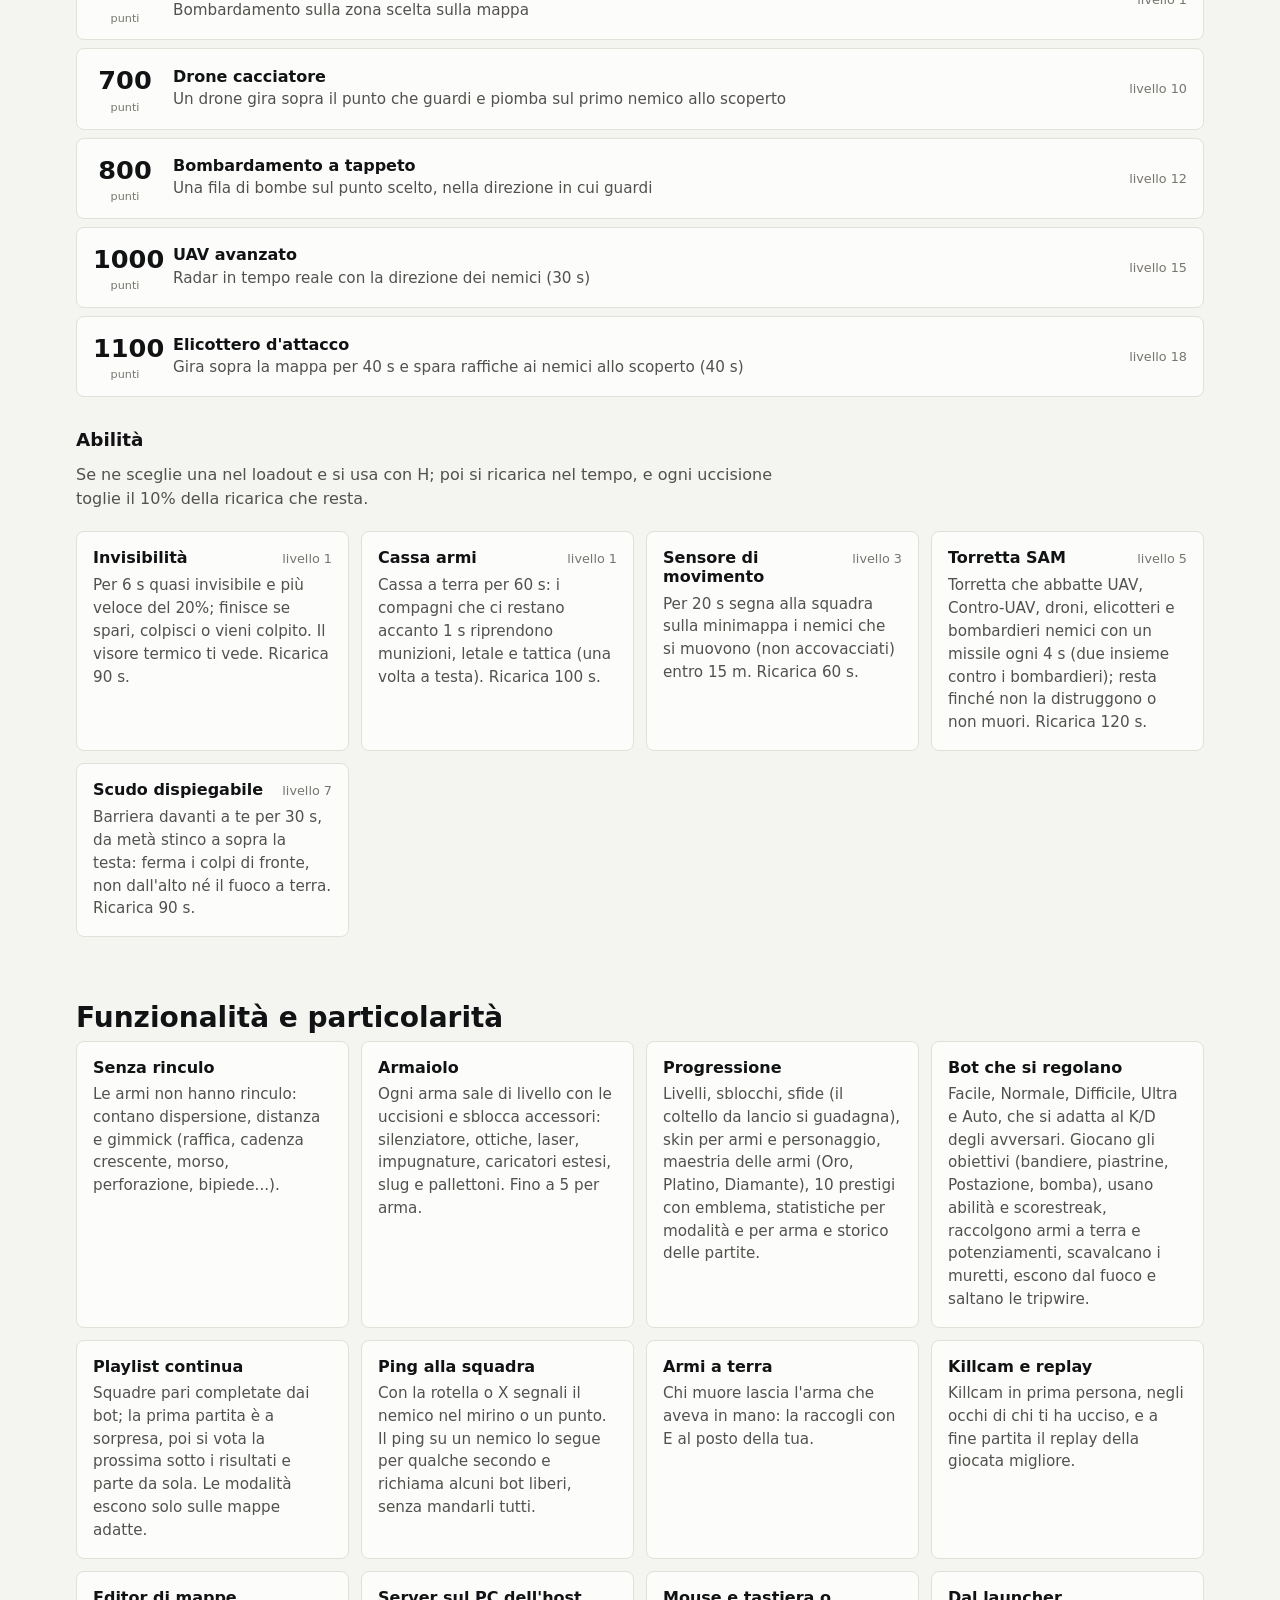
==== commit fa660ab4: "Sito aggiornato alla versione 1.20.3" ====
--- a/index.html
+++ b/index.html
@@ -6,7 +6,7 @@
   <title>BS-BlockStrike</title>
   <meta name="description" content="FPS multiplayer a blocchi per giocare tra amici con il launcher per Windows: mappe, modalità, movimento, armi con TTK, perk e scorestreak.">
   <link rel="icon" href="icona.svg" type="image/svg+xml">
-  <meta name="versione-dati" content="a2e6f094d6">
+  <meta name="versione-dati" content="12a19360c2">
   <link rel="stylesheet" href="stile.css?v=25d6c3c2ed">
   <script>
     // Tema scelto a mano (pulsante in alto): applicato prima del disegno per non lampeggiare
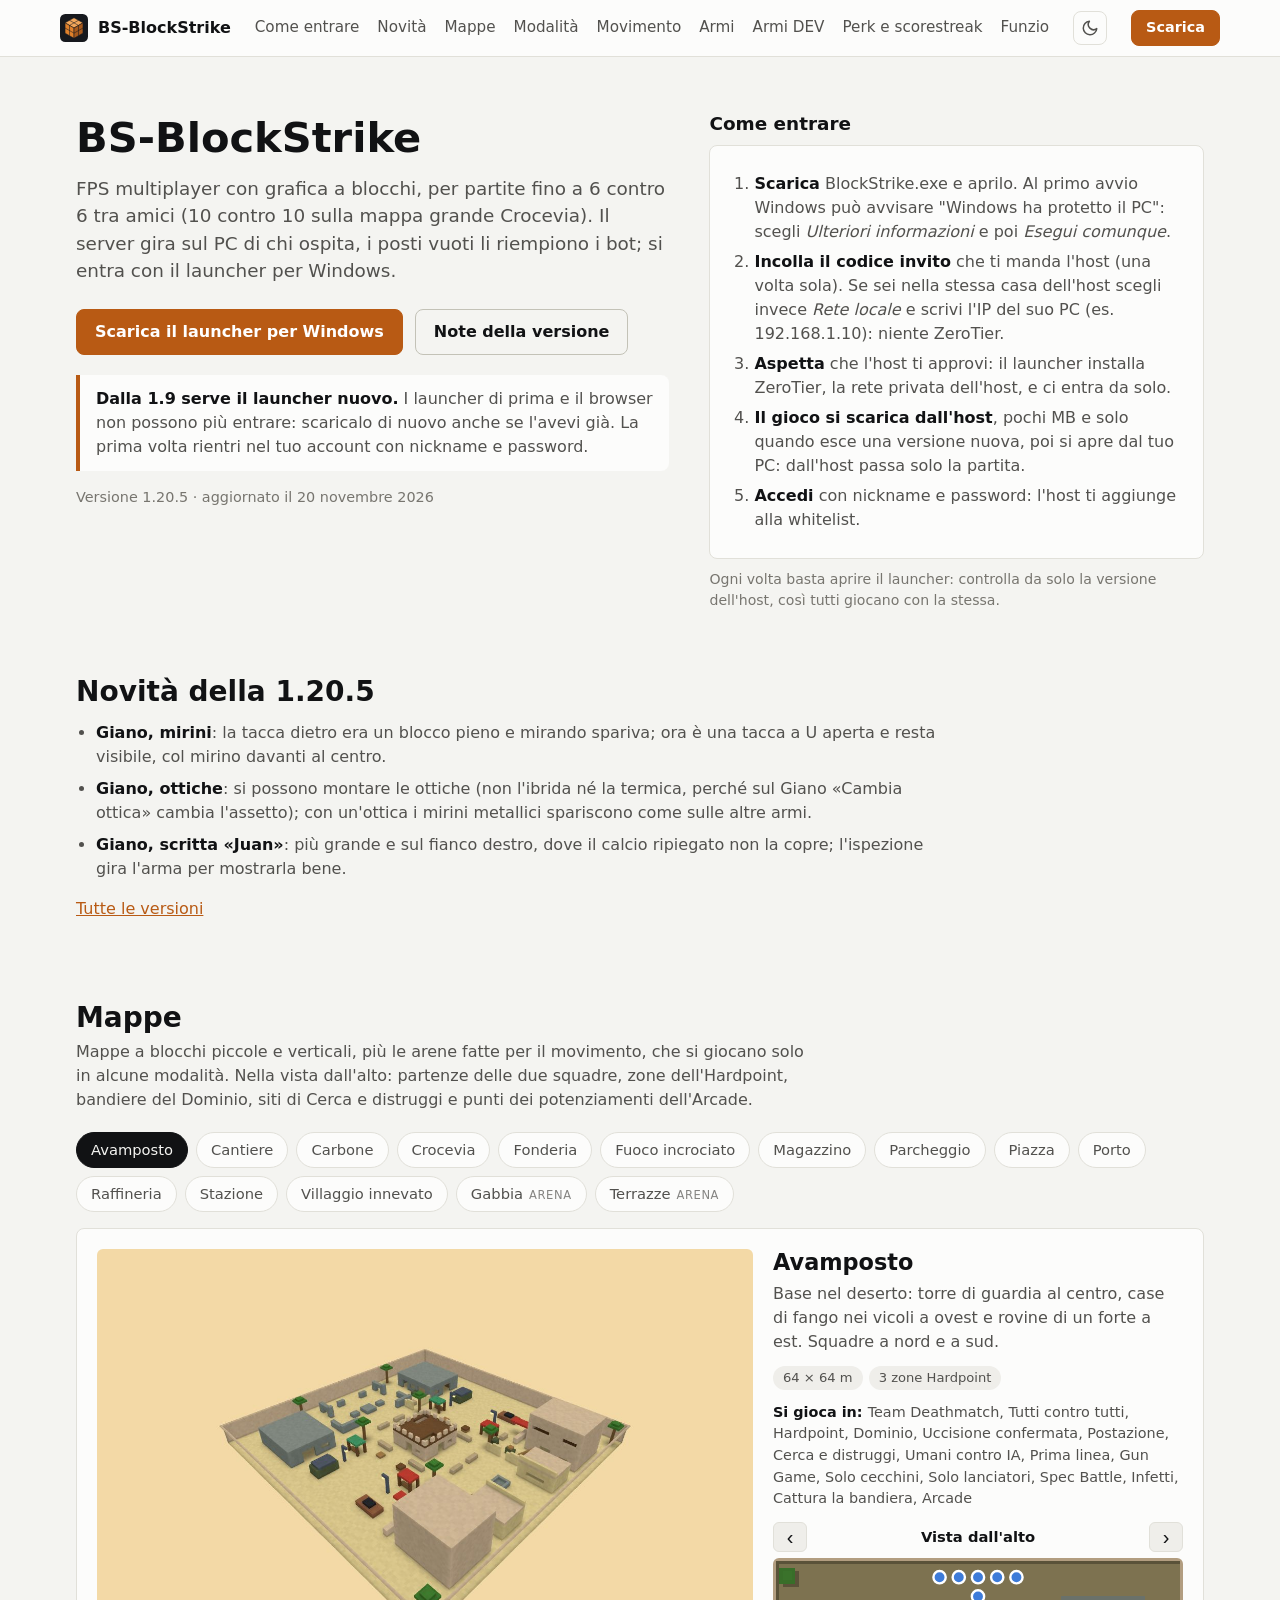
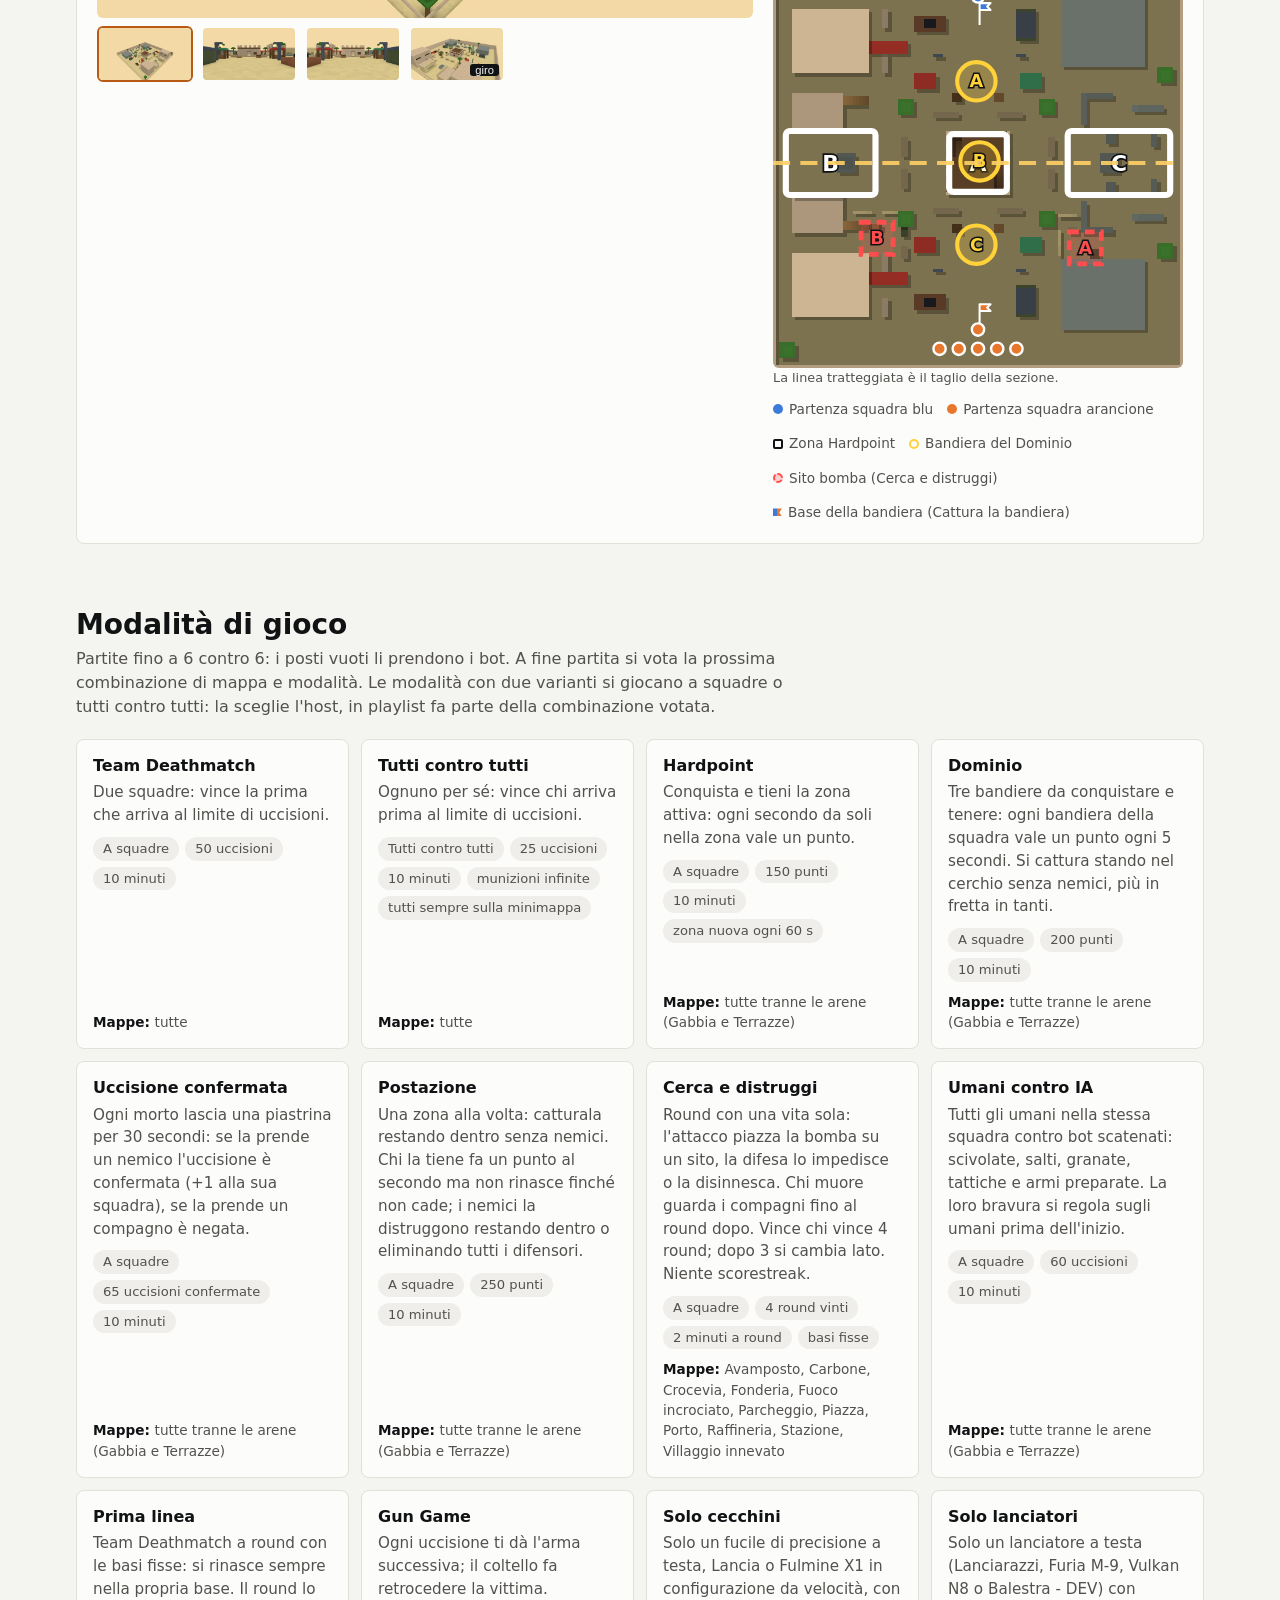
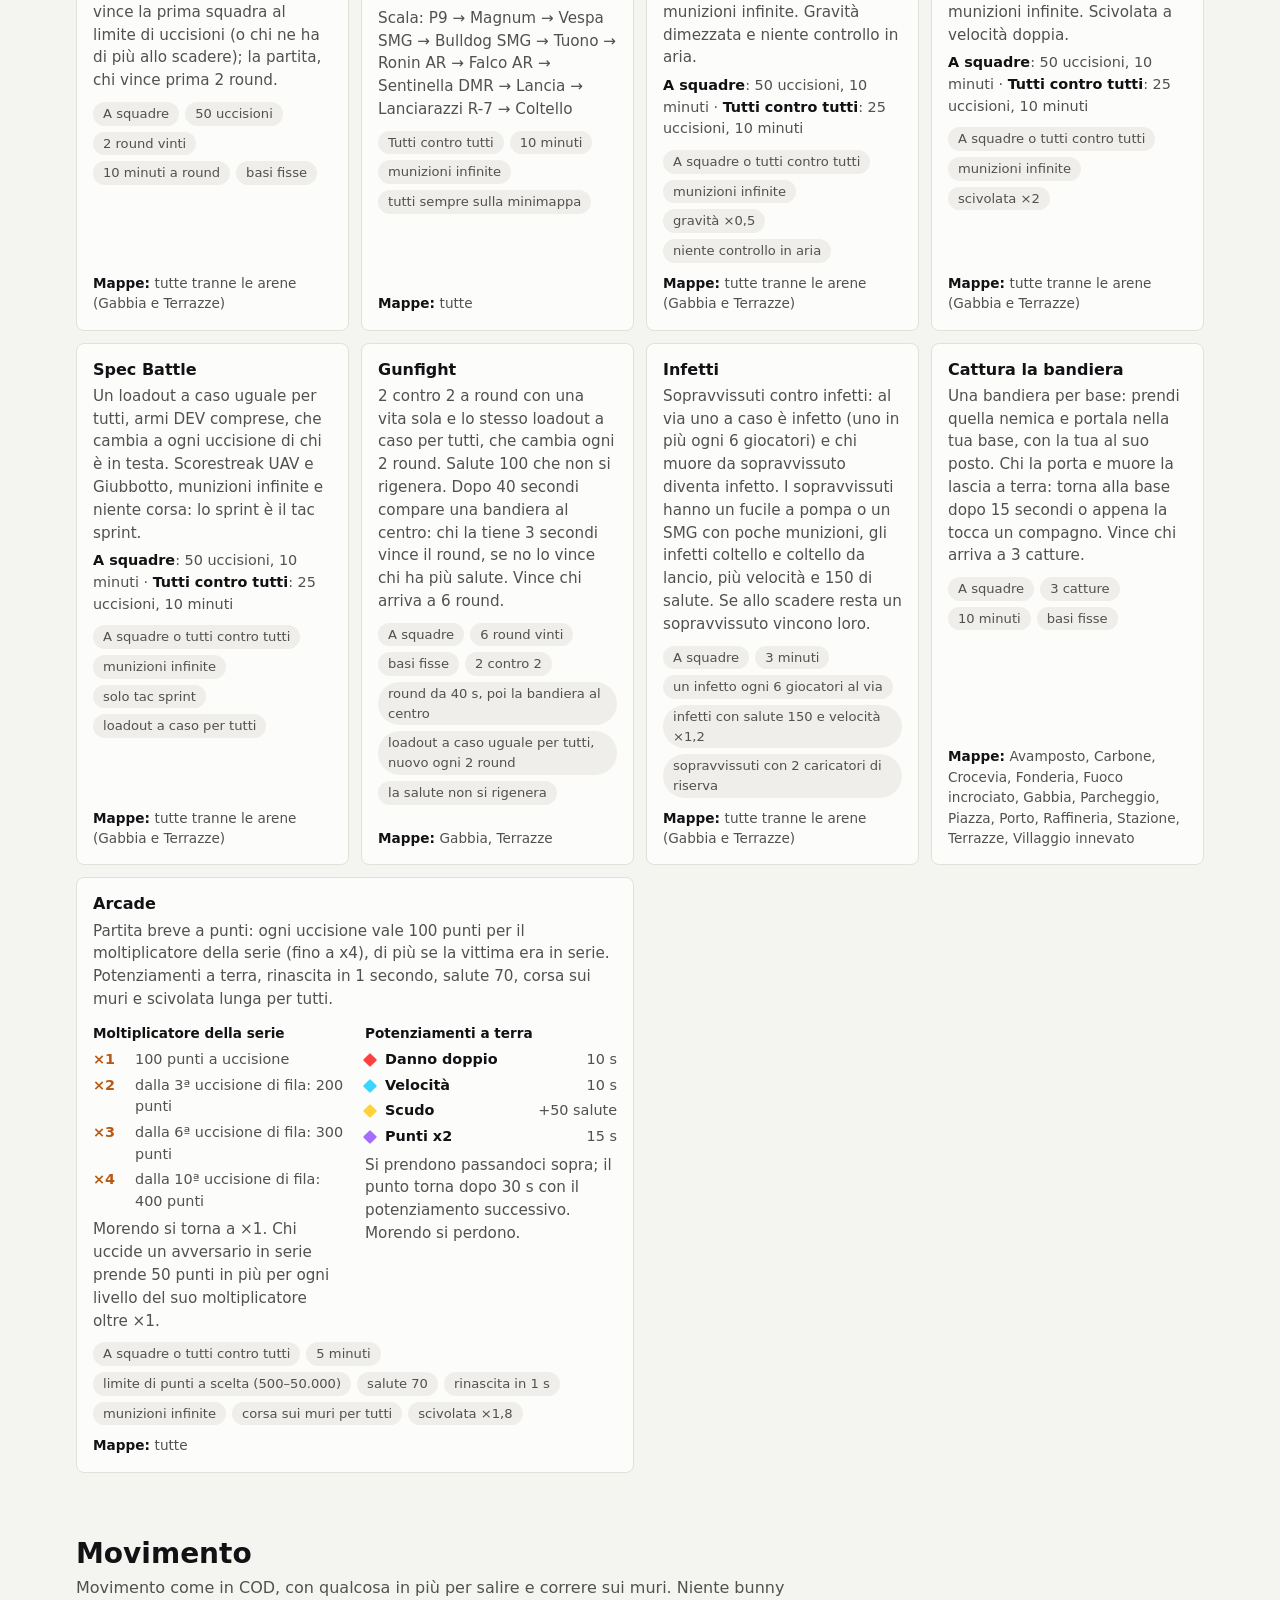
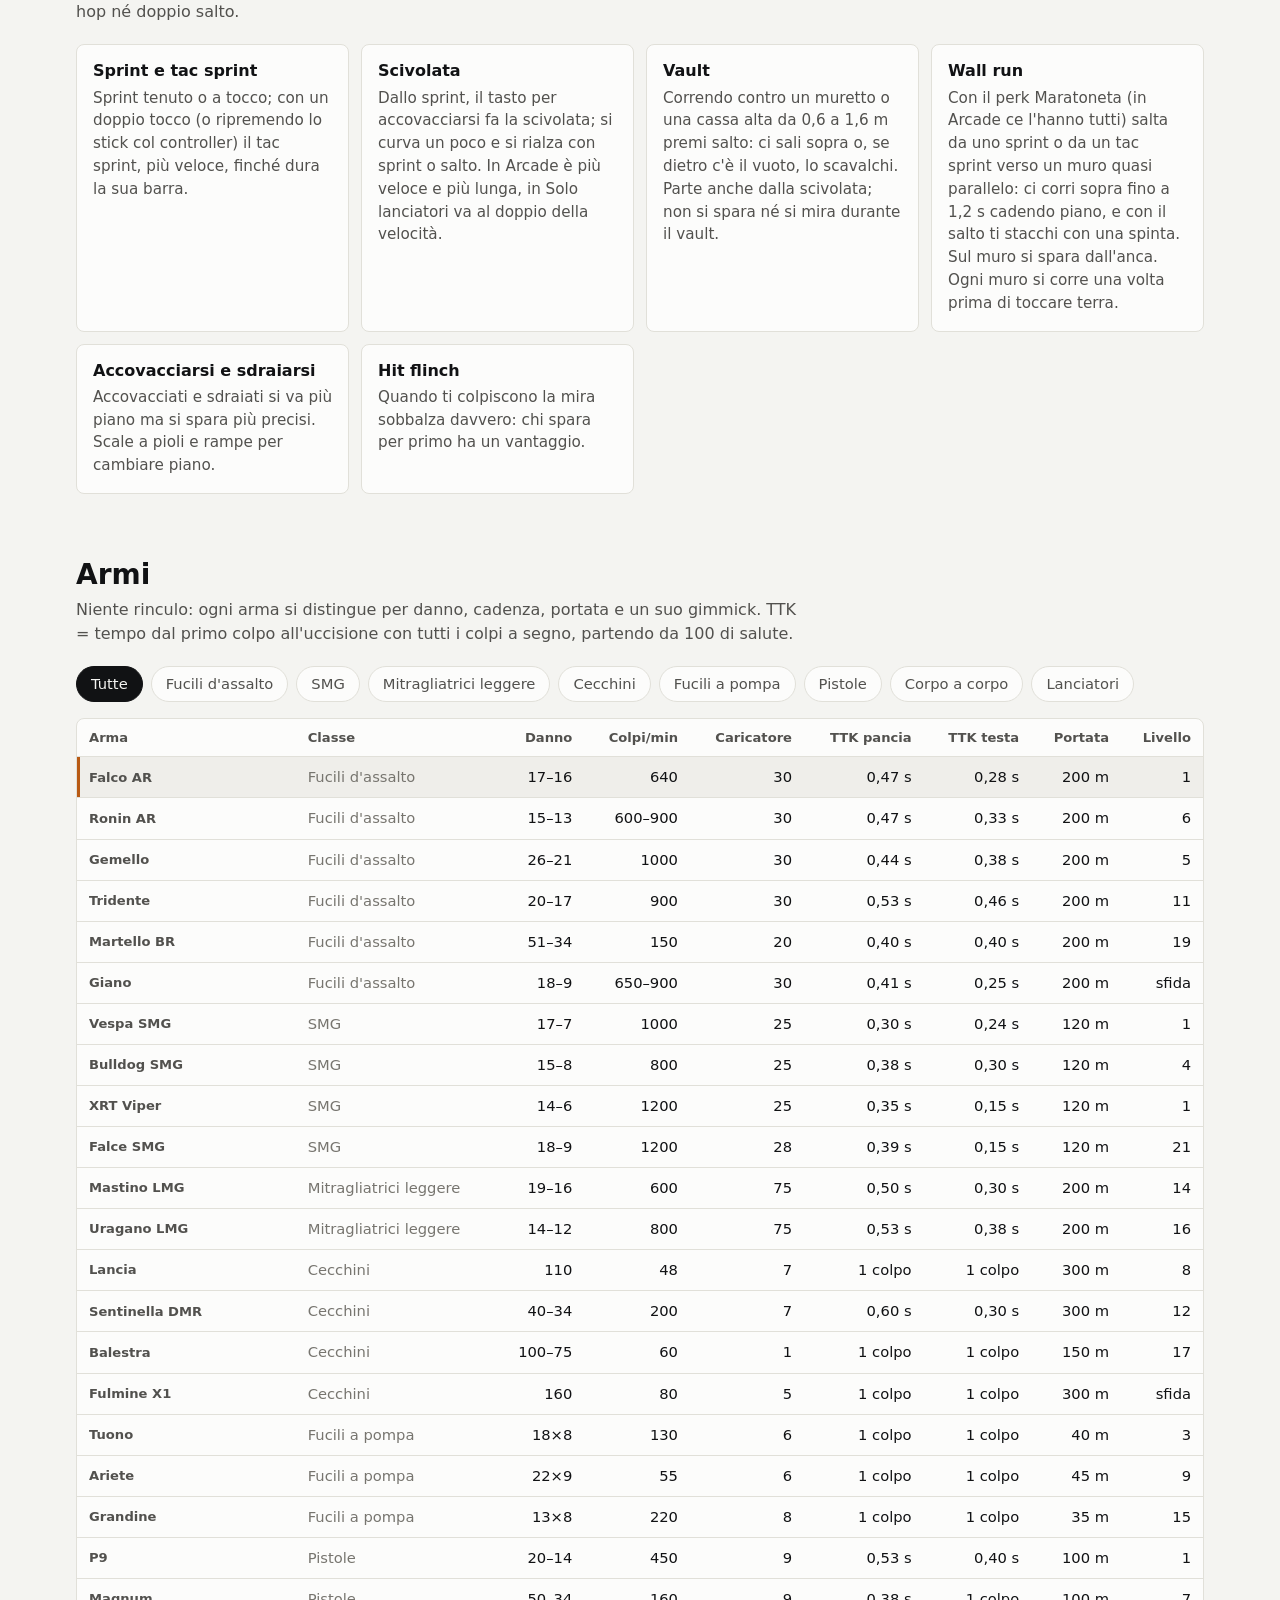
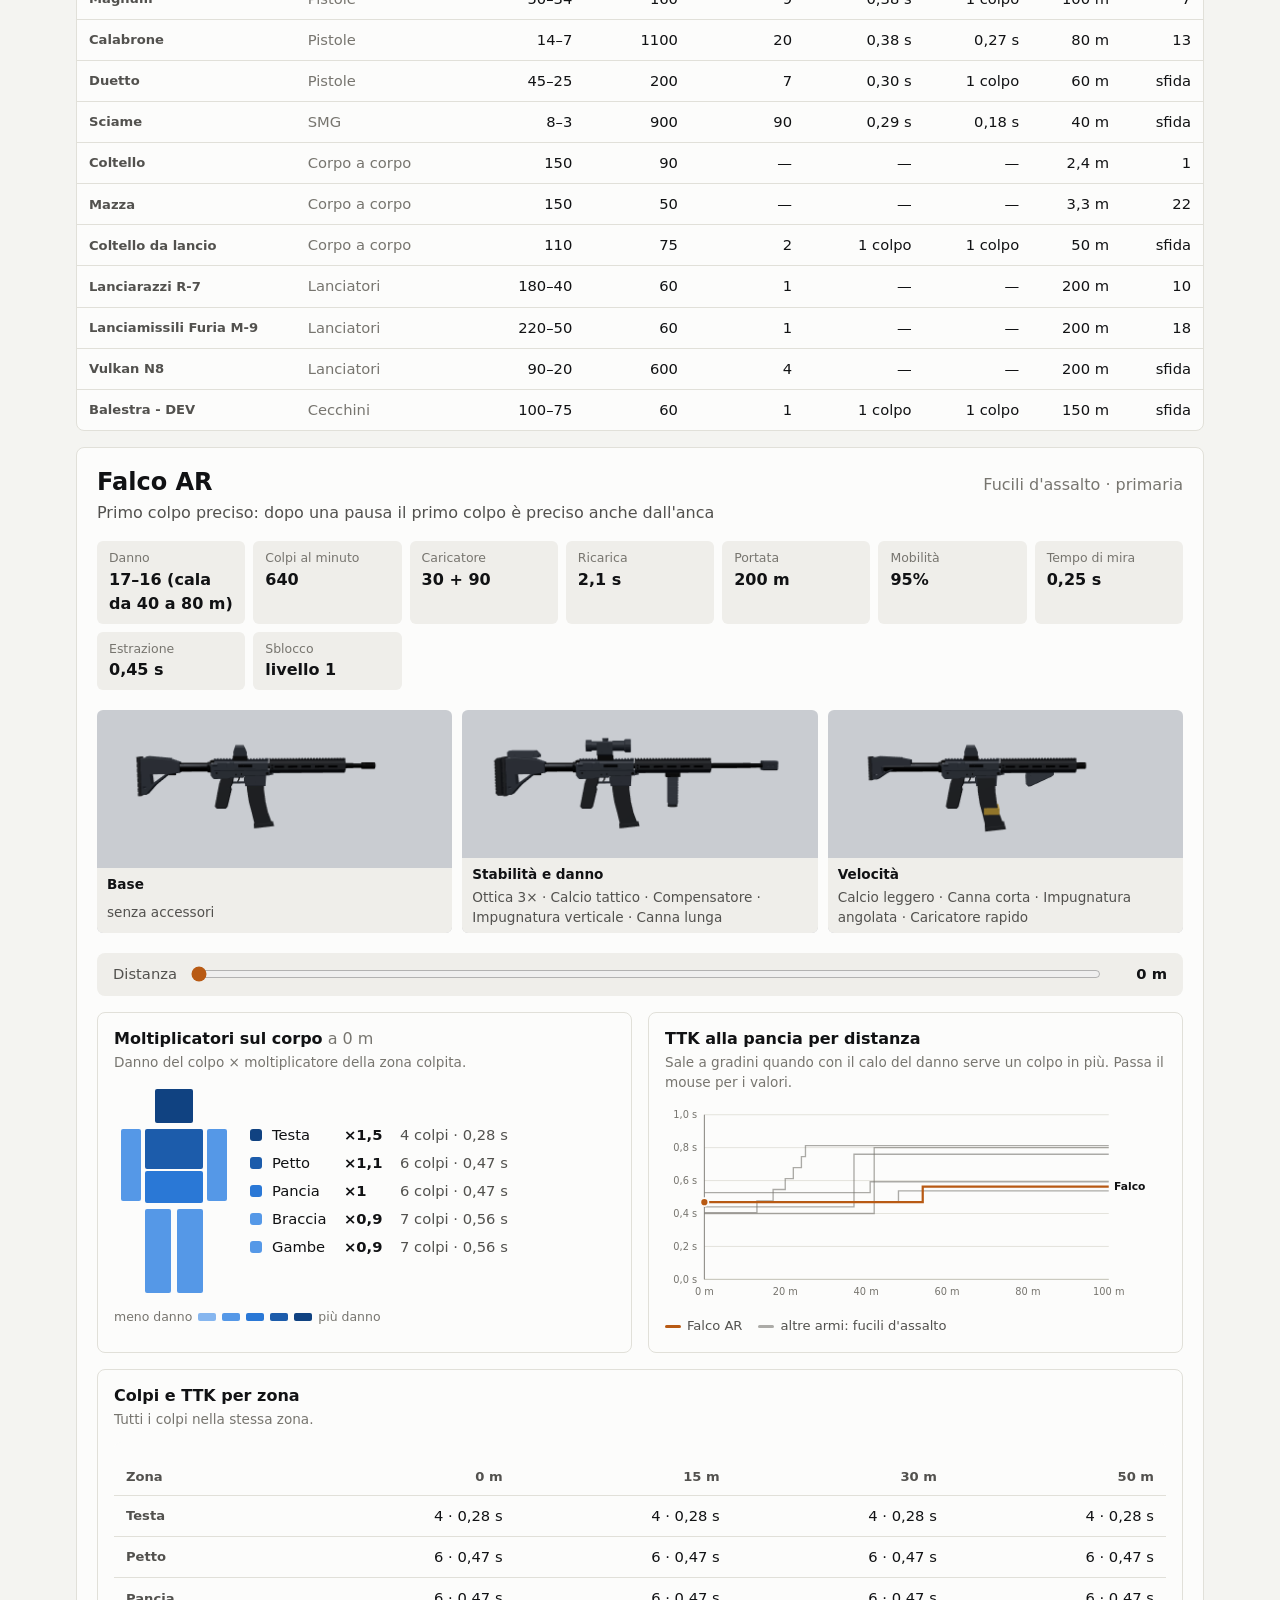
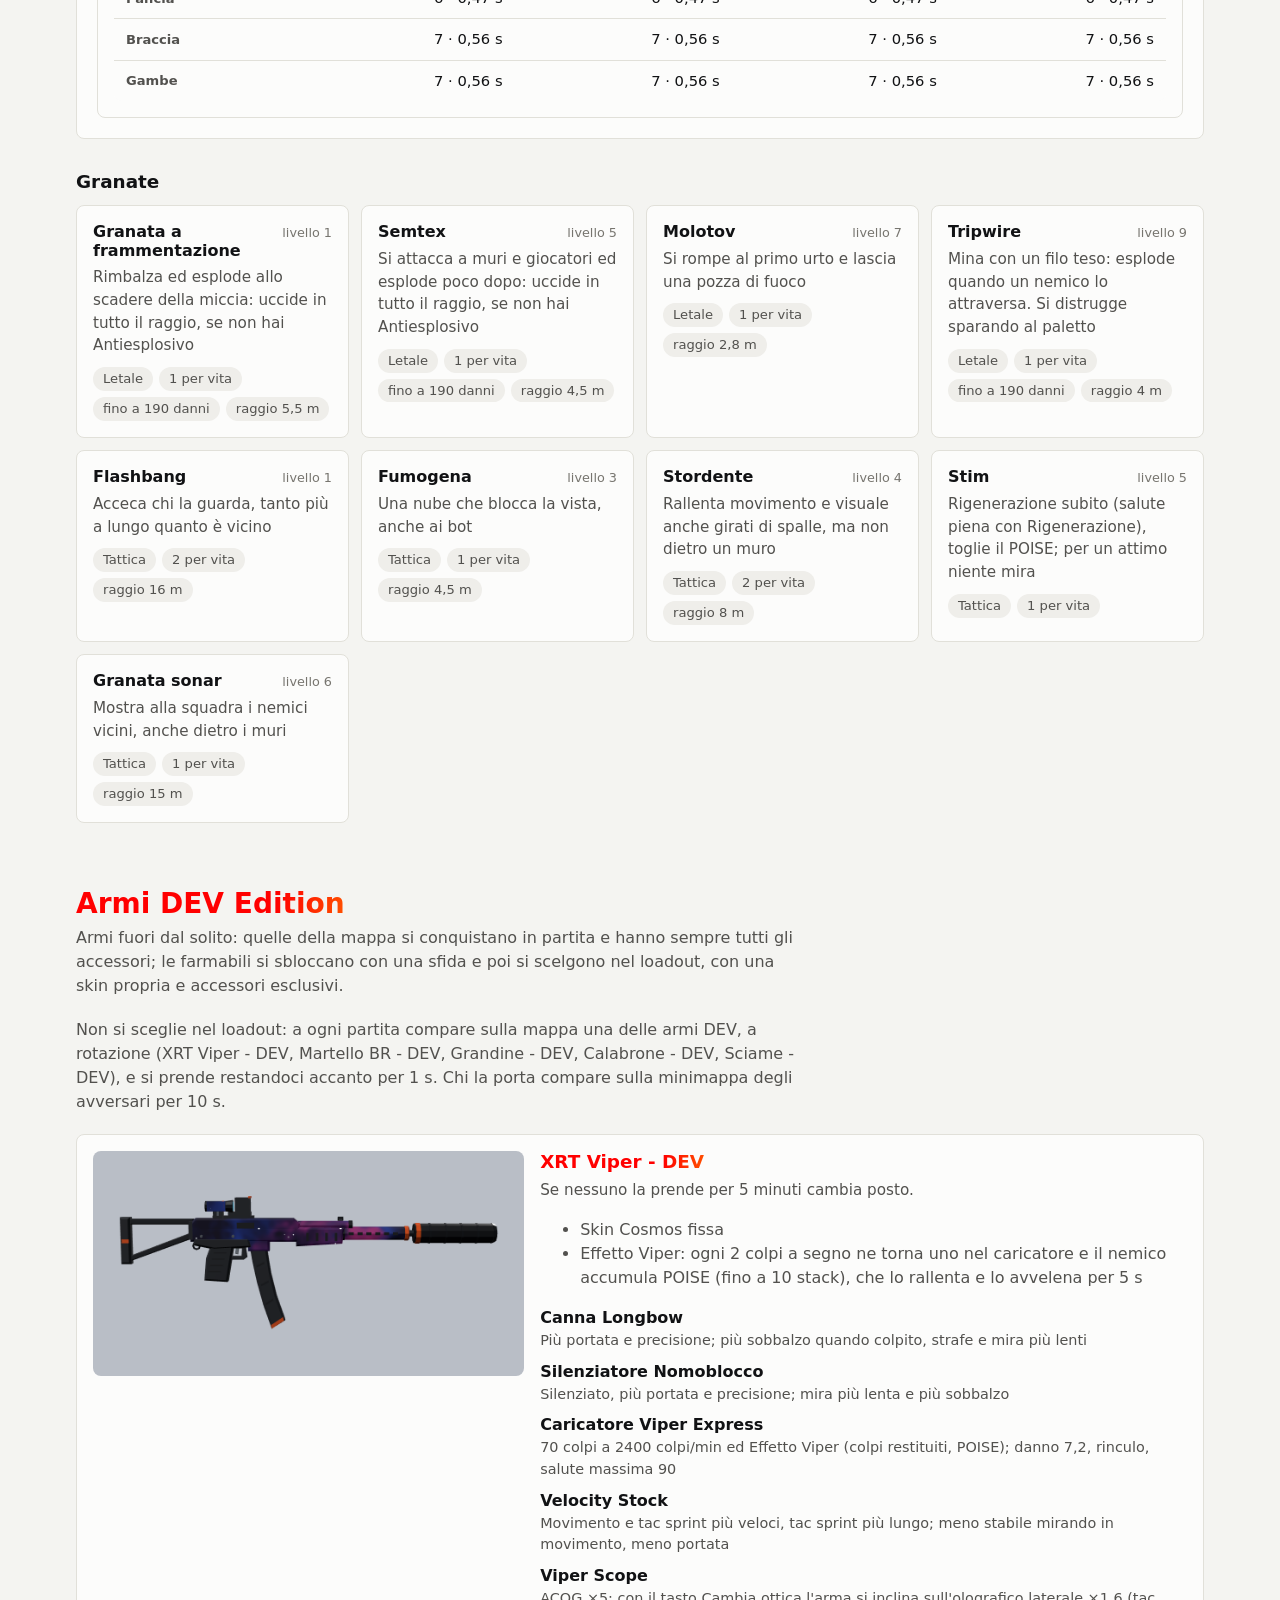
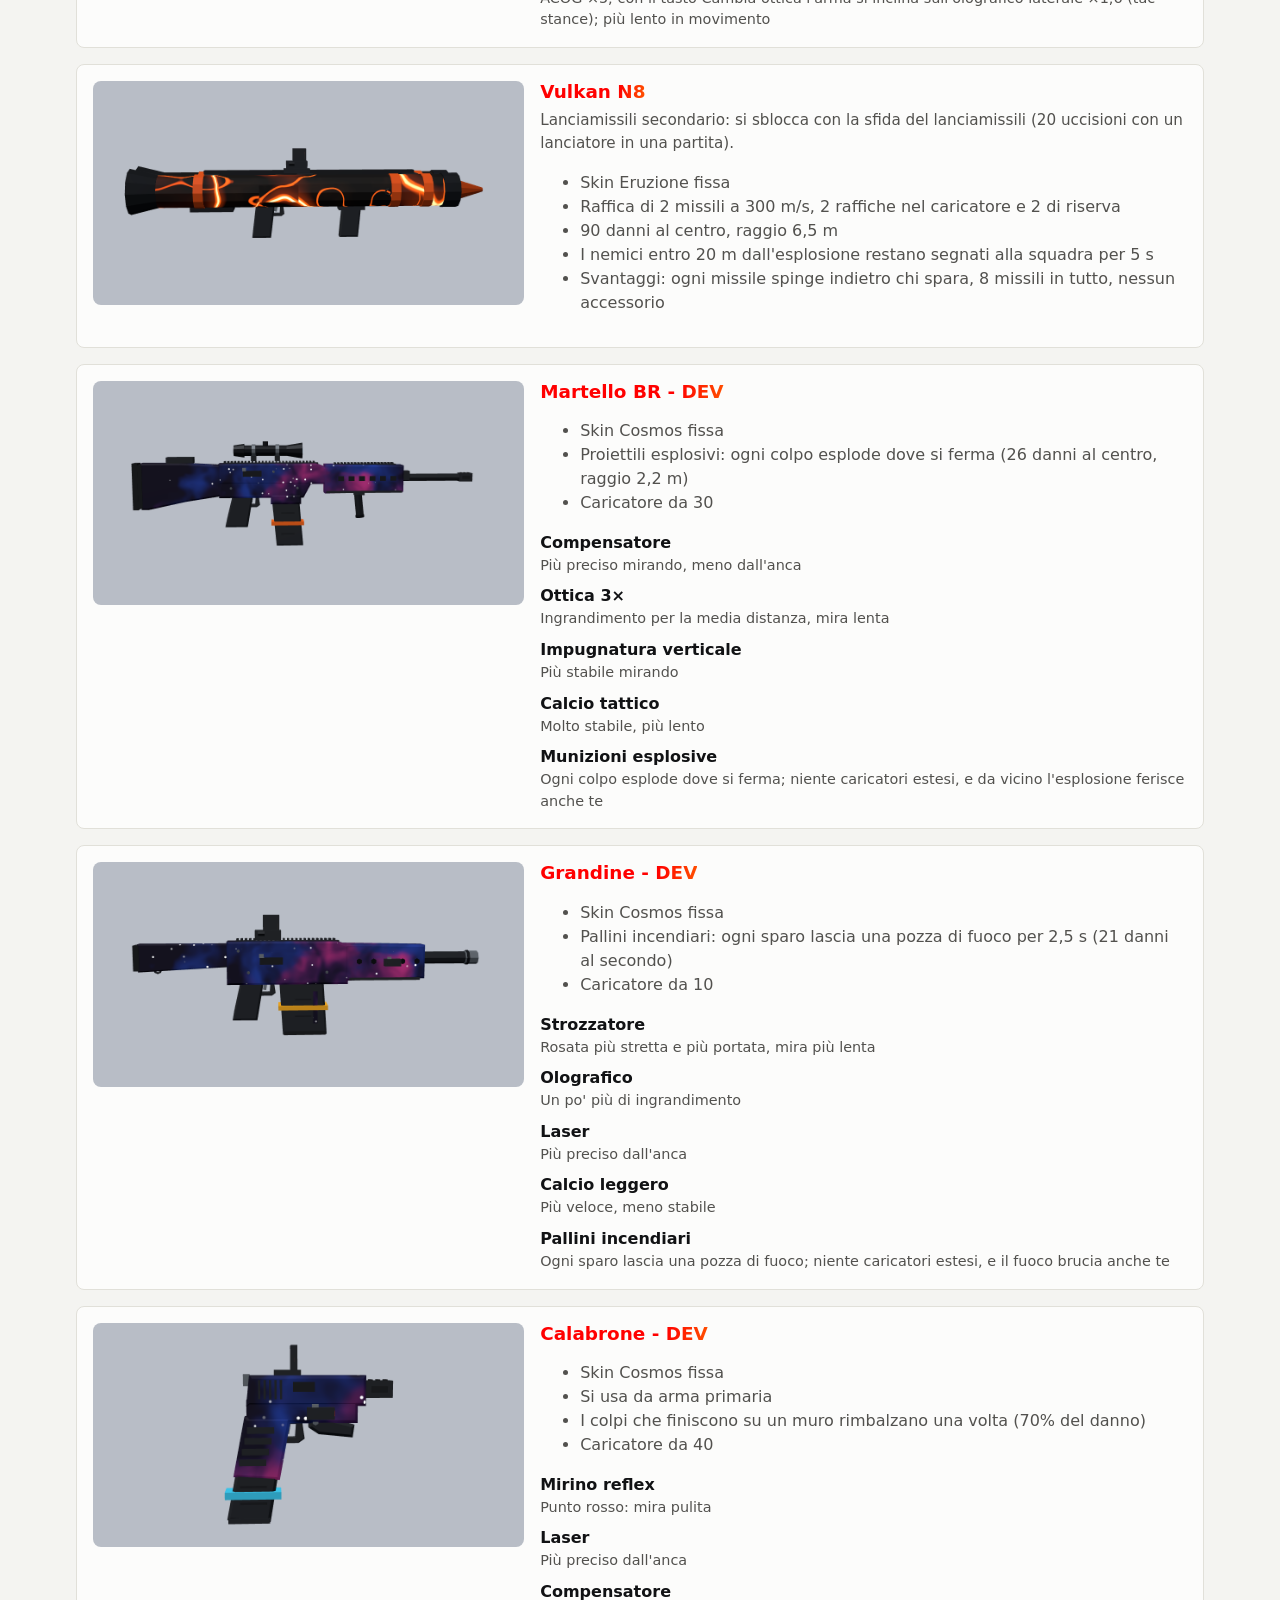
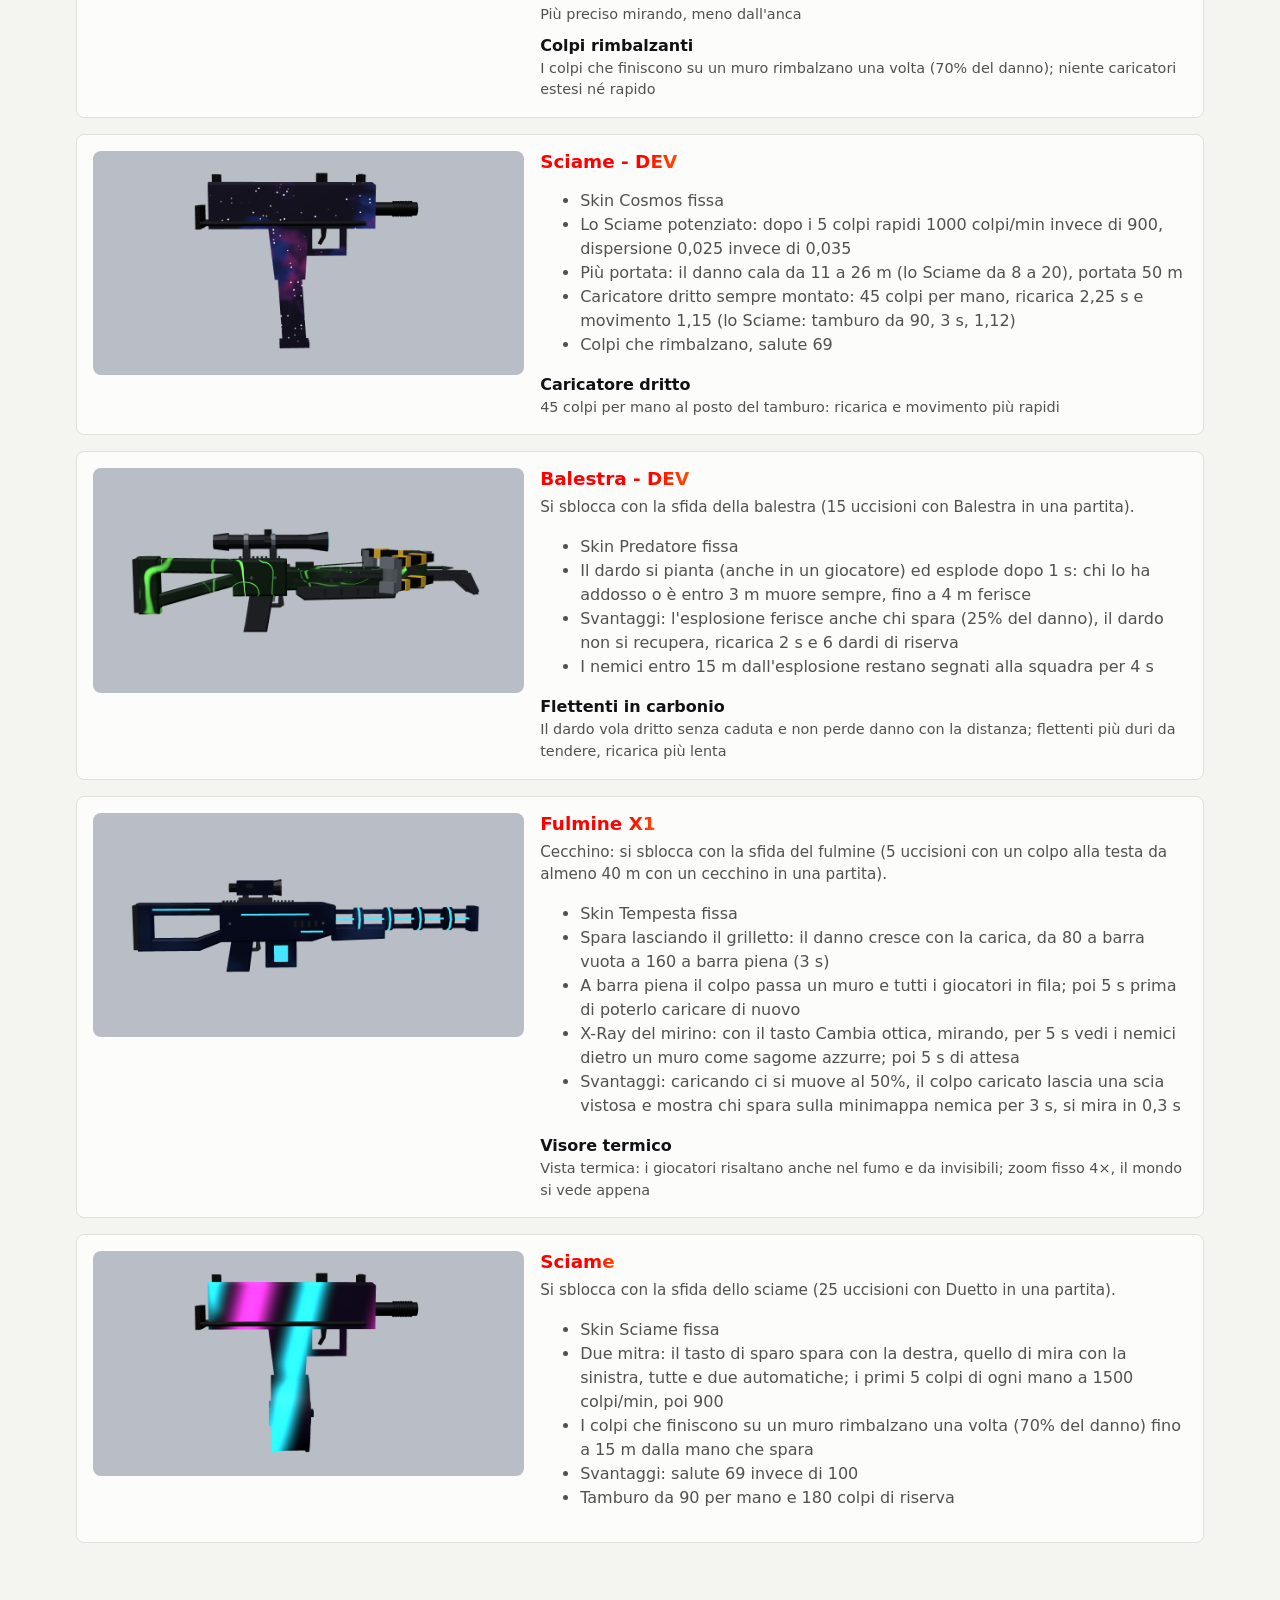
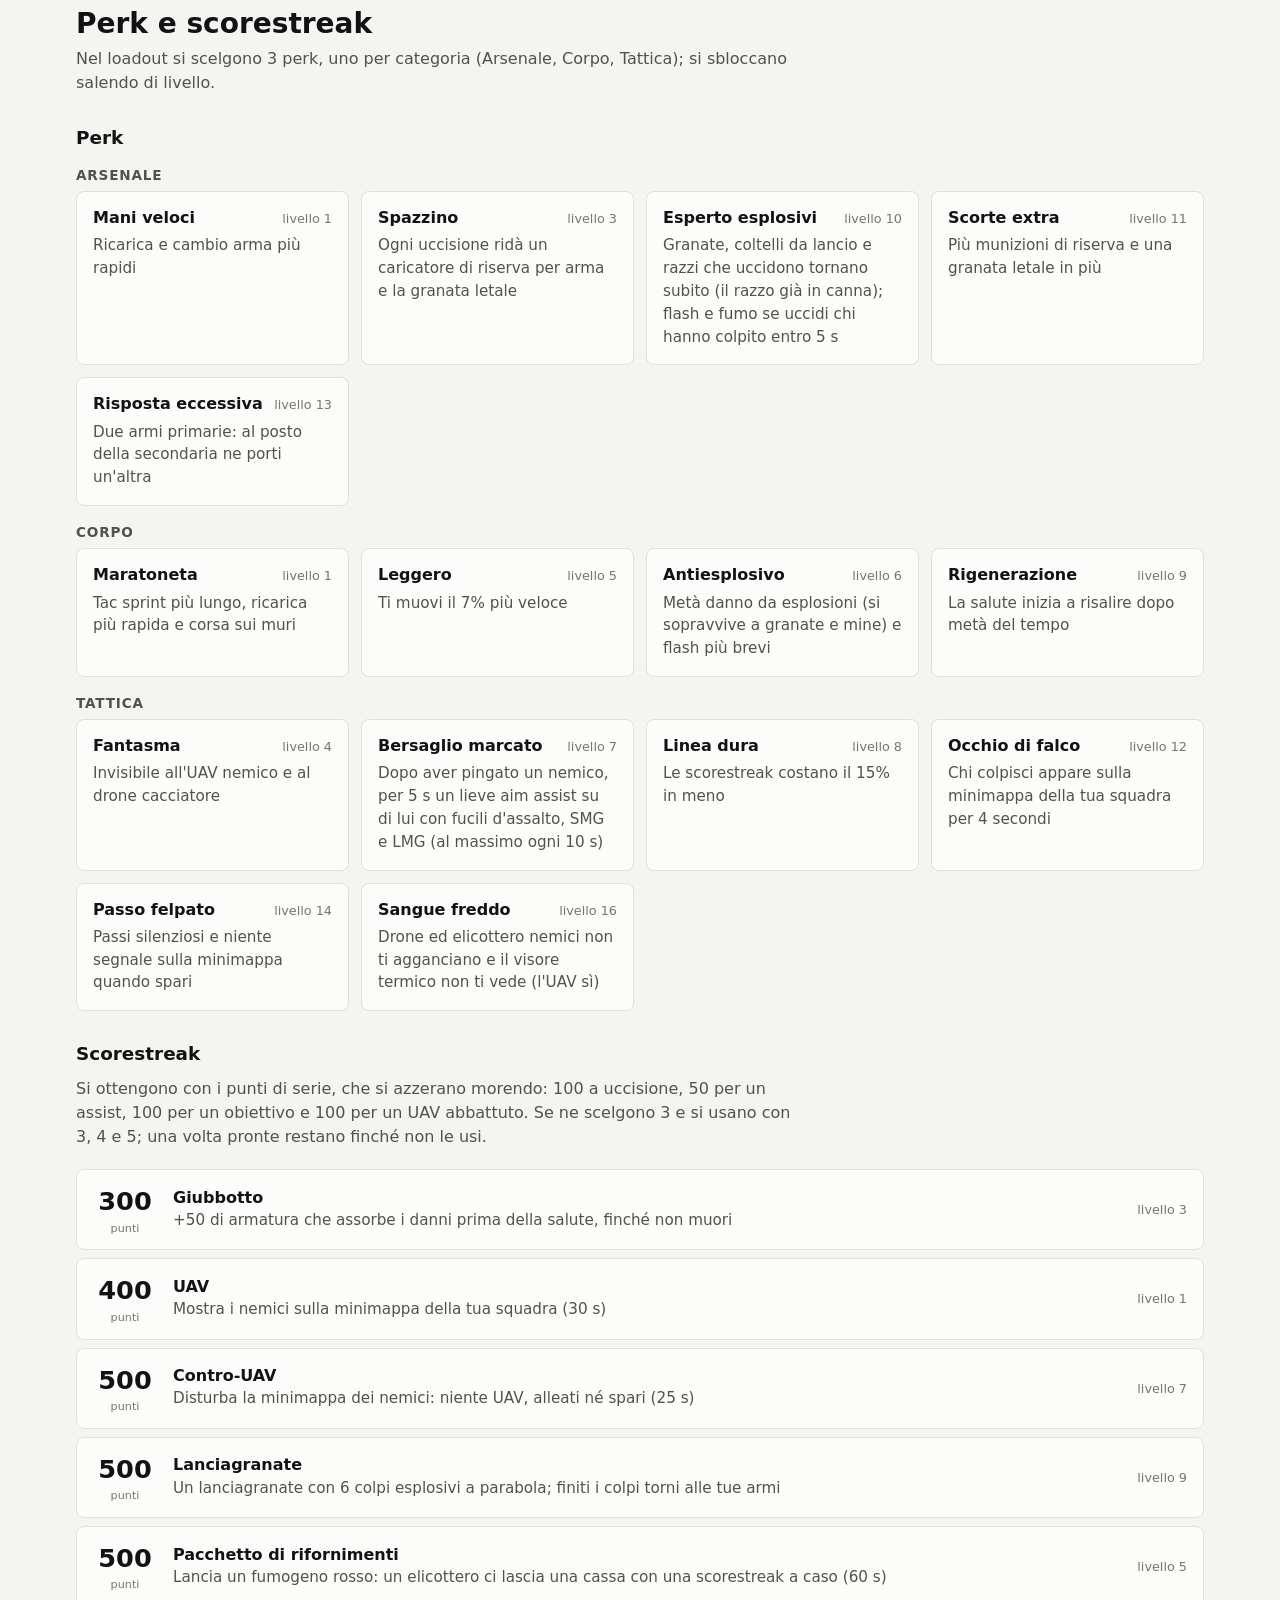
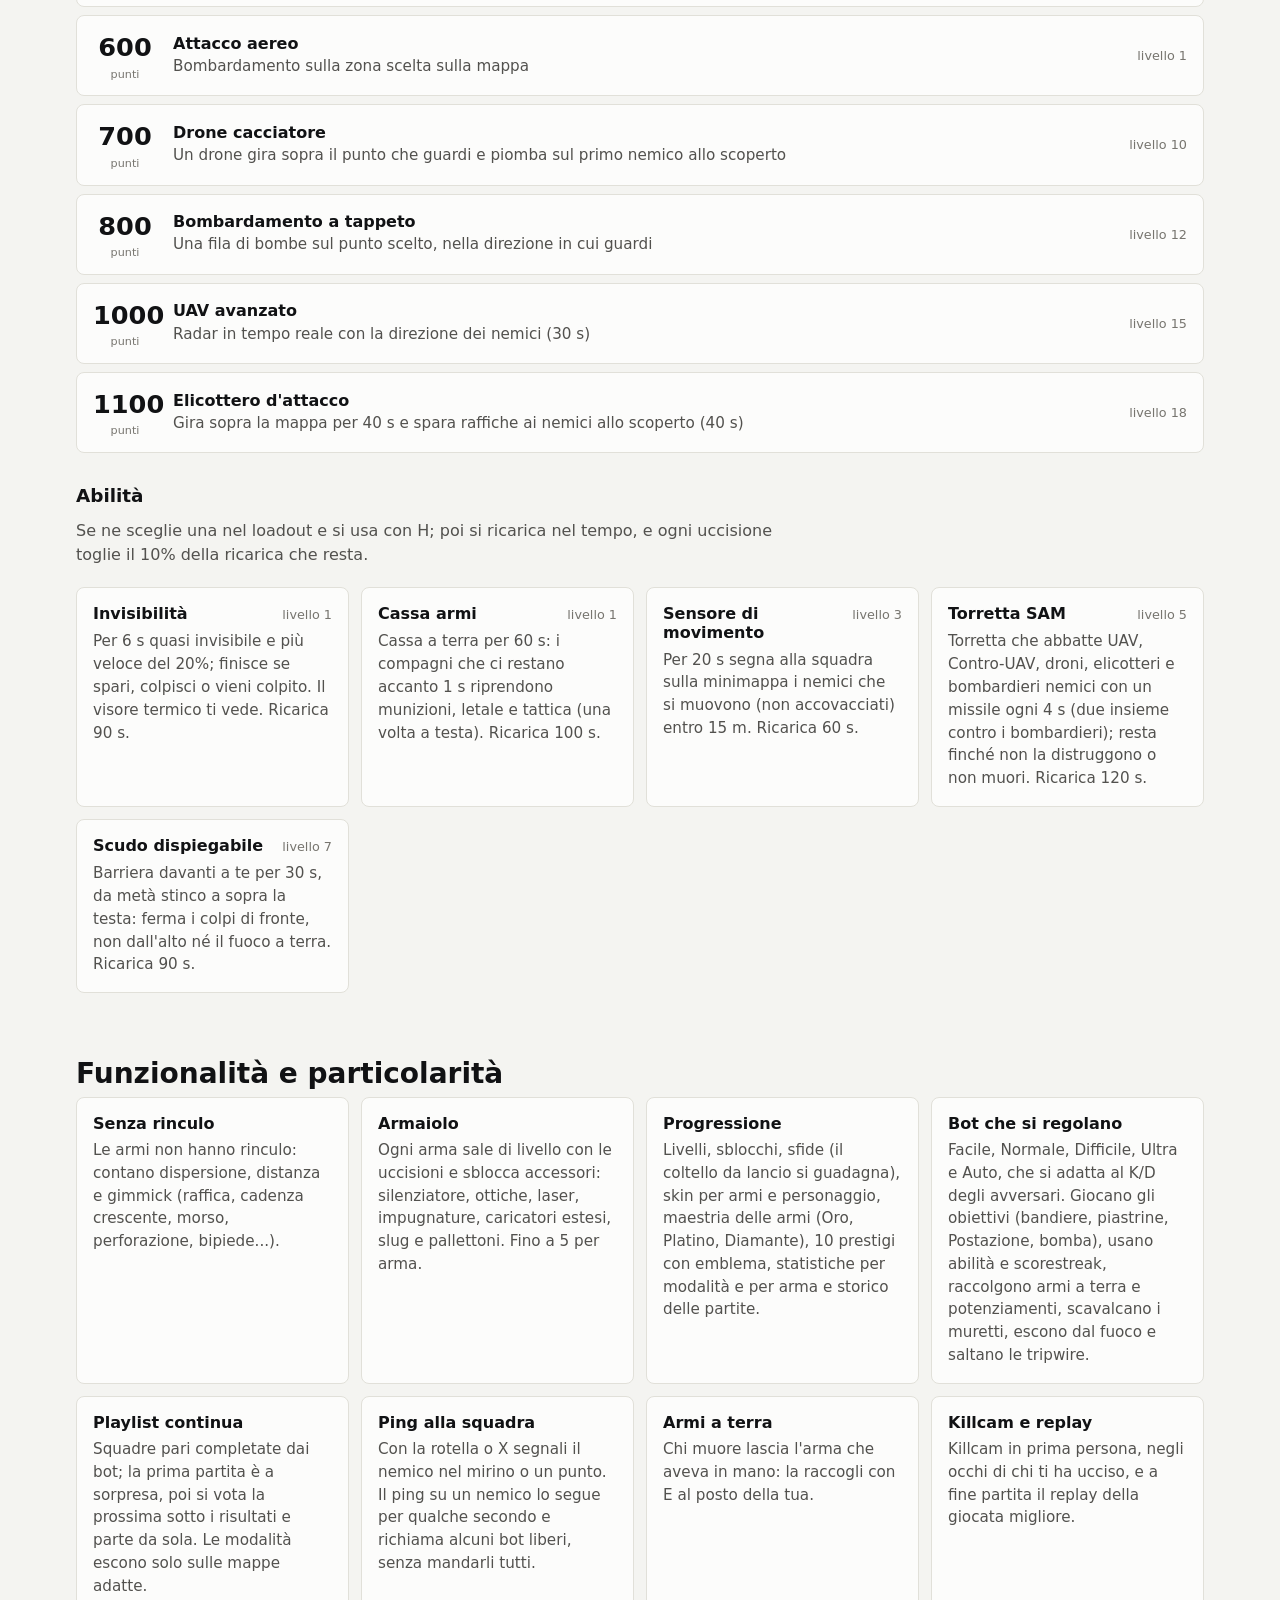
==== commit 83628c7b: "Sito aggiornato alla versione 1.20.5" ====
--- a/index.html
+++ b/index.html
@@ -6,7 +6,7 @@
   <title>BS-BlockStrike</title>
   <meta name="description" content="FPS multiplayer a blocchi per giocare tra amici con il launcher per Windows: mappe, modalità, movimento, armi con TTK, perk e scorestreak.">
   <link rel="icon" href="icona.svg" type="image/svg+xml">
-  <meta name="versione-dati" content="12a19360c2">
+  <meta name="versione-dati" content="506f6dbf03">
   <link rel="stylesheet" href="stile.css?v=25d6c3c2ed">
   <script>
     // Tema scelto a mano (pulsante in alto): applicato prima del disegno per non lampeggiare
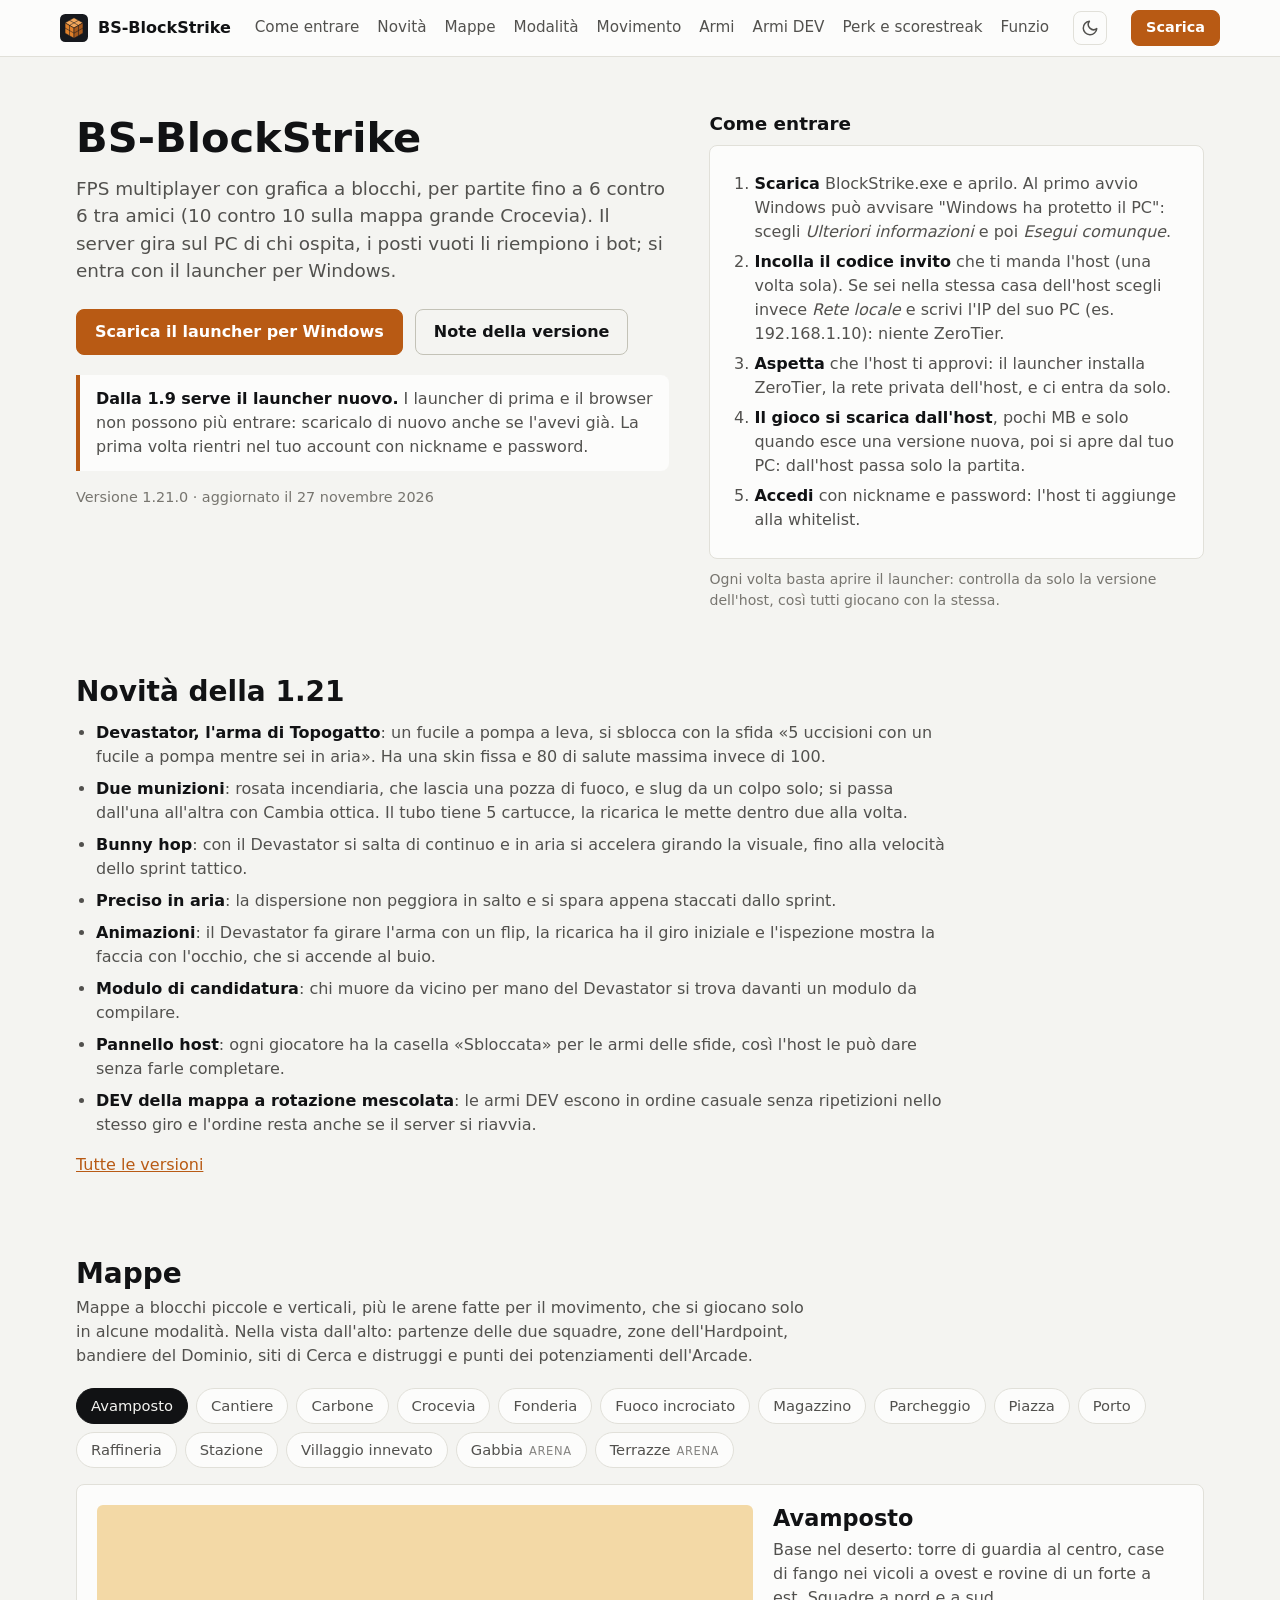
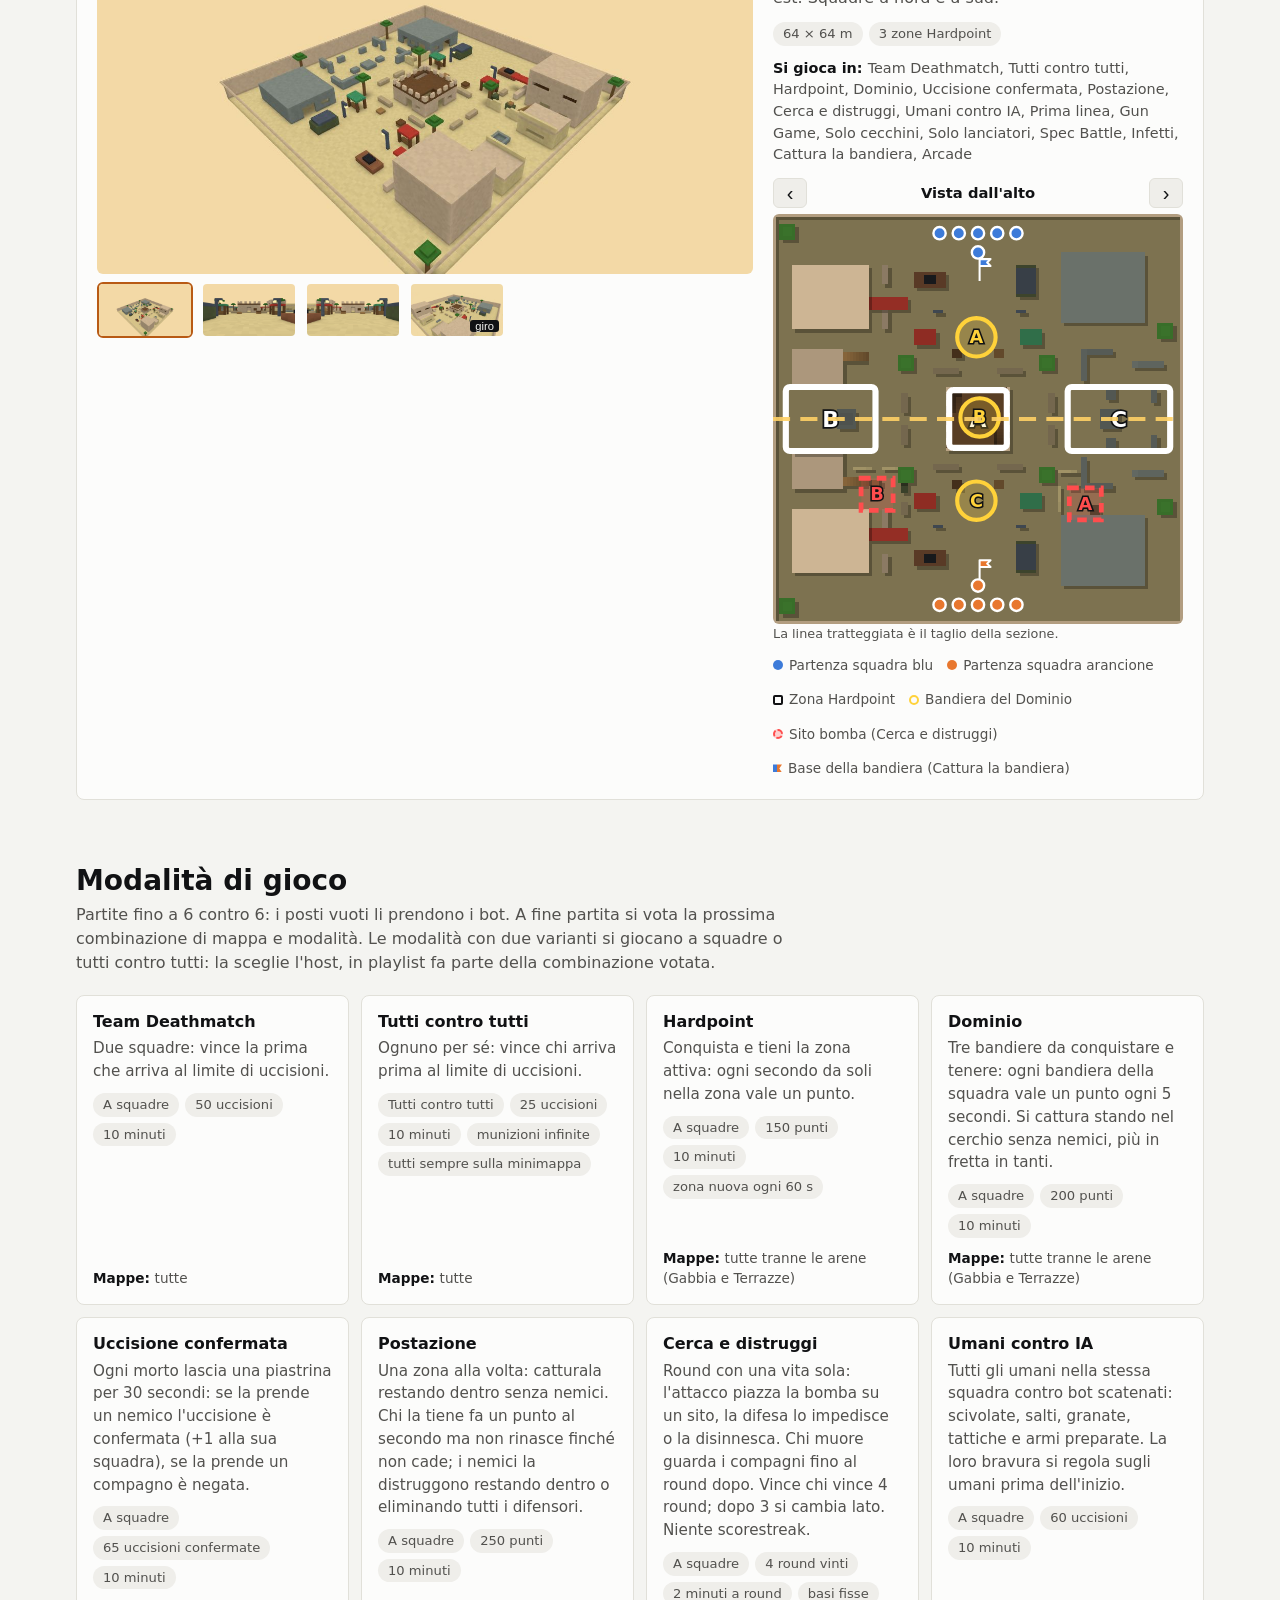
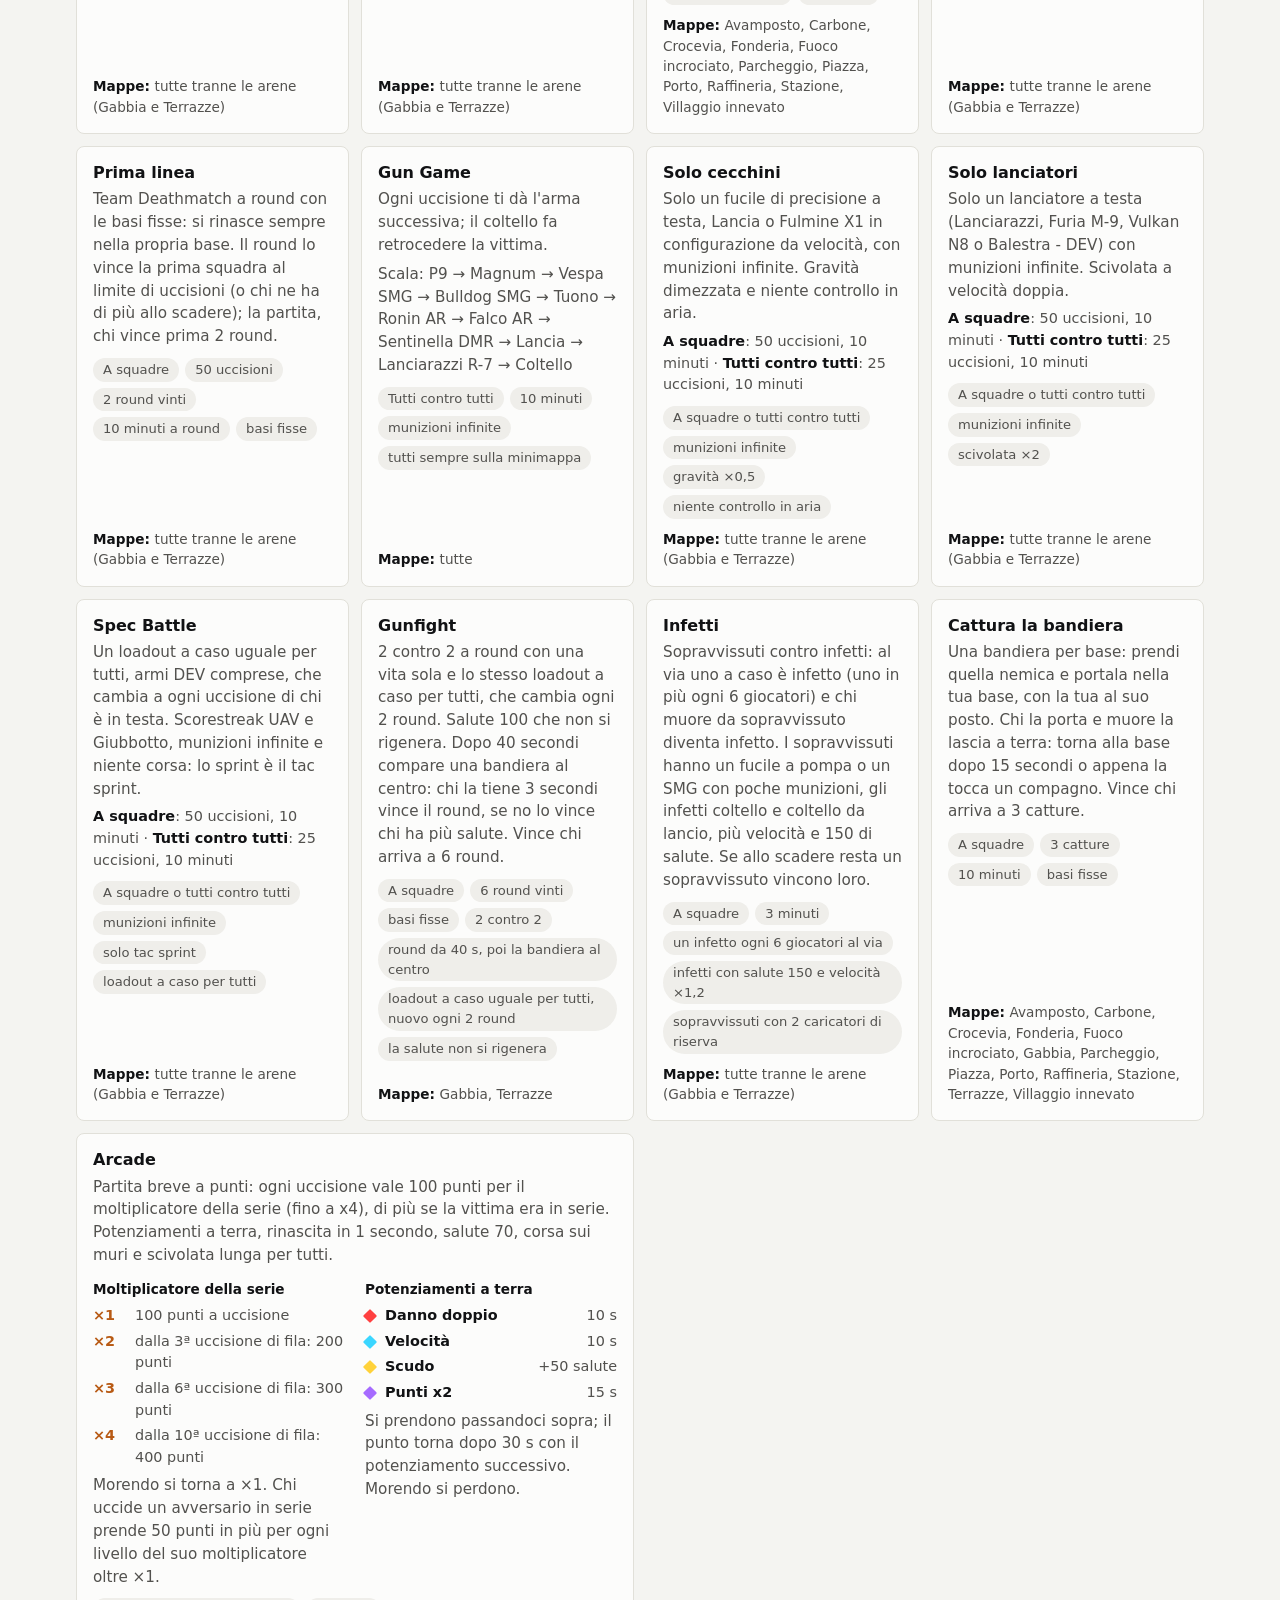
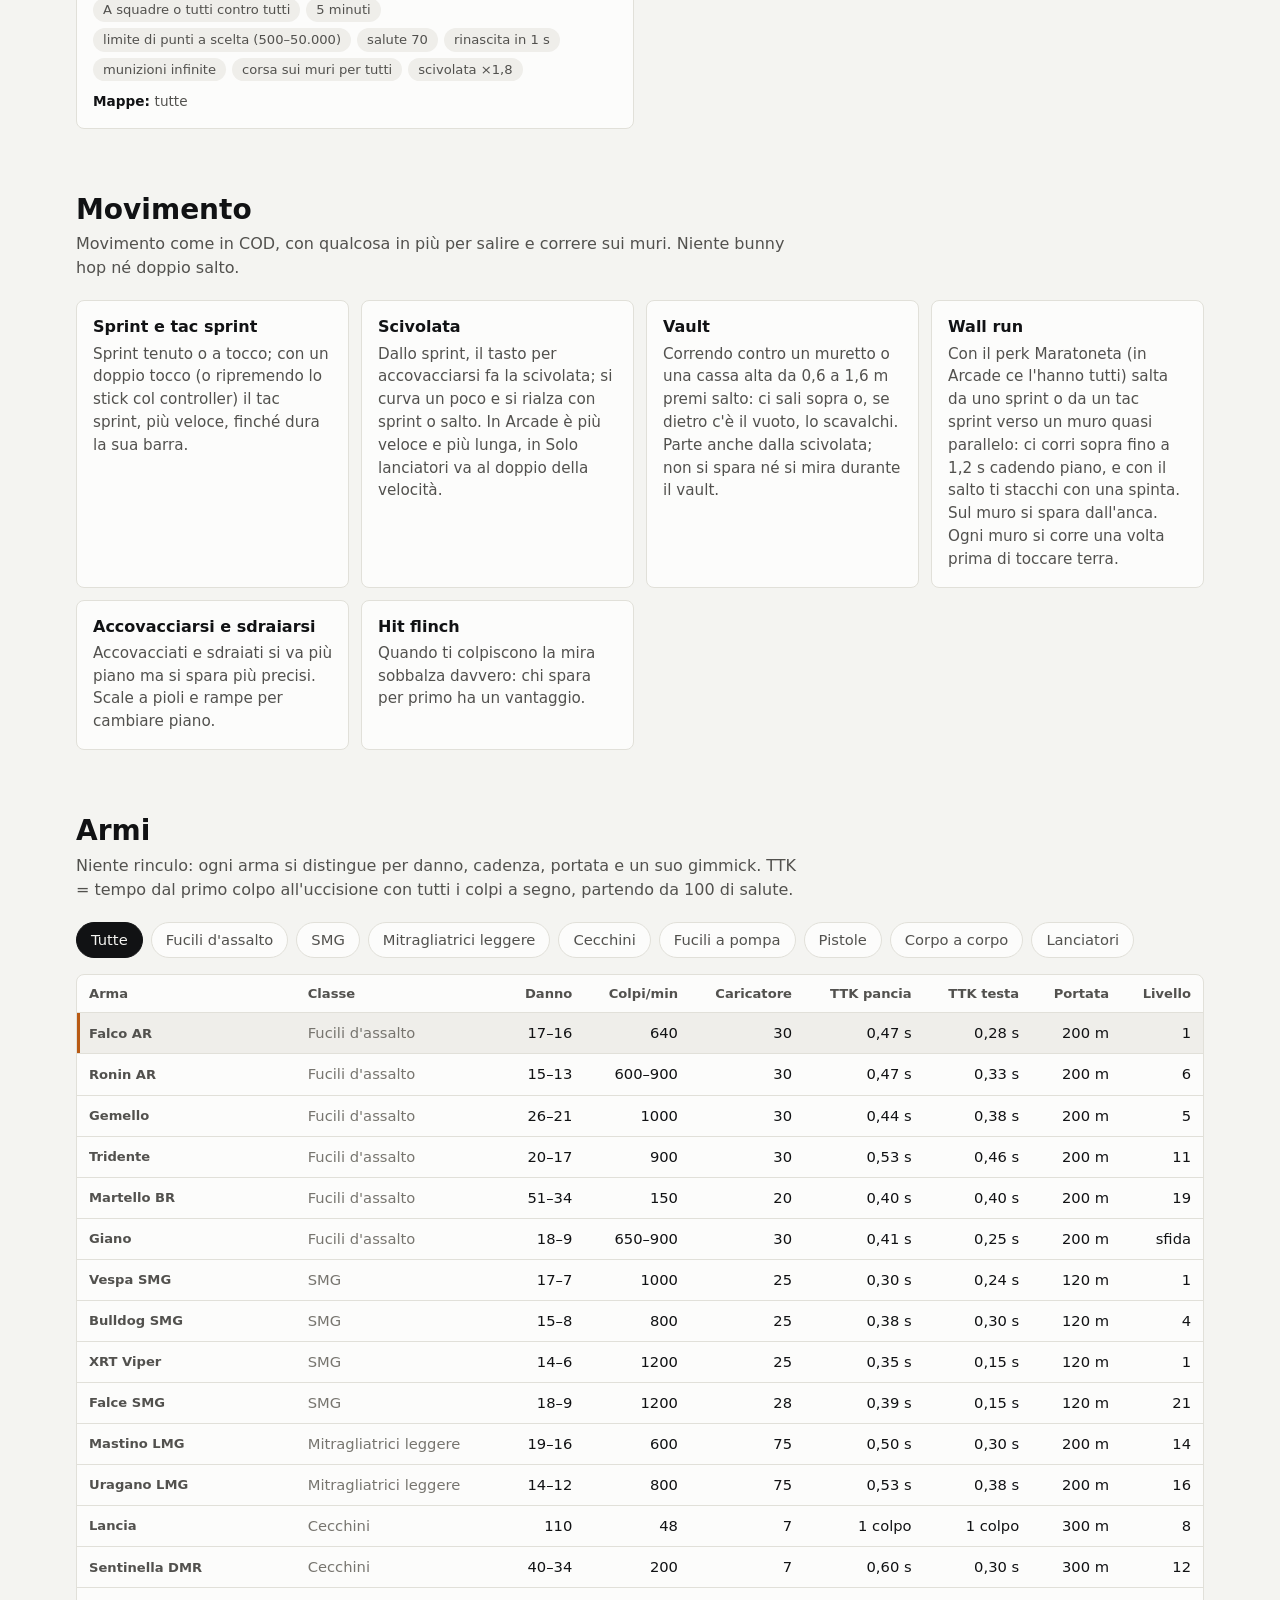
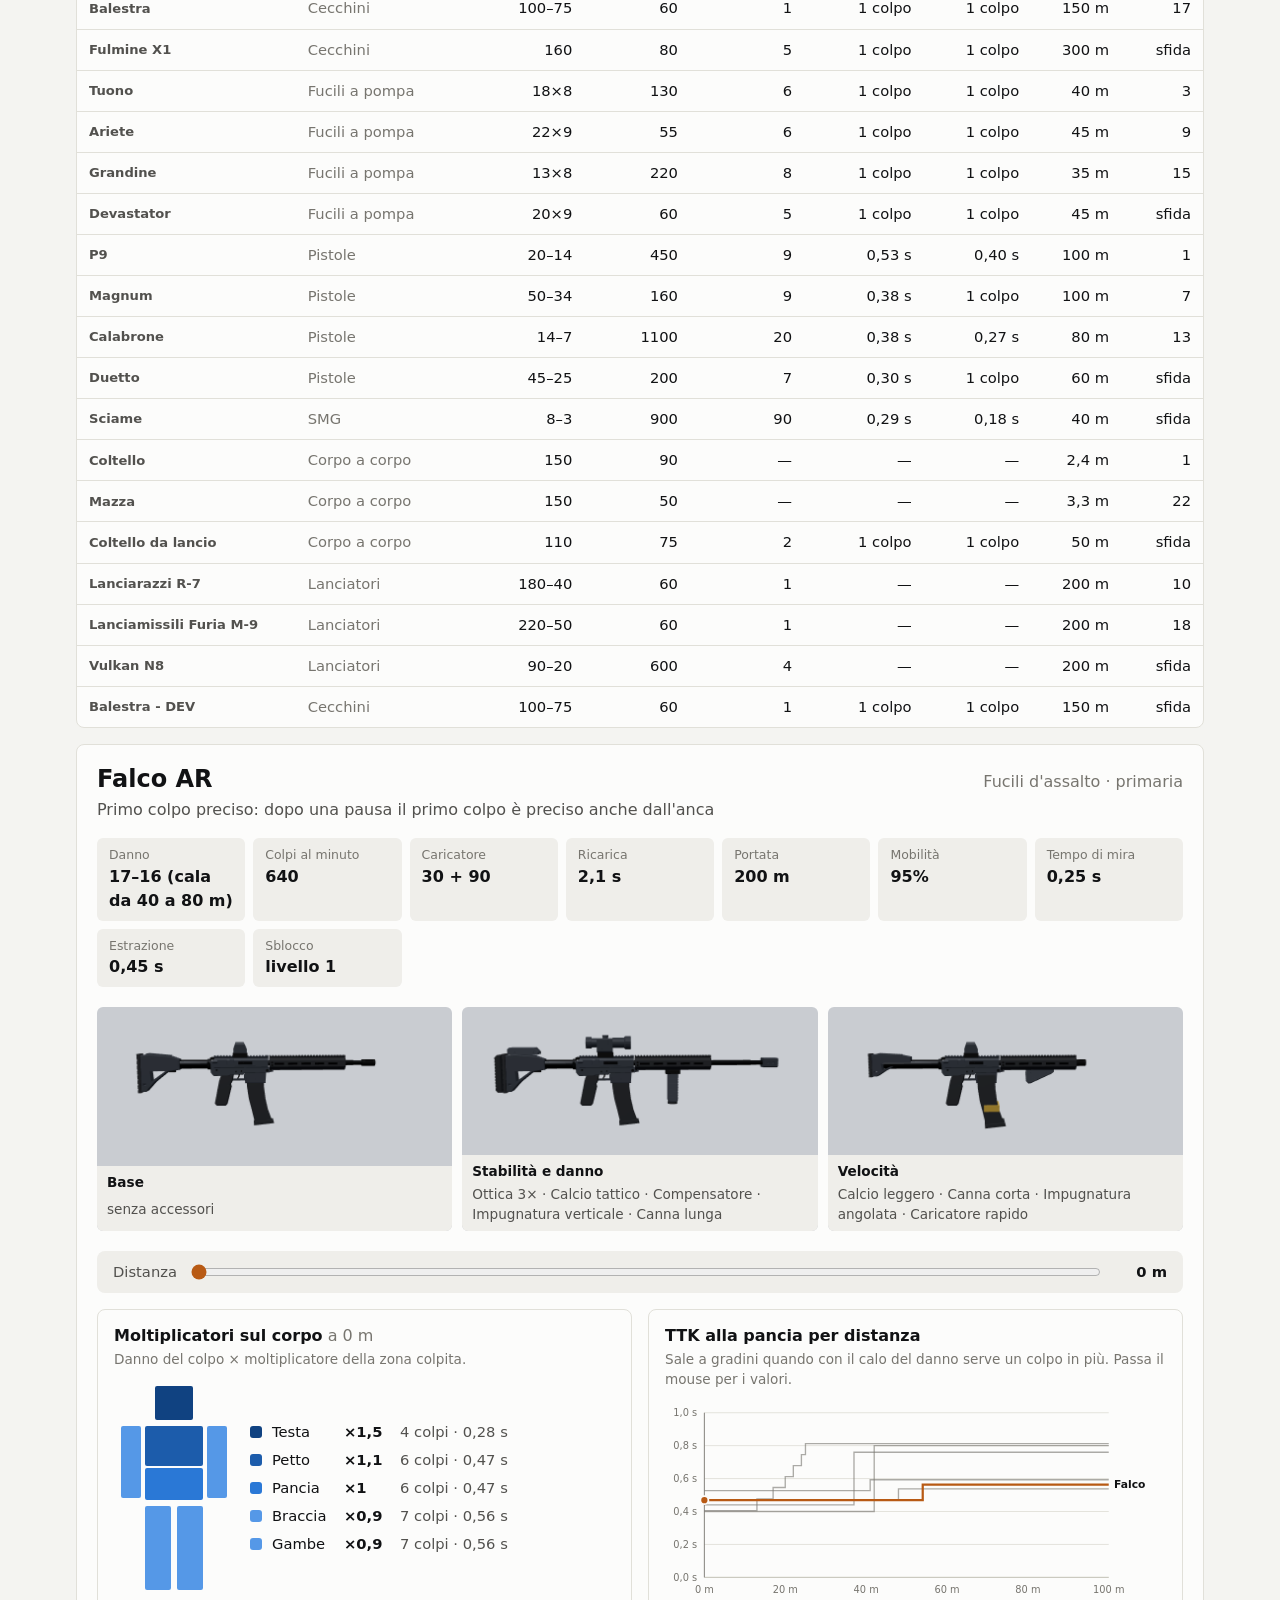
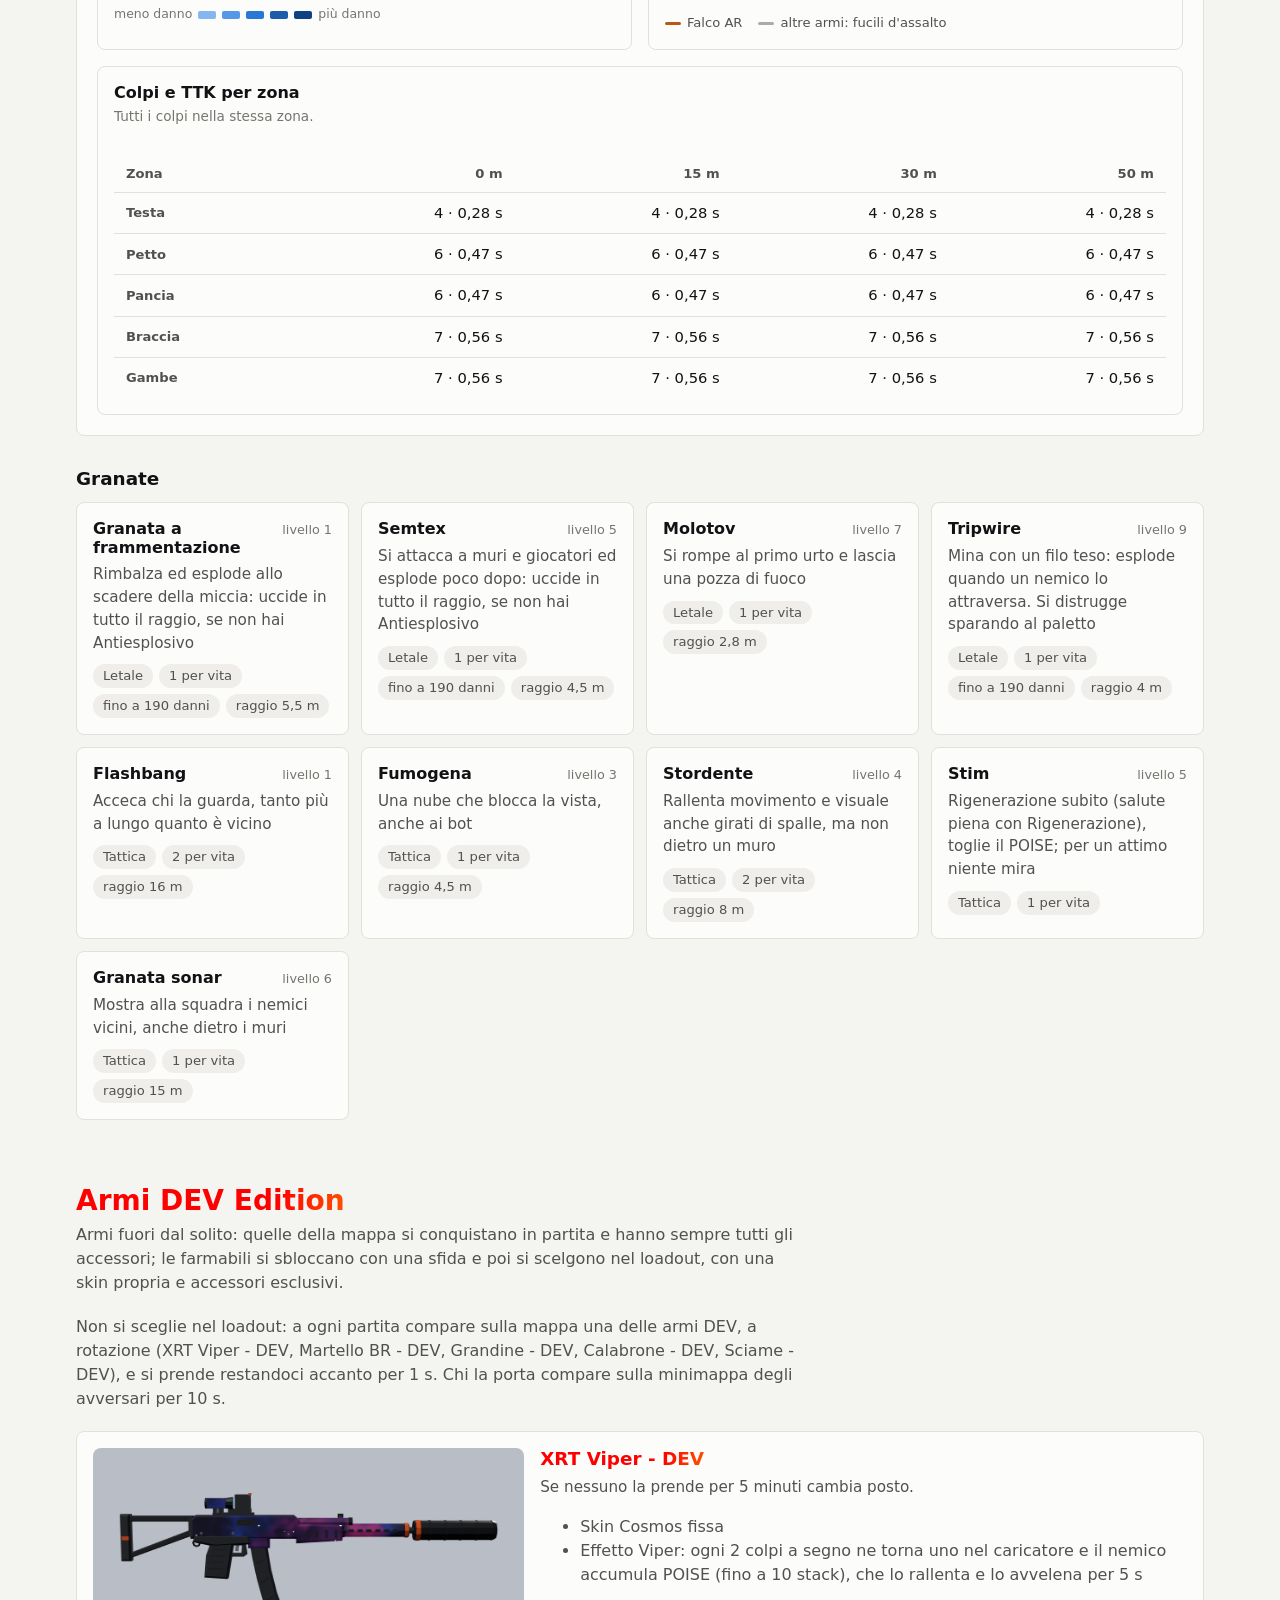
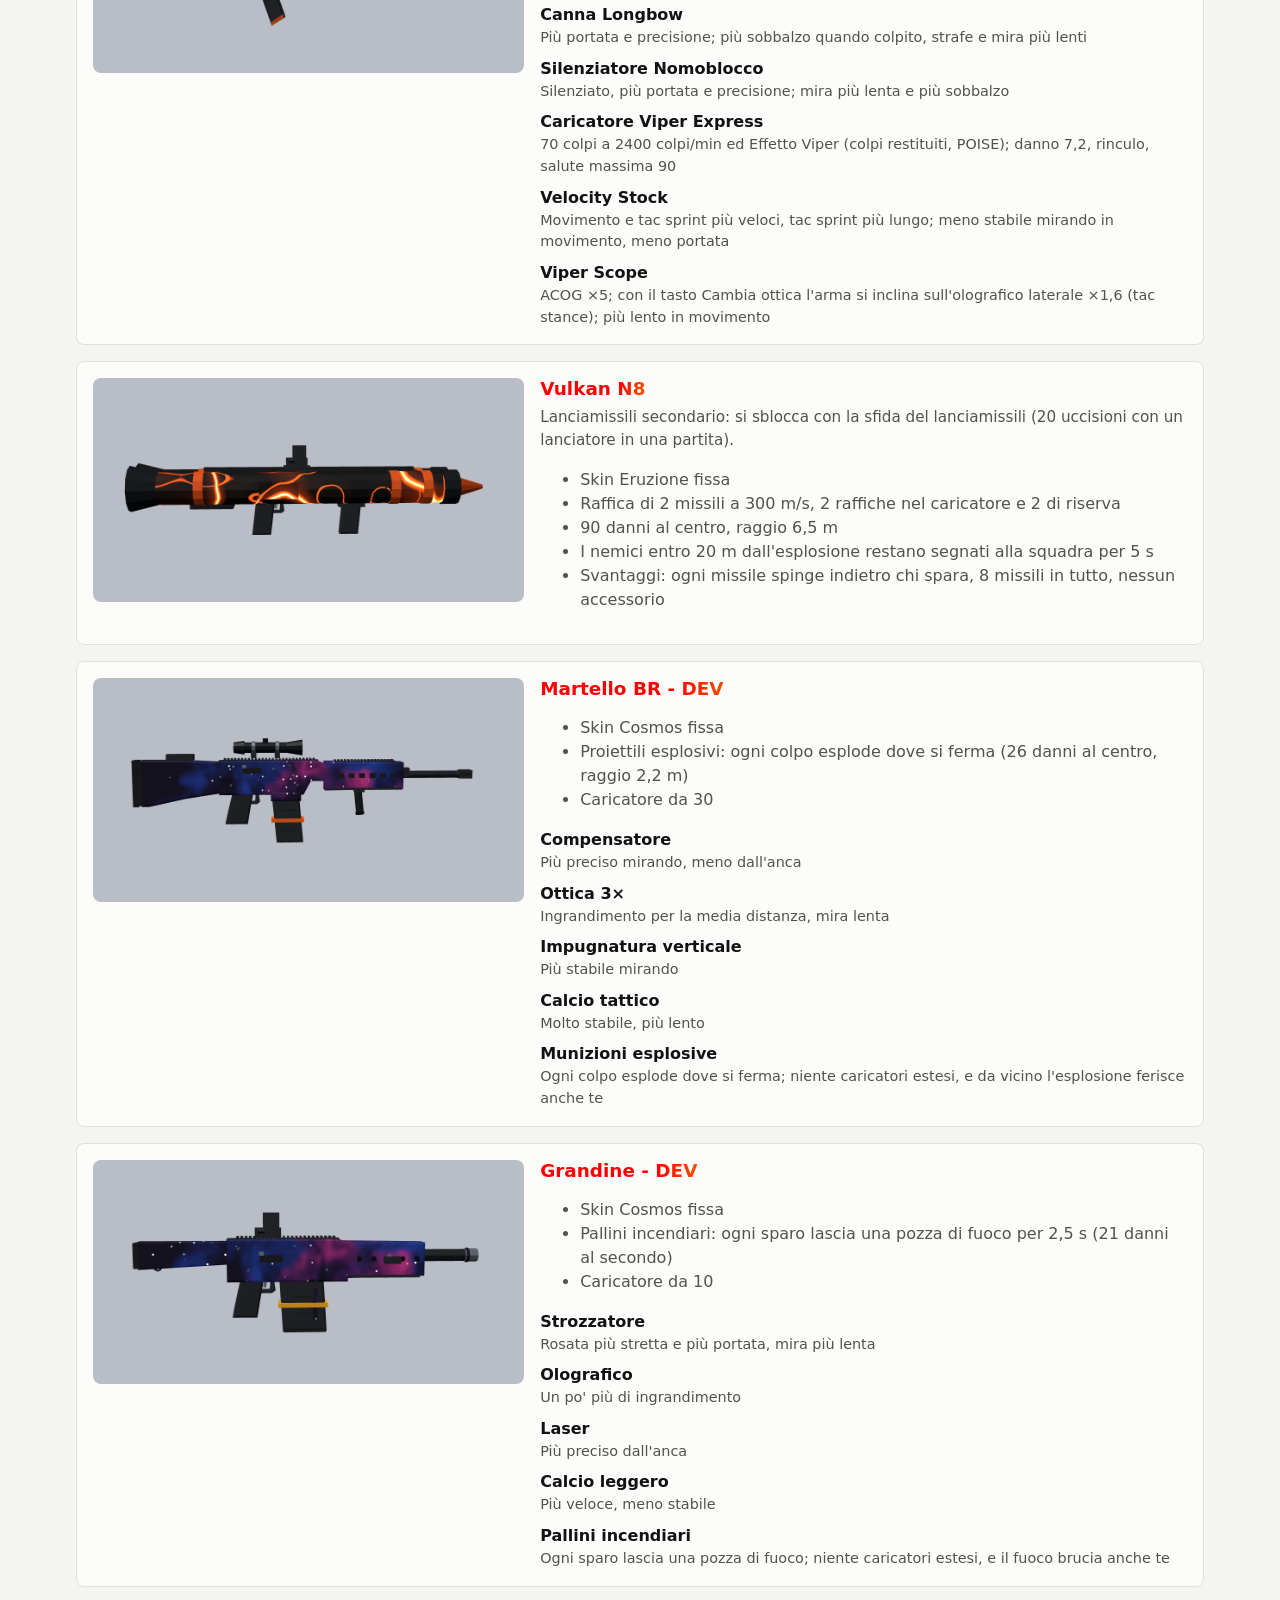
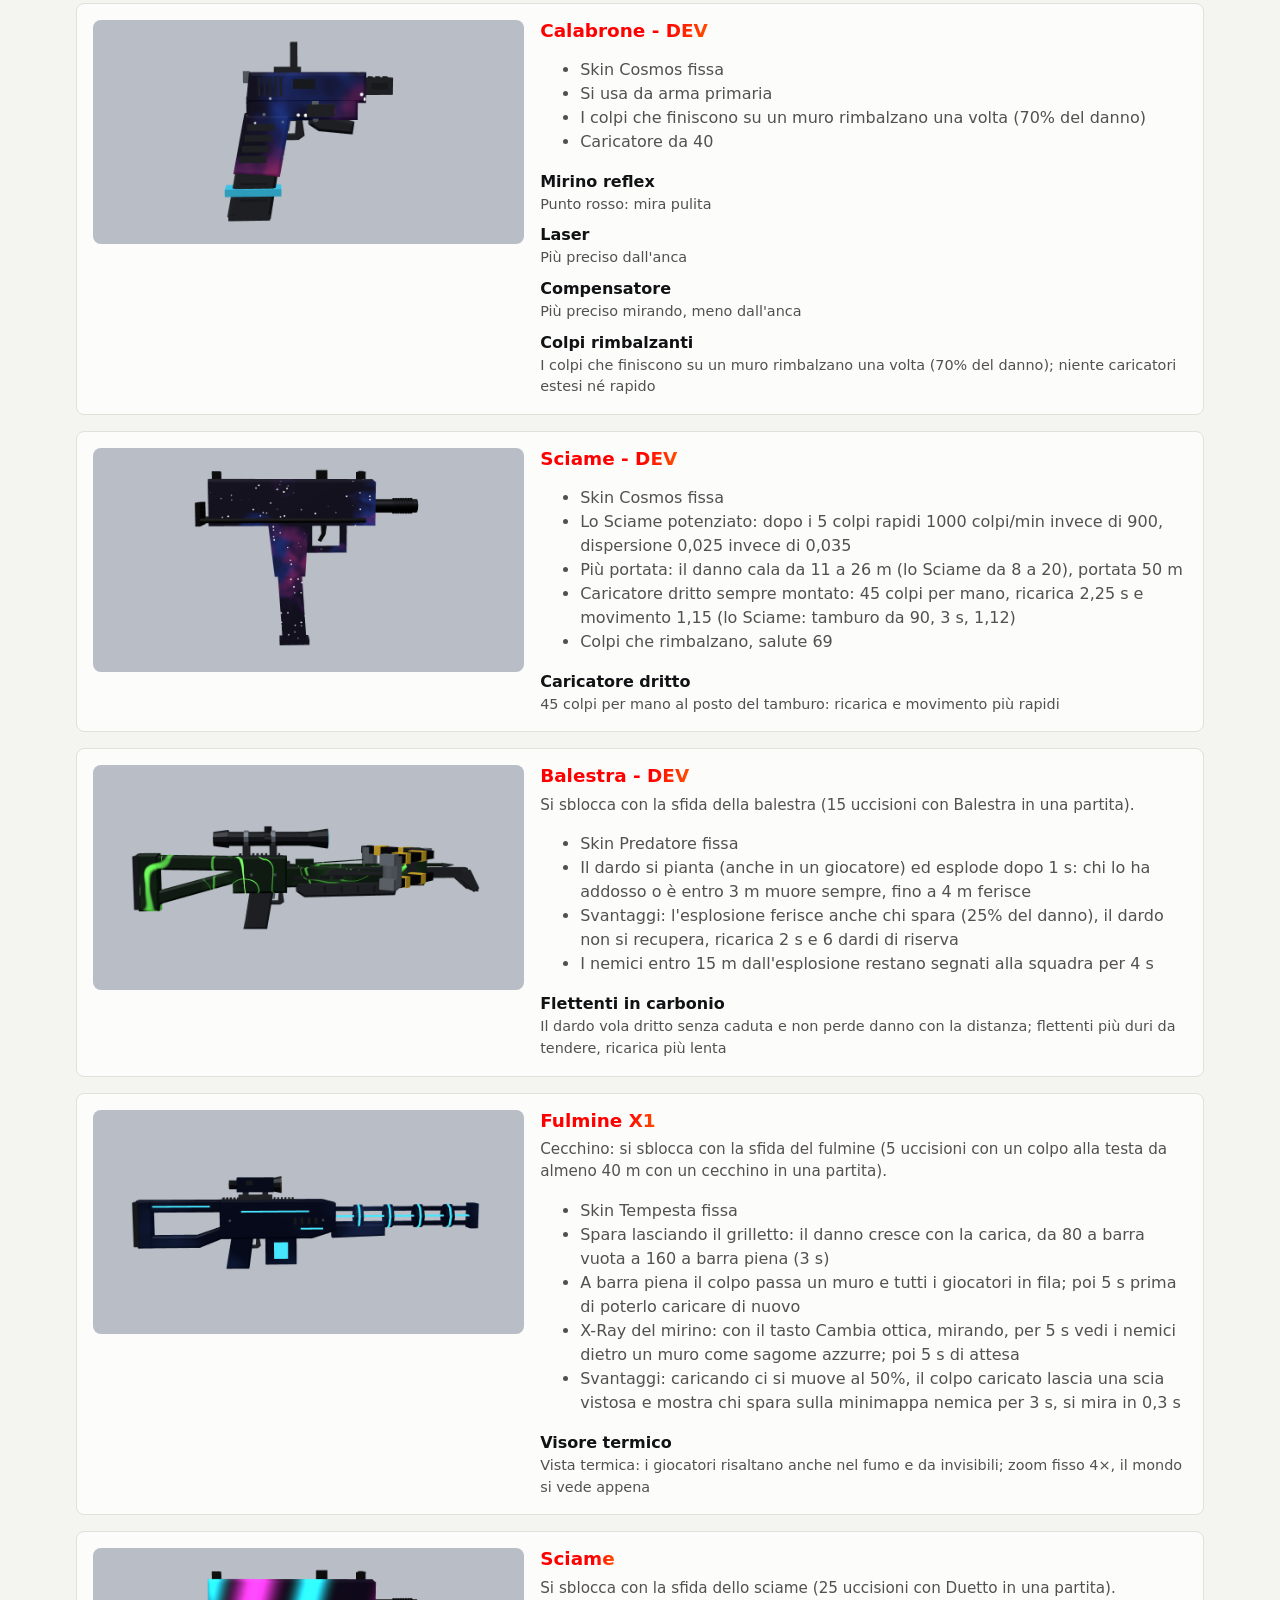
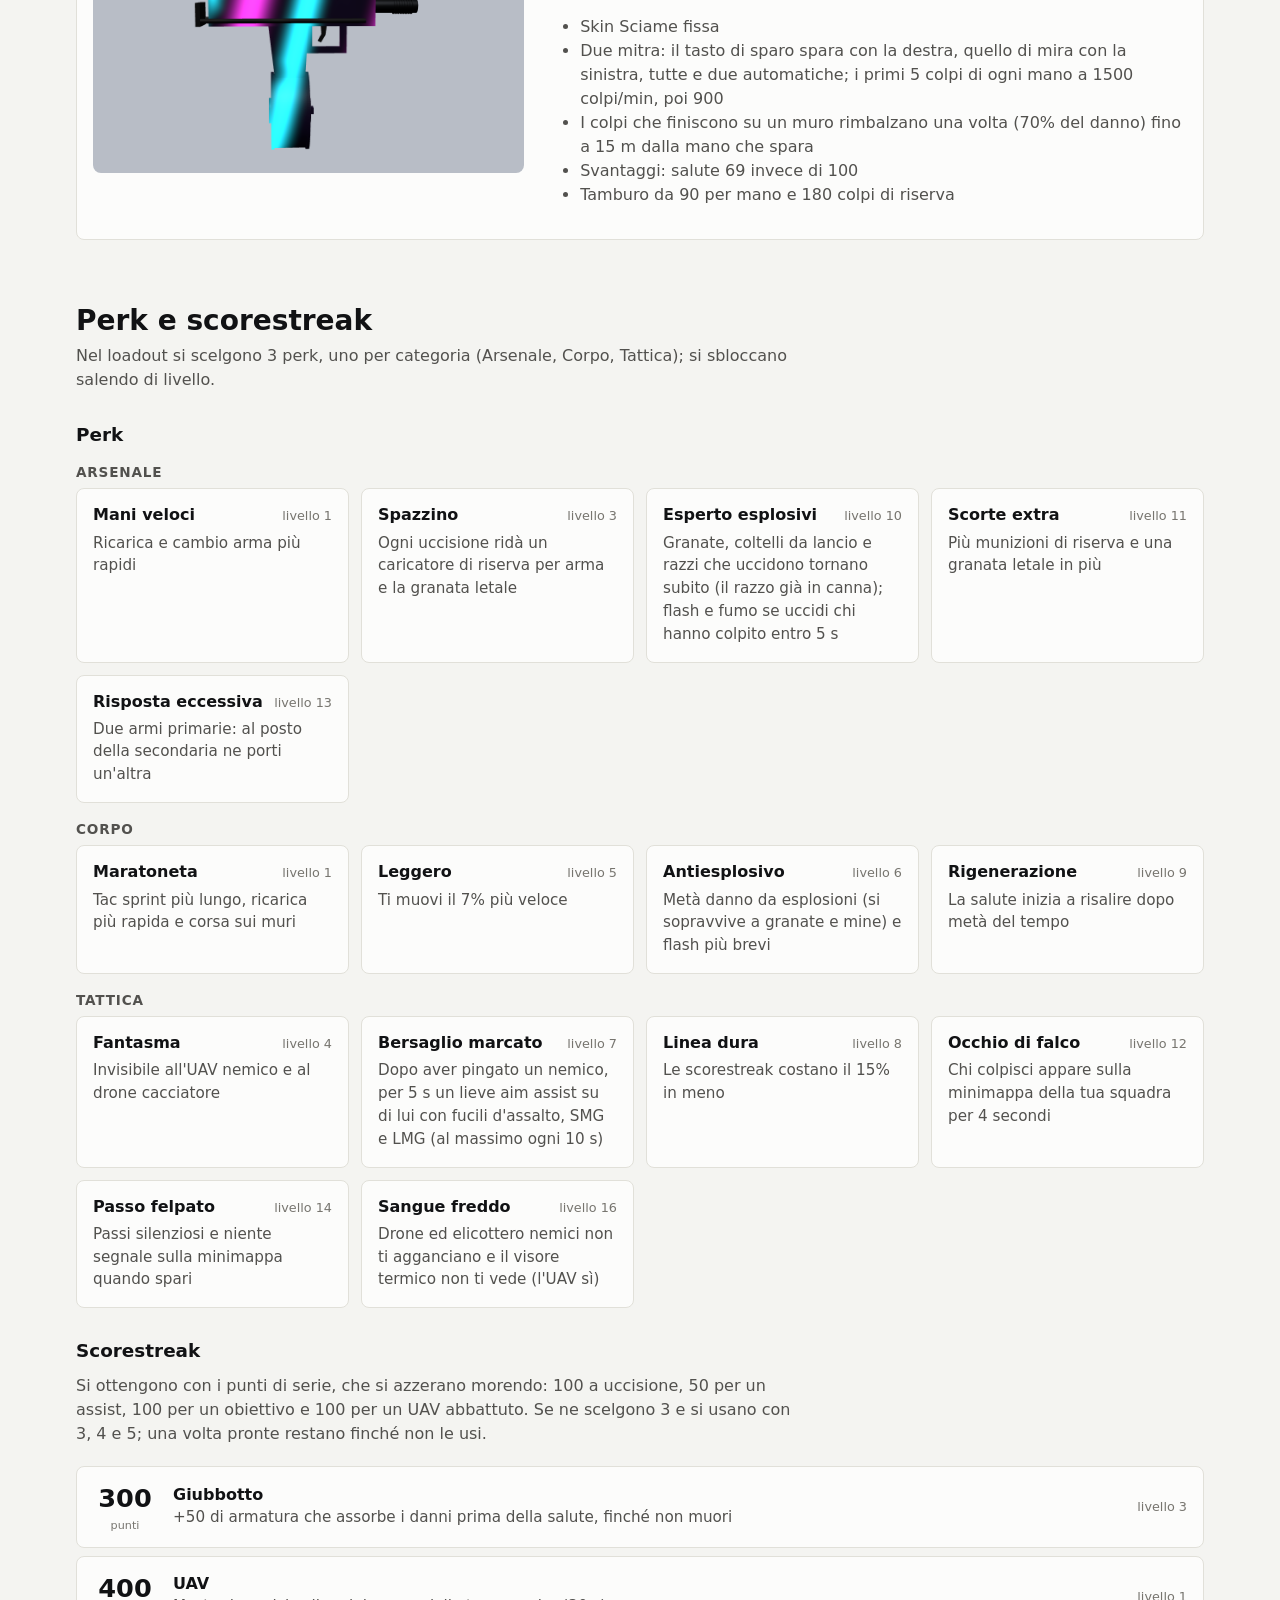
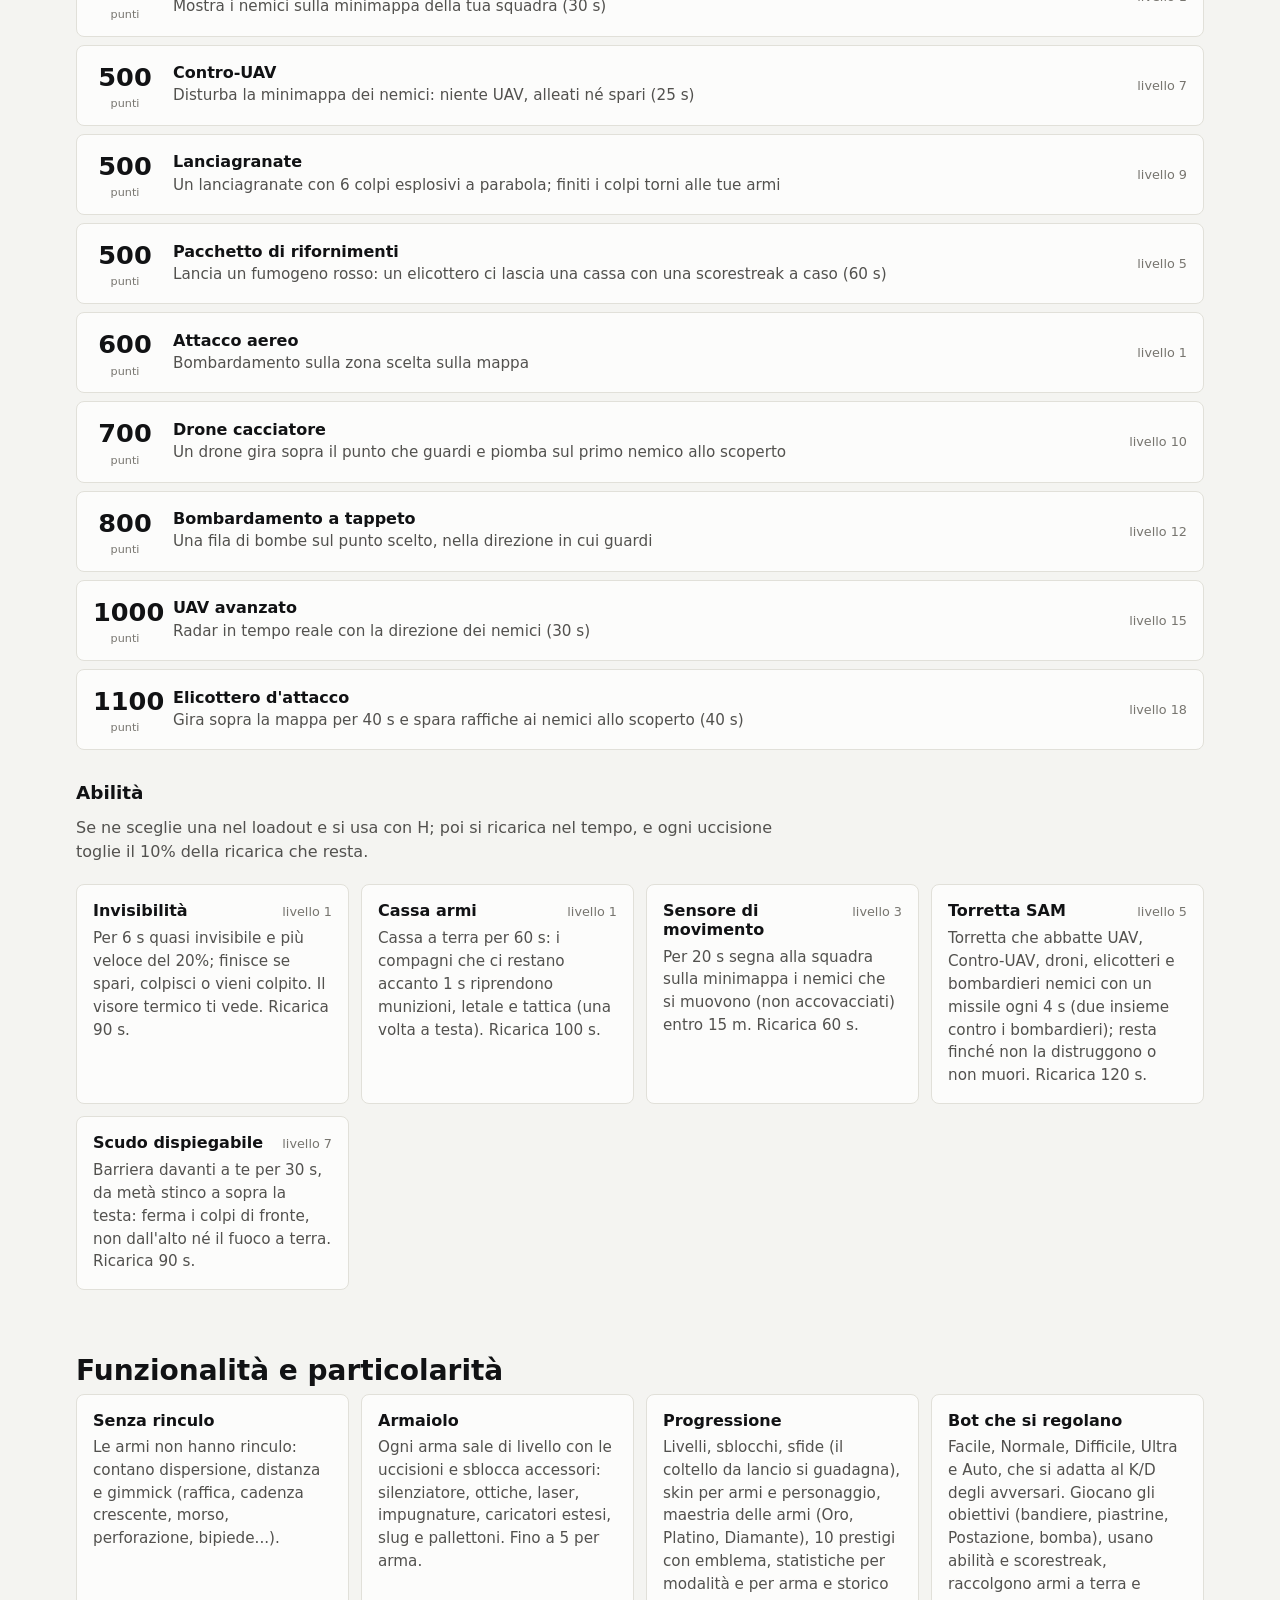
==== commit 6a157de7: "Sito aggiornato alla versione 1.21.0" ====
--- a/index.html
+++ b/index.html
@@ -6,7 +6,7 @@
   <title>BS-BlockStrike</title>
   <meta name="description" content="FPS multiplayer a blocchi per giocare tra amici con il launcher per Windows: mappe, modalità, movimento, armi con TTK, perk e scorestreak.">
   <link rel="icon" href="icona.svg" type="image/svg+xml">
-  <meta name="versione-dati" content="506f6dbf03">
+  <meta name="versione-dati" content="8f1bc74eb0">
   <link rel="stylesheet" href="stile.css?v=25d6c3c2ed">
   <script>
     // Tema scelto a mano (pulsante in alto): applicato prima del disegno per non lampeggiare
